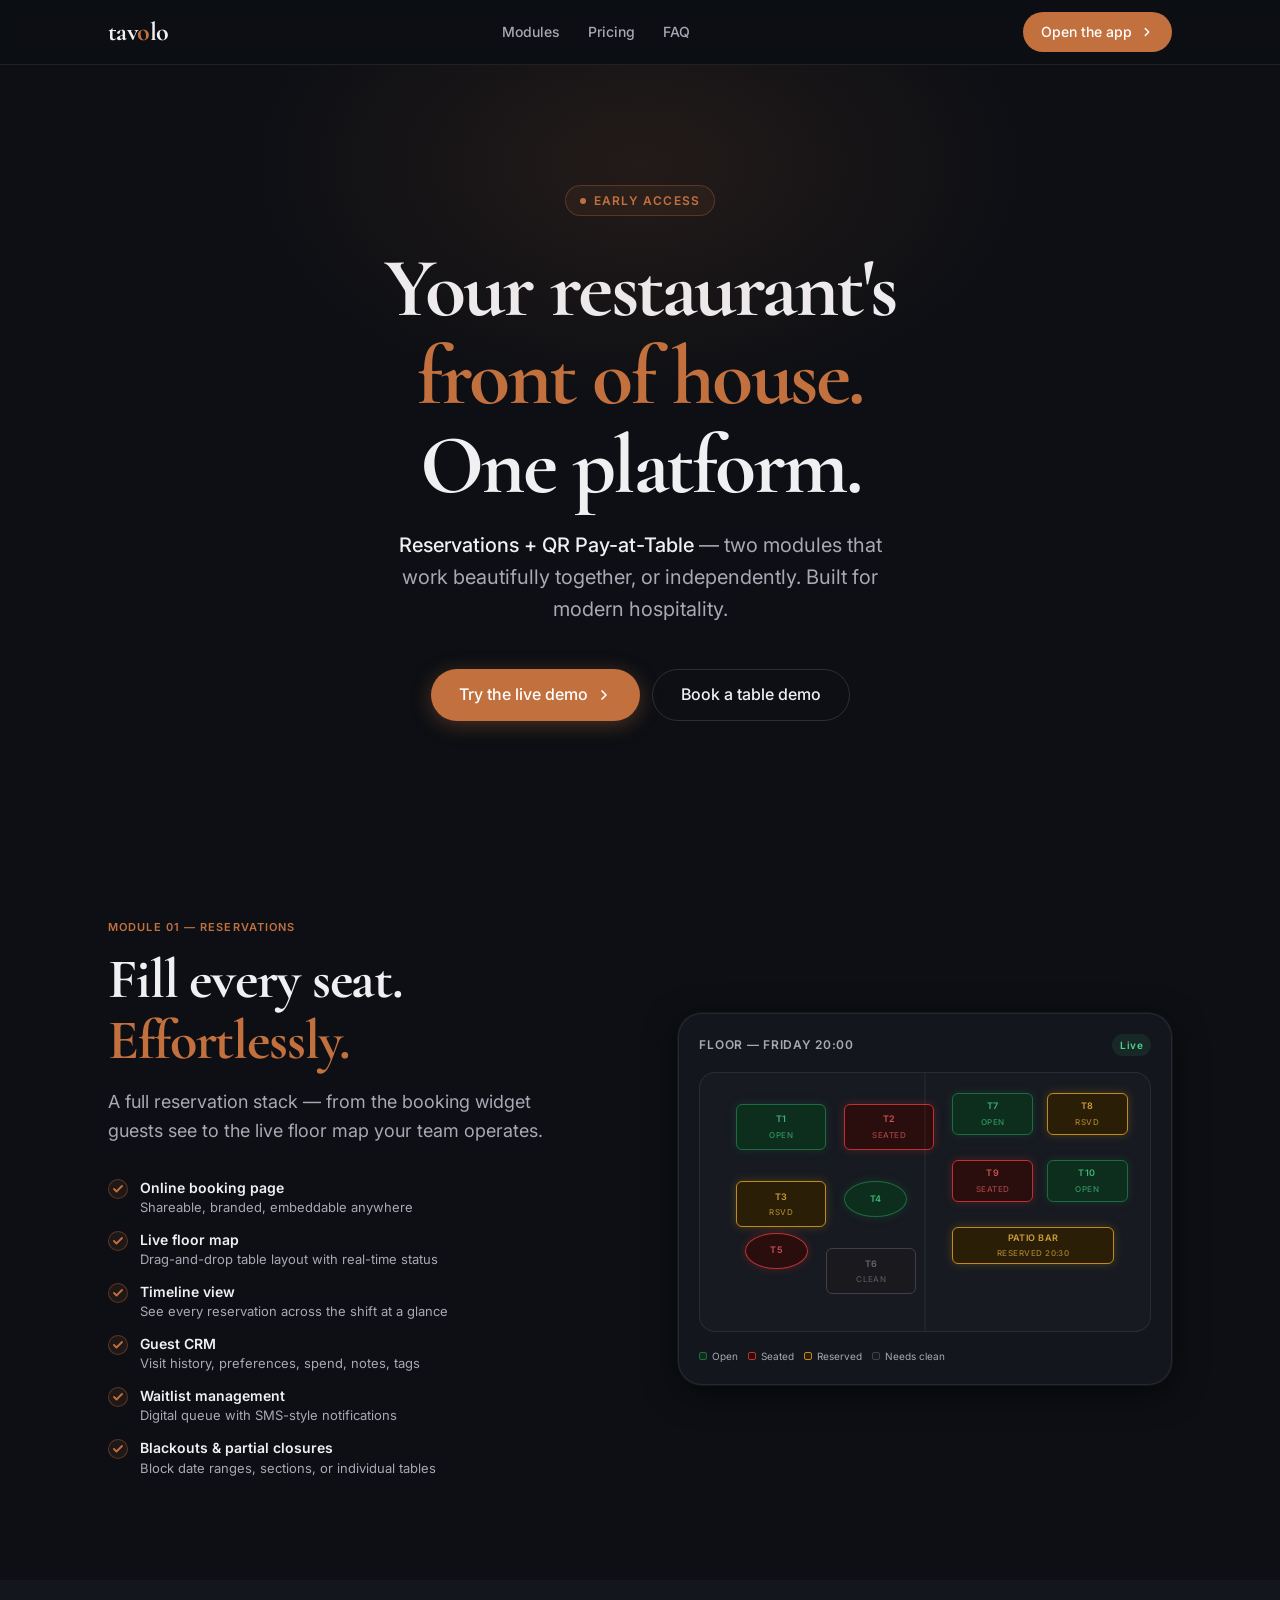
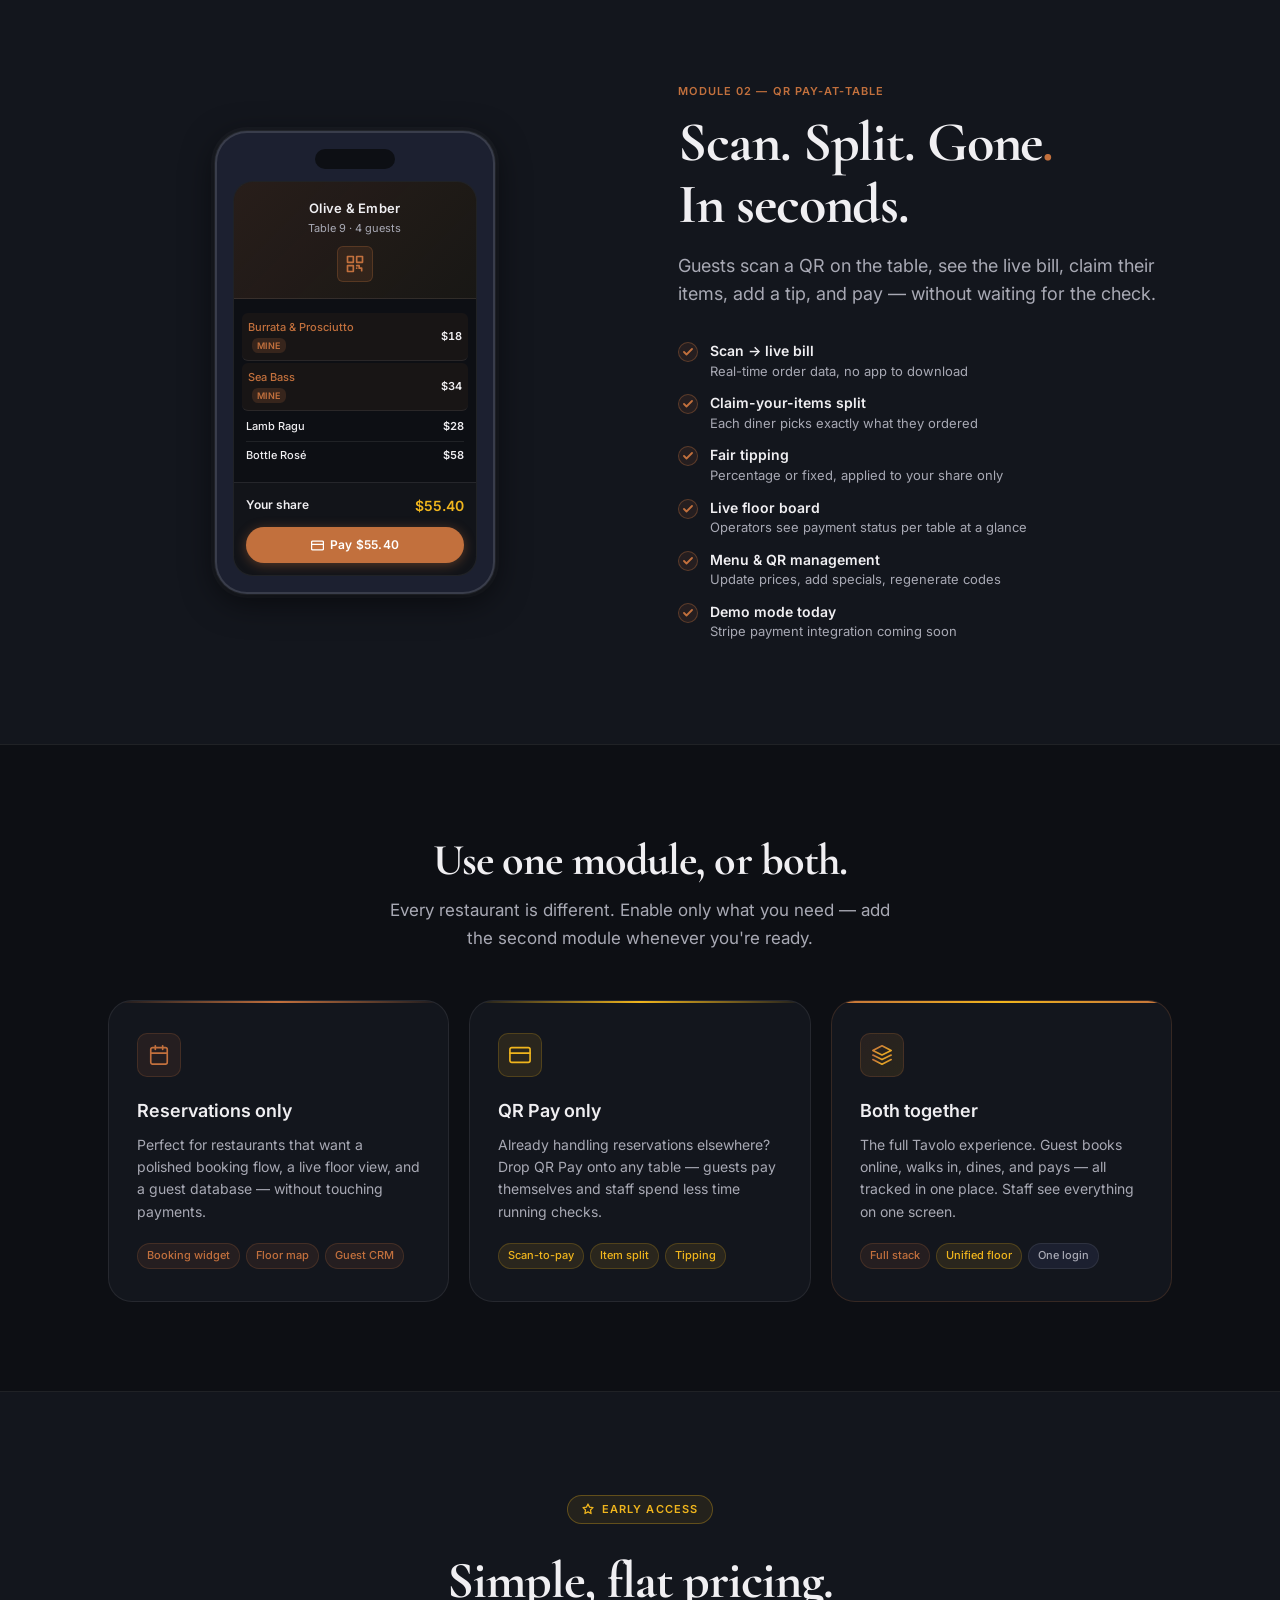
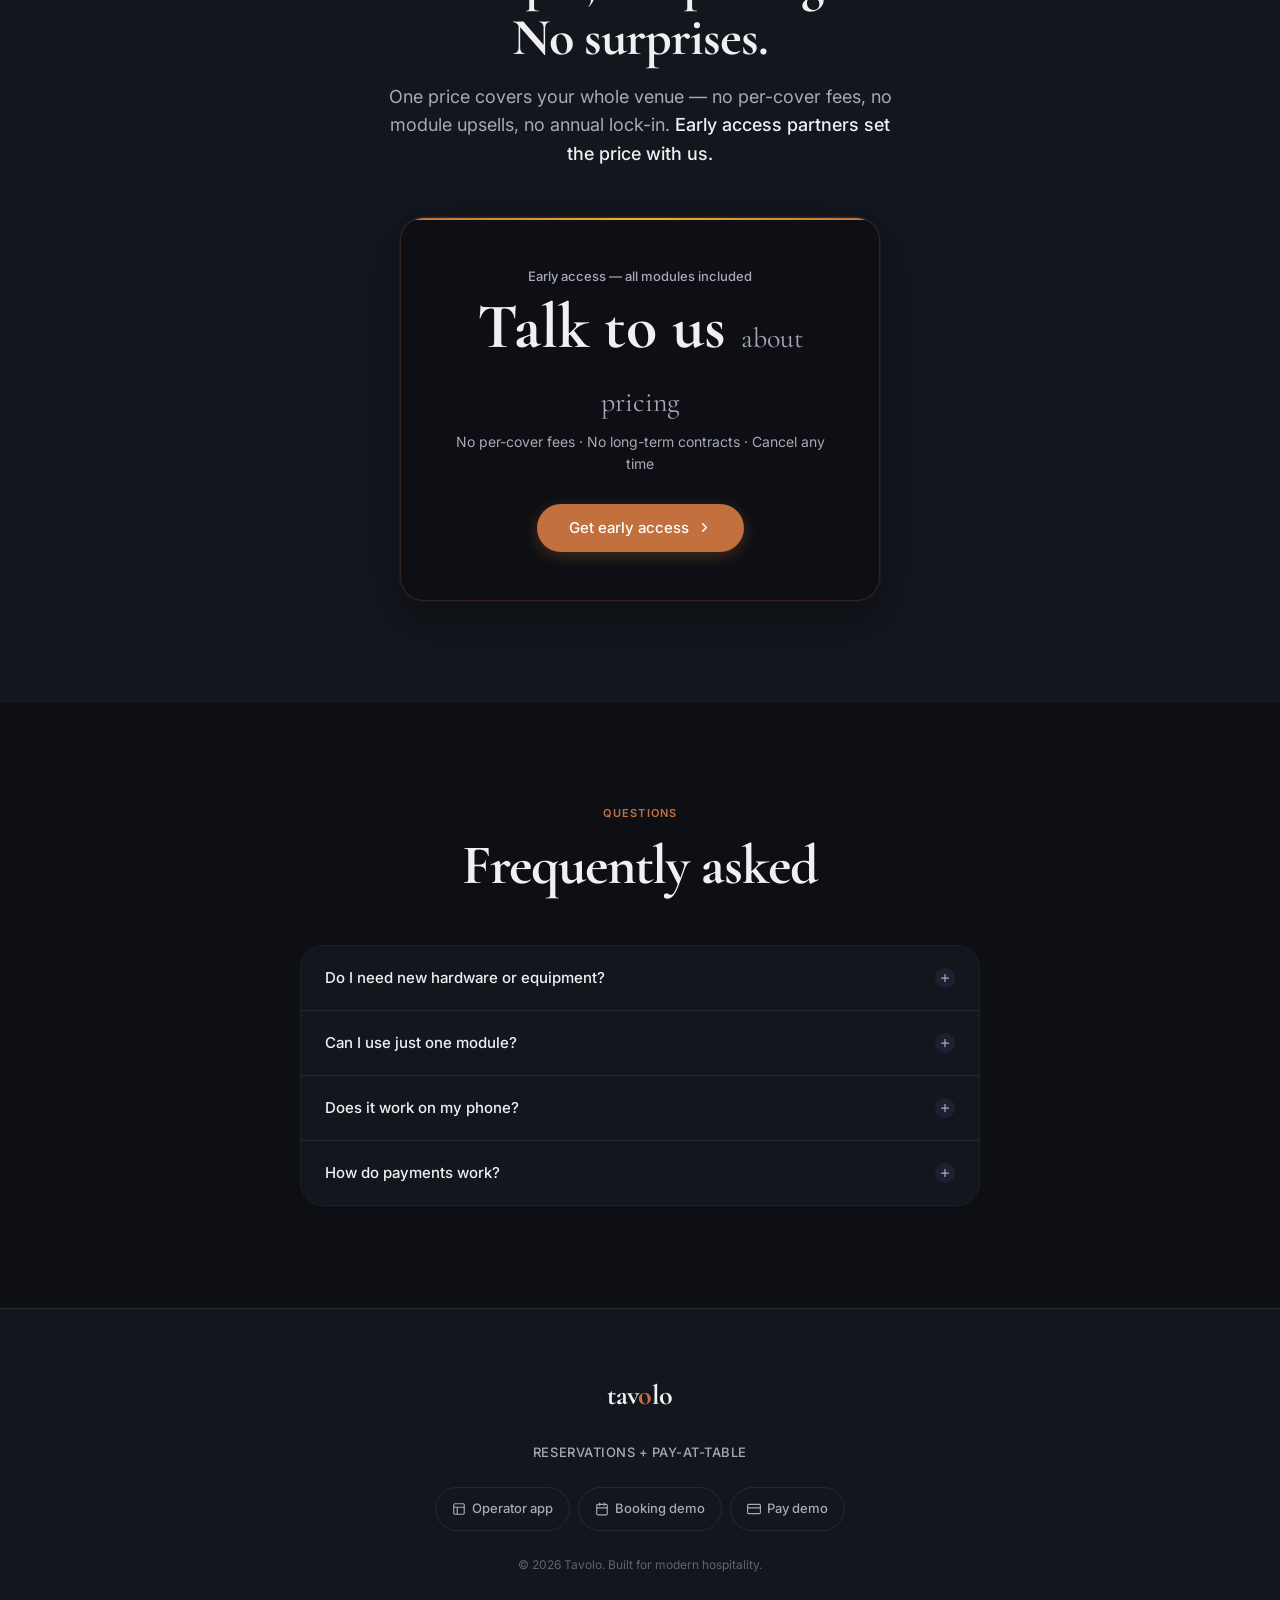
==== index.html @ 41063c39 "Tavolo: unified restaurant platform (reservations + QR pay-at-table)" ====
<!DOCTYPE html>
<html lang="en">
<head>
<meta charset="UTF-8">
<meta name="viewport" content="width=device-width, initial-scale=1">
<meta name="theme-color" content="#0d0f14">
<meta name="description" content="Tavolo — Reservations and QR Pay-at-Table for restaurants. One platform, two powerful modules. Book tables online, manage your floor, and let guests pay in seconds.">
<title>Tavolo — Reservations + Pay-at-Table</title>
<link rel="preconnect" href="https://fonts.googleapis.com">
<link rel="preconnect" href="https://fonts.gstatic.com" crossorigin>
<link href="https://fonts.googleapis.com/css2?family=Cormorant+Garamond:wght@600;700&family=Inter:wght@400;500;600&display=swap" rel="stylesheet">
<style>
/* ============================================================
   TAVOLO LANDING — Midnight & Copper
   Self-contained. No external dependencies beyond Google Fonts.
   ============================================================ */

/* ---- Reset ---- */
*,*::before,*::after{box-sizing:border-box;margin:0;padding:0}
html{-webkit-text-size-adjust:100%;text-size-adjust:100%;scroll-behavior:smooth}
body{
  font-family:'Inter','DM Sans',system-ui,-apple-system,sans-serif;
  background:#0d0f14;
  color:#f0eff2;
  font-size:16px;
  line-height:1.6;
  -webkit-font-smoothing:antialiased;
  text-rendering:optimizeLegibility;
  overflow-x:hidden;
}
img{max-width:100%;display:block}
a{color:#c2703d;text-decoration:none}
button{cursor:pointer;border:none;background:none;font:inherit;color:inherit}

/* ---- Tokens ---- */
:root{
  --copper:#c2703d;
  --copper-hover:#a85e30;
  --copper-glow:rgba(194,112,61,0.18);
  --copper-glow-strong:rgba(194,112,61,0.32);
  --gold:#f0b51d;
  --gold-dim:rgba(240,181,29,0.15);
  --bg:#0d0f14;
  --surface:#13161d;
  --surface-raised:#1c2030;
  --border:rgba(255,255,255,0.08);
  --border-mid:rgba(255,255,255,0.13);
  --text:#f0eff2;
  --muted:#a8a9b4;
  --faint:#60626e;
  --shadow-card:0 0 0 1px rgba(255,255,255,0.05),0 8px 32px rgba(0,0,0,0.55);
  --shadow-sm:0 1px 3px rgba(0,0,0,0.4);
  --radius-sm:6px;
  --radius-md:10px;
  --radius-lg:16px;
  --radius-xl:24px;
  --radius-full:9999px;
  --serif:'Cormorant Garamond',Georgia,serif;
  --sans:'Inter',system-ui,sans-serif;
  --max-w:1160px;
  --gutter:clamp(20px,5vw,48px);
}

/* ---- Layout helpers ---- */
.container{max-width:var(--max-w);margin:0 auto;padding:0 var(--gutter)}
.sr-only{position:absolute;width:1px;height:1px;padding:0;margin:-1px;overflow:hidden;clip:rect(0,0,0,0);white-space:nowrap;border:0}

/* ---- Focus ---- */
:focus-visible{outline:2px solid var(--gold);outline-offset:3px;border-radius:var(--radius-sm)}

/* ---- Skip link ---- */
.skip-link{
  position:absolute;top:-100%;left:16px;
  background:var(--gold);color:#1a1208;
  padding:8px 16px;border-radius:0 0 var(--radius-md) var(--radius-md);
  font-weight:600;font-size:14px;z-index:9999;
  transition:top 0.15s;
}
.skip-link:focus{top:0}

/* =====================================================
   HEADER
   ===================================================== */
.site-header{
  position:sticky;top:0;z-index:100;
  background:rgba(13,15,20,0.92);
  backdrop-filter:blur(12px);
  -webkit-backdrop-filter:blur(12px);
  border-bottom:1px solid var(--border);
}
.header-inner{
  display:flex;align-items:center;justify-content:space-between;
  height:64px;gap:16px;
}
.wordmark{
  font-family:var(--serif);
  font-size:26px;font-weight:700;
  letter-spacing:-0.02em;
  color:var(--text);
  text-decoration:none;
  line-height:1;
  flex-shrink:0;
}
.wordmark span{color:var(--copper)}

/* Desktop nav */
.site-nav{display:flex;align-items:center;gap:4px}
.site-nav a{
  font-size:14px;font-weight:500;color:var(--muted);
  padding:8px 12px;border-radius:var(--radius-sm);
  text-decoration:none;transition:color 0.15s,background 0.15s;
  white-space:nowrap;
}
.site-nav a:hover{color:var(--text);background:rgba(255,255,255,0.06)}

/* Header CTA */
.btn-header{
  display:inline-flex;align-items:center;gap:6px;
  min-height:40px;padding:0 18px;
  border-radius:var(--radius-full);
  background:var(--copper);color:#fff;
  font-size:14px;font-weight:500;
  text-decoration:none;white-space:nowrap;flex-shrink:0;
  transition:background 0.15s,transform 0.08s;
}
.btn-header:hover{background:var(--copper-hover)}
.btn-header:active{transform:scale(0.97)}

/* Mobile: hide nav, keep logo + CTA */
@media(max-width:639px){
  .site-nav{display:none}
}

/* =====================================================
   HERO
   ===================================================== */
.hero{
  padding:clamp(72px,10vw,120px) 0 clamp(64px,8vw,96px);
  text-align:center;
  position:relative;
  overflow:hidden;
}
/* Subtle radial glow behind headline */
.hero::before{
  content:'';
  position:absolute;
  top:-20%;left:50%;transform:translateX(-50%);
  width:min(800px,120vw);height:500px;
  background:radial-gradient(ellipse at center,rgba(194,112,61,0.12) 0%,transparent 70%);
  pointer-events:none;
}
.hero-eyebrow{
  display:inline-flex;align-items:center;gap:8px;
  font-size:12px;font-weight:600;letter-spacing:0.1em;text-transform:uppercase;
  color:var(--copper);
  padding:5px 14px;border-radius:var(--radius-full);
  border:1px solid rgba(194,112,61,0.3);
  background:rgba(194,112,61,0.08);
  margin-bottom:28px;
}
.hero-eyebrow::before{
  content:'';display:block;width:6px;height:6px;
  border-radius:50%;background:var(--copper);
  animation:pulse-dot 2s ease-in-out infinite;
}
@keyframes pulse-dot{
  0%,100%{opacity:1;transform:scale(1)}
  50%{opacity:0.5;transform:scale(0.7)}
}
.hero-headline{
  font-family:var(--serif);
  font-size:clamp(38px,7vw,84px);
  font-weight:700;
  line-height:1.05;
  letter-spacing:-0.03em;
  color:var(--text);
  max-width:min(800px,calc(100vw - 2*var(--gutter)));
  margin:0 auto 20px;
}
.hero-headline em{
  font-style:normal;
  color:var(--copper);
}
.hero-subline{
  font-size:clamp(15px,2.5vw,20px);
  color:var(--muted);
  max-width:min(520px,calc(100vw - 2*var(--gutter)));
  margin:0 auto 44px;
  line-height:1.6;
  padding:0 4px;
  word-break:break-word;
  overflow-wrap:break-word;
}
.hero-subline strong{color:var(--text);font-weight:500}
.hero-actions{
  display:flex;flex-wrap:wrap;gap:12px;
  justify-content:center;align-items:center;
}
.hero-actions .btn-primary,
.hero-actions .btn-secondary{
  flex-shrink:0;
}

/* ---- Primary CTA ---- */
.btn-primary{
  display:inline-flex;align-items:center;gap:8px;
  min-height:52px;min-width:44px;padding:0 28px;
  border-radius:var(--radius-full);
  background:var(--copper);color:#fff;
  font-size:16px;font-weight:500;
  text-decoration:none;
  transition:background 0.15s,transform 0.08s,box-shadow 0.15s;
  box-shadow:0 4px 20px rgba(194,112,61,0.35);
}
.btn-primary:hover{background:var(--copper-hover);box-shadow:0 4px 28px rgba(194,112,61,0.45)}
.btn-primary:active{transform:scale(0.97)}

/* ---- Secondary CTA ---- */
.btn-secondary{
  display:inline-flex;align-items:center;gap:8px;
  min-height:52px;min-width:44px;padding:0 28px;
  border-radius:var(--radius-full);
  background:transparent;
  color:var(--text);
  border:1px solid var(--border-mid);
  font-size:16px;font-weight:500;
  text-decoration:none;
  transition:background 0.15s,border-color 0.15s,transform 0.08s;
}
.btn-secondary:hover{background:rgba(255,255,255,0.06);border-color:rgba(255,255,255,0.2)}
.btn-secondary:active{transform:scale(0.97)}

/* ---- Chevron icon inline ---- */
.icon-chevron{display:inline-block;vertical-align:middle;margin-left:2px}

/* Mobile: tighter button padding so both fit side-by-side */
@media(max-width:479px){
  .btn-primary,.btn-secondary{padding:0 20px;font-size:15px}
}

/* =====================================================
   SECTION SHARED
   ===================================================== */
.section{padding:clamp(72px,8vw,112px) 0}
.section-label{
  font-size:11px;font-weight:600;letter-spacing:0.1em;text-transform:uppercase;
  color:var(--copper);margin-bottom:12px;
}
.section-headline{
  font-family:var(--serif);
  font-size:clamp(30px,5vw,56px);
  font-weight:700;line-height:1.1;letter-spacing:-0.02em;
  color:var(--text);
  margin-bottom:16px;
}
.section-headline em{font-style:normal;color:var(--copper)}
.section-sub{
  font-size:clamp(15px,2vw,18px);color:var(--muted);line-height:1.6;
  max-width:480px;
}

/* Two-column layout for module sections */
.module-grid{
  display:grid;
  grid-template-columns:1fr 1fr;
  gap:clamp(40px,6vw,80px);
  align-items:center;
}
.module-grid.reverse .module-text{order:2}
.module-grid.reverse .module-visual{order:1}
@media(max-width:767px){
  .module-grid{grid-template-columns:1fr}
  .module-grid .module-text,
  .module-grid .module-visual,
  .module-grid.reverse .module-text,
  .module-grid.reverse .module-visual{order:unset}
  /* Visual above text on mobile for the reverse module */
  .module-grid.reverse .module-visual{order:-1}
}

/* Feature bullet list */
.feature-list{
  list-style:none;
  display:flex;flex-direction:column;
  gap:12px;
  margin-top:32px;
}
.feature-list li{
  display:flex;align-items:flex-start;gap:12px;
  min-width:0;
}
.feature-list li::before{
  content:'';
  display:block;flex-shrink:0;
  width:20px;height:20px;margin-top:1px;
  border-radius:50%;
  background:rgba(194,112,61,0.1);
  border:1px solid rgba(194,112,61,0.35);
  background-image:url("data:image/svg+xml,%3Csvg width='10' height='8' viewBox='0 0 10 8' fill='none' xmlns='http://www.w3.org/2000/svg'%3E%3Cpath d='M1 4l2.5 2.5L9 1' stroke='%23c2703d' stroke-width='1.8' stroke-linecap='round' stroke-linejoin='round'/%3E%3C/svg%3E");
  background-repeat:no-repeat;
  background-position:center;
}
.feature-list li .fi-text{display:block;min-width:0}
.feature-list li .fi-title{display:block;font-size:14px;font-weight:600;color:var(--text);line-height:1.4;margin-bottom:1px}
.feature-list li .fi-desc{display:block;font-size:13px;color:var(--muted);line-height:1.5}

/* =====================================================
   MODULE A — RESERVATIONS
   ===================================================== */
.module-a{background:var(--bg)}

/* ---- Floor map CSS mock ---- */
.floor-mock{
  position:relative;
  background:var(--surface);
  border:1px solid var(--border);
  border-radius:var(--radius-xl);
  padding:20px;
  overflow:hidden;
  box-shadow:var(--shadow-card);
}
.floor-mock-header{
  display:flex;align-items:center;justify-content:space-between;
  margin-bottom:16px;
}
.floor-mock-title{font-size:12px;font-weight:600;letter-spacing:0.06em;text-transform:uppercase;color:var(--muted)}
.floor-mock-badge{
  font-size:10px;font-weight:600;
  padding:3px 8px;border-radius:var(--radius-full);
  background:rgba(58,168,112,0.12);color:#4cd48a;
  letter-spacing:0.04em;
}
/* Floor plan area */
.floor-canvas{
  position:relative;width:100%;
  height:260px;
  background:rgba(255,255,255,0.02);
  border-radius:var(--radius-lg);
  border:1px solid var(--border);
  overflow:hidden;
}
/* Room divider line */
.floor-canvas::after{
  content:'';position:absolute;left:50%;top:0;bottom:0;
  width:1px;background:var(--border);
  transform:translateX(-50%);
}
/* Tables: each .tbl is a CSS-only rounded rectangle */
.tbl{
  position:absolute;
  border-radius:var(--radius-sm);
  display:flex;flex-direction:column;align-items:center;justify-content:center;
  gap:2px;
  font-size:9px;font-weight:600;letter-spacing:0.05em;text-transform:uppercase;
}
.tbl-num{color:inherit;opacity:0.8}
.tbl-lbl{font-size:8px;opacity:0.6;font-weight:500;letter-spacing:0.06em}

/* Table states */
.tbl.open{
  background:#0d2e1d;border:1px solid #1e6b40;color:#4cd48a;
  box-shadow:0 0 10px rgba(30,107,64,0.3);
}
.tbl.seated{
  background:#2a0d0d;border:1px solid #c03030;color:#f56565;
  box-shadow:0 0 10px rgba(192,48,48,0.3);
}
.tbl.reserved{
  background:#2b1e07;border:1px solid #c28a1a;color:#f5c045;
  box-shadow:0 0 10px rgba(194,138,26,0.3);
}
.tbl.dirty{
  background:#1a1a1e;border:1px solid #3e3f4a;color:#7a7b87;
}

/* Left room tables */
.tbl-1{width:20%;height:18%;top:12%;left:8%;} /* open */
.tbl-2{width:20%;height:18%;top:12%;left:32%;} /* seated */
.tbl-3{width:20%;height:18%;top:42%;left:8%;} /* reserved */
.tbl-4{width:14%;height:14%;top:42%;left:32%;border-radius:50% !important;} /* round, open */
.tbl-5{width:14%;height:14%;top:62%;left:10%;border-radius:50% !important;} /* seated */
.tbl-6{width:20%;height:18%;top:68%;left:28%;} /* dirty */

/* Right room tables */
.tbl-7{width:18%;height:16%;top:8%;left:56%;} /* open */
.tbl-8{width:18%;height:16%;top:8%;left:77%;} /* reserved */
.tbl-9{width:18%;height:16%;top:34%;left:56%;} /* seated */
.tbl-10{width:18%;height:16%;top:34%;left:77%;} /* open */
.tbl-11{width:36%;height:14%;top:60%;left:56%;} /* long table, reserved */

/* Floor legend */
.floor-legend{
  display:flex;flex-wrap:wrap;gap:10px;
  margin-top:16px;
}
.legend-item{display:flex;align-items:center;gap:5px;font-size:10px;color:var(--muted)}
.legend-dot{width:8px;height:8px;border-radius:2px;flex-shrink:0}
.legend-dot.open{background:#0d2e1d;border:1px solid #1e6b40}
.legend-dot.seated{background:#2a0d0d;border:1px solid #c03030}
.legend-dot.reserved{background:#2b1e07;border:1px solid #c28a1a}
.legend-dot.dirty{background:#1a1a1e;border:1px solid #3e3f4a}

/* =====================================================
   MODULE B — QR PAY
   ===================================================== */
.module-b{background:var(--surface)}

/* ---- Phone bill card mock ---- */
.phone-mock{
  position:relative;
  max-width:280px;
  margin:0 auto;
}
.phone-frame{
  background:var(--surface-raised);
  border-radius:32px;
  border:2px solid var(--border-mid);
  padding:16px;
  box-shadow:var(--shadow-card),0 0 0 4px rgba(255,255,255,0.03);
}
/* Phone notch */
.phone-notch{
  width:80px;height:20px;margin:0 auto 12px;
  background:var(--bg);
  border-radius:var(--radius-full);
}
/* Inner bill card */
.bill-card{
  background:var(--bg);
  border-radius:20px;
  overflow:hidden;
  border:1px solid var(--border);
}
.bill-header{
  background:linear-gradient(135deg,rgba(194,112,61,0.15) 0%,rgba(240,181,29,0.05) 100%);
  padding:16px;
  border-bottom:1px solid var(--border);
  text-align:center;
}
.bill-restaurant{font-size:13px;font-weight:600;color:var(--text);letter-spacing:0.02em}
.bill-table{font-size:11px;color:var(--muted);margin-top:2px}
.bill-qr-icon{
  width:36px;height:36px;margin:8px auto 0;
  display:flex;align-items:center;justify-content:center;
  background:rgba(194,112,61,0.12);
  border-radius:var(--radius-sm);
  border:1px solid rgba(194,112,61,0.25);
}
.bill-items{padding:12px}
.bill-row{
  display:flex;align-items:center;justify-content:space-between;
  padding:5px 0;
  font-size:11px;
  border-bottom:1px solid var(--border);
}
.bill-row:last-child{border-bottom:0}
.bill-row-name{color:var(--muted);min-width:0;flex:1;padding-right:8px}
.bill-row-name strong{color:var(--text);font-weight:500;display:block;font-size:11px}
.bill-row-amt{color:var(--text);font-weight:600;font-size:11px;flex-shrink:0;font-variant-numeric:tabular-nums}
.bill-row.mine{background:rgba(194,112,61,0.06);border-radius:var(--radius-sm);padding:6px 6px;margin:2px -4px}
.bill-row.mine .bill-row-name strong{color:var(--copper)}
.bill-row-tag{
  font-size:9px;font-weight:600;letter-spacing:0.05em;text-transform:uppercase;
  background:var(--copper-glow);color:var(--copper);
  padding:2px 5px;border-radius:var(--radius-sm);margin-left:4px;
  flex-shrink:0;
}
.bill-footer{
  padding:12px;
  border-top:1px solid var(--border);
  background:rgba(255,255,255,0.02);
}
.bill-total-row{
  display:flex;justify-content:space-between;
  font-size:12px;font-weight:600;color:var(--text);
  margin-bottom:10px;
}
.bill-total-amt{color:var(--gold);font-size:14px}
.bill-pay-btn{
  display:flex;align-items:center;justify-content:center;gap:6px;
  width:100%;height:36px;border-radius:var(--radius-full);
  background:var(--copper);color:#fff;
  font-size:12px;font-weight:600;letter-spacing:0.02em;
  border:none;cursor:pointer;
  box-shadow:0 2px 12px rgba(194,112,61,0.4);
}

/* =====================================================
   MODULES STRIP — "Use one or both"
   ===================================================== */
.modules-strip{
  padding:clamp(64px,7vw,96px) 0;
  background:var(--bg);
  border-top:1px solid var(--border);
  border-bottom:1px solid var(--border);
}
.modules-strip-headline{
  font-family:var(--serif);
  font-size:clamp(26px,4vw,44px);
  font-weight:700;line-height:1.15;letter-spacing:-0.02em;
  color:var(--text);
  text-align:center;margin-bottom:12px;
}
.modules-strip-sub{
  text-align:center;color:var(--muted);font-size:clamp(14px,2vw,17px);
  max-width:520px;margin:0 auto 48px;line-height:1.6;
}
.modules-cards{
  display:grid;
  grid-template-columns:repeat(3,1fr);
  gap:20px;
}
@media(max-width:767px){
  .modules-cards{grid-template-columns:1fr}
}
.module-card{
  background:var(--surface);
  border:1px solid var(--border);
  border-radius:var(--radius-xl);
  padding:32px 28px;
  position:relative;
  overflow:hidden;
  transition:border-color 0.2s,transform 0.15s;
}
.module-card:hover{border-color:rgba(194,112,61,0.3);transform:translateY(-2px)}
.module-card::before{
  content:'';
  position:absolute;top:0;left:0;right:0;height:2px;
}
.module-card.res::before{background:linear-gradient(90deg,transparent,var(--copper),transparent)}
.module-card.pay::before{background:linear-gradient(90deg,transparent,var(--gold),transparent)}
.module-card.both::before{background:linear-gradient(90deg,var(--copper),var(--gold),var(--copper))}
.module-card.both{border-color:rgba(194,112,61,0.2)}
.module-card-icon{
  width:44px;height:44px;border-radius:var(--radius-md);
  display:flex;align-items:center;justify-content:center;
  margin-bottom:20px;font-size:22px;
  background:var(--surface-raised);
  border:1px solid var(--border);
}
.module-card-icon.res{background:rgba(194,112,61,0.1);border-color:rgba(194,112,61,0.2)}
.module-card-icon.pay{background:rgba(240,181,29,0.1);border-color:rgba(240,181,29,0.2)}
.module-card-icon.both{background:linear-gradient(135deg,rgba(194,112,61,0.12),rgba(240,181,29,0.1));border-color:rgba(194,112,61,0.2)}
.module-card-title{font-size:18px;font-weight:600;color:var(--text);margin-bottom:8px}
.module-card-desc{font-size:14px;color:var(--muted);line-height:1.6;margin-bottom:20px}
.module-card-pills{display:flex;flex-wrap:wrap;gap:6px}
.pill{
  font-size:11px;font-weight:500;
  padding:3px 9px;border-radius:var(--radius-full);
  background:var(--surface-raised);
  color:var(--muted);
  border:1px solid var(--border);
}
.pill.copper{background:rgba(194,112,61,0.1);color:var(--copper);border-color:rgba(194,112,61,0.2)}
.pill.gold{background:rgba(240,181,29,0.1);color:var(--gold);border-color:rgba(240,181,29,0.2)}

/* =====================================================
   PRICING
   ===================================================== */
.pricing{
  padding:clamp(72px,8vw,112px) 0;
  background:var(--surface);
  text-align:center;
}
.pricing-badge{
  display:inline-flex;align-items:center;gap:8px;
  font-size:11px;font-weight:600;letter-spacing:0.1em;text-transform:uppercase;
  color:var(--gold);
  padding:5px 14px;border-radius:var(--radius-full);
  border:1px solid rgba(240,181,29,0.3);
  background:rgba(240,181,29,0.08);
  margin-bottom:28px;
}
.pricing-headline{
  font-family:var(--serif);
  font-size:clamp(28px,4.5vw,52px);
  font-weight:700;line-height:1.1;letter-spacing:-0.02em;
  color:var(--text);margin-bottom:16px;
}
.pricing-statement{
  font-size:clamp(15px,2vw,18px);
  color:var(--muted);max-width:520px;margin:0 auto 48px;line-height:1.6;
}
.pricing-statement strong{color:var(--text);font-weight:500}
.pricing-card{
  background:var(--bg);
  border:1px solid rgba(194,112,61,0.2);
  border-radius:var(--radius-xl);
  padding:clamp(32px,4vw,48px);
  max-width:480px;margin:0 auto;
  box-shadow:0 0 0 1px rgba(255,255,255,0.04),0 16px 48px rgba(0,0,0,0.4);
  position:relative;overflow:hidden;
}
.pricing-card::before{
  content:'';
  position:absolute;top:0;left:0;right:0;height:2px;
  background:linear-gradient(90deg,var(--copper),var(--gold),var(--copper));
}
.pricing-card-label{font-size:13px;color:var(--muted);margin-bottom:8px;font-weight:500}
.pricing-amount{
  font-family:var(--serif);
  font-size:clamp(36px,6vw,64px);
  font-weight:700;color:var(--text);line-height:1;
  margin-bottom:8px;
}
.pricing-amount span{font-size:clamp(18px,3vw,28px);color:var(--muted);font-weight:400}
.pricing-note{font-size:14px;color:var(--muted);margin-bottom:28px}
.pricing-cta{
  display:inline-flex;align-items:center;gap:8px;
  min-height:48px;padding:0 32px;
  border-radius:var(--radius-full);
  background:var(--copper);color:#fff;
  font-size:15px;font-weight:500;
  text-decoration:none;
  transition:background 0.15s;
  box-shadow:0 4px 16px rgba(194,112,61,0.3);
}
.pricing-cta:hover{background:var(--copper-hover)}

/* =====================================================
   FAQ
   ===================================================== */
.faq{
  padding:clamp(72px,8vw,112px) 0;
  background:var(--bg);
}
.faq-header{text-align:center;margin-bottom:48px}
.faq-list{
  max-width:680px;margin:0 auto;
  display:flex;flex-direction:column;gap:0;
  border:1px solid var(--border);
  border-radius:var(--radius-xl);
  overflow:hidden;
}
.faq-item{
  border-bottom:1px solid var(--border);
  background:var(--surface);
}
.faq-item:last-child{border-bottom:0}
.faq-question{
  display:flex;align-items:center;justify-content:space-between;
  gap:12px;
  width:100%;padding:20px 24px;
  font-size:15px;font-weight:500;color:var(--text);
  text-align:left;background:none;border:none;cursor:pointer;
  transition:background 0.15s;
  min-height:44px;
}
.faq-question:hover{background:rgba(255,255,255,0.03)}
.faq-question[aria-expanded="true"]{color:var(--copper)}
.faq-icon{
  flex-shrink:0;width:20px;height:20px;
  display:flex;align-items:center;justify-content:center;
  border-radius:50%;background:var(--surface-raised);
  transition:transform 0.2s,background 0.15s;
  color:var(--muted);
}
.faq-question[aria-expanded="true"] .faq-icon{
  transform:rotate(45deg);background:var(--copper-glow);color:var(--copper);
}
.faq-answer{
  overflow:hidden;max-height:0;
  transition:max-height 0.25s ease,padding 0.2s ease;
  padding:0 24px;
}
.faq-answer.open{
  max-height:200px;
  padding:0 24px 20px;
}
.faq-answer p{font-size:15px;color:var(--muted);line-height:1.65}
.faq-answer strong{color:var(--text);font-weight:500}

/* =====================================================
   FOOTER
   ===================================================== */
.site-footer{
  background:var(--surface);
  border-top:1px solid var(--border);
  padding:clamp(40px,5vw,64px) 0 clamp(32px,4vw,48px);
}
.footer-inner{
  display:flex;flex-direction:column;
  align-items:center;
  gap:24px;
  text-align:center;
}
.footer-wordmark{
  font-family:var(--serif);
  font-size:28px;font-weight:700;color:var(--text);letter-spacing:-0.02em;
}
.footer-wordmark span{color:var(--copper)}
.footer-tagline{font-size:13px;color:var(--muted);letter-spacing:0.04em;text-transform:uppercase;font-weight:500}
.footer-links{
  display:flex;flex-wrap:wrap;gap:8px;justify-content:center;
}
.footer-link{
  display:inline-flex;align-items:center;gap:6px;
  min-height:44px;padding:0 16px;
  border-radius:var(--radius-full);
  border:1px solid var(--border);
  color:var(--muted);font-size:13px;font-weight:500;
  text-decoration:none;
  transition:color 0.15s,border-color 0.15s,background 0.15s;
}
.footer-link:hover{color:var(--text);border-color:var(--border-mid);background:rgba(255,255,255,0.04)}
.footer-copy{font-size:12px;color:var(--faint)}

/* =====================================================
   SCROLL-REVEAL — transform-only; opacity never hidden
   so content is always readable (no flash, no blank sections)
   ===================================================== */
.reveal{opacity:1;transform:none}
.js-ready .reveal{transform:translateY(16px);transition:transform 0.5s ease,opacity 0.5s ease;opacity:0.9}
.js-ready .reveal.visible{transform:none;opacity:1}

/* =====================================================
   REDUCED MOTION
   ===================================================== */
@media(prefers-reduced-motion:reduce){
  *,*::before,*::after{animation-duration:0.01ms !important;animation-iteration-count:1 !important;transition-duration:0.01ms !important;scroll-behavior:auto !important}
}
</style>
</head>
<body>

<a href="#main-content" class="skip-link">Skip to main content</a>

<!-- =====================================================
     HEADER
     ===================================================== -->
<header class="site-header" role="banner">
  <div class="container header-inner">
    <a href="#" class="wordmark" aria-label="Tavolo — home">tav<span>o</span>lo</a>
    <nav class="site-nav" aria-label="Main navigation">
      <a href="#modules">Modules</a>
      <a href="#pricing">Pricing</a>
      <a href="#faq">FAQ</a>
    </nav>
    <a href="app/" class="btn-header">
      Open the app
      <svg class="icon-chevron" width="14" height="14" viewBox="0 0 24 24" fill="none" stroke="currentColor" stroke-width="2.5" stroke-linecap="round" stroke-linejoin="round" aria-hidden="true"><polyline points="9 18 15 12 9 6"/></svg>
    </a>
  </div>
</header>

<!-- =====================================================
     HERO
     ===================================================== -->
<main id="main-content">
<section class="hero" aria-labelledby="hero-headline">
  <div class="container">
    <div class="hero-eyebrow" aria-label="Product status: now in early access">Early access</div>
    <h1 class="hero-headline" id="hero-headline">
      Your restaurant's<br>
      <em>front of house.</em><br>
      One platform.
    </h1>
    <p class="hero-subline">
      <strong>Reservations + QR Pay-at-Table</strong> — two modules that work beautifully together, or independently. Built for modern hospitality.
    </p>
    <div class="hero-actions">
      <a href="app/" class="btn-primary">
        Try the live demo
        <svg width="16" height="16" viewBox="0 0 24 24" fill="none" stroke="currentColor" stroke-width="2.5" stroke-linecap="round" stroke-linejoin="round" aria-hidden="true"><polyline points="9 18 15 12 9 6"/></svg>
      </a>
      <a href="app/book.html?r=demo-restaurant" class="btn-secondary">
        Book a table demo
      </a>
    </div>
  </div>
</section>

<!-- =====================================================
     MODULE A — RESERVATIONS
     ===================================================== -->
<section class="section module-a" id="modules" aria-labelledby="res-heading">
  <div class="container">
    <div class="module-grid">
      <!-- Text -->
      <div class="module-text reveal">
        <p class="section-label">Module 01 — Reservations</p>
        <h2 class="section-headline" id="res-heading">Fill every seat.<br><em>Effortlessly.</em></h2>
        <p class="section-sub">A full reservation stack — from the booking widget guests see to the live floor map your team operates.</p>
        <ul class="feature-list" aria-label="Reservations module features">
          <li><span class="fi-text"><span class="fi-title">Online booking page</span><span class="fi-desc">Shareable, branded, embeddable anywhere</span></span></li>
          <li><span class="fi-text"><span class="fi-title">Live floor map</span><span class="fi-desc">Drag-and-drop table layout with real-time status</span></span></li>
          <li><span class="fi-text"><span class="fi-title">Timeline view</span><span class="fi-desc">See every reservation across the shift at a glance</span></span></li>
          <li><span class="fi-text"><span class="fi-title">Guest CRM</span><span class="fi-desc">Visit history, preferences, spend, notes, tags</span></span></li>
          <li><span class="fi-text"><span class="fi-title">Waitlist management</span><span class="fi-desc">Digital queue with SMS-style notifications</span></span></li>
          <li><span class="fi-text"><span class="fi-title">Blackouts &amp; partial closures</span><span class="fi-desc">Block date ranges, sections, or individual tables</span></span></li>
        </ul>
      </div>
      <!-- CSS Floor Mock -->
      <div class="module-visual reveal" aria-hidden="true">
        <div class="floor-mock">
          <div class="floor-mock-header">
            <span class="floor-mock-title">Floor — Friday 20:00</span>
            <span class="floor-mock-badge">Live</span>
          </div>
          <div class="floor-canvas" role="img" aria-label="Illustrated floor plan showing tables in various states: open, seated, reserved, and needs cleaning">
            <div class="tbl open  tbl-1"><span class="tbl-num">T1</span><span class="tbl-lbl">Open</span></div>
            <div class="tbl seated tbl-2"><span class="tbl-num">T2</span><span class="tbl-lbl">Seated</span></div>
            <div class="tbl reserved tbl-3"><span class="tbl-num">T3</span><span class="tbl-lbl">Rsvd</span></div>
            <div class="tbl open  tbl-4"><span class="tbl-num">T4</span></div>
            <div class="tbl seated tbl-5"><span class="tbl-num">T5</span></div>
            <div class="tbl dirty  tbl-6"><span class="tbl-num">T6</span><span class="tbl-lbl">Clean</span></div>
            <div class="tbl open  tbl-7"><span class="tbl-num">T7</span><span class="tbl-lbl">Open</span></div>
            <div class="tbl reserved tbl-8"><span class="tbl-num">T8</span><span class="tbl-lbl">Rsvd</span></div>
            <div class="tbl seated tbl-9"><span class="tbl-num">T9</span><span class="tbl-lbl">Seated</span></div>
            <div class="tbl open  tbl-10"><span class="tbl-num">T10</span><span class="tbl-lbl">Open</span></div>
            <div class="tbl reserved tbl-11"><span class="tbl-num">Patio Bar</span><span class="tbl-lbl">Reserved 20:30</span></div>
          </div>
          <div class="floor-legend" aria-label="Floor map legend">
            <span class="legend-item"><span class="legend-dot open" aria-hidden="true"></span>Open</span>
            <span class="legend-item"><span class="legend-dot seated" aria-hidden="true"></span>Seated</span>
            <span class="legend-item"><span class="legend-dot reserved" aria-hidden="true"></span>Reserved</span>
            <span class="legend-item"><span class="legend-dot dirty" aria-hidden="true"></span>Needs clean</span>
          </div>
        </div>
      </div>
    </div>
  </div>
</section>

<!-- =====================================================
     MODULE B — QR PAY
     ===================================================== -->
<section class="section module-b" aria-labelledby="pay-heading">
  <div class="container">
    <div class="module-grid reverse">
      <!-- CSS Phone Mock -->
      <div class="module-visual reveal" aria-hidden="true">
        <div class="phone-mock">
          <div class="phone-frame">
            <div class="phone-notch"></div>
            <div class="bill-card" role="img" aria-label="Phone screen showing a restaurant bill with itemized list and a pay button">
              <div class="bill-header">
                <div class="bill-restaurant">Olive &amp; Ember</div>
                <div class="bill-table">Table 9 &middot; 4 guests</div>
                <div class="bill-qr-icon" aria-hidden="true">
                  <svg width="20" height="20" viewBox="0 0 24 24" fill="none" stroke="#c2703d" stroke-width="2" stroke-linecap="round" stroke-linejoin="round"><rect x="3" y="3" width="7" height="7"/><rect x="14" y="3" width="7" height="7"/><rect x="3" y="14" width="7" height="7"/><path d="M14 14h3v3M17 17h3v3M14 17h0"/></svg>
                </div>
              </div>
              <div class="bill-items">
                <div class="bill-row mine">
                  <div class="bill-row-name">
                    <strong>Burrata &amp; Prosciutto</strong>
                    <span class="bill-row-tag">Mine</span>
                  </div>
                  <div class="bill-row-amt">$18</div>
                </div>
                <div class="bill-row mine">
                  <div class="bill-row-name">
                    <strong>Sea Bass</strong>
                    <span class="bill-row-tag">Mine</span>
                  </div>
                  <div class="bill-row-amt">$34</div>
                </div>
                <div class="bill-row">
                  <div class="bill-row-name"><strong>Lamb Ragu</strong></div>
                  <div class="bill-row-amt">$28</div>
                </div>
                <div class="bill-row">
                  <div class="bill-row-name"><strong>Bottle Rosé</strong></div>
                  <div class="bill-row-amt">$58</div>
                </div>
              </div>
              <div class="bill-footer">
                <div class="bill-total-row">
                  <span>Your share</span>
                  <span class="bill-total-amt">$55.40</span>
                </div>
                <button class="bill-pay-btn" type="button" tabindex="-1" aria-hidden="true">
                  <svg width="13" height="13" viewBox="0 0 24 24" fill="none" stroke="currentColor" stroke-width="2.5" stroke-linecap="round" stroke-linejoin="round" aria-hidden="true"><rect x="1" y="4" width="22" height="16" rx="2"/><line x1="1" y1="10" x2="23" y2="10"/></svg>
                  Pay $55.40
                </button>
              </div>
            </div>
          </div>
        </div>
      </div>
      <!-- Text -->
      <div class="module-text reveal">
        <p class="section-label">Module 02 — QR Pay-at-Table</p>
        <h2 class="section-headline" id="pay-heading">Scan. Split. Gone<em>.</em><br>In seconds.</h2>
        <p class="section-sub">Guests scan a QR on the table, see the live bill, claim their items, add a tip, and pay — without waiting for the check.</p>
        <ul class="feature-list" aria-label="QR Pay module features">
          <li><span class="fi-text"><span class="fi-title">Scan &rarr; live bill</span><span class="fi-desc">Real-time order data, no app to download</span></span></li>
          <li><span class="fi-text"><span class="fi-title">Claim-your-items split</span><span class="fi-desc">Each diner picks exactly what they ordered</span></span></li>
          <li><span class="fi-text"><span class="fi-title">Fair tipping</span><span class="fi-desc">Percentage or fixed, applied to your share only</span></span></li>
          <li><span class="fi-text"><span class="fi-title">Live floor board</span><span class="fi-desc">Operators see payment status per table at a glance</span></span></li>
          <li><span class="fi-text"><span class="fi-title">Menu &amp; QR management</span><span class="fi-desc">Update prices, add specials, regenerate codes</span></span></li>
          <li><span class="fi-text"><span class="fi-title">Demo mode today</span><span class="fi-desc">Stripe payment integration coming soon</span></span></li>
        </ul>
      </div>
    </div>
  </div>
</section>

<!-- =====================================================
     "USE ONE OR BOTH" STRIP
     ===================================================== -->
<section class="modules-strip" aria-labelledby="combo-heading">
  <div class="container">
    <h2 class="modules-strip-headline" id="combo-heading">Use one module, or both.</h2>
    <p class="modules-strip-sub">Every restaurant is different. Enable only what you need — add the second module whenever you're ready.</p>
    <div class="modules-cards">

      <!-- Reservations only -->
      <article class="module-card res reveal" aria-labelledby="card-res-title">
        <div class="module-card-icon res" aria-hidden="true">
          <svg width="22" height="22" viewBox="0 0 24 24" fill="none" stroke="#c2703d" stroke-width="1.8" stroke-linecap="round" stroke-linejoin="round"><rect x="3" y="4" width="18" height="18" rx="2"/><line x1="16" y1="2" x2="16" y2="6"/><line x1="8" y1="2" x2="8" y2="6"/><line x1="3" y1="10" x2="21" y2="10"/></svg>
        </div>
        <h3 class="module-card-title" id="card-res-title">Reservations only</h3>
        <p class="module-card-desc">Perfect for restaurants that want a polished booking flow, a live floor view, and a guest database — without touching payments.</p>
        <div class="module-card-pills">
          <span class="pill copper">Booking widget</span>
          <span class="pill copper">Floor map</span>
          <span class="pill copper">Guest CRM</span>
        </div>
      </article>

      <!-- QR Pay only -->
      <article class="module-card pay reveal" aria-labelledby="card-pay-title">
        <div class="module-card-icon pay" aria-hidden="true">
          <svg width="22" height="22" viewBox="0 0 24 24" fill="none" stroke="#f0b51d" stroke-width="1.8" stroke-linecap="round" stroke-linejoin="round"><rect x="1" y="4" width="22" height="16" rx="2"/><line x1="1" y1="10" x2="23" y2="10"/></svg>
        </div>
        <h3 class="module-card-title" id="card-pay-title">QR Pay only</h3>
        <p class="module-card-desc">Already handling reservations elsewhere? Drop QR Pay onto any table — guests pay themselves and staff spend less time running checks.</p>
        <div class="module-card-pills">
          <span class="pill gold">Scan-to-pay</span>
          <span class="pill gold">Item split</span>
          <span class="pill gold">Tipping</span>
        </div>
      </article>

      <!-- Both -->
      <article class="module-card both reveal" aria-labelledby="card-both-title">
        <div class="module-card-icon both" aria-hidden="true">
          <svg width="22" height="22" viewBox="0 0 24 24" fill="none" stroke="url(#grad-icon)" stroke-width="1.8" stroke-linecap="round" stroke-linejoin="round">
            <defs><linearGradient id="grad-icon" x1="0" y1="0" x2="1" y2="1"><stop offset="0%" stop-color="#c2703d"/><stop offset="100%" stop-color="#f0b51d"/></linearGradient></defs>
            <path d="M12 2L2 7l10 5 10-5-10-5z"/><path d="M2 17l10 5 10-5"/><path d="M2 12l10 5 10-5"/>
          </svg>
        </div>
        <h3 class="module-card-title" id="card-both-title">Both together</h3>
        <p class="module-card-desc">The full Tavolo experience. Guest books online, walks in, dines, and pays — all tracked in one place. Staff see everything on one screen.</p>
        <div class="module-card-pills">
          <span class="pill copper">Full stack</span>
          <span class="pill gold">Unified floor</span>
          <span class="pill">One login</span>
        </div>
      </article>

    </div>
  </div>
</section>

<!-- =====================================================
     PRICING
     ===================================================== -->
<section class="pricing" id="pricing" aria-labelledby="pricing-heading">
  <div class="container">
    <div class="pricing-badge" aria-label="Early access pricing">
      <svg width="12" height="12" viewBox="0 0 24 24" fill="none" stroke="currentColor" stroke-width="2.5" stroke-linecap="round" stroke-linejoin="round" aria-hidden="true"><polygon points="12 2 15.09 8.26 22 9.27 17 14.14 18.18 21.02 12 17.77 5.82 21.02 7 14.14 2 9.27 8.91 8.26 12 2"/></svg>
      Early access
    </div>
    <h2 class="pricing-headline" id="pricing-heading">Simple, flat pricing.<br>No surprises.</h2>
    <p class="pricing-statement">One price covers your whole venue — no per-cover fees, no module upsells, no annual lock-in. <strong>Early access partners set the price with us.</strong></p>
    <div class="pricing-card reveal">
      <p class="pricing-card-label">Early access — all modules included</p>
      <div class="pricing-amount">Talk to us <span>about pricing</span></div>
      <p class="pricing-note">No per-cover fees &middot; No long-term contracts &middot; Cancel any time</p>
      <a href="app/" class="pricing-cta">
        Get early access
        <svg width="15" height="15" viewBox="0 0 24 24" fill="none" stroke="currentColor" stroke-width="2.5" stroke-linecap="round" stroke-linejoin="round" aria-hidden="true"><polyline points="9 18 15 12 9 6"/></svg>
      </a>
    </div>
  </div>
</section>

<!-- =====================================================
     FAQ
     ===================================================== -->
<section class="faq" id="faq" aria-labelledby="faq-heading">
  <div class="container">
    <div class="faq-header">
      <p class="section-label">Questions</p>
      <h2 class="section-headline" id="faq-heading">Frequently asked</h2>
    </div>
    <div class="faq-list" role="list">

      <div class="faq-item" role="listitem">
        <button
          class="faq-question"
          aria-expanded="false"
          aria-controls="faq-a1"
          id="faq-q1"
          type="button">
          Do I need new hardware or equipment?
          <span class="faq-icon" aria-hidden="true">
            <svg width="12" height="12" viewBox="0 0 24 24" fill="none" stroke="currentColor" stroke-width="2.5" stroke-linecap="round" stroke-linejoin="round"><line x1="12" y1="5" x2="12" y2="19"/><line x1="5" y1="12" x2="19" y2="12"/></svg>
          </span>
        </button>
        <div class="faq-answer" id="faq-a1" role="region" aria-labelledby="faq-q1">
          <p>No. QR codes print on any printer, and the operator dashboard runs in any modern browser — on a tablet, laptop, or phone. For Pay-at-Table, guests scan with their existing smartphone camera. Zero POS hardware required.</p>
        </div>
      </div>

      <div class="faq-item" role="listitem">
        <button
          class="faq-question"
          aria-expanded="false"
          aria-controls="faq-a2"
          id="faq-q2"
          type="button">
          Can I use just one module?
          <span class="faq-icon" aria-hidden="true">
            <svg width="12" height="12" viewBox="0 0 24 24" fill="none" stroke="currentColor" stroke-width="2.5" stroke-linecap="round" stroke-linejoin="round"><line x1="12" y1="5" x2="12" y2="19"/><line x1="5" y1="12" x2="19" y2="12"/></svg>
          </span>
        </button>
        <div class="faq-answer" id="faq-a2" role="region" aria-labelledby="faq-q2">
          <p>Yes, absolutely. Reservations and QR Pay-at-Table are independent modules — enable either one, or both. You can start with Reservations today and turn on QR Pay whenever you're ready, with no migration required.</p>
        </div>
      </div>

      <div class="faq-item" role="listitem">
        <button
          class="faq-question"
          aria-expanded="false"
          aria-controls="faq-a3"
          id="faq-q3"
          type="button">
          Does it work on my phone?
          <span class="faq-icon" aria-hidden="true">
            <svg width="12" height="12" viewBox="0 0 24 24" fill="none" stroke="currentColor" stroke-width="2.5" stroke-linecap="round" stroke-linejoin="round"><line x1="12" y1="5" x2="12" y2="19"/><line x1="5" y1="12" x2="19" y2="12"/></svg>
          </span>
        </button>
        <div class="faq-answer" id="faq-a3" role="region" aria-labelledby="faq-q3">
          <p>Yes. The operator dashboard is fully responsive — you can manage the floor map, check reservations, and monitor payments from any device. No native app to install, nothing to update.</p>
        </div>
      </div>

      <div class="faq-item" role="listitem">
        <button
          class="faq-question"
          aria-expanded="false"
          aria-controls="faq-a4"
          id="faq-q4"
          type="button">
          How do payments work?
          <span class="faq-icon" aria-hidden="true">
            <svg width="12" height="12" viewBox="0 0 24 24" fill="none" stroke="currentColor" stroke-width="2.5" stroke-linecap="round" stroke-linejoin="round"><line x1="12" y1="5" x2="12" y2="19"/><line x1="5" y1="12" x2="19" y2="12"/></svg>
          </span>
        </button>
        <div class="faq-answer" id="faq-a4" role="region" aria-labelledby="faq-q4">
          <p><strong>The live demo uses simulated payments</strong> — no real money moves. Production payment processing via <strong>Stripe</strong> is coming in the next release. Early access partners will be the first to go live with real transactions.</p>
        </div>
      </div>

    </div>
  </div>
</section>
</main>

<!-- =====================================================
     FOOTER
     ===================================================== -->
<footer class="site-footer" role="contentinfo">
  <div class="container">
    <div class="footer-inner">
      <a href="#" class="footer-wordmark" aria-label="Tavolo — back to top">tav<span>o</span>lo</a>
      <p class="footer-tagline">Reservations + Pay-at-table</p>
      <nav class="footer-links" aria-label="Demo links">
        <a href="app/" class="footer-link">
          <svg width="14" height="14" viewBox="0 0 24 24" fill="none" stroke="currentColor" stroke-width="2" stroke-linecap="round" stroke-linejoin="round" aria-hidden="true"><rect x="3" y="3" width="18" height="18" rx="2"/><path d="M3 9h18M9 21V9"/></svg>
          Operator app
        </a>
        <a href="app/book.html?r=demo-restaurant" class="footer-link">
          <svg width="14" height="14" viewBox="0 0 24 24" fill="none" stroke="currentColor" stroke-width="2" stroke-linecap="round" stroke-linejoin="round" aria-hidden="true"><rect x="3" y="4" width="18" height="18" rx="2"/><line x1="16" y1="2" x2="16" y2="6"/><line x1="8" y1="2" x2="8" y2="6"/><line x1="3" y1="10" x2="21" y2="10"/></svg>
          Booking demo
        </a>
        <a href="app/pay.html?code=OE-03" class="footer-link">
          <svg width="14" height="14" viewBox="0 0 24 24" fill="none" stroke="currentColor" stroke-width="2" stroke-linecap="round" stroke-linejoin="round" aria-hidden="true"><rect x="1" y="4" width="22" height="16" rx="2"/><line x1="1" y1="10" x2="23" y2="10"/></svg>
          Pay demo
        </a>
      </nav>
      <p class="footer-copy">&copy; 2026 Tavolo. Built for modern hospitality.</p>
    </div>
  </div>
</footer>

<!-- =====================================================
     MINIMAL JS — FAQ accordion + scroll reveal
     Progressive enhancement: works without JS.
     ===================================================== -->
<script>
(function(){
  'use strict';

  /* ---- FAQ accordion ---- */
  document.querySelectorAll('.faq-question').forEach(function(btn){
    btn.addEventListener('click',function(){
      var expanded = btn.getAttribute('aria-expanded') === 'true';
      /* close all */
      document.querySelectorAll('.faq-question').forEach(function(b){
        b.setAttribute('aria-expanded','false');
        var ans = document.getElementById(b.getAttribute('aria-controls'));
        if(ans) ans.classList.remove('open');
      });
      /* open this one if it wasn't open */
      if(!expanded){
        btn.setAttribute('aria-expanded','true');
        var ans = document.getElementById(btn.getAttribute('aria-controls'));
        if(ans) ans.classList.add('open');
      }
    });
    /* Keyboard: Enter and Space */
    btn.addEventListener('keydown',function(e){
      if(e.key === 'Enter' || e.key === ' '){
        e.preventDefault();
        btn.click();
      }
    });
  });

  /* ---- Scroll reveal ---- */
  /* Mark all reveals as visible first (guarantees content shows even if
     IntersectionObserver never fires, e.g. headless / prerender). Then
     one rAF later, add js-ready so elements that are already on-screen
     are already marked visible and won't flash-hide. */
  var reveals = document.querySelectorAll('.reveal');
  reveals.forEach(function(el){el.classList.add('visible')});

  if('IntersectionObserver' in window){
    requestAnimationFrame(function(){
      document.documentElement.classList.add('js-ready');
      var obs = new IntersectionObserver(function(entries){
        entries.forEach(function(entry){
          if(entry.isIntersecting){
            entry.target.classList.add('visible');
            obs.unobserve(entry.target);
          }
        });
      },{threshold:0.08,rootMargin:'0px 0px -24px 0px'});
      reveals.forEach(function(el){obs.observe(el)});
    });
  }
})();
</script>

</body>
</html>
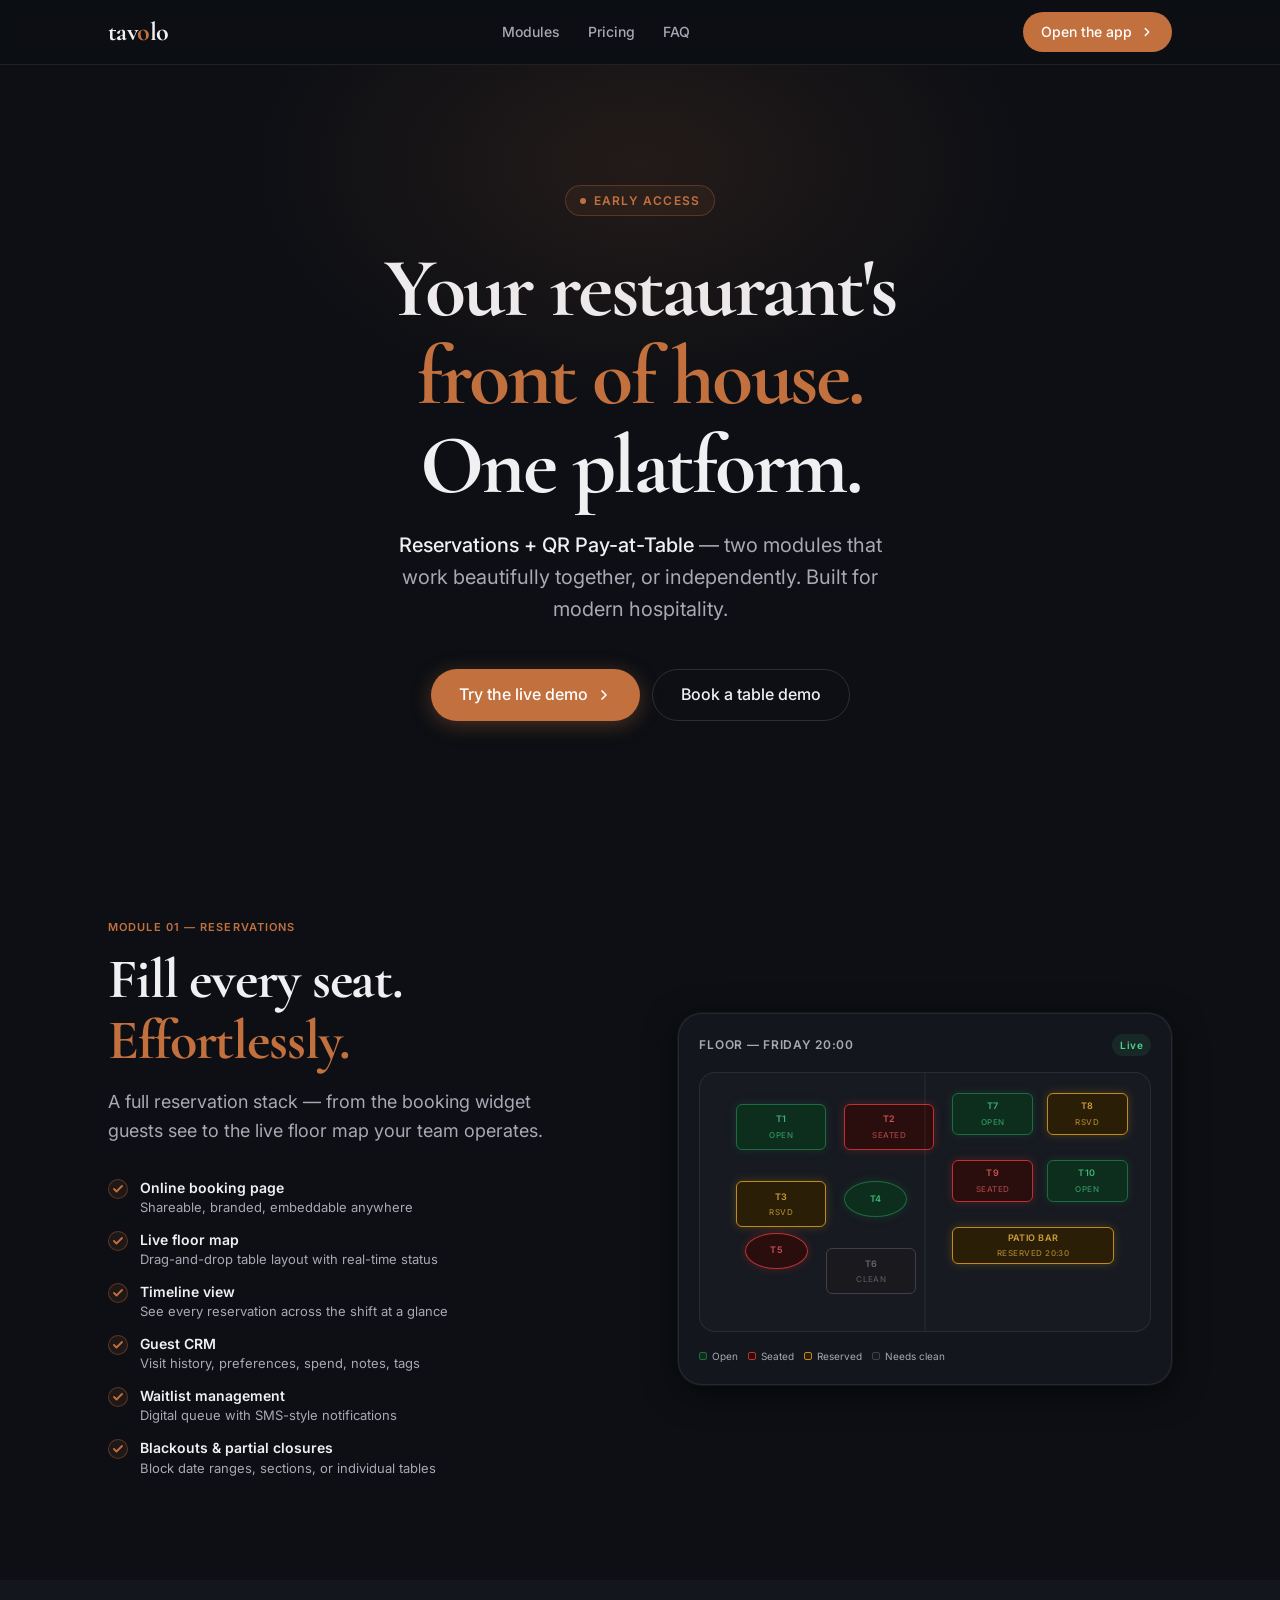
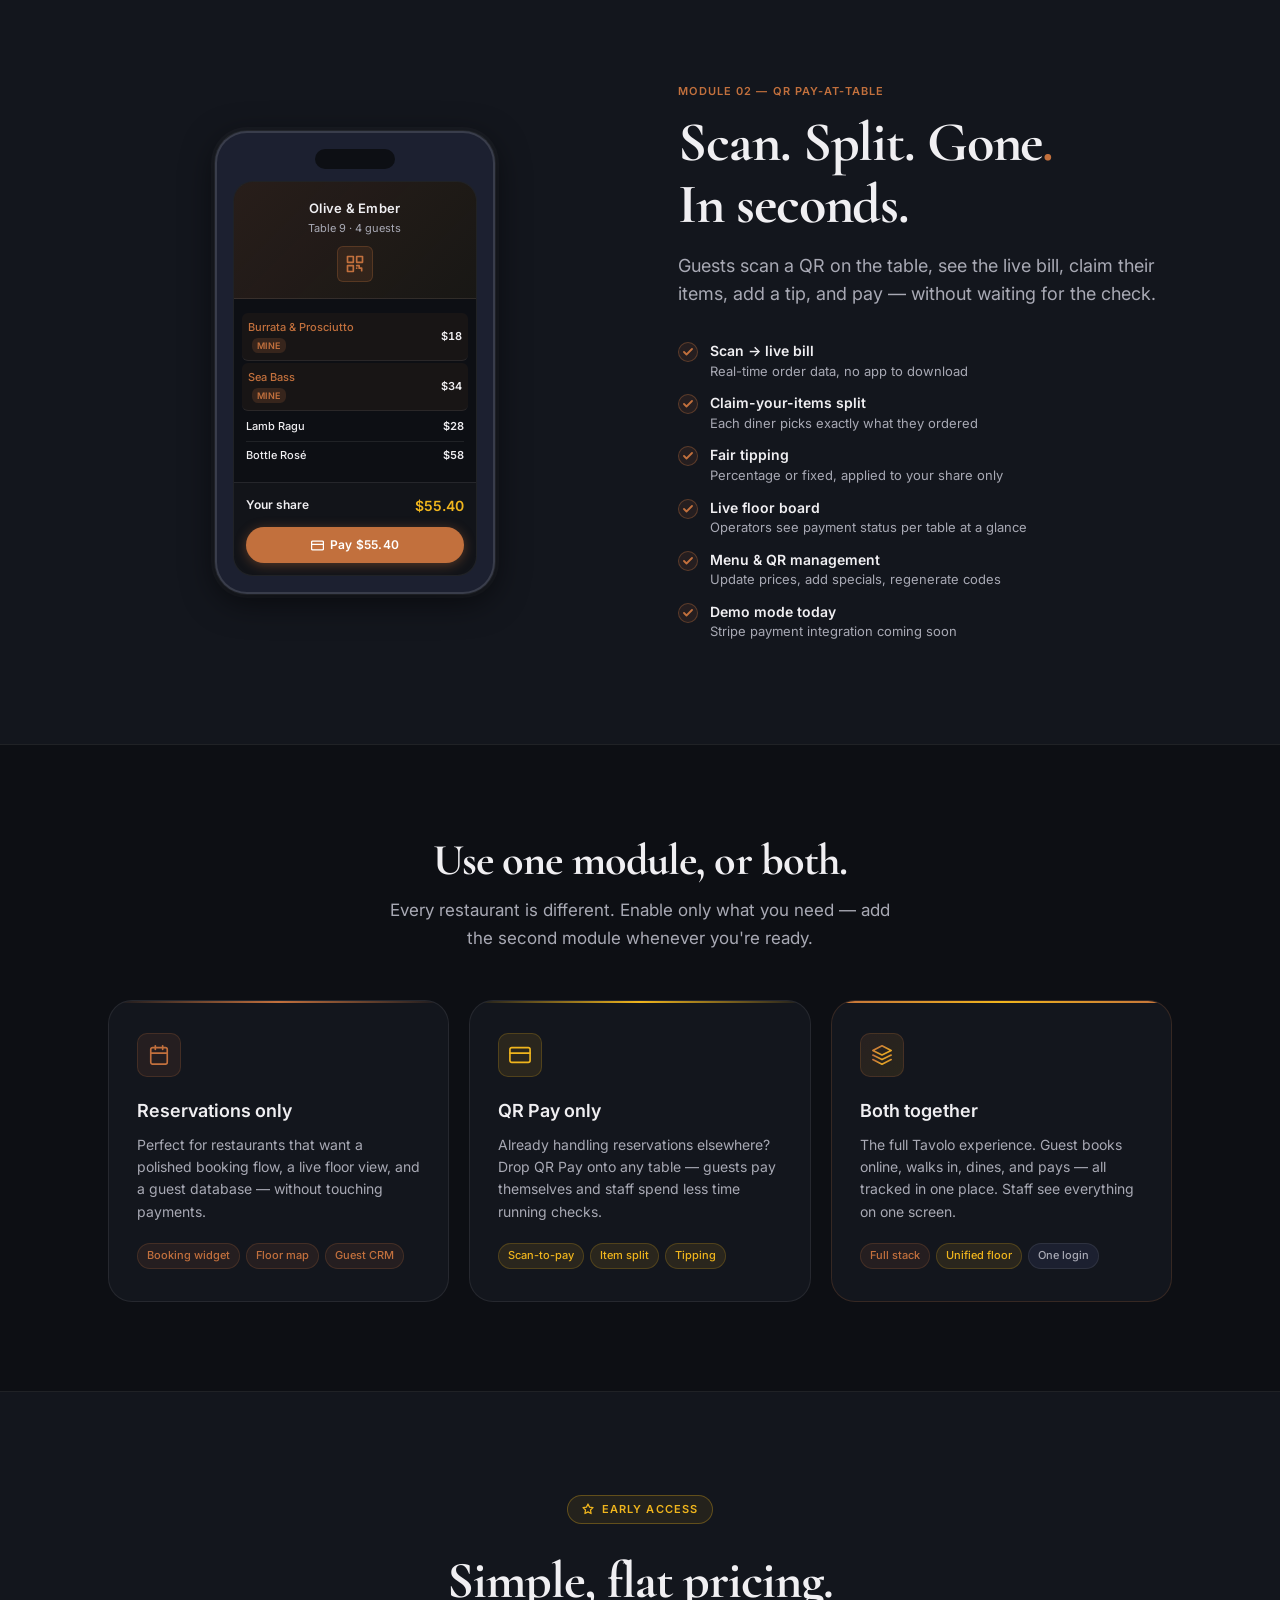
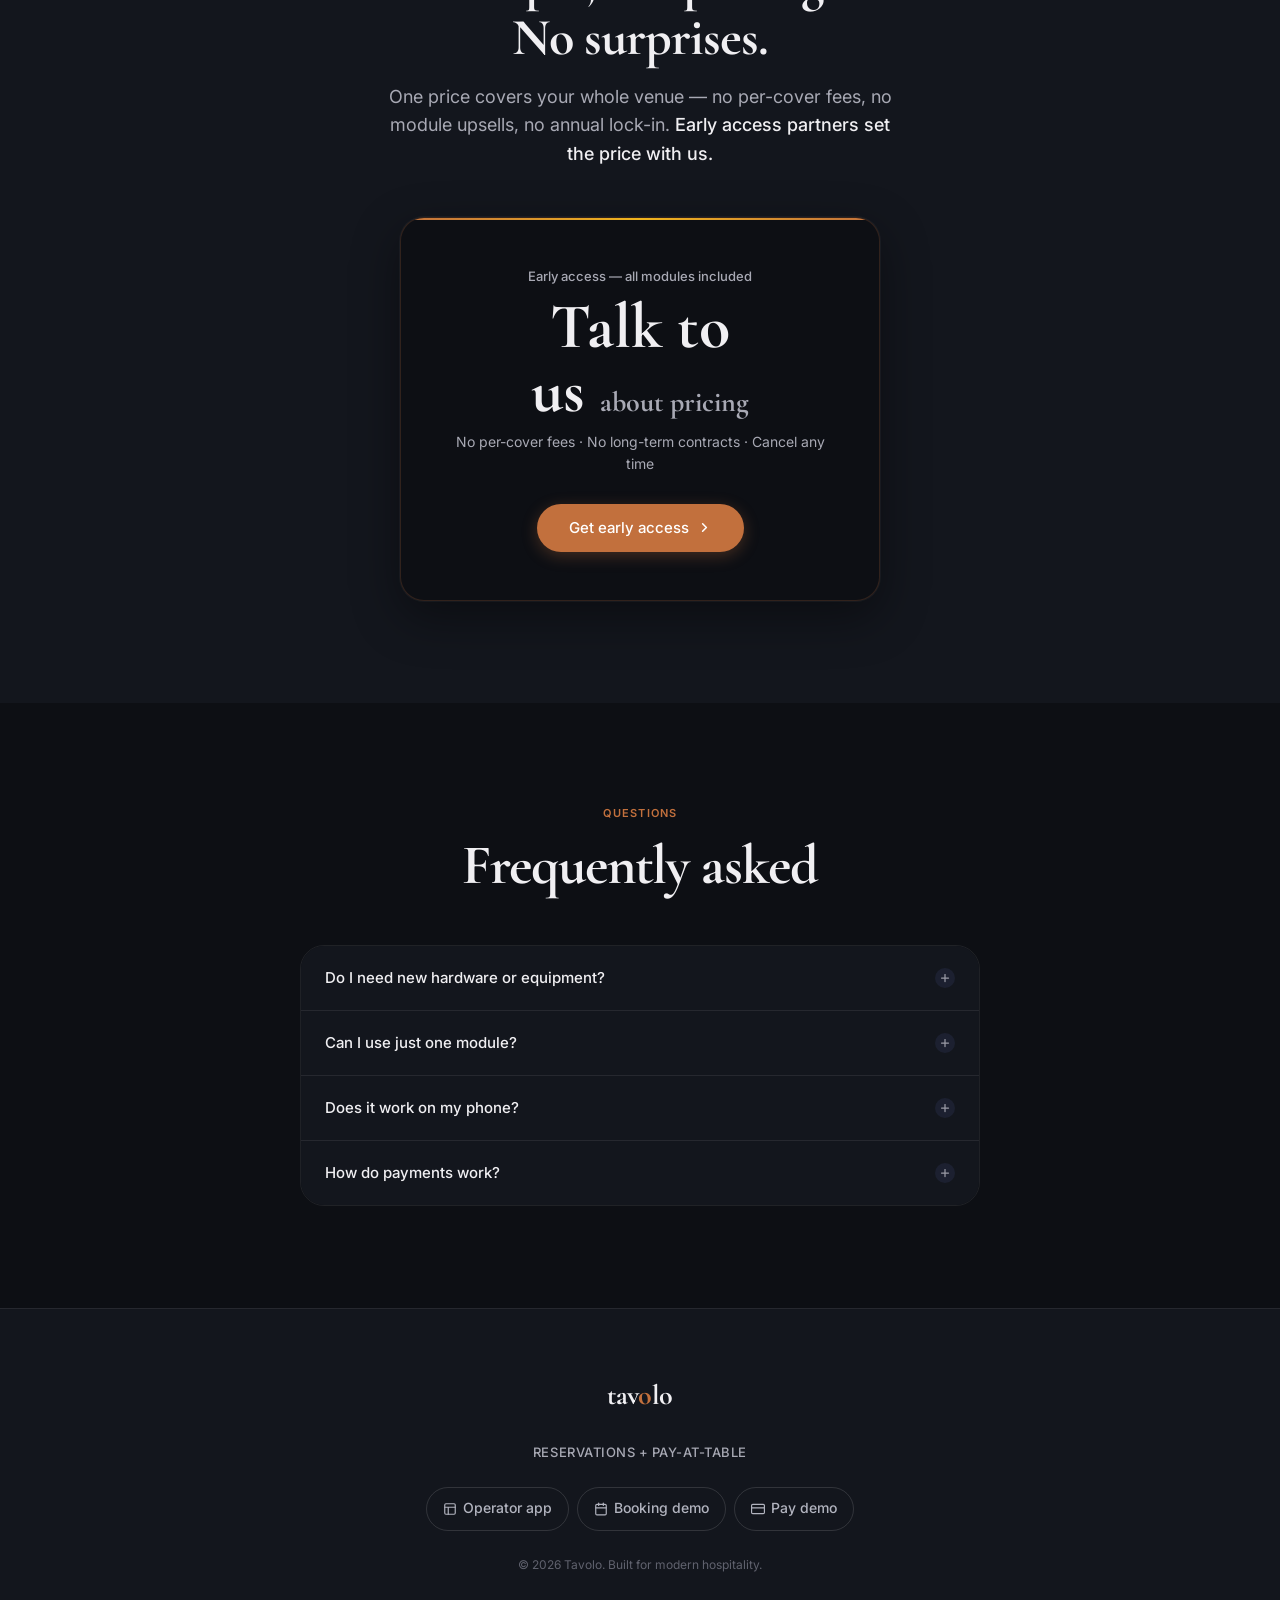
==== commit e72af60c: "Full-app audit fix wave: 40+ UI/UX fixes + 3 bug fixes" ====
--- a/index.html
+++ b/index.html
@@ -6,6 +6,7 @@
 <meta name="theme-color" content="#0d0f14">
 <meta name="description" content="Tavolo — Reservations and QR Pay-at-Table for restaurants. One platform, two powerful modules. Book tables online, manage your floor, and let guests pay in seconds.">
 <title>Tavolo — Reservations + Pay-at-Table</title>
+<link rel="icon" href="data:image/svg+xml,%3Csvg xmlns='http://www.w3.org/2000/svg' viewBox='0 0 32 32'%3E%3Crect width='32' height='32' rx='7' fill='%23c2703d'/%3E%3Ctext x='16' y='23' font-family='Georgia,serif' font-size='20' font-weight='700' text-anchor='middle' fill='%23fff'%3ET%3C/text%3E%3C/svg%3E">
 <link rel="preconnect" href="https://fonts.googleapis.com">
 <link rel="preconnect" href="https://fonts.gstatic.com" crossorigin>
 <link href="https://fonts.googleapis.com/css2?family=Cormorant+Garamond:wght@600;700&family=Inter:wght@400;500;600&display=swap" rel="stylesheet">
@@ -277,6 +278,14 @@
   /* Visual above text on mobile for the reverse module */
   .module-grid.reverse .module-visual{order:-1}
 }
+/* Fix 5: at <480px stack mock below bullets full-width with top margin */
+@media(max-width:479px){
+  .module-grid .module-visual,
+  .module-grid.reverse .module-visual{
+    width:100%;
+    margin-top:32px;
+  }
+}
 
 /* Feature bullet list */
 .feature-list{
@@ -512,6 +521,11 @@
 }
 @media(max-width:767px){
   .modules-cards{grid-template-columns:1fr}
+}
+/* Fix 9: when cards stack at <640px the weak rgba border can look absent;
+   strengthen to border-mid so all four sides are clearly visible */
+@media(max-width:639px){
+  .module-card{border-color:var(--border-mid)}
 }
 .module-card{
   background:var(--surface);
@@ -602,8 +616,11 @@
   font-size:clamp(36px,6vw,64px);
   font-weight:700;color:var(--text);line-height:1;
   margin-bottom:8px;
-}
-.pricing-amount span{font-size:clamp(18px,3vw,28px);color:var(--muted);font-weight:400}
+  /* Fix 10: prevent "about" orphaning alone on a new line */
+  text-wrap:balance;
+}
+/* Fix 6: same weight as parent so "Talk to us about pricing" is one consistent weight */
+.pricing-amount span{font-size:clamp(18px,3vw,28px);color:var(--muted);font-weight:700}
 .pricing-note{font-size:14px;color:var(--muted);margin-bottom:28px}
 .pricing-cta{
   display:inline-flex;align-items:center;gap:8px;
@@ -653,7 +670,8 @@
   display:flex;align-items:center;justify-content:center;
   border-radius:50%;background:var(--surface-raised);
   transition:transform 0.2s,background 0.15s;
-  color:var(--muted);
+  /* Fix 8: chevron must be ≥ #888 so it's visible on the dark surface */
+  color:#9a9ba6;
 }
 .faq-question[aria-expanded="true"] .faq-icon{
   transform:rotate(45deg);background:var(--copper-glow);color:var(--copper);
@@ -697,12 +715,13 @@
   display:inline-flex;align-items:center;gap:6px;
   min-height:44px;padding:0 16px;
   border-radius:var(--radius-full);
-  border:1px solid var(--border);
-  color:var(--muted);font-size:13px;font-weight:500;
+  border:1px solid var(--border-mid);
+  /* Fix 4: ≥14px and ≥#a0a0a0 on dark bg → #b2b4bf gives ~5.2:1 on #13161d */
+  color:#b2b4bf;font-size:14px;font-weight:500;
   text-decoration:none;
   transition:color 0.15s,border-color 0.15s,background 0.15s;
 }
-.footer-link:hover{color:var(--text);border-color:var(--border-mid);background:rgba(255,255,255,0.04)}
+.footer-link:hover{color:var(--text);border-color:rgba(255,255,255,0.25);background:rgba(255,255,255,0.04)}
 .footer-copy{font-size:12px;color:var(--faint)}
 
 /* =====================================================
@@ -968,7 +987,7 @@
     <p class="pricing-statement">One price covers your whole venue — no per-cover fees, no module upsells, no annual lock-in. <strong>Early access partners set the price with us.</strong></p>
     <div class="pricing-card reveal">
       <p class="pricing-card-label">Early access — all modules included</p>
-      <div class="pricing-amount">Talk to us <span>about pricing</span></div>
+      <div class="pricing-amount">Talk to us&nbsp;<span>about pricing</span></div>
       <p class="pricing-note">No per-cover fees &middot; No long-term contracts &middot; Cancel any time</p>
       <a href="app/" class="pricing-cta">
         Get early access
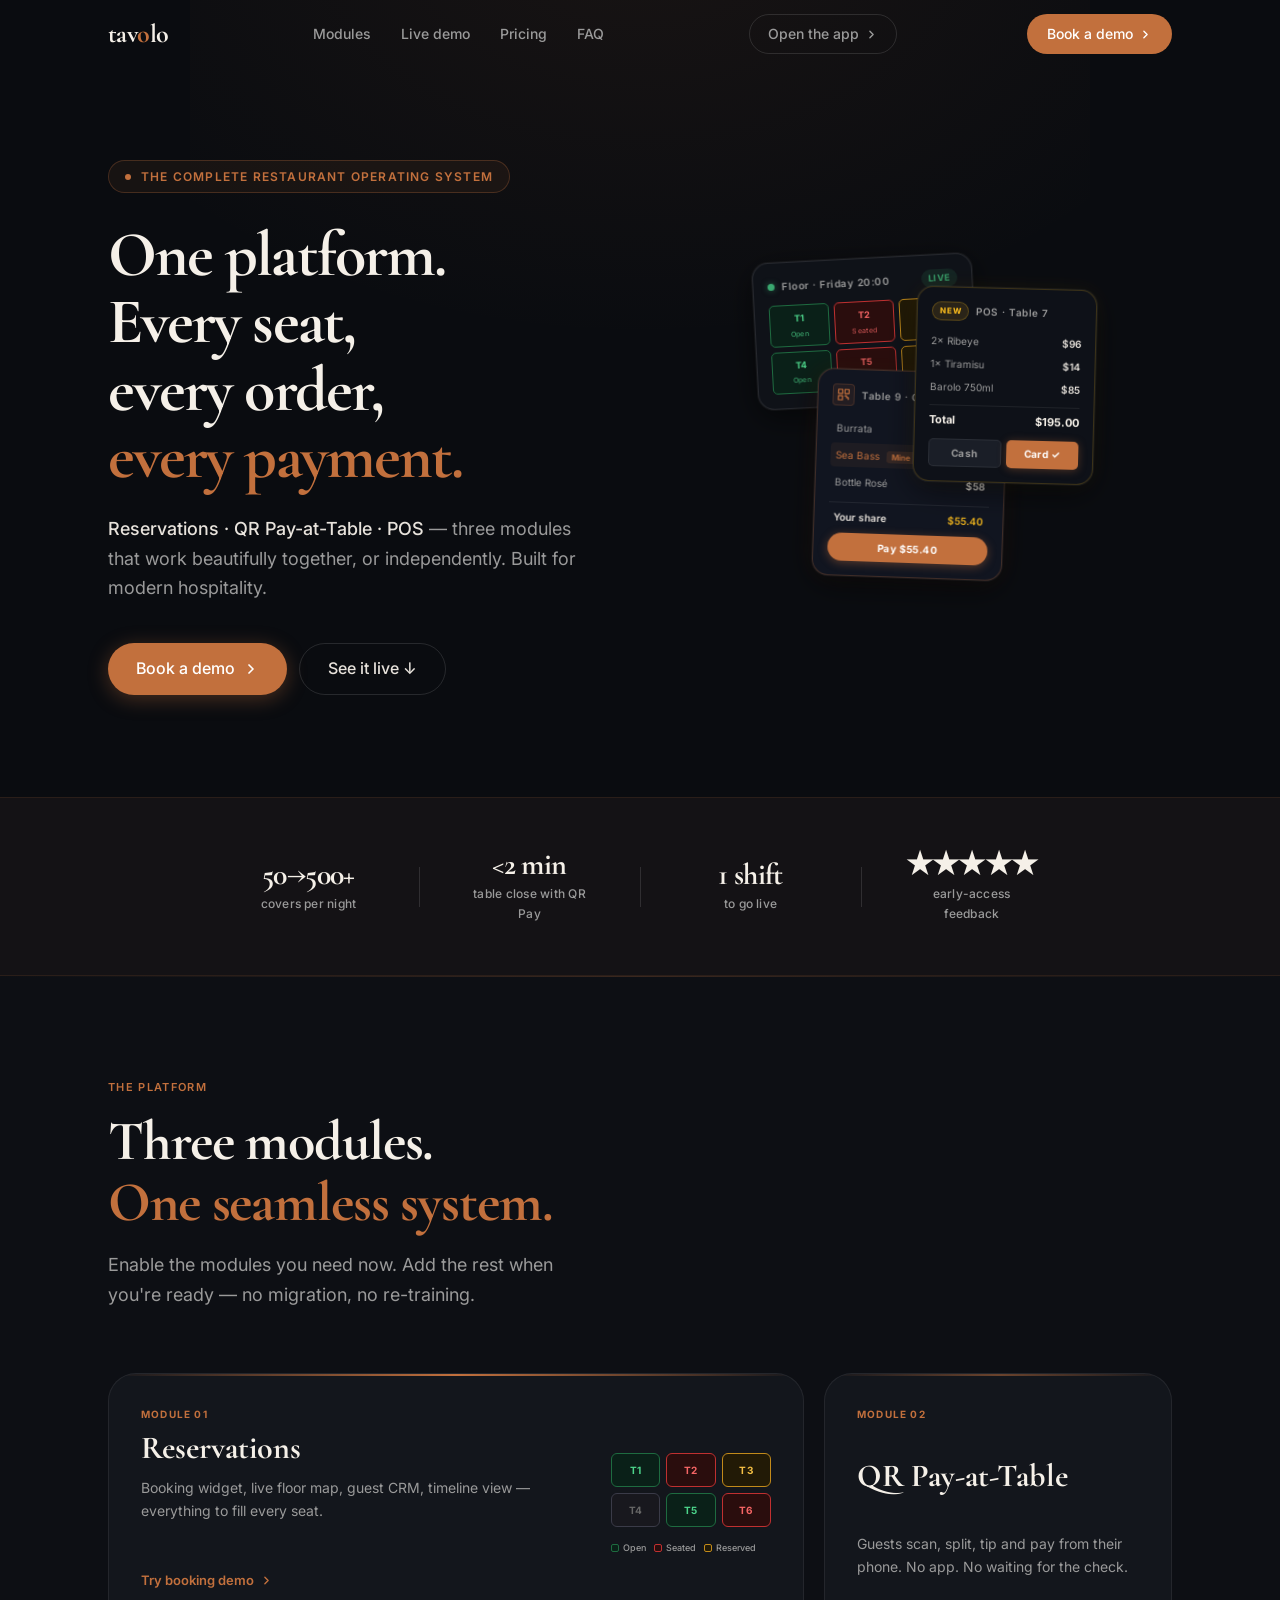
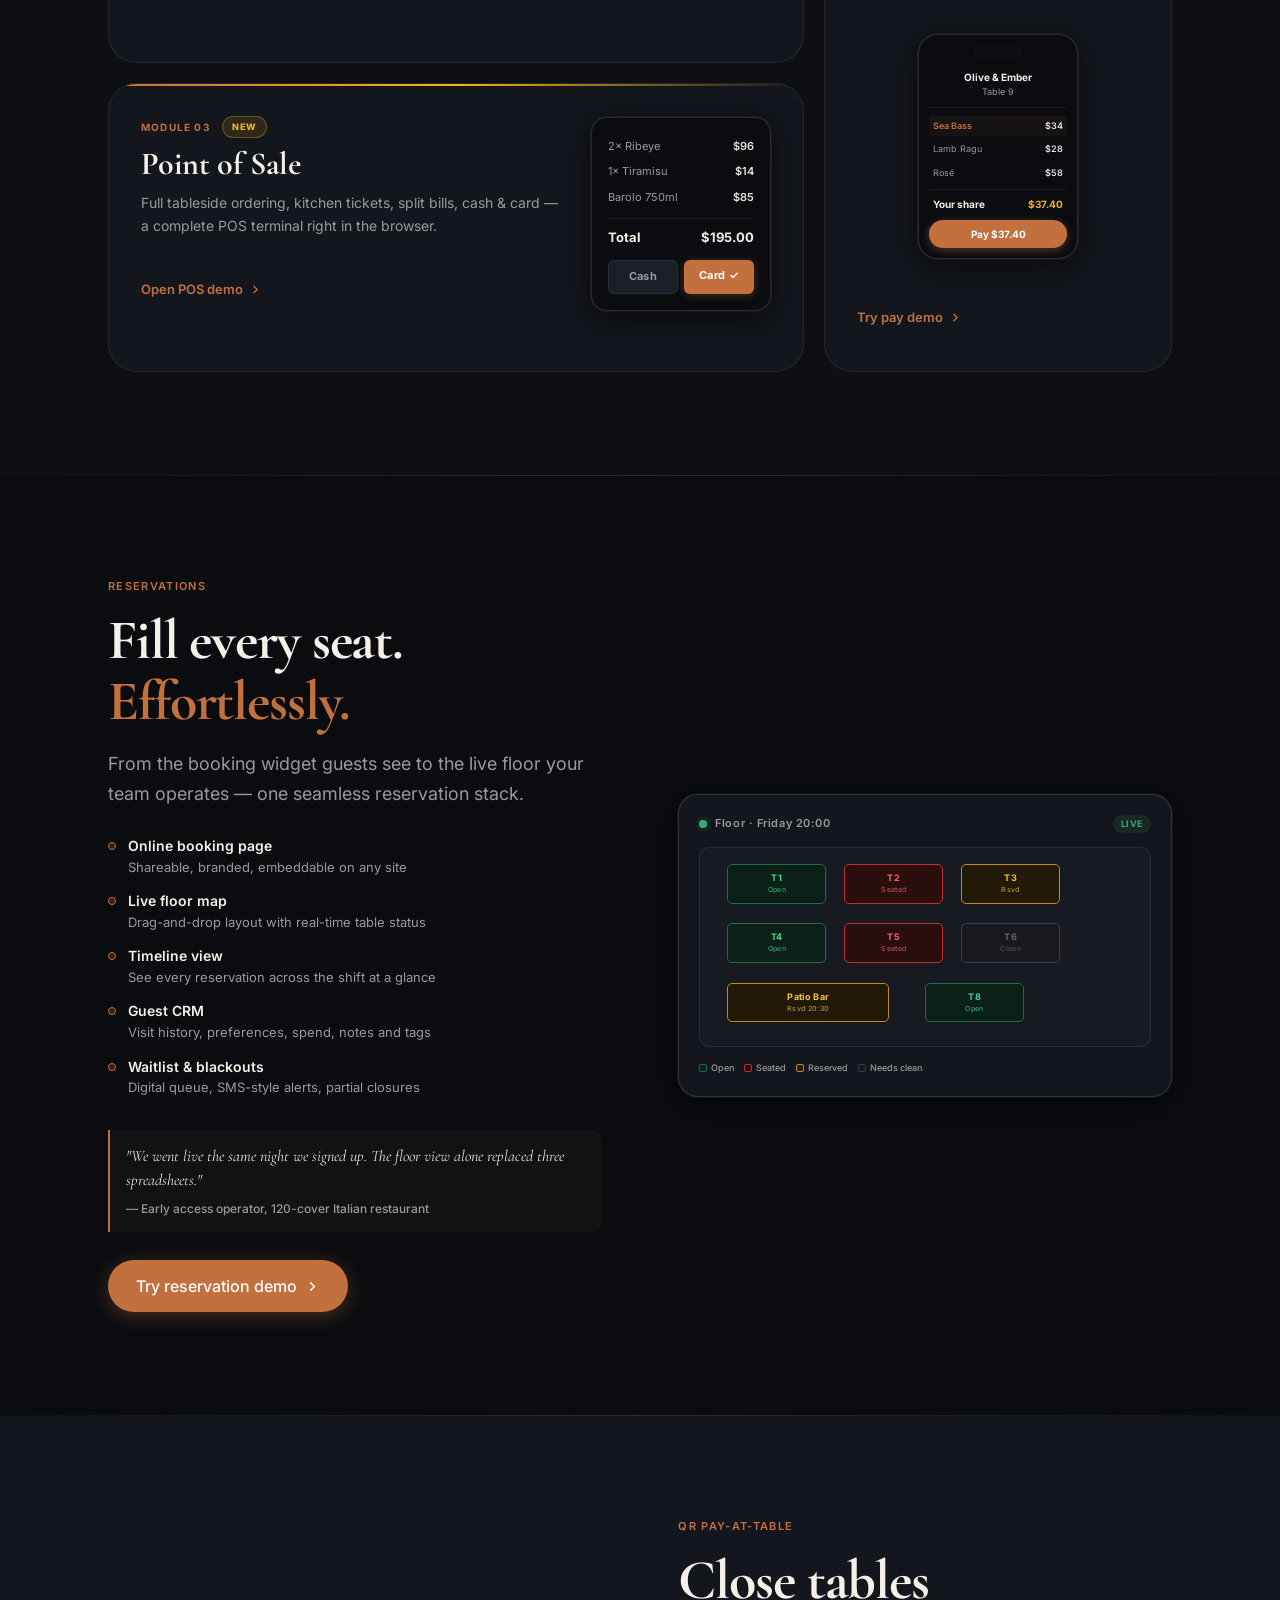
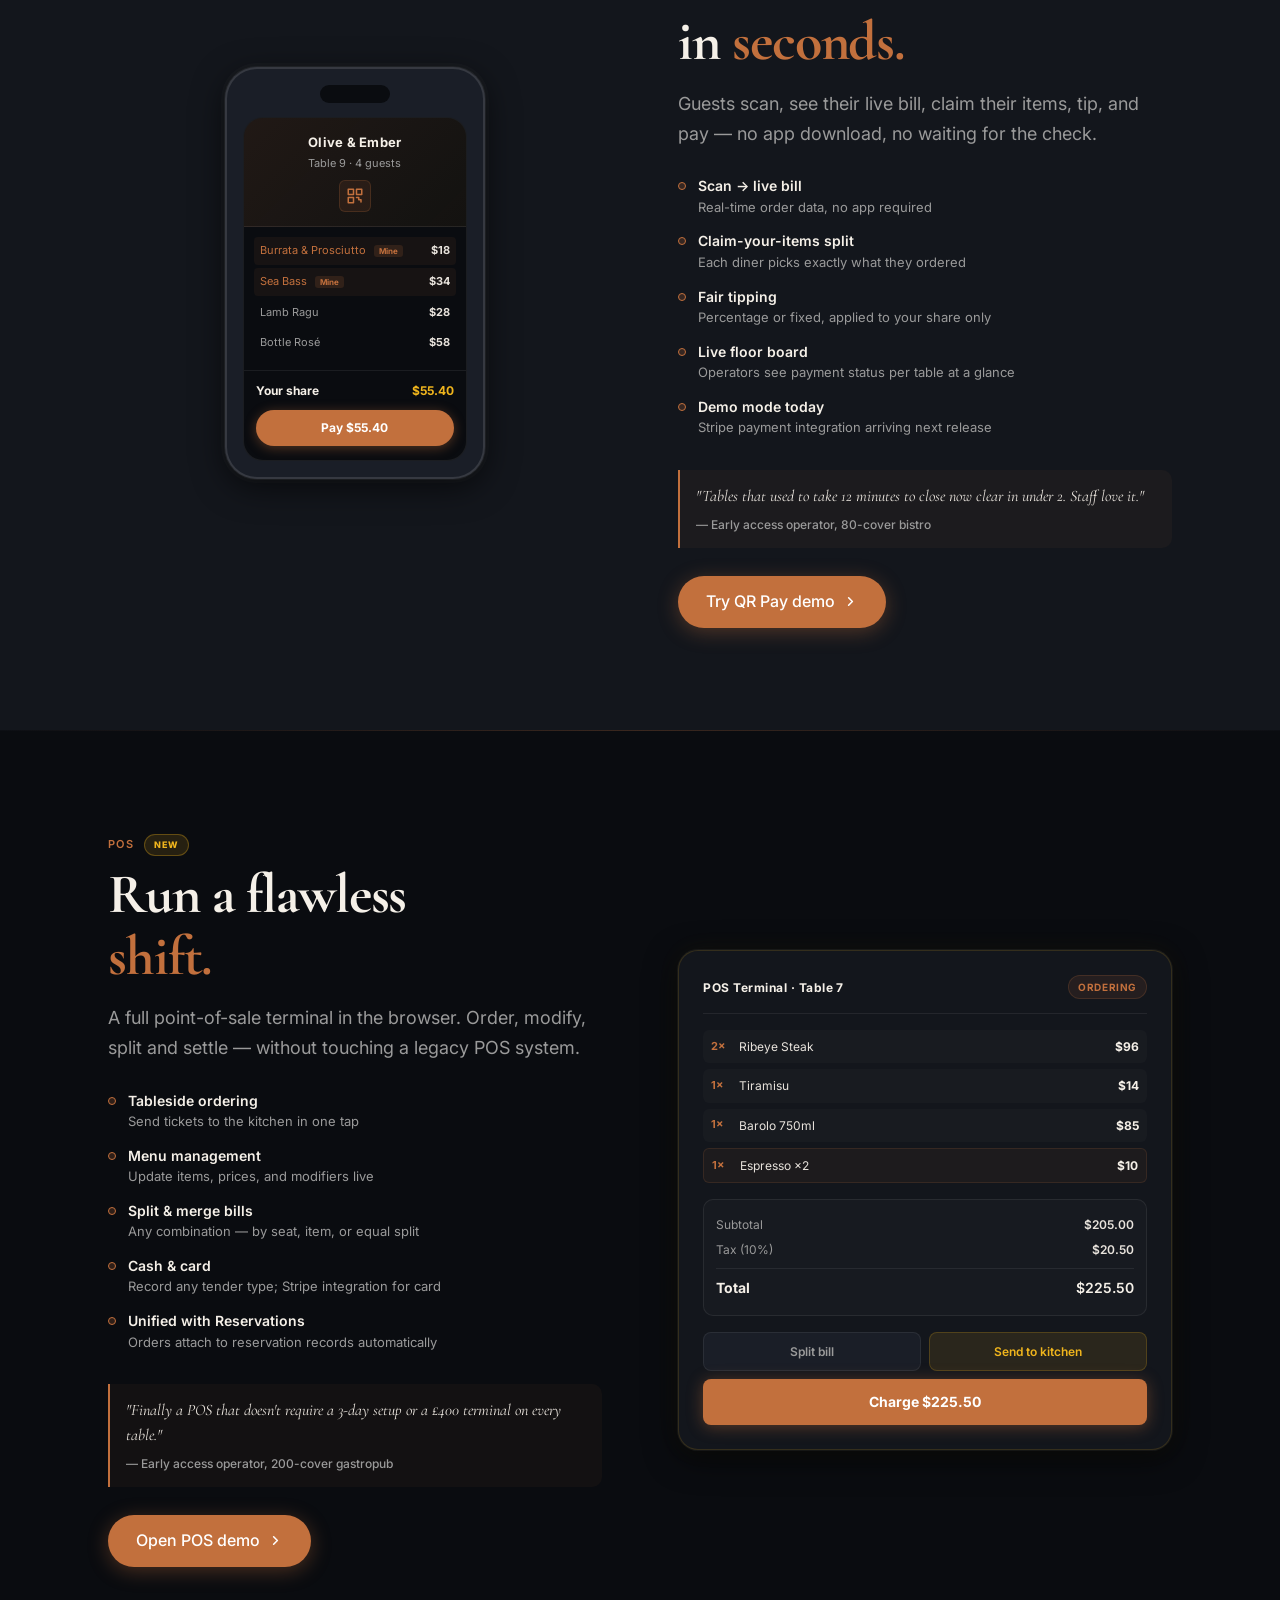
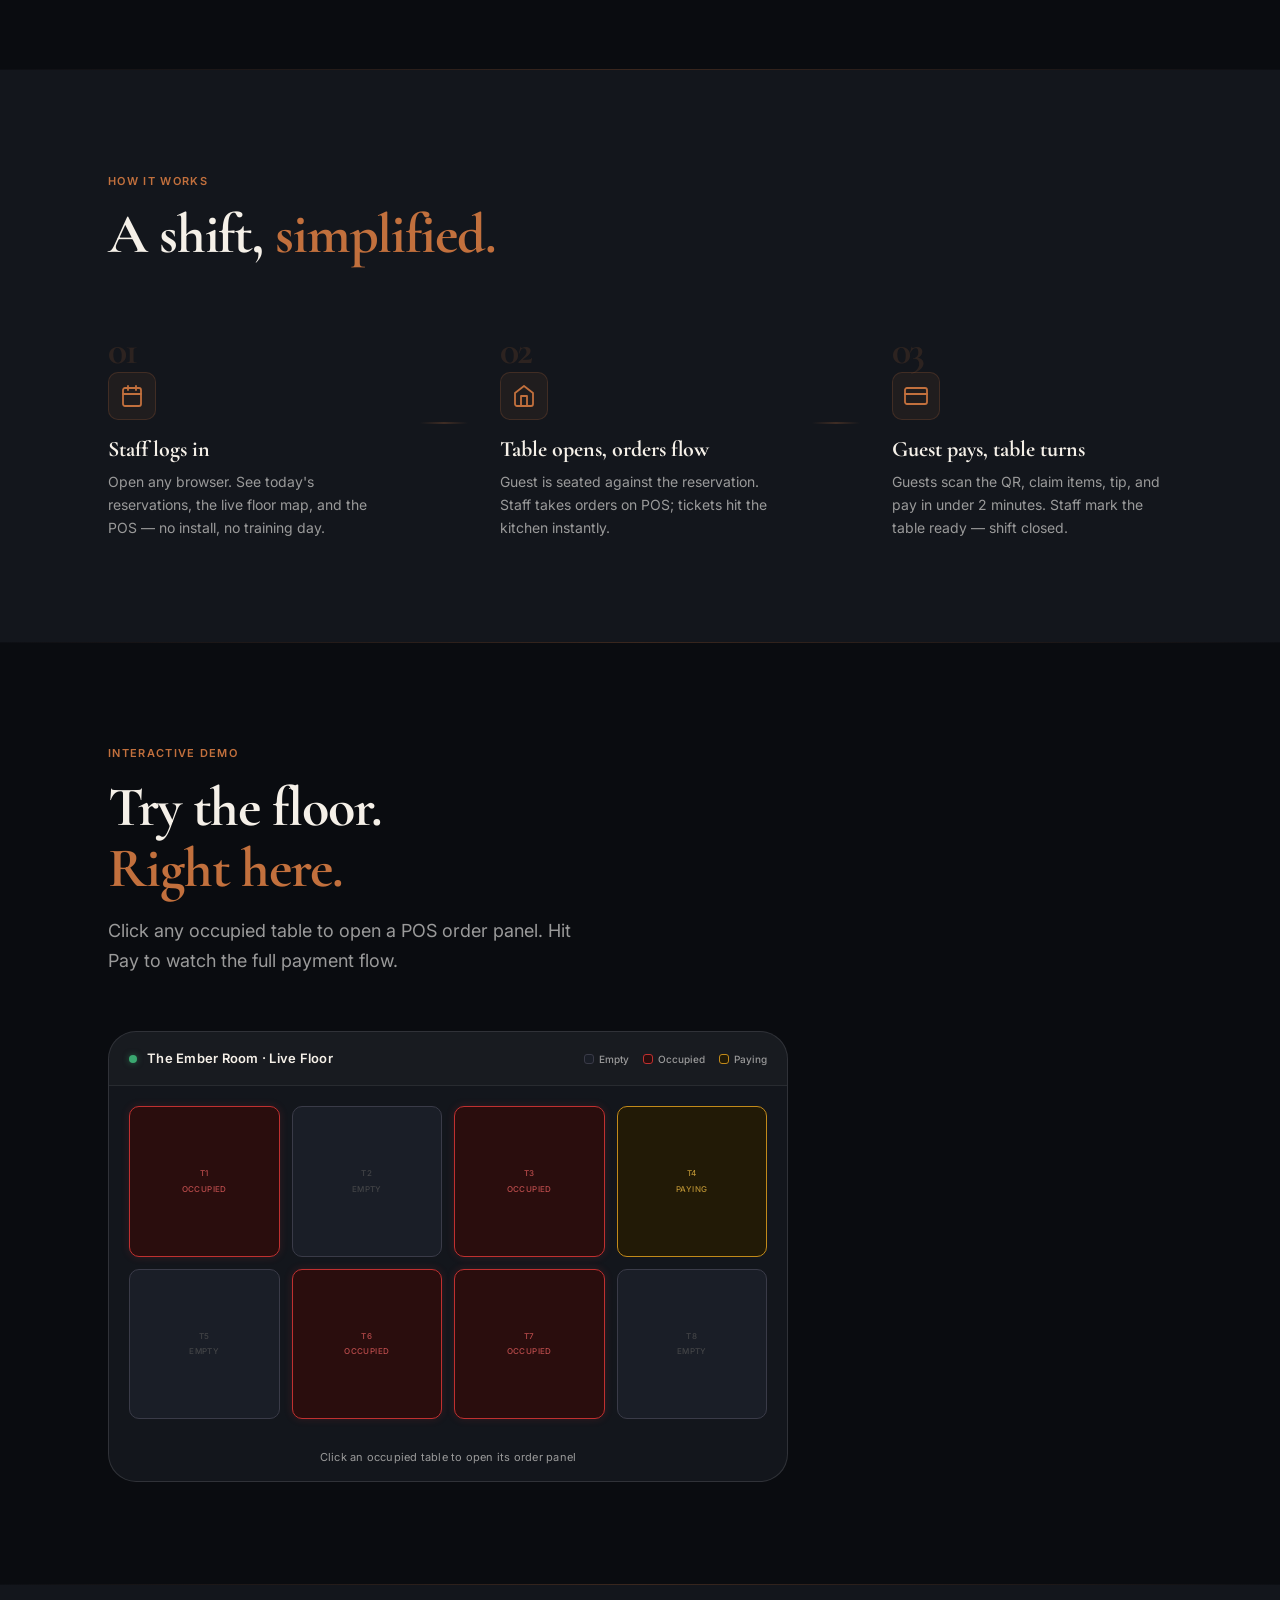
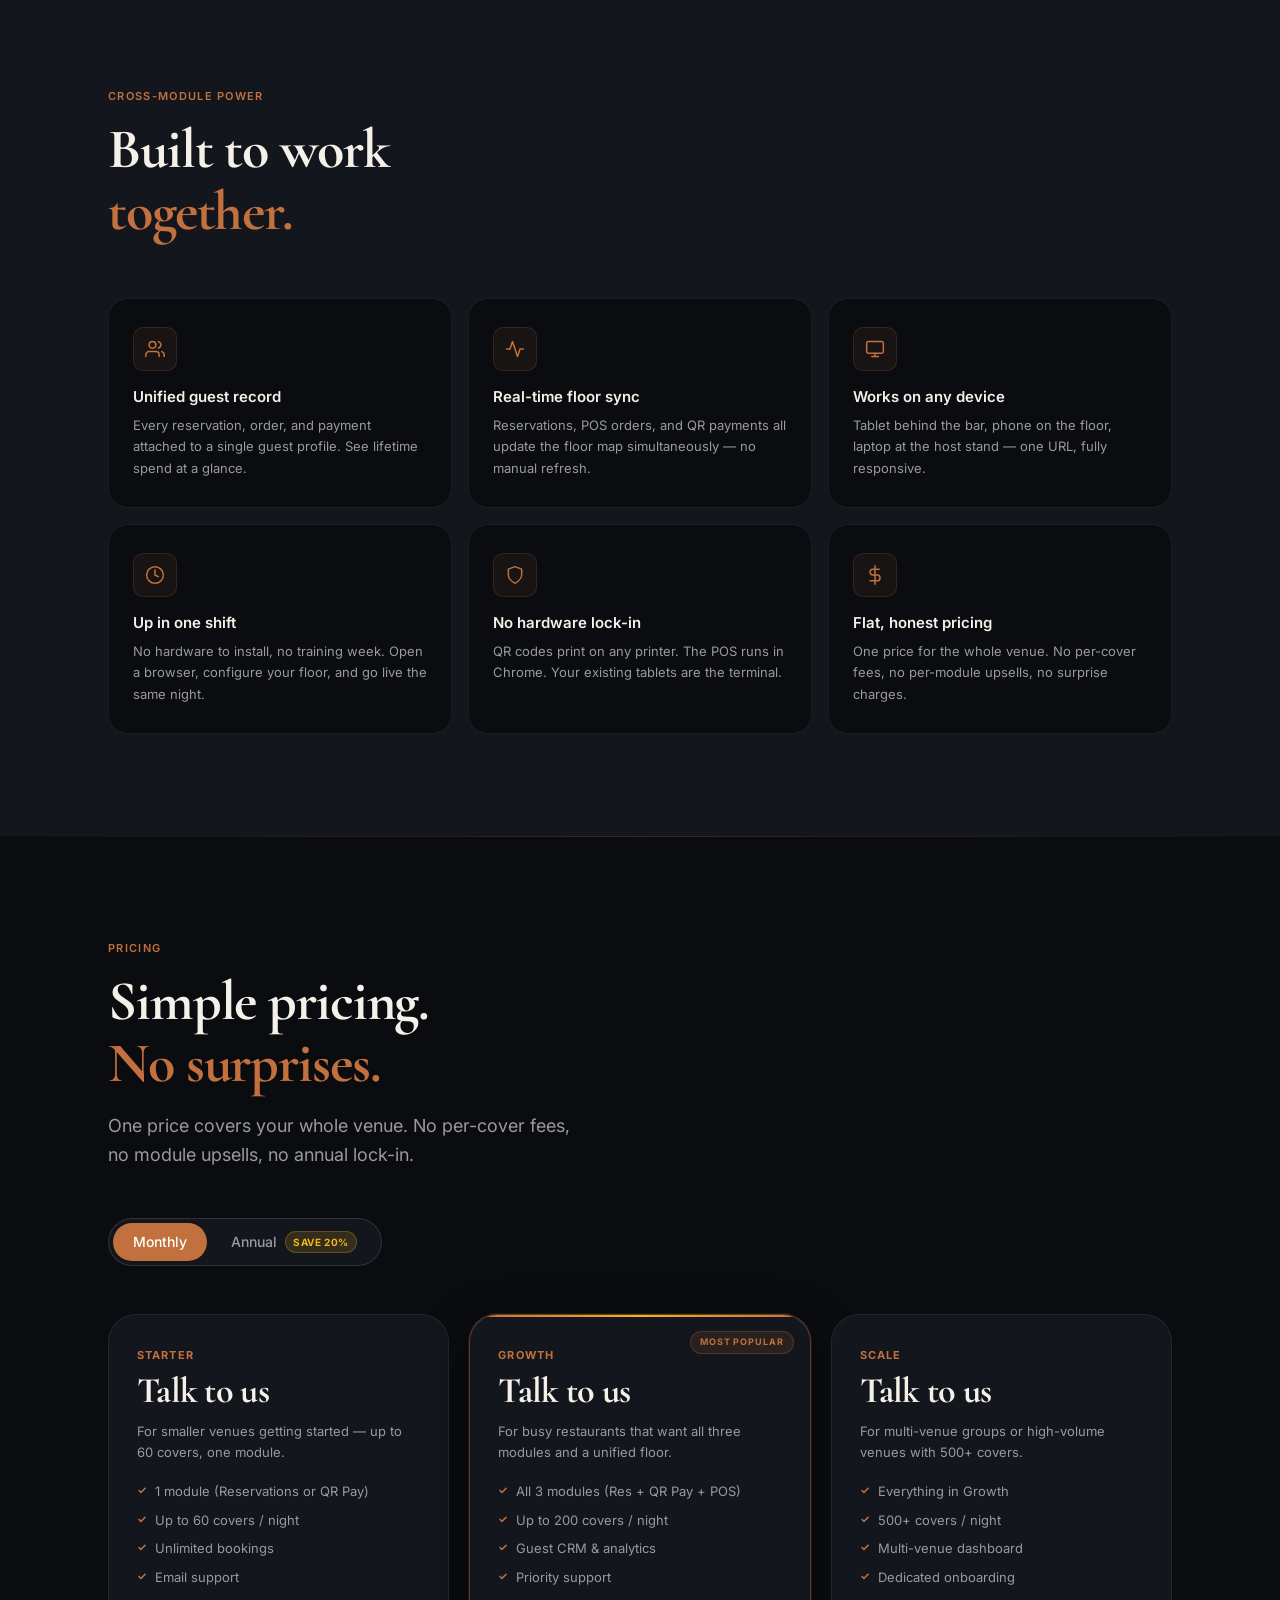
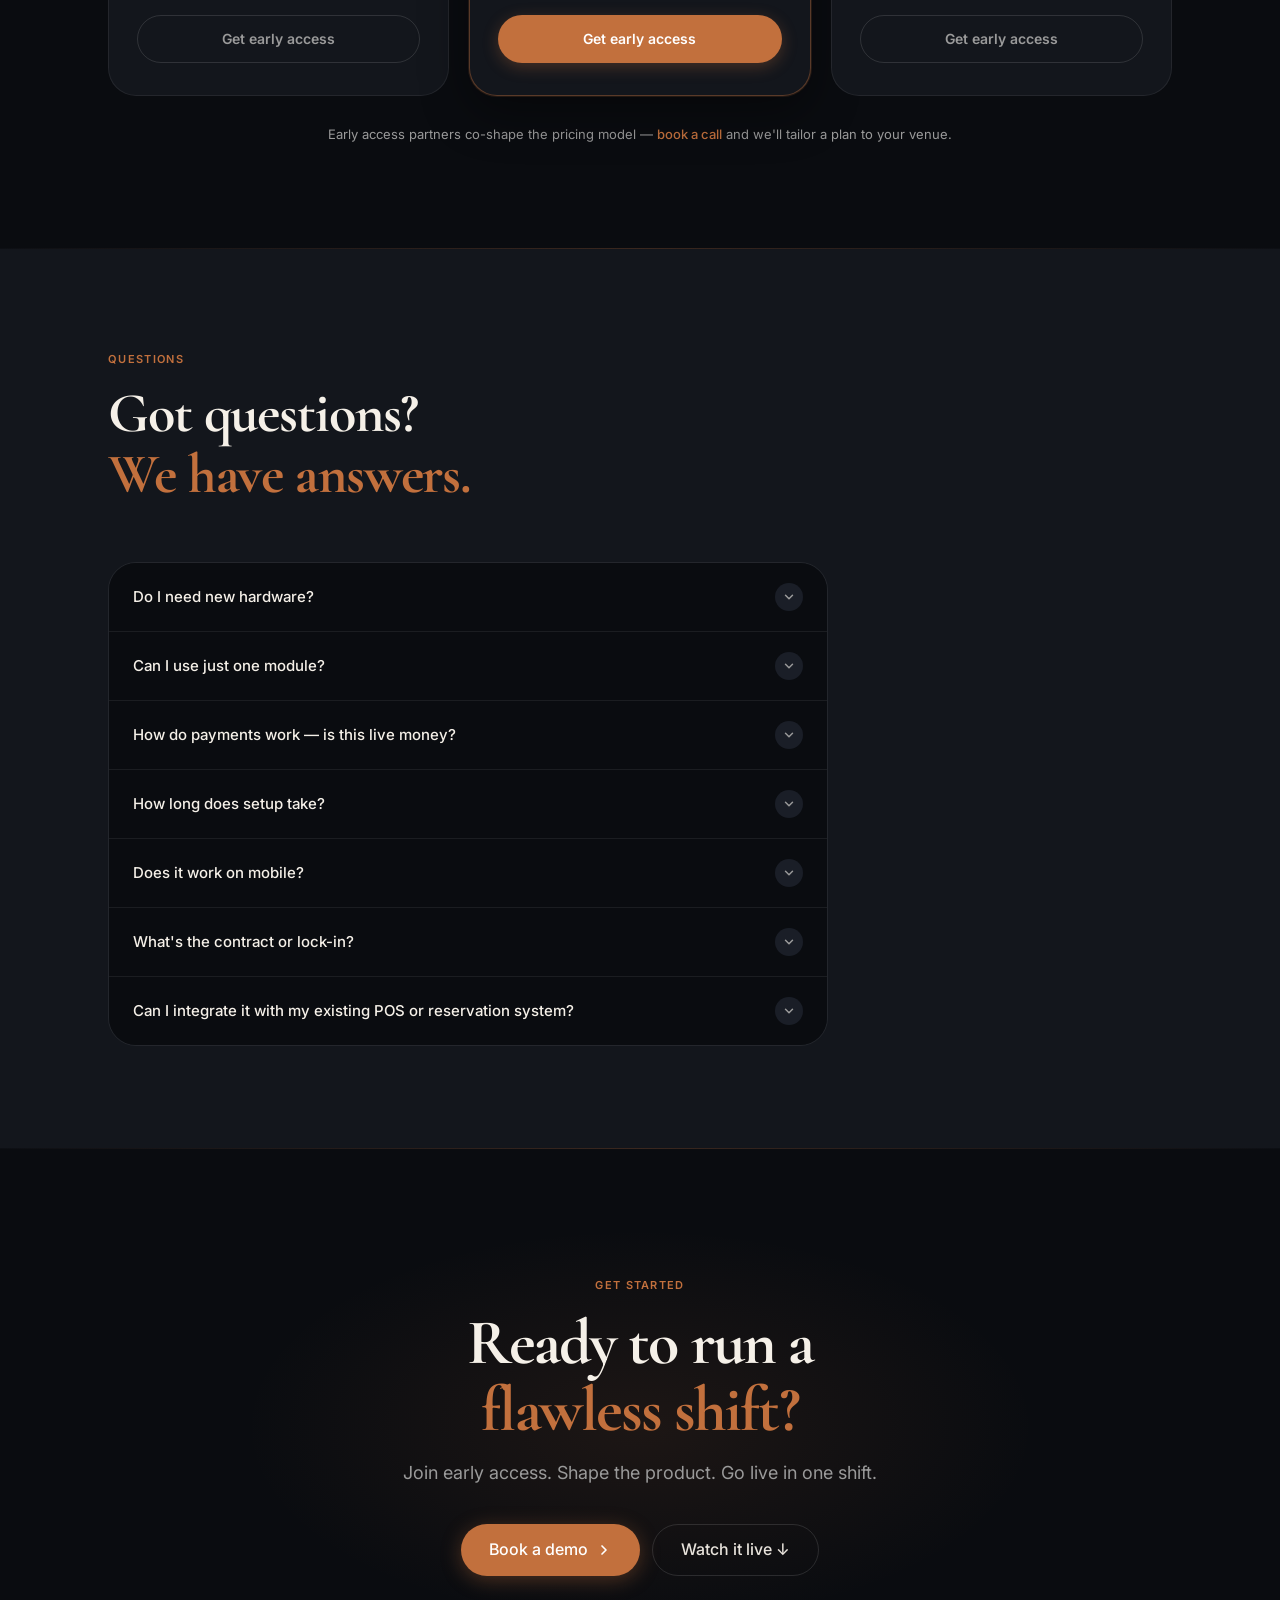
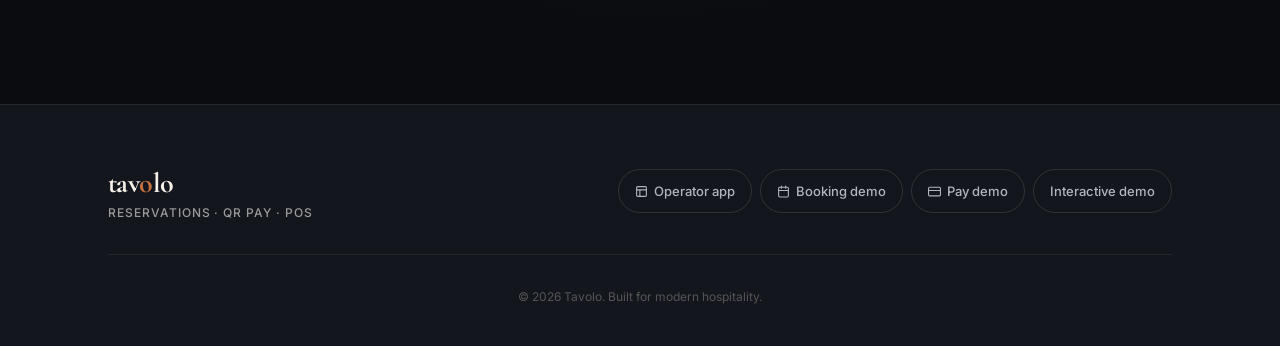
==== commit add3a881: "POS module: terminal, KDS, reports; landing redesign; all 3 modules" ====
--- a/index.html
+++ b/index.html
@@ -4,27 +4,24 @@
 <meta charset="UTF-8">
 <meta name="viewport" content="width=device-width, initial-scale=1">
 <meta name="theme-color" content="#0d0f14">
-<meta name="description" content="Tavolo — Reservations and QR Pay-at-Table for restaurants. One platform, two powerful modules. Book tables online, manage your floor, and let guests pay in seconds.">
-<title>Tavolo — Reservations + Pay-at-Table</title>
+<meta name="description" content="Tavolo — the complete restaurant operating system. Reservations, QR Pay-at-Table, and POS in one platform. Built for modern hospitality.">
+<title>Tavolo — One Platform. Every Seat, Every Order, Every Payment.</title>
 <link rel="icon" href="data:image/svg+xml,%3Csvg xmlns='http://www.w3.org/2000/svg' viewBox='0 0 32 32'%3E%3Crect width='32' height='32' rx='7' fill='%23c2703d'/%3E%3Ctext x='16' y='23' font-family='Georgia,serif' font-size='20' font-weight='700' text-anchor='middle' fill='%23fff'%3ET%3C/text%3E%3C/svg%3E">
 <link rel="preconnect" href="https://fonts.googleapis.com">
 <link rel="preconnect" href="https://fonts.gstatic.com" crossorigin>
-<link href="https://fonts.googleapis.com/css2?family=Cormorant+Garamond:wght@600;700&family=Inter:wght@400;500;600&display=swap" rel="stylesheet">
+<link href="https://fonts.googleapis.com/css2?family=Cormorant+Garamond:ital,wght@0,600;0,700;1,600;1,700&family=Inter:wght@400;500;600&display=swap" rel="stylesheet">
 <style>
 /* ============================================================
-   TAVOLO LANDING — Midnight & Copper
-   Self-contained. No external dependencies beyond Google Fonts.
+   TAVOLO LANDING v2 — Midnight & Copper — Three Modules
    ============================================================ */
 
 /* ---- Reset ---- */
 *,*::before,*::after{box-sizing:border-box;margin:0;padding:0}
 html{-webkit-text-size-adjust:100%;text-size-adjust:100%;scroll-behavior:smooth}
 body{
-  font-family:'Inter','DM Sans',system-ui,-apple-system,sans-serif;
-  background:#0d0f14;
-  color:#f0eff2;
-  font-size:16px;
-  line-height:1.6;
+  font-family:'Inter',system-ui,-apple-system,sans-serif;
+  background:#0d0f14;color:#E8E3DC;
+  font-size:16px;line-height:1.6;
   -webkit-font-smoothing:antialiased;
   text-rendering:optimizeLegibility;
   overflow-x:hidden;
@@ -32,34 +29,38 @@
 img{max-width:100%;display:block}
 a{color:#c2703d;text-decoration:none}
 button{cursor:pointer;border:none;background:none;font:inherit;color:inherit}
-
-/* ---- Tokens ---- */
+ul,ol{list-style:none}
+
+/* ---- Design Tokens ---- */
 :root{
   --copper:#c2703d;
   --copper-hover:#a85e30;
   --copper-glow:rgba(194,112,61,0.18);
   --copper-glow-strong:rgba(194,112,61,0.32);
   --gold:#f0b51d;
-  --gold-dim:rgba(240,181,29,0.15);
+  --gold-dim:rgba(240,181,29,0.12);
   --bg:#0d0f14;
-  --surface:#13161d;
-  --surface-raised:#1c2030;
-  --border:rgba(255,255,255,0.08);
-  --border-mid:rgba(255,255,255,0.13);
-  --text:#f0eff2;
-  --muted:#a8a9b4;
-  --faint:#60626e;
-  --shadow-card:0 0 0 1px rgba(255,255,255,0.05),0 8px 32px rgba(0,0,0,0.55);
-  --shadow-sm:0 1px 3px rgba(0,0,0,0.4);
+  --bg-deep:#0a0c10;
+  --surface:#13161c;
+  --surface-raised:#1a1e27;
+  --border:rgba(255,255,255,0.07);
+  --border-mid:rgba(255,255,255,0.12);
+  --text:#F5F0E8;
+  --text-2:#E8E3DC;
+  --muted:#9A9A9A;
+  --faint:#555;
+  --shadow-card:0 0 0 1px rgba(255,255,255,0.05),0 8px 32px rgba(0,0,0,0.6);
   --radius-sm:6px;
   --radius-md:10px;
   --radius-lg:16px;
-  --radius-xl:24px;
+  --radius-xl:20px;
+  --radius-2xl:28px;
   --radius-full:9999px;
   --serif:'Cormorant Garamond',Georgia,serif;
   --sans:'Inter',system-ui,sans-serif;
   --max-w:1160px;
   --gutter:clamp(20px,5vw,48px);
+  --divider:linear-gradient(90deg,transparent,rgba(194,112,61,0.25),transparent);
 }
 
 /* ---- Layout helpers ---- */
@@ -79,130 +80,28 @@
 }
 .skip-link:focus{top:0}
 
-/* =====================================================
-   HEADER
-   ===================================================== */
-.site-header{
-  position:sticky;top:0;z-index:100;
-  background:rgba(13,15,20,0.92);
-  backdrop-filter:blur(12px);
-  -webkit-backdrop-filter:blur(12px);
-  border-bottom:1px solid var(--border);
-}
-.header-inner{
-  display:flex;align-items:center;justify-content:space-between;
-  height:64px;gap:16px;
-}
-.wordmark{
+/* ---- Shared section styles ---- */
+.section{padding:clamp(72px,8vw,112px) 0}
+.section-label{
+  font-size:11px;font-weight:600;letter-spacing:0.12em;text-transform:uppercase;
+  color:var(--copper);margin-bottom:14px;
+}
+.section-headline{
   font-family:var(--serif);
-  font-size:26px;font-weight:700;
-  letter-spacing:-0.02em;
-  color:var(--text);
-  text-decoration:none;
-  line-height:1;
-  flex-shrink:0;
-}
-.wordmark span{color:var(--copper)}
-
-/* Desktop nav */
-.site-nav{display:flex;align-items:center;gap:4px}
-.site-nav a{
-  font-size:14px;font-weight:500;color:var(--muted);
-  padding:8px 12px;border-radius:var(--radius-sm);
-  text-decoration:none;transition:color 0.15s,background 0.15s;
-  white-space:nowrap;
-}
-.site-nav a:hover{color:var(--text);background:rgba(255,255,255,0.06)}
-
-/* Header CTA */
-.btn-header{
-  display:inline-flex;align-items:center;gap:6px;
-  min-height:40px;padding:0 18px;
-  border-radius:var(--radius-full);
-  background:var(--copper);color:#fff;
-  font-size:14px;font-weight:500;
-  text-decoration:none;white-space:nowrap;flex-shrink:0;
-  transition:background 0.15s,transform 0.08s;
-}
-.btn-header:hover{background:var(--copper-hover)}
-.btn-header:active{transform:scale(0.97)}
-
-/* Mobile: hide nav, keep logo + CTA */
-@media(max-width:639px){
-  .site-nav{display:none}
-}
-
-/* =====================================================
-   HERO
-   ===================================================== */
-.hero{
-  padding:clamp(72px,10vw,120px) 0 clamp(64px,8vw,96px);
-  text-align:center;
-  position:relative;
-  overflow:hidden;
-}
-/* Subtle radial glow behind headline */
-.hero::before{
-  content:'';
-  position:absolute;
-  top:-20%;left:50%;transform:translateX(-50%);
-  width:min(800px,120vw);height:500px;
-  background:radial-gradient(ellipse at center,rgba(194,112,61,0.12) 0%,transparent 70%);
-  pointer-events:none;
-}
-.hero-eyebrow{
-  display:inline-flex;align-items:center;gap:8px;
-  font-size:12px;font-weight:600;letter-spacing:0.1em;text-transform:uppercase;
-  color:var(--copper);
-  padding:5px 14px;border-radius:var(--radius-full);
-  border:1px solid rgba(194,112,61,0.3);
-  background:rgba(194,112,61,0.08);
-  margin-bottom:28px;
-}
-.hero-eyebrow::before{
-  content:'';display:block;width:6px;height:6px;
-  border-radius:50%;background:var(--copper);
-  animation:pulse-dot 2s ease-in-out infinite;
-}
-@keyframes pulse-dot{
-  0%,100%{opacity:1;transform:scale(1)}
-  50%{opacity:0.5;transform:scale(0.7)}
-}
-.hero-headline{
-  font-family:var(--serif);
-  font-size:clamp(38px,7vw,84px);
-  font-weight:700;
-  line-height:1.05;
-  letter-spacing:-0.03em;
-  color:var(--text);
-  max-width:min(800px,calc(100vw - 2*var(--gutter)));
-  margin:0 auto 20px;
-}
-.hero-headline em{
-  font-style:normal;
-  color:var(--copper);
-}
-.hero-subline{
-  font-size:clamp(15px,2.5vw,20px);
-  color:var(--muted);
-  max-width:min(520px,calc(100vw - 2*var(--gutter)));
-  margin:0 auto 44px;
-  line-height:1.6;
-  padding:0 4px;
-  word-break:break-word;
-  overflow-wrap:break-word;
-}
-.hero-subline strong{color:var(--text);font-weight:500}
-.hero-actions{
-  display:flex;flex-wrap:wrap;gap:12px;
-  justify-content:center;align-items:center;
-}
-.hero-actions .btn-primary,
-.hero-actions .btn-secondary{
-  flex-shrink:0;
-}
-
-/* ---- Primary CTA ---- */
+  font-size:clamp(32px,5vw,56px);
+  font-weight:700;line-height:1.1;letter-spacing:-0.02em;
+  color:var(--text);margin-bottom:16px;
+}
+.section-headline em{font-style:normal;color:var(--copper)}
+.section-sub{
+  font-size:clamp(15px,2vw,18px);color:var(--muted);
+  line-height:1.65;max-width:480px;
+}
+
+/* ---- Hairline divider ---- */
+.divider{height:1px;background:var(--divider);border:none;margin:0}
+
+/* ---- Buttons ---- */
 .btn-primary{
   display:inline-flex;align-items:center;gap:8px;
   min-height:52px;min-width:44px;padding:0 28px;
@@ -212,532 +111,1348 @@
   text-decoration:none;
   transition:background 0.15s,transform 0.08s,box-shadow 0.15s;
   box-shadow:0 4px 20px rgba(194,112,61,0.35);
+  white-space:nowrap;
 }
 .btn-primary:hover{background:var(--copper-hover);box-shadow:0 4px 28px rgba(194,112,61,0.45)}
 .btn-primary:active{transform:scale(0.97)}
 
-/* ---- Secondary CTA ---- */
-.btn-secondary{
+.btn-ghost{
   display:inline-flex;align-items:center;gap:8px;
   min-height:52px;min-width:44px;padding:0 28px;
   border-radius:var(--radius-full);
-  background:transparent;
-  color:var(--text);
+  background:transparent;color:var(--text-2);
   border:1px solid var(--border-mid);
   font-size:16px;font-weight:500;
   text-decoration:none;
   transition:background 0.15s,border-color 0.15s,transform 0.08s;
-}
-.btn-secondary:hover{background:rgba(255,255,255,0.06);border-color:rgba(255,255,255,0.2)}
-.btn-secondary:active{transform:scale(0.97)}
-
-/* ---- Chevron icon inline ---- */
-.icon-chevron{display:inline-block;vertical-align:middle;margin-left:2px}
-
-/* Mobile: tighter button padding so both fit side-by-side */
+  white-space:nowrap;
+}
+.btn-ghost:hover{background:rgba(255,255,255,0.06);border-color:rgba(255,255,255,0.22)}
+.btn-ghost:active{transform:scale(0.97)}
+
 @media(max-width:479px){
-  .btn-primary,.btn-secondary{padding:0 20px;font-size:15px}
-}
-
-/* =====================================================
-   SECTION SHARED
-   ===================================================== */
-.section{padding:clamp(72px,8vw,112px) 0}
-.section-label{
-  font-size:11px;font-weight:600;letter-spacing:0.1em;text-transform:uppercase;
-  color:var(--copper);margin-bottom:12px;
-}
-.section-headline{
+  .btn-primary,.btn-ghost{padding:0 20px;font-size:15px;min-height:48px}
+}
+
+/* ============================================================
+   NAV
+   ============================================================ */
+.site-header{
+  position:fixed;top:0;left:0;right:0;z-index:200;
+  background:transparent;
+  border-bottom:1px solid transparent;
+  transition:background 0.3s,border-color 0.3s,backdrop-filter 0.3s;
+}
+.site-header.scrolled{
+  background:rgba(13,15,20,0.92);
+  border-bottom-color:rgba(194,112,61,0.18);
+  backdrop-filter:blur(14px);
+  -webkit-backdrop-filter:blur(14px);
+}
+.header-inner{
+  display:flex;align-items:center;justify-content:space-between;
+  height:68px;gap:16px;
+}
+.wordmark{
   font-family:var(--serif);
-  font-size:clamp(30px,5vw,56px);
-  font-weight:700;line-height:1.1;letter-spacing:-0.02em;
-  color:var(--text);
-  margin-bottom:16px;
-}
-.section-headline em{font-style:normal;color:var(--copper)}
-.section-sub{
-  font-size:clamp(15px,2vw,18px);color:var(--muted);line-height:1.6;
-  max-width:480px;
-}
-
-/* Two-column layout for module sections */
-.module-grid{
+  font-size:26px;font-weight:700;
+  letter-spacing:-0.02em;
+  color:var(--text);text-decoration:none;
+  line-height:1;flex-shrink:0;
+}
+.wordmark span{color:var(--copper)}
+
+.site-nav{display:flex;align-items:center;gap:2px}
+.site-nav a{
+  font-size:14px;font-weight:500;color:var(--muted);
+  padding:8px 14px;border-radius:var(--radius-sm);
+  text-decoration:none;
+  transition:color 0.15s,background 0.15s;
+  white-space:nowrap;
+}
+.site-nav a:hover{color:var(--text);background:rgba(255,255,255,0.06)}
+
+.nav-open-app{
+  display:inline-flex;align-items:center;gap:6px;
+  min-height:40px;padding:0 18px;
+  border-radius:var(--radius-full);
+  background:transparent;color:var(--muted);
+  border:1px solid var(--border-mid);
+  font-size:14px;font-weight:500;
+  text-decoration:none;flex-shrink:0;
+  transition:color 0.15s,border-color 0.15s,background 0.15s;
+  white-space:nowrap;
+}
+.nav-open-app:hover{color:var(--text);border-color:rgba(255,255,255,0.22);background:rgba(255,255,255,0.05)}
+
+.btn-nav-cta{
+  display:inline-flex;align-items:center;gap:6px;
+  min-height:40px;padding:0 20px;
+  border-radius:var(--radius-full);
+  background:var(--copper);color:#fff;
+  font-size:14px;font-weight:500;
+  text-decoration:none;flex-shrink:0;
+  transition:background 0.15s,transform 0.08s;
+  white-space:nowrap;
+}
+.btn-nav-cta:hover{background:var(--copper-hover)}
+.btn-nav-cta:active{transform:scale(0.97)}
+
+/* Mobile hamburger */
+.nav-toggle{
+  display:none;
+  flex-direction:column;gap:5px;
+  width:44px;height:44px;
+  align-items:center;justify-content:center;
+  border-radius:var(--radius-sm);
+  border:1px solid var(--border-mid);
+  background:transparent;
+  cursor:pointer;flex-shrink:0;
+}
+.nav-toggle-bar{
+  width:20px;height:2px;
+  background:var(--text-2);
+  border-radius:2px;
+  transition:transform 0.2s,opacity 0.2s;
+}
+
+@media(max-width:767px){
+  .site-nav,.nav-open-app{display:none}
+  .nav-toggle{display:flex}
+}
+@media(max-width:479px){
+  .btn-nav-cta{display:none}
+}
+
+/* ============================================================
+   HERO
+   ============================================================ */
+.hero{
+  padding:clamp(120px,14vw,160px) 0 clamp(72px,8vw,104px);
+  position:relative;overflow:hidden;
+  background:var(--bg-deep);
+}
+/* Warm radial glow behind headline */
+.hero::before{
+  content:'';position:absolute;
+  top:-10%;left:50%;transform:translateX(-50%);
+  width:min(900px,130vw);height:600px;
+  background:radial-gradient(ellipse 900px 600px at 50% 0%,rgba(194,112,61,0.08),transparent 70%);
+  pointer-events:none;z-index:0;
+}
+.hero-content{
+  position:relative;z-index:1;
   display:grid;
   grid-template-columns:1fr 1fr;
   gap:clamp(40px,6vw,80px);
   align-items:center;
 }
-.module-grid.reverse .module-text{order:2}
-.module-grid.reverse .module-visual{order:1}
-@media(max-width:767px){
-  .module-grid{grid-template-columns:1fr}
-  .module-grid .module-text,
-  .module-grid .module-visual,
-  .module-grid.reverse .module-text,
-  .module-grid.reverse .module-visual{order:unset}
-  /* Visual above text on mobile for the reverse module */
-  .module-grid.reverse .module-visual{order:-1}
-}
-/* Fix 5: at <480px stack mock below bullets full-width with top margin */
+@media(max-width:900px){
+  .hero-content{grid-template-columns:1fr}
+}
+
+/* Text side */
+.hero-text{max-width:560px}
+.hero-eyebrow{
+  display:inline-flex;align-items:center;gap:10px;
+  font-size:12px;font-weight:600;letter-spacing:0.1em;text-transform:uppercase;
+  color:var(--copper);
+  padding:6px 16px;border-radius:var(--radius-full);
+  border:1px solid rgba(194,112,61,0.28);
+  background:rgba(194,112,61,0.07);
+  margin-bottom:28px;
+}
+.eyebrow-dot{
+  display:block;width:6px;height:6px;border-radius:50%;
+  background:var(--copper);flex-shrink:0;
+  animation:pulse-dot 2s ease-in-out infinite;
+}
+@keyframes pulse-dot{
+  0%,100%{opacity:1;transform:scale(1)}
+  50%{opacity:0.5;transform:scale(0.7)}
+}
+.hero-headline{
+  font-family:var(--serif);
+  font-size:clamp(44px,6vw,64px);
+  font-weight:700;line-height:1.05;
+  letter-spacing:-0.03em;
+  color:var(--text);
+  margin-bottom:24px;
+}
+.hero-headline em{font-style:normal;color:var(--copper)}
+.hero-subline{
+  font-size:clamp(15px,2vw,18px);
+  color:var(--muted);line-height:1.65;
+  margin-bottom:40px;
+}
+.hero-subline strong{color:var(--text-2);font-weight:500}
+.hero-actions{
+  display:flex;flex-wrap:wrap;gap:12px;
+  align-items:center;
+}
+
+/* ---- Layered composite visual ---- */
+.hero-visual{
+  display:flex;justify-content:center;align-items:center;
+  min-height:360px;
+}
+.hero-composite{
+  position:relative;
+  width:340px;height:340px;
+  flex-shrink:0;
+}
 @media(max-width:479px){
-  .module-grid .module-visual,
-  .module-grid.reverse .module-visual{
-    width:100%;
-    margin-top:32px;
-  }
-}
-
-/* Feature bullet list */
-.feature-list{
-  list-style:none;
-  display:flex;flex-direction:column;
-  gap:12px;
-  margin-top:32px;
-}
-.feature-list li{
-  display:flex;align-items:flex-start;gap:12px;
-  min-width:0;
-}
-.feature-list li::before{
-  content:'';
-  display:block;flex-shrink:0;
-  width:20px;height:20px;margin-top:1px;
-  border-radius:50%;
-  background:rgba(194,112,61,0.1);
-  border:1px solid rgba(194,112,61,0.35);
-  background-image:url("data:image/svg+xml,%3Csvg width='10' height='8' viewBox='0 0 10 8' fill='none' xmlns='http://www.w3.org/2000/svg'%3E%3Cpath d='M1 4l2.5 2.5L9 1' stroke='%23c2703d' stroke-width='1.8' stroke-linecap='round' stroke-linejoin='round'/%3E%3C/svg%3E");
-  background-repeat:no-repeat;
-  background-position:center;
-}
-.feature-list li .fi-text{display:block;min-width:0}
-.feature-list li .fi-title{display:block;font-size:14px;font-weight:600;color:var(--text);line-height:1.4;margin-bottom:1px}
-.feature-list li .fi-desc{display:block;font-size:13px;color:var(--muted);line-height:1.5}
-
-/* =====================================================
-   MODULE A — RESERVATIONS
-   ===================================================== */
-.module-a{background:var(--bg)}
-
-/* ---- Floor map CSS mock ---- */
-.floor-mock{
-  position:relative;
+  .hero-composite{width:290px;height:290px}
+}
+
+/* Shared card base */
+.hc-card{
+  position:absolute;
+  background:var(--surface);
+  border:1px solid var(--border-mid);
+  border-radius:var(--radius-lg);
+  padding:14px;
+  box-shadow:var(--shadow-card);
+  font-size:11px;
+}
+.hc-card-header{
+  display:flex;align-items:center;gap:7px;
+  margin-bottom:10px;
+}
+.hc-label{font-size:10px;font-weight:600;color:var(--muted);letter-spacing:0.05em;flex:1;min-width:0}
+
+/* Floor card — back */
+.hc-floor{
+  width:220px;top:0;left:0;
+  background:#0f1218;
+  border-color:rgba(255,255,255,0.09);
+  transform:rotate(-3deg) translateY(10px);
+  opacity:0;
+  animation:card-in 0.5s ease-out 0.2s forwards;
+}
+.hc-dot{width:7px;height:7px;border-radius:50%;flex-shrink:0}
+.hc-dot-green{background:#3aa870;box-shadow:0 0 6px rgba(58,168,112,0.5)}
+.hc-badge-live{
+  font-size:9px;font-weight:700;letter-spacing:0.06em;text-transform:uppercase;
+  padding:2px 7px;border-radius:var(--radius-full);
+  background:rgba(58,168,112,0.12);color:#3aa870;
+}
+.hc-floor-grid{
+  display:grid;grid-template-columns:repeat(3,1fr);gap:5px;
+}
+.hc-tbl{
+  display:flex;flex-direction:column;align-items:center;justify-content:center;
+  gap:2px;padding:6px 4px;border-radius:5px;
+  font-size:9px;font-weight:700;letter-spacing:0.04em;
+}
+.hc-tbl span{font-size:7px;font-weight:500;opacity:0.7;letter-spacing:0.05em}
+.hc-open{background:#0a2018;border:1px solid #1e6b40;color:#4cd48a}
+.hc-seated{background:#2a0d0d;border:1px solid #c03030;color:#f56565}
+.hc-rsv{background:#221a06;border:1px solid #c28a1a;color:#f5c045}
+
+/* QR Pay card — mid */
+.hc-pay{
+  width:190px;bottom:20px;left:60px;
+  background:#111520;
+  border-color:rgba(194,112,61,0.25);
+  box-shadow:var(--shadow-card),0 0 24px rgba(194,112,61,0.1);
+  opacity:0;
+  animation:card-in 0.5s ease-out 0.45s forwards;
+}
+.hc-qr-icon{
+  display:flex;align-items:center;justify-content:center;
+  width:22px;height:22px;border-radius:4px;
+  background:rgba(194,112,61,0.1);border:1px solid rgba(194,112,61,0.2);
+  flex-shrink:0;
+}
+.hc-bill-rows{display:flex;flex-direction:column;gap:3px;margin-bottom:8px}
+.hc-bill-row{
+  display:flex;justify-content:space-between;align-items:center;
+  padding:4px 5px;border-radius:4px;
+  font-size:10px;color:var(--muted);
+}
+.hc-bill-row span:last-child{color:var(--text-2);font-weight:600;font-size:10px}
+.hc-mine{background:rgba(194,112,61,0.07)}
+.hc-mine span:first-child{color:var(--copper)}
+.hc-mine span:first-child em{
+  font-style:normal;font-size:8px;font-weight:700;
+  background:rgba(194,112,61,0.15);color:var(--copper);
+  padding:1px 5px;border-radius:3px;margin-left:4px;
+}
+.hc-bill-total{
+  display:flex;justify-content:space-between;
+  padding:6px 5px 8px;border-top:1px solid var(--border);
+  font-size:10px;font-weight:600;color:var(--text-2);
+}
+.hc-gold{color:var(--gold)}
+.hc-pay-btn{
+  background:var(--copper);color:#fff;text-align:center;
+  border-radius:var(--radius-full);padding:6px;
+  font-size:10px;font-weight:700;letter-spacing:0.04em;
+  box-shadow:0 2px 10px rgba(194,112,61,0.4);
+}
+
+/* POS ticket card — front */
+.hc-pos{
+  width:180px;top:30px;right:0;
+  background:#0e1118;
+  border-color:rgba(240,181,29,0.2);
+  box-shadow:var(--shadow-card),0 0 20px rgba(240,181,29,0.08);
+  opacity:0;
+  animation:card-in 0.5s ease-out 0.7s forwards;
+}
+.hc-pos-badge{
+  font-size:8px;font-weight:800;letter-spacing:0.1em;text-transform:uppercase;
+  background:rgba(240,181,29,0.12);color:var(--gold);
+  padding:2px 7px;border-radius:var(--radius-full);
+  border:1px solid rgba(240,181,29,0.25);
+}
+.hc-pos-items{display:flex;flex-direction:column;gap:3px;margin-bottom:8px}
+.hc-pos-row{
+  display:flex;justify-content:space-between;
+  font-size:10px;color:var(--muted);padding:2px 0;
+}
+.hc-pos-row span:last-child{color:var(--text-2);font-weight:600}
+.hc-pos-divider{height:1px;background:var(--border);margin:6px 0}
+.hc-pos-total{
+  display:flex;justify-content:space-between;
+  font-size:11px;font-weight:700;color:var(--text);
+  margin-bottom:10px;
+}
+.hc-pos-actions{display:grid;grid-template-columns:1fr 1fr;gap:5px}
+.hc-pos-btn-cash,.hc-pos-btn-card{
+  text-align:center;padding:5px;border-radius:5px;
+  font-size:10px;font-weight:700;letter-spacing:0.04em;
+}
+.hc-pos-btn-cash{background:var(--surface-raised);color:var(--muted);border:1px solid var(--border)}
+.hc-pos-btn-card{background:var(--copper);color:#fff;box-shadow:0 1px 8px rgba(194,112,61,0.35)}
+
+@keyframes card-in{
+  from{opacity:0;transform:translateY(12px) rotate(var(--card-rot,0deg))}
+  to{opacity:1;transform:translateY(0) rotate(var(--card-rot,0deg))}
+}
+.hc-floor{--card-rot:-3deg}
+.hc-pay{--card-rot:2deg}
+.hc-pos{--card-rot:1.5deg}
+
+@media(prefers-reduced-motion:reduce){
+  .hc-card{animation:none;opacity:1}
+  .eyebrow-dot{animation:none}
+}
+
+/* Mobile: composite stacks below text */
+@media(max-width:900px){
+  .hero-visual{min-height:320px}
+  .hero-composite{width:320px;height:320px}
+}
+@media(max-width:479px){
+  .hero-visual{min-height:300px}
+  .hero-composite{width:290px;height:290px}
+}
+
+/* ============================================================
+   SOCIAL PROOF STRIP
+   ============================================================ */
+.proof-strip{
+  background:rgba(194,112,61,0.04);
+  border-top:1px solid rgba(194,112,61,0.12);
+  border-bottom:1px solid rgba(194,112,61,0.12);
+  padding:clamp(28px,4vw,40px) 0;
+}
+.proof-inner{
+  display:flex;flex-wrap:wrap;align-items:center;justify-content:center;
+  gap:0;
+}
+.proof-stat{
+  display:flex;flex-direction:column;align-items:center;gap:4px;
+  padding:12px clamp(20px,4vw,48px);
+  flex:1;min-width:140px;max-width:220px;
+  transition-delay:calc(var(--delay,0)*80ms);
+}
+.proof-num{
+  font-family:var(--serif);
+  font-size:clamp(22px,3vw,30px);
+  font-weight:700;color:var(--text);
+  letter-spacing:-0.02em;line-height:1;
+}
+.proof-lbl{
+  font-size:12px;font-weight:500;color:var(--muted);
+  text-align:center;letter-spacing:0.02em;
+}
+.proof-sep{
+  width:1px;height:40px;
+  background:var(--border-mid);
+  flex-shrink:0;align-self:center;
+}
+@media(max-width:600px){
+  .proof-sep{display:none}
+  .proof-stat{min-width:calc(50% - 24px)}
+}
+
+/* ============================================================
+   BENTO GRID
+   ============================================================ */
+.bento-intro{
+  max-width:540px;margin-bottom:clamp(40px,5vw,64px);
+}
+.bento-grid{
+  display:grid;
+  grid-template-columns:2fr 1fr;
+  grid-template-rows:auto auto;
+  gap:20px;
+}
+/* Reservations: top-left 1×1 (spans 1 col) */
+.bento-res{grid-column:1;grid-row:1}
+/* QR Pay: top-right spanning 2 rows */
+.bento-pay{grid-column:2;grid-row:1/3}
+/* POS: bottom-left full width of col 1 */
+.bento-pos{grid-column:1;grid-row:2}
+
+@media(max-width:900px){
+  .bento-grid{grid-template-columns:1fr;grid-template-rows:auto}
+  .bento-res,.bento-pay,.bento-pos{grid-column:1;grid-row:auto}
+}
+
+.bento-card{
   background:var(--surface);
   border:1px solid var(--border);
+  border-radius:var(--radius-2xl);
+  overflow:hidden;
+  transition:transform 0.2s,border-color 0.2s,box-shadow 0.2s;
+  position:relative;
+}
+.bento-card:hover{
+  transform:translateY(-5px);
+  border-color:rgba(194,112,61,0.35);
+  box-shadow:0 8px 40px rgba(194,112,61,0.12),var(--shadow-card);
+}
+/* Copper top accent line */
+.bento-card::before{
+  content:'';position:absolute;top:0;left:0;right:0;height:2px;
+  background:var(--divider);
+}
+.bento-res::before{background:linear-gradient(90deg,transparent,var(--copper),transparent)}
+.bento-pay::before{background:linear-gradient(90deg,transparent,rgba(194,112,61,0.5),transparent)}
+.bento-pos::before{background:linear-gradient(90deg,var(--copper),var(--gold),transparent)}
+
+.bento-card-inner{
+  display:flex;align-items:stretch;
+  gap:28px;padding:32px;min-height:260px;
+}
+.bento-card-inner-col{
+  flex-direction:column;min-height:400px;
+}
+@media(max-width:900px){
+  .bento-card-inner-col{min-height:auto}
+}
+.bento-card-text{
+  flex:1;min-width:0;display:flex;flex-direction:column;
+}
+.bento-module-label{
+  font-size:10px;font-weight:700;letter-spacing:0.12em;text-transform:uppercase;
+  color:var(--copper);margin-bottom:8px;
+}
+.bento-card-title{
+  font-family:var(--serif);
+  font-size:clamp(22px,3vw,32px);
+  font-weight:700;line-height:1.1;
+  color:var(--text);margin-bottom:10px;
+}
+.bento-card-desc{
+  font-size:14px;color:var(--muted);line-height:1.65;
+  flex:1;margin-bottom:20px;
+}
+.bento-cta{
+  display:inline-flex;align-items:center;gap:6px;
+  font-size:13px;font-weight:600;color:var(--copper);
+  text-decoration:none;min-height:44px;
+  transition:gap 0.15s,color 0.15s;
+  align-self:flex-start;
+}
+.bento-cta:hover{gap:10px;color:#e08040}
+
+.bento-pos-header{display:flex;align-items:center;gap:12px;margin-bottom:8px}
+.bento-pos-header .bento-module-label{margin-bottom:0}
+.bento-new-badge{
+  font-size:9px;font-weight:800;letter-spacing:0.12em;text-transform:uppercase;
+  background:rgba(240,181,29,0.12);color:var(--gold);
+  padding:3px 9px;border-radius:var(--radius-full);
+  border:1px solid rgba(240,181,29,0.3);
+}
+
+/* ---- Mini floor mock inside bento-res ---- */
+.bento-mock{flex-shrink:0;display:flex;flex-direction:column;justify-content:center}
+.bento-mock-floor{gap:6px;min-width:160px}
+.bm-floor-row{display:flex;gap:6px}
+.bm-tbl{
+  flex:1;padding:8px 4px;border-radius:6px;
+  text-align:center;font-size:10px;font-weight:700;
+  letter-spacing:0.04em;
+}
+.bm-open{background:#0a2018;border:1px solid #1e6b40;color:#4cd48a}
+.bm-seated{background:#2a0d0d;border:1px solid #c03030;color:#f56565}
+.bm-rsv{background:#221a06;border:1px solid #c28a1a;color:#f5c045}
+.bm-dirty{background:#18181e;border:1px solid #3a3b48;color:#666}
+.bm-legend{display:flex;flex-wrap:wrap;gap:8px;margin-top:8px}
+.bm-leg{
+  font-size:9px;font-weight:500;color:var(--muted);
+  display:flex;align-items:center;gap:4px;
+}
+.bm-leg::before{content:'';display:block;width:8px;height:8px;border-radius:2px;flex-shrink:0}
+.bm-leg-open::before{background:#0a2018;border:1px solid #1e6b40}
+.bm-leg-seated::before{background:#2a0d0d;border:1px solid #c03030}
+.bm-leg-rsv::before{background:#221a06;border:1px solid #c28a1a}
+
+/* ---- Mini phone mock inside bento-pay ---- */
+.bento-mock-qr{align-items:center;flex:1;padding:8px 0}
+.bmq-phone{
+  background:#0a0c10;border:1.5px solid var(--border-mid);
+  border-radius:20px;padding:10px;width:100%;max-width:160px;
+  box-shadow:var(--shadow-card);
+}
+.bmq-notch{width:50px;height:14px;background:var(--bg);border-radius:var(--radius-full);margin:0 auto 10px}
+.bmq-header{text-align:center;margin-bottom:8px;padding-bottom:8px;border-bottom:1px solid var(--border)}
+.bmq-rest{font-size:10px;font-weight:700;color:var(--text)}
+.bmq-table{font-size:9px;color:var(--muted)}
+.bmq-rows{display:flex;flex-direction:column;gap:3px;margin-bottom:6px}
+.bmq-row{
+  display:flex;justify-content:space-between;
+  font-size:9px;color:var(--muted);padding:3px 4px;border-radius:3px;
+}
+.bmq-row span:last-child{font-weight:600;color:var(--text-2)}
+.bmq-mine{background:rgba(194,112,61,0.07)}
+.bmq-mine span:first-child{color:var(--copper);font-weight:600}
+.bmq-total{
+  display:flex;justify-content:space-between;
+  font-size:10px;font-weight:700;color:var(--text);
+  padding:6px 4px 8px;border-top:1px solid var(--border);
+}
+.bmq-gold{color:var(--gold)}
+.bmq-btn{
+  background:var(--copper);color:#fff;text-align:center;
+  border-radius:var(--radius-full);padding:6px 8px;
+  font-size:10px;font-weight:700;
+  box-shadow:0 2px 8px rgba(194,112,61,0.4);
+}
+
+/* ---- Mini POS ticket inside bento-pos ---- */
+.bento-mock-pos{flex-shrink:0;min-width:180px}
+.bmp-ticket{
+  background:#0a0c10;border:1px solid var(--border-mid);
+  border-radius:var(--radius-lg);padding:16px;
+  box-shadow:var(--shadow-card);
+}
+.bmp-row{
+  display:flex;justify-content:space-between;
+  font-size:11px;color:var(--muted);padding:4px 0;
+}
+.bmp-row span:last-child{font-weight:600;color:var(--text-2)}
+.bmp-divider{height:1px;background:var(--border);margin:8px 0}
+.bmp-total{
+  display:flex;justify-content:space-between;
+  font-size:13px;font-weight:700;color:var(--text);margin-bottom:12px;
+}
+.bmp-actions{display:grid;grid-template-columns:1fr 1fr;gap:6px}
+.bmp-cash,.bmp-card{
+  text-align:center;padding:7px;border-radius:6px;
+  font-size:11px;font-weight:700;letter-spacing:0.04em;
+}
+.bmp-cash{background:var(--surface-raised);color:var(--muted);border:1px solid var(--border)}
+.bmp-card{background:var(--copper);color:#fff;box-shadow:0 1px 8px rgba(194,112,61,0.35)}
+
+/* stack bento card inner on narrow widths */
+@media(max-width:639px){
+  .bento-card-inner{flex-direction:column;padding:24px 20px;min-height:auto}
+  .bento-mock-floor,.bento-mock-pos{min-width:0;width:100%}
+  .bm-floor-row{justify-content:stretch}
+}
+
+/* ============================================================
+   MODULE DEEP-DIVES — shared
+   ============================================================ */
+.deepdive-a{background:var(--bg-deep)}
+.deepdive-b{background:var(--surface)}
+.deepdive-c{background:var(--bg-deep)}
+
+.dd-grid{
+  display:grid;
+  grid-template-columns:1fr 1fr;
+  gap:clamp(40px,6vw,80px);
+  align-items:center;
+}
+.dd-grid-reverse .dd-text{order:2}
+.dd-grid-reverse .dd-visual{order:1}
+@media(max-width:800px){
+  .dd-grid{grid-template-columns:1fr}
+  .dd-grid .dd-text,.dd-grid .dd-visual,
+  .dd-grid-reverse .dd-text,.dd-grid-reverse .dd-visual{order:unset}
+  .dd-grid-reverse .dd-visual{order:-1}
+}
+
+.dd-list{
+  display:flex;flex-direction:column;gap:14px;
+  margin:28px 0 32px;
+}
+.dd-list li{
+  display:flex;flex-direction:column;gap:2px;
+  padding-left:20px;position:relative;
+}
+.dd-list li::before{
+  content:'';position:absolute;left:0;top:6px;
+  width:8px;height:8px;border-radius:50%;
+  background:rgba(194,112,61,0.2);
+  border:1.5px solid var(--copper);
+  flex-shrink:0;
+}
+.dd-li-title{font-size:14px;font-weight:600;color:var(--text);line-height:1.4}
+.dd-li-desc{font-size:13px;color:var(--muted);line-height:1.5}
+
+.dd-quote{
+  background:rgba(194,112,61,0.05);
+  border-left:2px solid var(--copper);
+  border-radius:0 var(--radius-md) var(--radius-md) 0;
+  padding:14px 16px;margin-bottom:28px;
+}
+.dd-quote-text{
+  font-family:var(--serif);font-style:italic;
+  font-size:16px;color:var(--text-2);line-height:1.55;margin-bottom:6px;
+}
+.dd-quote-attr{font-size:12px;color:var(--muted);font-weight:500}
+
+.dd-cta{align-self:flex-start}
+.dd-pos-eyebrow{display:flex;align-items:center;margin-bottom:8px}
+
+/* ---- Floor card deep-dive visual ---- */
+.dd-floor-card{
+  background:var(--surface);
+  border:1px solid var(--border-mid);
   border-radius:var(--radius-xl);
   padding:20px;
-  overflow:hidden;
   box-shadow:var(--shadow-card);
 }
-.floor-mock-header{
-  display:flex;align-items:center;justify-content:space-between;
-  margin-bottom:16px;
-}
-.floor-mock-title{font-size:12px;font-weight:600;letter-spacing:0.06em;text-transform:uppercase;color:var(--muted)}
-.floor-mock-badge{
-  font-size:10px;font-weight:600;
-  padding:3px 8px;border-radius:var(--radius-full);
-  background:rgba(58,168,112,0.12);color:#4cd48a;
-  letter-spacing:0.04em;
-}
-/* Floor plan area */
-.floor-canvas{
-  position:relative;width:100%;
-  height:260px;
+.ddf-bar{
+  display:flex;align-items:center;gap:8px;
+  margin-bottom:14px;
+}
+.ddf-dot{width:8px;height:8px;border-radius:50%;flex-shrink:0}
+.ddf-green{background:#3aa870;box-shadow:0 0 6px rgba(58,168,112,0.5)}
+.ddf-title{font-size:11px;font-weight:600;color:var(--muted);letter-spacing:0.05em;flex:1}
+.ddf-live{
+  font-size:9px;font-weight:700;letter-spacing:0.06em;text-transform:uppercase;
+  padding:2px 8px;border-radius:var(--radius-full);
+  background:rgba(58,168,112,0.12);color:#3aa870;
+}
+.ddf-canvas{
+  position:relative;width:100%;height:200px;
   background:rgba(255,255,255,0.02);
-  border-radius:var(--radius-lg);
+  border-radius:var(--radius-md);
   border:1px solid var(--border);
-  overflow:hidden;
-}
-/* Room divider line */
-.floor-canvas::after{
-  content:'';position:absolute;left:50%;top:0;bottom:0;
-  width:1px;background:var(--border);
-  transform:translateX(-50%);
-}
-/* Tables: each .tbl is a CSS-only rounded rectangle */
-.tbl{
+  overflow:hidden;margin-bottom:14px;
+}
+.ddf-tbl{
   position:absolute;
-  border-radius:var(--radius-sm);
   display:flex;flex-direction:column;align-items:center;justify-content:center;
-  gap:2px;
-  font-size:9px;font-weight:600;letter-spacing:0.05em;text-transform:uppercase;
-}
-.tbl-num{color:inherit;opacity:0.8}
-.tbl-lbl{font-size:8px;opacity:0.6;font-weight:500;letter-spacing:0.06em}
-
-/* Table states */
-.tbl.open{
-  background:#0d2e1d;border:1px solid #1e6b40;color:#4cd48a;
-  box-shadow:0 0 10px rgba(30,107,64,0.3);
-}
-.tbl.seated{
-  background:#2a0d0d;border:1px solid #c03030;color:#f56565;
-  box-shadow:0 0 10px rgba(192,48,48,0.3);
-}
-.tbl.reserved{
-  background:#2b1e07;border:1px solid #c28a1a;color:#f5c045;
-  box-shadow:0 0 10px rgba(194,138,26,0.3);
-}
-.tbl.dirty{
-  background:#1a1a1e;border:1px solid #3e3f4a;color:#7a7b87;
-}
-
-/* Left room tables */
-.tbl-1{width:20%;height:18%;top:12%;left:8%;} /* open */
-.tbl-2{width:20%;height:18%;top:12%;left:32%;} /* seated */
-.tbl-3{width:20%;height:18%;top:42%;left:8%;} /* reserved */
-.tbl-4{width:14%;height:14%;top:42%;left:32%;border-radius:50% !important;} /* round, open */
-.tbl-5{width:14%;height:14%;top:62%;left:10%;border-radius:50% !important;} /* seated */
-.tbl-6{width:20%;height:18%;top:68%;left:28%;} /* dirty */
-
-/* Right room tables */
-.tbl-7{width:18%;height:16%;top:8%;left:56%;} /* open */
-.tbl-8{width:18%;height:16%;top:8%;left:77%;} /* reserved */
-.tbl-9{width:18%;height:16%;top:34%;left:56%;} /* seated */
-.tbl-10{width:18%;height:16%;top:34%;left:77%;} /* open */
-.tbl-11{width:36%;height:14%;top:60%;left:56%;} /* long table, reserved */
-
-/* Floor legend */
-.floor-legend{
-  display:flex;flex-wrap:wrap;gap:10px;
-  margin-top:16px;
-}
-.legend-item{display:flex;align-items:center;gap:5px;font-size:10px;color:var(--muted)}
-.legend-dot{width:8px;height:8px;border-radius:2px;flex-shrink:0}
-.legend-dot.open{background:#0d2e1d;border:1px solid #1e6b40}
-.legend-dot.seated{background:#2a0d0d;border:1px solid #c03030}
-.legend-dot.reserved{background:#2b1e07;border:1px solid #c28a1a}
-.legend-dot.dirty{background:#1a1a1e;border:1px solid #3e3f4a}
-
-/* =====================================================
-   MODULE B — QR PAY
-   ===================================================== */
-.module-b{background:var(--surface)}
-
-/* ---- Phone bill card mock ---- */
-.phone-mock{
-  position:relative;
-  max-width:280px;
-  margin:0 auto;
-}
-.phone-frame{
+  gap:2px;border-radius:5px;
+  font-size:9px;font-weight:700;letter-spacing:0.04em;
+}
+.ddf-tbl span{line-height:1}
+.ddf-tbl small{font-size:7px;font-weight:500;opacity:0.7;letter-spacing:0.05em}
+.ddf-open{background:#0a2018;border:1px solid #1e6b40;color:#4cd48a}
+.ddf-seated{background:#2a0d0d;border:1px solid #c03030;color:#f56565}
+.ddf-rsv{background:#221a06;border:1px solid #c28a1a;color:#f5c045}
+.ddf-dirty{background:#18181e;border:1px solid #3a3b48;color:#666}
+.ddf-legend{display:flex;flex-wrap:wrap;gap:10px}
+.ddf-leg{
+  font-size:9px;font-weight:500;color:var(--muted);
+  display:flex;align-items:center;gap:4px;
+}
+.ddf-leg::before{content:'';display:block;width:8px;height:8px;border-radius:2px;flex-shrink:0}
+.ddf-leg-open::before{background:#0a2018;border:1px solid #1e6b40}
+.ddf-leg-seated::before{background:#2a0d0d;border:1px solid #c03030}
+.ddf-leg-rsv::before{background:#221a06;border:1px solid #c28a1a}
+.ddf-leg-dirty::before{background:#18181e;border:1px solid #3a3b48}
+
+/* ---- Phone visual deep-dive ---- */
+.dd-phone-wrap{display:flex;justify-content:center}
+.dd-phone{
   background:var(--surface-raised);
-  border-radius:32px;
   border:2px solid var(--border-mid);
-  padding:16px;
-  box-shadow:var(--shadow-card),0 0 0 4px rgba(255,255,255,0.03);
-}
-/* Phone notch */
-.phone-notch{
-  width:80px;height:20px;margin:0 auto 12px;
-  background:var(--bg);
+  border-radius:32px;padding:16px;
+  max-width:260px;width:100%;
+  box-shadow:var(--shadow-card),0 0 0 4px rgba(255,255,255,0.02);
+}
+.dd-phone-notch{
+  width:70px;height:18px;
+  background:var(--bg-deep);
   border-radius:var(--radius-full);
-}
-/* Inner bill card */
-.bill-card{
-  background:var(--bg);
-  border-radius:20px;
-  overflow:hidden;
+  margin:0 auto 14px;
+}
+.dd-phone-inner{
+  background:var(--bg-deep);
+  border-radius:20px;overflow:hidden;
   border:1px solid var(--border);
 }
-.bill-header{
-  background:linear-gradient(135deg,rgba(194,112,61,0.15) 0%,rgba(240,181,29,0.05) 100%);
-  padding:16px;
-  border-bottom:1px solid var(--border);
-  text-align:center;
-}
-.bill-restaurant{font-size:13px;font-weight:600;color:var(--text);letter-spacing:0.02em}
-.bill-table{font-size:11px;color:var(--muted);margin-top:2px}
-.bill-qr-icon{
-  width:36px;height:36px;margin:8px auto 0;
+.ddp-header{
+  background:linear-gradient(135deg,rgba(194,112,61,0.12),rgba(240,181,29,0.04));
+  padding:14px;border-bottom:1px solid var(--border);text-align:center;
+}
+.ddp-name{font-size:13px;font-weight:700;color:var(--text);letter-spacing:0.02em}
+.ddp-table{font-size:11px;color:var(--muted);margin-top:2px}
+.ddp-qr-icon{
+  width:32px;height:32px;margin:8px auto 0;
   display:flex;align-items:center;justify-content:center;
-  background:rgba(194,112,61,0.12);
-  border-radius:var(--radius-sm);
-  border:1px solid rgba(194,112,61,0.25);
-}
-.bill-items{padding:12px}
-.bill-row{
-  display:flex;align-items:center;justify-content:space-between;
-  padding:5px 0;
-  font-size:11px;
-  border-bottom:1px solid var(--border);
-}
-.bill-row:last-child{border-bottom:0}
-.bill-row-name{color:var(--muted);min-width:0;flex:1;padding-right:8px}
-.bill-row-name strong{color:var(--text);font-weight:500;display:block;font-size:11px}
-.bill-row-amt{color:var(--text);font-weight:600;font-size:11px;flex-shrink:0;font-variant-numeric:tabular-nums}
-.bill-row.mine{background:rgba(194,112,61,0.06);border-radius:var(--radius-sm);padding:6px 6px;margin:2px -4px}
-.bill-row.mine .bill-row-name strong{color:var(--copper)}
-.bill-row-tag{
-  font-size:9px;font-weight:600;letter-spacing:0.05em;text-transform:uppercase;
-  background:var(--copper-glow);color:var(--copper);
-  padding:2px 5px;border-radius:var(--radius-sm);margin-left:4px;
-  flex-shrink:0;
-}
-.bill-footer{
-  padding:12px;
-  border-top:1px solid var(--border);
-  background:rgba(255,255,255,0.02);
-}
-.bill-total-row{
+  background:rgba(194,112,61,0.1);border:1px solid rgba(194,112,61,0.2);
+  border-radius:6px;
+}
+.ddp-rows{padding:10px}
+.ddp-row{
+  display:flex;justify-content:space-between;align-items:center;
+  padding:5px 6px;border-radius:4px;margin-bottom:3px;
+  font-size:11px;color:var(--muted);
+}
+.ddp-row span:last-child{font-weight:700;color:var(--text-2);font-size:11px;flex-shrink:0;margin-left:8px}
+.ddp-mine{background:rgba(194,112,61,0.07)}
+.ddp-mine span:first-child{color:var(--copper)}
+.ddp-mine em{
+  font-style:normal;font-size:8px;font-weight:700;
+  background:rgba(194,112,61,0.15);color:var(--copper);
+  padding:1px 5px;border-radius:3px;margin-left:5px;
+}
+.ddp-footer{padding:10px 12px 14px;border-top:1px solid var(--border)}
+.ddp-total{
   display:flex;justify-content:space-between;
-  font-size:12px;font-weight:600;color:var(--text);
+  font-size:12px;font-weight:700;color:var(--text);
   margin-bottom:10px;
 }
-.bill-total-amt{color:var(--gold);font-size:14px}
-.bill-pay-btn{
-  display:flex;align-items:center;justify-content:center;gap:6px;
+.ddp-gold{color:var(--gold)}
+.ddp-pay-btn{
+  display:flex;align-items:center;justify-content:center;
   width:100%;height:36px;border-radius:var(--radius-full);
   background:var(--copper);color:#fff;
-  font-size:12px;font-weight:600;letter-spacing:0.02em;
-  border:none;cursor:pointer;
+  font-size:12px;font-weight:700;
   box-shadow:0 2px 12px rgba(194,112,61,0.4);
-}
-
-/* =====================================================
-   MODULES STRIP — "Use one or both"
-   ===================================================== */
-.modules-strip{
-  padding:clamp(64px,7vw,96px) 0;
-  background:var(--bg);
-  border-top:1px solid var(--border);
+  cursor:default;
+}
+
+/* ---- POS terminal card ---- */
+.dd-pos-card{
+  background:var(--surface);
+  border:1px solid rgba(240,181,29,0.15);
+  border-radius:var(--radius-xl);
+  padding:24px;
+  box-shadow:var(--shadow-card),0 0 24px rgba(240,181,29,0.06);
+}
+.ddpos-header{
+  display:flex;align-items:center;justify-content:space-between;
+  margin-bottom:16px;padding-bottom:14px;
   border-bottom:1px solid var(--border);
 }
-.modules-strip-headline{
+.ddpos-title{font-size:12px;font-weight:700;color:var(--text);letter-spacing:0.04em}
+.ddpos-status{
+  font-size:10px;font-weight:700;letter-spacing:0.06em;text-transform:uppercase;
+  padding:3px 9px;border-radius:var(--radius-full);
+  background:rgba(194,112,61,0.1);color:var(--copper);
+  border:1px solid rgba(194,112,61,0.2);
+}
+.ddpos-items{display:flex;flex-direction:column;gap:6px;margin-bottom:16px}
+.ddpos-item{
+  display:flex;align-items:center;gap:8px;
+  padding:7px 8px;border-radius:6px;
+  background:rgba(255,255,255,0.02);
+}
+.ddpos-new{background:rgba(194,112,61,0.06);border:1px solid rgba(194,112,61,0.15)}
+.ddpos-qty{font-size:11px;font-weight:700;color:var(--copper);width:20px;flex-shrink:0}
+.ddpos-name{font-size:12px;color:var(--text-2);flex:1;min-width:0}
+.ddpos-price{font-size:12px;font-weight:700;color:var(--text);flex-shrink:0}
+.ddpos-subtotals{
+  background:rgba(255,255,255,0.02);
+  border-radius:var(--radius-md);
+  padding:12px;margin-bottom:16px;
+  border:1px solid var(--border);
+}
+.ddpos-sub-row{
+  display:flex;justify-content:space-between;
+  font-size:12px;color:var(--muted);padding:3px 0;
+}
+.ddpos-sub-row span:last-child{font-weight:600;color:var(--text-2)}
+.ddpos-total-row{
+  border-top:1px solid var(--border);margin-top:6px;padding-top:8px;
+}
+.ddpos-total-row span{font-size:14px;font-weight:700;color:var(--text) !important}
+.ddpos-btns{display:grid;grid-template-columns:1fr 1fr;gap:8px}
+.ddpos-btn-split{
+  background:var(--surface-raised);color:var(--muted);
+  text-align:center;padding:9px;border-radius:8px;
+  font-size:12px;font-weight:600;border:1px solid var(--border);
+}
+.ddpos-btn-kitchen{
+  background:rgba(240,181,29,0.1);color:var(--gold);
+  text-align:center;padding:9px;border-radius:8px;
+  font-size:12px;font-weight:600;border:1px solid rgba(240,181,29,0.2);
+}
+.ddpos-btn-pay{
+  grid-column:1/-1;
+  background:var(--copper);color:#fff;
+  text-align:center;padding:12px;border-radius:8px;
+  font-size:14px;font-weight:700;
+  box-shadow:0 2px 16px rgba(194,112,61,0.4);
+}
+
+/* ============================================================
+   HOW A SHIFT FLOWS
+   ============================================================ */
+.how-section{background:var(--surface)}
+.how-intro{max-width:440px;margin-bottom:clamp(40px,5vw,64px)}
+.how-steps{
+  display:flex;align-items:flex-start;
+  gap:0;
+}
+@media(max-width:767px){
+  .how-steps{flex-direction:column;gap:0}
+}
+.how-step{
+  flex:1;min-width:0;
+  display:flex;flex-direction:column;
+  align-items:flex-start;
+  padding:0 clamp(16px,3vw,32px);
+  transition-delay:calc(var(--delay,0)*100ms);
+}
+.how-step:first-child{padding-left:0}
+.how-step:last-child{padding-right:0}
+@media(max-width:767px){
+  .how-step{padding:0 0 0 48px;margin-bottom:32px;position:relative}
+  .how-step:last-child{margin-bottom:0}
+}
+.how-step-num{
   font-family:var(--serif);
-  font-size:clamp(26px,4vw,44px);
-  font-weight:700;line-height:1.15;letter-spacing:-0.02em;
-  color:var(--text);
-  text-align:center;margin-bottom:12px;
-}
-.modules-strip-sub{
-  text-align:center;color:var(--muted);font-size:clamp(14px,2vw,17px);
-  max-width:520px;margin:0 auto 48px;line-height:1.6;
-}
-.modules-cards{
+  font-size:40px;font-weight:700;line-height:1;
+  color:rgba(194,112,61,0.15);letter-spacing:-0.04em;
+  margin-bottom:2px;
+}
+.how-step-icon{
+  width:48px;height:48px;border-radius:var(--radius-md);
+  display:flex;align-items:center;justify-content:center;
+  background:rgba(194,112,61,0.08);
+  border:1px solid rgba(194,112,61,0.2);
+  margin-bottom:16px;flex-shrink:0;
+}
+@media(max-width:767px){
+  .how-step-num{position:absolute;left:0;top:0;font-size:36px}
+  .how-step-icon{margin-bottom:12px}
+}
+.how-step-title{
+  font-family:var(--serif);
+  font-size:clamp(18px,2.5vw,22px);
+  font-weight:700;color:var(--text);
+  margin-bottom:8px;line-height:1.2;
+}
+.how-step-desc{font-size:14px;color:var(--muted);line-height:1.65}
+
+.how-connector{
+  flex-shrink:0;width:clamp(20px,4vw,48px);
+  height:2px;background:var(--divider);
+  align-self:center;margin-top:-24px;
+}
+@media(max-width:767px){
+  .how-connector{
+    display:none;
+  }
+}
+
+/* ============================================================
+   INTERACTIVE FLOOR DEMO
+   ============================================================ */
+.demo-section{background:var(--bg-deep)}
+.demo-intro{max-width:520px;margin-bottom:clamp(40px,5vw,56px)}
+.demo-wrap{
+  display:grid;
+  grid-template-columns:1fr 360px;
+  gap:24px;align-items:start;
+}
+@media(max-width:900px){
+  .demo-wrap{grid-template-columns:1fr}
+}
+.demo-floor-wrap{
+  background:var(--surface);
+  border:1px solid var(--border-mid);
+  border-radius:var(--radius-2xl);
+  overflow:hidden;
+}
+.demo-floor-header{
+  display:flex;align-items:center;justify-content:space-between;
+  flex-wrap:wrap;gap:12px;
+  padding:16px 20px;
+  border-bottom:1px solid var(--border);
+  background:rgba(255,255,255,0.02);
+}
+.demo-floor-header-left{display:flex;align-items:center;gap:10px}
+.demo-live-dot{
+  width:8px;height:8px;border-radius:50%;
+  background:#3aa870;flex-shrink:0;
+  box-shadow:0 0 6px rgba(58,168,112,0.5);
+  animation:pulse-dot 2s ease-in-out infinite;
+}
+.demo-floor-title{font-size:13px;font-weight:600;color:var(--text);letter-spacing:0.02em}
+.demo-legend{display:flex;gap:14px;flex-wrap:wrap}
+.demo-leg{
+  font-size:10px;font-weight:500;color:var(--muted);
+  display:flex;align-items:center;gap:5px;
+}
+.demo-leg::before{
+  content:'';display:block;width:10px;height:10px;border-radius:3px;flex-shrink:0;
+}
+.demo-leg[data-state="empty"]::before{background:#1a1e27;border:1px solid #3a3b48}
+.demo-leg[data-state="occupied"]::before{background:#2a0d0d;border:1px solid #c03030}
+.demo-leg[data-state="paying"]::before{background:#221a06;border:1px solid #c28a1a}
+.demo-floor{
+  display:grid;
+  grid-template-columns:repeat(4,1fr);
+  gap:12px;padding:20px;
+  min-height:200px;
+}
+@media(max-width:500px){
+  .demo-floor{grid-template-columns:repeat(3,1fr);gap:10px;padding:14px}
+}
+.demo-hint{
+  font-size:11px;color:var(--muted);text-align:center;
+  padding:10px 20px 14px;letter-spacing:0.02em;
+  min-height:34px;
+}
+
+/* Table cells — injected by JS, styled here */
+.dt{
+  aspect-ratio:1;
+  display:flex;flex-direction:column;align-items:center;justify-content:center;
+  gap:3px;border-radius:var(--radius-md);
+  font-size:11px;font-weight:700;letter-spacing:0.04em;
+  border:1.5px solid transparent;
+  transition:transform 0.15s,box-shadow 0.15s,border-color 0.15s;
+  cursor:default;user-select:none;
+  min-height:44px;min-width:44px;
+}
+.dt span{font-size:8px;font-weight:500;opacity:0.7;letter-spacing:0.05em;text-transform:uppercase}
+.dt.dt-empty{background:#1a1e27;border-color:#3a3b48;color:#555;cursor:default}
+.dt.dt-occupied{
+  background:#2a0d0d;border-color:#c03030;color:#f56565;
+  cursor:pointer;
+  box-shadow:0 0 8px rgba(192,48,48,0.2);
+}
+.dt.dt-occupied:hover,.dt.dt-occupied:focus-visible{
+  transform:translateY(-3px) scale(1.04);
+  border-color:#e04040;
+  box-shadow:0 4px 18px rgba(192,48,48,0.4);
+  outline:none;
+}
+.dt.dt-paying{
+  background:#221a06;border-color:#c28a1a;color:#f5c045;
+  animation:paying-pulse 1.4s ease-in-out infinite;
+  cursor:pointer;
+}
+.dt.dt-active{
+  border-color:var(--copper) !important;
+  box-shadow:0 0 0 2px rgba(194,112,61,0.35) !important;
+}
+@keyframes paying-pulse{
+  0%,100%{box-shadow:0 0 6px rgba(194,138,26,0.3)}
+  50%{box-shadow:0 0 16px rgba(194,138,26,0.6)}
+}
+
+/* POS panel */
+.demo-panel{
+  background:var(--surface);
+  border:1px solid var(--border-mid);
+  border-radius:var(--radius-2xl);
+  overflow:hidden;
+  position:sticky;top:88px;
+  transition:opacity 0.2s,transform 0.2s;
+}
+.demo-panel[aria-hidden="true"]{opacity:0;pointer-events:none;transform:translateY(8px)}
+.demo-panel[aria-hidden="false"]{opacity:1;pointer-events:auto;transform:none}
+@media(max-width:900px){
+  .demo-panel{position:static;transform:none}
+  .demo-panel[aria-hidden="true"]{display:none}
+}
+.demo-panel-inner{padding:24px}
+.demo-panel-header{
+  display:flex;align-items:flex-start;justify-content:space-between;
+  margin-bottom:20px;
+}
+.demo-panel-table{
+  font-family:var(--serif);
+  font-size:20px;font-weight:700;color:var(--text);
+  line-height:1.2;
+}
+.demo-panel-guests{font-size:12px;color:var(--muted);margin-top:3px}
+.demo-panel-close{
+  width:32px;height:32px;border-radius:50%;
+  display:flex;align-items:center;justify-content:center;
+  background:var(--surface-raised);color:var(--muted);
+  border:1px solid var(--border);flex-shrink:0;
+  transition:background 0.15s,color 0.15s;
+  min-width:44px;min-height:44px;border-radius:var(--radius-full);
+}
+.demo-panel-close:hover{background:rgba(255,255,255,0.1);color:var(--text)}
+.demo-panel-items{
+  display:flex;flex-direction:column;gap:6px;
+  margin-bottom:16px;
+}
+.dpi{
+  display:flex;justify-content:space-between;align-items:center;
+  padding:8px 10px;border-radius:var(--radius-sm);
+  background:rgba(255,255,255,0.03);
+  font-size:13px;
+}
+.dpi-name{color:var(--text-2);flex:1;min-width:0}
+.dpi-qty{font-size:11px;color:var(--muted);margin-right:10px;flex-shrink:0}
+.dpi-price{font-weight:700;color:var(--text);flex-shrink:0;font-variant-numeric:tabular-nums}
+.demo-panel-total{
+  display:flex;justify-content:space-between;
+  padding:12px 10px;border-top:1px solid var(--border);
+  border-radius:var(--radius-sm);
+  background:rgba(255,255,255,0.02);
+  font-size:14px;font-weight:700;color:var(--text);
+  margin-bottom:16px;
+}
+.demo-total-amt{color:var(--gold)}
+.demo-pay-btn{
+  width:100%;min-height:52px;border-radius:var(--radius-full);
+  background:var(--copper);color:#fff;
+  font-size:15px;font-weight:700;
+  box-shadow:0 4px 16px rgba(194,112,61,0.4);
+  transition:background 0.15s,transform 0.08s;
+  position:relative;overflow:hidden;
+}
+.demo-pay-btn:hover{background:var(--copper-hover)}
+.demo-pay-btn:active{transform:scale(0.97)}
+.demo-pay-btn:disabled{opacity:0.6;cursor:not-allowed;transform:none}
+.demo-pay-anim{
+  position:absolute;inset:0;
+  display:flex;align-items:center;justify-content:center;
+  background:var(--surface);
+  font-size:14px;font-weight:600;color:var(--muted);
+  border-radius:var(--radius-2xl);
+  opacity:0;pointer-events:none;
+  transition:opacity 0.2s;
+  padding:24px;text-align:center;
+}
+.demo-pay-anim.active{opacity:1;pointer-events:auto}
+
+/* ============================================================
+   FEATURE GRID
+   ============================================================ */
+.feat-section{background:var(--surface)}
+.feat-intro{max-width:440px;margin-bottom:clamp(40px,5vw,56px)}
+.feat-grid{
   display:grid;
   grid-template-columns:repeat(3,1fr);
-  gap:20px;
-}
-@media(max-width:767px){
-  .modules-cards{grid-template-columns:1fr}
-}
-/* Fix 9: when cards stack at <640px the weak rgba border can look absent;
-   strengthen to border-mid so all four sides are clearly visible */
-@media(max-width:639px){
-  .module-card{border-color:var(--border-mid)}
-}
-.module-card{
+  gap:16px;
+}
+@media(max-width:900px){.feat-grid{grid-template-columns:repeat(2,1fr)}}
+@media(max-width:500px){.feat-grid{grid-template-columns:1fr}}
+.feat-card{
+  background:var(--bg-deep);
+  border:1px solid var(--border);
+  border-radius:var(--radius-xl);
+  padding:28px 24px;
+  transition:border-color 0.2s,transform 0.15s;
+}
+.feat-card:hover{border-color:rgba(194,112,61,0.3);transform:translateY(-3px)}
+.feat-icon{
+  width:44px;height:44px;border-radius:var(--radius-md);
+  display:flex;align-items:center;justify-content:center;
+  background:rgba(194,112,61,0.08);
+  border:1px solid rgba(194,112,61,0.18);
+  margin-bottom:16px;
+}
+.feat-title{
+  font-size:15px;font-weight:600;color:var(--text);
+  margin-bottom:8px;line-height:1.3;
+}
+.feat-desc{font-size:13px;color:var(--muted);line-height:1.65}
+
+/* ============================================================
+   PRICING
+   ============================================================ */
+.pricing-section{background:var(--bg-deep)}
+.pricing-intro{max-width:480px;margin-bottom:clamp(32px,4vw,48px)}
+.pricing-toggle-wrap{
+  display:flex;gap:4px;
+  background:var(--surface);
+  border:1px solid var(--border-mid);
+  border-radius:var(--radius-full);
+  padding:4px;
+  width:fit-content;
+  margin-bottom:clamp(32px,4vw,48px);
+}
+.ptoggle-btn{
+  padding:8px 20px;border-radius:var(--radius-full);
+  font-size:14px;font-weight:500;color:var(--muted);
+  transition:background 0.15s,color 0.15s;
+  min-height:36px;display:flex;align-items:center;gap:8px;
+}
+.ptoggle-active{background:var(--copper);color:#fff}
+.ptoggle-save{
+  font-size:10px;font-weight:700;letter-spacing:0.06em;text-transform:uppercase;
+  background:rgba(240,181,29,0.15);color:var(--gold);
+  padding:2px 7px;border-radius:var(--radius-full);
+  border:1px solid rgba(240,181,29,0.25);
+}
+.pricing-cards{
+  display:grid;grid-template-columns:repeat(3,1fr);
+  gap:20px;margin-bottom:28px;
+}
+@media(max-width:900px){.pricing-cards{grid-template-columns:1fr}}
+.price-card{
   background:var(--surface);
   border:1px solid var(--border);
-  border-radius:var(--radius-xl);
+  border-radius:var(--radius-2xl);
   padding:32px 28px;
-  position:relative;
+  position:relative;overflow:hidden;
+  display:flex;flex-direction:column;
+}
+.price-card-featured{
+  border-color:rgba(194,112,61,0.4);
+  box-shadow:0 0 0 1px rgba(194,112,61,0.15),0 16px 48px rgba(0,0,0,0.4);
+}
+.price-card-featured::before{
+  content:'';position:absolute;top:0;left:0;right:0;height:2px;
+  background:linear-gradient(90deg,var(--copper),var(--gold),var(--copper));
+}
+.price-featured-badge{
+  position:absolute;top:16px;right:16px;
+  font-size:9px;font-weight:700;letter-spacing:0.1em;text-transform:uppercase;
+  background:rgba(194,112,61,0.12);color:var(--copper);
+  padding:3px 9px;border-radius:var(--radius-full);
+  border:1px solid rgba(194,112,61,0.25);
+}
+.price-tier-label{font-size:11px;font-weight:700;letter-spacing:0.1em;text-transform:uppercase;color:var(--copper);margin-bottom:8px}
+.price-amount{
+  font-family:var(--serif);
+  font-size:clamp(26px,4vw,36px);
+  font-weight:700;color:var(--text);line-height:1;
+  margin-bottom:12px;letter-spacing:-0.02em;
+}
+.price-desc{font-size:13px;color:var(--muted);line-height:1.6;margin-bottom:20px}
+.price-features{
+  display:flex;flex-direction:column;gap:9px;
+  margin-bottom:28px;flex:1;
+}
+.price-features li{
+  font-size:13px;color:var(--muted);
+  padding-left:18px;position:relative;line-height:1.5;
+}
+.price-features li::before{
+  content:'✓';position:absolute;left:0;
+  color:var(--copper);font-size:11px;font-weight:700;
+}
+.price-cta{
+  display:flex;align-items:center;justify-content:center;
+  min-height:48px;border-radius:var(--radius-full);
+  font-size:14px;font-weight:600;text-decoration:none;
+  transition:background 0.15s,border-color 0.15s;
+}
+.price-cta-primary{background:var(--copper);color:#fff;box-shadow:0 4px 16px rgba(194,112,61,0.3)}
+.price-cta-primary:hover{background:var(--copper-hover)}
+.price-cta-ghost{
+  background:transparent;color:var(--muted);
+  border:1px solid var(--border-mid);
+}
+.price-cta-ghost:hover{color:var(--text);border-color:rgba(255,255,255,0.22);background:rgba(255,255,255,0.04)}
+.pricing-note{font-size:13px;color:var(--muted);text-align:center;line-height:1.6}
+.pricing-note-link{color:var(--copper);font-weight:500}
+.pricing-note-link:hover{text-decoration:underline}
+
+/* ============================================================
+   FAQ
+   ============================================================ */
+.faq-section{background:var(--surface)}
+.faq-header{max-width:440px;margin-bottom:clamp(36px,5vw,56px)}
+.faq-list{
+  max-width:720px;
+  border:1px solid var(--border);
+  border-radius:var(--radius-2xl);
   overflow:hidden;
-  transition:border-color 0.2s,transform 0.15s;
-}
-.module-card:hover{border-color:rgba(194,112,61,0.3);transform:translateY(-2px)}
-.module-card::before{
-  content:'';
-  position:absolute;top:0;left:0;right:0;height:2px;
-}
-.module-card.res::before{background:linear-gradient(90deg,transparent,var(--copper),transparent)}
-.module-card.pay::before{background:linear-gradient(90deg,transparent,var(--gold),transparent)}
-.module-card.both::before{background:linear-gradient(90deg,var(--copper),var(--gold),var(--copper))}
-.module-card.both{border-color:rgba(194,112,61,0.2)}
-.module-card-icon{
-  width:44px;height:44px;border-radius:var(--radius-md);
-  display:flex;align-items:center;justify-content:center;
-  margin-bottom:20px;font-size:22px;
-  background:var(--surface-raised);
-  border:1px solid var(--border);
-}
-.module-card-icon.res{background:rgba(194,112,61,0.1);border-color:rgba(194,112,61,0.2)}
-.module-card-icon.pay{background:rgba(240,181,29,0.1);border-color:rgba(240,181,29,0.2)}
-.module-card-icon.both{background:linear-gradient(135deg,rgba(194,112,61,0.12),rgba(240,181,29,0.1));border-color:rgba(194,112,61,0.2)}
-.module-card-title{font-size:18px;font-weight:600;color:var(--text);margin-bottom:8px}
-.module-card-desc{font-size:14px;color:var(--muted);line-height:1.6;margin-bottom:20px}
-.module-card-pills{display:flex;flex-wrap:wrap;gap:6px}
-.pill{
-  font-size:11px;font-weight:500;
-  padding:3px 9px;border-radius:var(--radius-full);
-  background:var(--surface-raised);
-  color:var(--muted);
-  border:1px solid var(--border);
-}
-.pill.copper{background:rgba(194,112,61,0.1);color:var(--copper);border-color:rgba(194,112,61,0.2)}
-.pill.gold{background:rgba(240,181,29,0.1);color:var(--gold);border-color:rgba(240,181,29,0.2)}
-
-/* =====================================================
-   PRICING
-   ===================================================== */
-.pricing{
-  padding:clamp(72px,8vw,112px) 0;
-  background:var(--surface);
+}
+.faq-item{border-bottom:1px solid var(--border);background:var(--bg-deep)}
+.faq-item:last-child{border-bottom:0}
+.faq-q{
+  display:flex;align-items:center;justify-content:space-between;
+  gap:12px;width:100%;padding:20px 24px;
+  font-size:15px;font-weight:500;color:var(--text);
+  text-align:left;min-height:60px;
+  transition:background 0.15s,color 0.15s;
+}
+.faq-q:hover{background:rgba(255,255,255,0.03)}
+.faq-q[aria-expanded="true"]{color:var(--copper);background:rgba(194,112,61,0.04)}
+.faq-chevron{
+  flex-shrink:0;display:flex;align-items:center;justify-content:center;
+  width:28px;height:28px;border-radius:50%;
+  background:var(--surface-raised);color:var(--muted);
+  transition:transform 0.22s,background 0.15s,color 0.15s;
+}
+.faq-q[aria-expanded="true"] .faq-chevron{
+  transform:rotate(180deg);
+  background:rgba(194,112,61,0.12);color:var(--copper);
+}
+.faq-a{
+  overflow:hidden;max-height:0;
+  transition:max-height 0.28s ease,padding 0.22s ease;
+  padding:0 24px;
+}
+.faq-a.open{max-height:240px;padding:0 24px 20px}
+.faq-a p{font-size:15px;color:var(--muted);line-height:1.7}
+.faq-a strong{color:var(--text);font-weight:500}
+.faq-link{color:var(--copper);font-weight:500}
+.faq-link:hover{text-decoration:underline}
+
+/* ============================================================
+   FULL-WIDTH CTA
+   ============================================================ */
+.cta-section{
+  padding:clamp(80px,10vw,128px) 0;
+  background:var(--bg-deep);
   text-align:center;
-}
-.pricing-badge{
-  display:inline-flex;align-items:center;gap:8px;
-  font-size:11px;font-weight:600;letter-spacing:0.1em;text-transform:uppercase;
-  color:var(--gold);
-  padding:5px 14px;border-radius:var(--radius-full);
-  border:1px solid rgba(240,181,29,0.3);
-  background:rgba(240,181,29,0.08);
-  margin-bottom:28px;
-}
-.pricing-headline{
+  position:relative;overflow:hidden;
+}
+.cta-section::before{
+  content:'';position:absolute;
+  top:50%;left:50%;transform:translate(-50%,-50%);
+  width:min(800px,120vw);height:400px;
+  background:radial-gradient(ellipse at center,rgba(194,112,61,0.1),transparent 70%);
+  pointer-events:none;
+}
+.cta-inner{position:relative;z-index:1}
+.cta-headline{
   font-family:var(--serif);
-  font-size:clamp(28px,4.5vw,52px);
-  font-weight:700;line-height:1.1;letter-spacing:-0.02em;
-  color:var(--text);margin-bottom:16px;
-}
-.pricing-statement{
-  font-size:clamp(15px,2vw,18px);
-  color:var(--muted);max-width:520px;margin:0 auto 48px;line-height:1.6;
-}
-.pricing-statement strong{color:var(--text);font-weight:500}
-.pricing-card{
-  background:var(--bg);
-  border:1px solid rgba(194,112,61,0.2);
-  border-radius:var(--radius-xl);
-  padding:clamp(32px,4vw,48px);
-  max-width:480px;margin:0 auto;
-  box-shadow:0 0 0 1px rgba(255,255,255,0.04),0 16px 48px rgba(0,0,0,0.4);
-  position:relative;overflow:hidden;
-}
-.pricing-card::before{
-  content:'';
-  position:absolute;top:0;left:0;right:0;height:2px;
-  background:linear-gradient(90deg,var(--copper),var(--gold),var(--copper));
-}
-.pricing-card-label{font-size:13px;color:var(--muted);margin-bottom:8px;font-weight:500}
-.pricing-amount{
-  font-family:var(--serif);
-  font-size:clamp(36px,6vw,64px);
-  font-weight:700;color:var(--text);line-height:1;
-  margin-bottom:8px;
-  /* Fix 10: prevent "about" orphaning alone on a new line */
-  text-wrap:balance;
-}
-/* Fix 6: same weight as parent so "Talk to us about pricing" is one consistent weight */
-.pricing-amount span{font-size:clamp(18px,3vw,28px);color:var(--muted);font-weight:700}
-.pricing-note{font-size:14px;color:var(--muted);margin-bottom:28px}
-.pricing-cta{
-  display:inline-flex;align-items:center;gap:8px;
-  min-height:48px;padding:0 32px;
-  border-radius:var(--radius-full);
-  background:var(--copper);color:#fff;
-  font-size:15px;font-weight:500;
-  text-decoration:none;
-  transition:background 0.15s;
-  box-shadow:0 4px 16px rgba(194,112,61,0.3);
-}
-.pricing-cta:hover{background:var(--copper-hover)}
-
-/* =====================================================
-   FAQ
-   ===================================================== */
-.faq{
-  padding:clamp(72px,8vw,112px) 0;
-  background:var(--bg);
-}
-.faq-header{text-align:center;margin-bottom:48px}
-.faq-list{
-  max-width:680px;margin:0 auto;
-  display:flex;flex-direction:column;gap:0;
-  border:1px solid var(--border);
-  border-radius:var(--radius-xl);
-  overflow:hidden;
-}
-.faq-item{
-  border-bottom:1px solid var(--border);
-  background:var(--surface);
-}
-.faq-item:last-child{border-bottom:0}
-.faq-question{
-  display:flex;align-items:center;justify-content:space-between;
-  gap:12px;
-  width:100%;padding:20px 24px;
-  font-size:15px;font-weight:500;color:var(--text);
-  text-align:left;background:none;border:none;cursor:pointer;
-  transition:background 0.15s;
-  min-height:44px;
-}
-.faq-question:hover{background:rgba(255,255,255,0.03)}
-.faq-question[aria-expanded="true"]{color:var(--copper)}
-.faq-icon{
-  flex-shrink:0;width:20px;height:20px;
-  display:flex;align-items:center;justify-content:center;
-  border-radius:50%;background:var(--surface-raised);
-  transition:transform 0.2s,background 0.15s;
-  /* Fix 8: chevron must be ≥ #888 so it's visible on the dark surface */
-  color:#9a9ba6;
-}
-.faq-question[aria-expanded="true"] .faq-icon{
-  transform:rotate(45deg);background:var(--copper-glow);color:var(--copper);
-}
-.faq-answer{
-  overflow:hidden;max-height:0;
-  transition:max-height 0.25s ease,padding 0.2s ease;
-  padding:0 24px;
-}
-.faq-answer.open{
-  max-height:200px;
-  padding:0 24px 20px;
-}
-.faq-answer p{font-size:15px;color:var(--muted);line-height:1.65}
-.faq-answer strong{color:var(--text);font-weight:500}
-
-/* =====================================================
+  font-size:clamp(40px,6vw,64px);
+  font-weight:700;line-height:1.05;
+  letter-spacing:-0.03em;color:var(--text);
+  margin-bottom:16px;
+}
+.cta-headline em{font-style:normal;color:var(--copper)}
+.cta-sub{font-size:clamp(15px,2vw,18px);color:var(--muted);margin-bottom:36px;line-height:1.6}
+.cta-actions{display:flex;flex-wrap:wrap;gap:12px;justify-content:center;align-items:center}
+
+/* ============================================================
    FOOTER
-   ===================================================== */
+   ============================================================ */
 .site-footer{
   background:var(--surface);
   border-top:1px solid var(--border);
-  padding:clamp(40px,5vw,64px) 0 clamp(32px,4vw,48px);
-}
-.footer-inner{
-  display:flex;flex-direction:column;
-  align-items:center;
-  gap:24px;
-  text-align:center;
-}
+  padding:clamp(40px,5vw,64px) 0 clamp(28px,4vw,40px);
+}
+.footer-top{
+  display:flex;flex-wrap:wrap;align-items:flex-start;
+  justify-content:space-between;gap:32px;
+  margin-bottom:32px;padding-bottom:32px;
+  border-bottom:1px solid var(--border);
+}
+.footer-brand{display:flex;flex-direction:column;gap:6px}
 .footer-wordmark{
   font-family:var(--serif);
-  font-size:28px;font-weight:700;color:var(--text);letter-spacing:-0.02em;
+  font-size:28px;font-weight:700;color:var(--text);
+  letter-spacing:-0.02em;text-decoration:none;line-height:1;
 }
 .footer-wordmark span{color:var(--copper)}
-.footer-tagline{font-size:13px;color:var(--muted);letter-spacing:0.04em;text-transform:uppercase;font-weight:500}
-.footer-links{
-  display:flex;flex-wrap:wrap;gap:8px;justify-content:center;
-}
+.footer-tagline{
+  font-size:12px;color:var(--muted);
+  letter-spacing:0.08em;text-transform:uppercase;font-weight:500;
+}
+.footer-links{display:flex;flex-wrap:wrap;gap:8px}
 .footer-link{
   display:inline-flex;align-items:center;gap:6px;
   min-height:44px;padding:0 16px;
   border-radius:var(--radius-full);
   border:1px solid var(--border-mid);
-  /* Fix 4: ≥14px and ≥#a0a0a0 on dark bg → #b2b4bf gives ~5.2:1 on #13161d */
-  color:#b2b4bf;font-size:14px;font-weight:500;
+  color:#b2b4bf;font-size:13px;font-weight:500;
   text-decoration:none;
   transition:color 0.15s,border-color 0.15s,background 0.15s;
 }
 .footer-link:hover{color:var(--text);border-color:rgba(255,255,255,0.25);background:rgba(255,255,255,0.04)}
+.footer-bottom{text-align:center}
 .footer-copy{font-size:12px;color:var(--faint)}
 
-/* =====================================================
-   SCROLL-REVEAL — transform-only; opacity never hidden
-   so content is always readable (no flash, no blank sections)
-   ===================================================== */
-.reveal{opacity:1;transform:none}
-.js-ready .reveal{transform:translateY(16px);transition:transform 0.5s ease,opacity 0.5s ease;opacity:0.9}
-.js-ready .reveal.visible{transform:none;opacity:1}
-
-/* =====================================================
-   REDUCED MOTION
-   ===================================================== */
+/* ============================================================
+   SCROLL REVEAL
+   ============================================================ */
+.reveal{
+  opacity:1;transform:none;
+  transition:opacity 0.55s ease,transform 0.55s ease;
+  transition-delay:calc(var(--delay,0)*80ms);
+}
+.js-ready .reveal{opacity:0;transform:translateY(20px)}
+.js-ready .reveal.visible{opacity:1;transform:none}
 @media(prefers-reduced-motion:reduce){
-  *,*::before,*::after{animation-duration:0.01ms !important;animation-iteration-count:1 !important;transition-duration:0.01ms !important;scroll-behavior:auto !important}
-}
+  .reveal,.js-ready .reveal{
+    opacity:1 !important;transform:none !important;
+    transition:none !important;
+  }
+}
+
+/* ============================================================
+   PAYMENT ANIMATION STEPS (injected by landing.js)
+   ============================================================ */
+.pay-step{
+  display:flex;flex-direction:column;align-items:center;gap:14px;
+  padding:16px;
+}
+.pay-step-icon{
+  display:flex;align-items:center;justify-content:center;
+  width:56px;height:56px;border-radius:50%;
+  background:rgba(255,255,255,0.04);
+  border:1px solid var(--border-mid);
+}
+.pay-step-label{
+  font-size:14px;font-weight:600;color:var(--text-2);
+  text-align:center;line-height:1.5;
+}
+.pay-spinner{
+  width:28px;height:28px;border-radius:50%;
+  border:2.5px solid rgba(194,112,61,0.2);
+  border-top-color:var(--copper);
+  animation:spin 0.7s linear infinite;
+}
+@keyframes spin{to{transform:rotate(360deg)}}
+.pay-check-icon{
+  animation:check-in 0.4s ease-out forwards;
+}
+@keyframes check-in{
+  from{opacity:0;transform:scale(0.6)}
+  to{opacity:1;transform:scale(1)}
+}
+.pay-step-check .pay-step-icon{
+  background:rgba(58,168,112,0.1);
+  border-color:rgba(58,168,112,0.3);
+}
+
+/* Mobile menu drawer */
+.mobile-menu{
+  display:none;position:fixed;top:68px;left:0;right:0;
+  background:rgba(13,15,20,0.97);
+  backdrop-filter:blur(16px);-webkit-backdrop-filter:blur(16px);
+  border-bottom:1px solid var(--border-mid);
+  flex-direction:column;gap:0;
+  padding:12px 0 20px;
+  z-index:199;
+}
+.mobile-menu.open{display:flex}
+.mobile-menu a{
+  display:flex;align-items:center;
+  padding:14px 24px;
+  font-size:16px;font-weight:500;color:var(--muted);
+  text-decoration:none;min-height:52px;
+  border-bottom:1px solid var(--border);
+  transition:color 0.15s,background 0.15s;
+}
+.mobile-menu a:last-child{border-bottom:0}
+.mobile-menu a:hover{color:var(--text);background:rgba(255,255,255,0.04)}
+.mobile-menu .mm-cta{
+  margin:12px 24px 0;
+  background:var(--copper);color:#fff;
+  justify-content:center;border-radius:var(--radius-full);
+  min-height:52px;font-weight:600;border-bottom:0;
+}
+.mobile-menu .mm-cta:hover{background:var(--copper-hover)}
 </style>
 </head>
 <body>
@@ -745,427 +1460,913 @@
 <a href="#main-content" class="skip-link">Skip to main content</a>
 
 <!-- =====================================================
-     HEADER
+     STICKY NAV
      ===================================================== -->
-<header class="site-header" role="banner">
+<header class="site-header" id="site-header" role="banner">
   <div class="container header-inner">
     <a href="#" class="wordmark" aria-label="Tavolo — home">tav<span>o</span>lo</a>
+
     <nav class="site-nav" aria-label="Main navigation">
       <a href="#modules">Modules</a>
+      <a href="#demo">Live demo</a>
       <a href="#pricing">Pricing</a>
       <a href="#faq">FAQ</a>
     </nav>
-    <a href="app/" class="btn-header">
+
+    <a href="app/" class="nav-open-app" aria-label="Open the operator app">
       Open the app
-      <svg class="icon-chevron" width="14" height="14" viewBox="0 0 24 24" fill="none" stroke="currentColor" stroke-width="2.5" stroke-linecap="round" stroke-linejoin="round" aria-hidden="true"><polyline points="9 18 15 12 9 6"/></svg>
+      <svg width="13" height="13" viewBox="0 0 24 24" fill="none" stroke="currentColor" stroke-width="2.5" stroke-linecap="round" stroke-linejoin="round" aria-hidden="true"><polyline points="9 18 15 12 9 6"/></svg>
     </a>
+
+    <a href="app/" class="btn-nav-cta">
+      Book a demo
+      <svg width="13" height="13" viewBox="0 0 24 24" fill="none" stroke="currentColor" stroke-width="2.5" stroke-linecap="round" stroke-linejoin="round" aria-hidden="true"><polyline points="9 18 15 12 9 6"/></svg>
+    </a>
+
+    <button class="nav-toggle" id="nav-toggle" aria-label="Toggle navigation menu" aria-expanded="false" aria-controls="mobile-menu" type="button">
+      <span class="nav-toggle-bar"></span>
+      <span class="nav-toggle-bar"></span>
+      <span class="nav-toggle-bar"></span>
+    </button>
   </div>
 </header>
+
+<!-- Mobile menu -->
+<nav class="mobile-menu" id="mobile-menu" aria-label="Mobile navigation" aria-hidden="true">
+  <a href="#modules">Modules</a>
+  <a href="#demo">Live demo</a>
+  <a href="#pricing">Pricing</a>
+  <a href="#faq">FAQ</a>
+  <a href="app/" class="nav-open-app" style="border-bottom:0">Open the app ↗</a>
+  <a href="app/" class="mm-cta">Book a demo</a>
+</nav>
+
+<main id="main-content">
 
 <!-- =====================================================
      HERO
      ===================================================== -->
-<main id="main-content">
 <section class="hero" aria-labelledby="hero-headline">
   <div class="container">
-    <div class="hero-eyebrow" aria-label="Product status: now in early access">Early access</div>
-    <h1 class="hero-headline" id="hero-headline">
-      Your restaurant's<br>
-      <em>front of house.</em><br>
-      One platform.
-    </h1>
-    <p class="hero-subline">
-      <strong>Reservations + QR Pay-at-Table</strong> — two modules that work beautifully together, or independently. Built for modern hospitality.
-    </p>
-    <div class="hero-actions">
-      <a href="app/" class="btn-primary">
-        Try the live demo
-        <svg width="16" height="16" viewBox="0 0 24 24" fill="none" stroke="currentColor" stroke-width="2.5" stroke-linecap="round" stroke-linejoin="round" aria-hidden="true"><polyline points="9 18 15 12 9 6"/></svg>
-      </a>
-      <a href="app/book.html?r=demo-restaurant" class="btn-secondary">
-        Book a table demo
-      </a>
+    <div class="hero-content">
+      <div class="hero-text">
+        <div class="hero-eyebrow" aria-label="Product status">
+          <span class="eyebrow-dot" aria-hidden="true"></span>
+          The complete restaurant operating system
+        </div>
+        <h1 class="hero-headline" id="hero-headline">
+          One platform.<br>Every seat,<br>every order,<br><em>every payment.</em>
+        </h1>
+        <p class="hero-subline">
+          <strong>Reservations · QR Pay-at-Table · POS</strong> — three modules that work beautifully together, or independently. Built for modern hospitality.
+        </p>
+        <div class="hero-actions">
+          <a href="app/" class="btn-primary">
+            Book a demo
+            <svg width="16" height="16" viewBox="0 0 24 24" fill="none" stroke="currentColor" stroke-width="2.5" stroke-linecap="round" stroke-linejoin="round" aria-hidden="true"><polyline points="9 18 15 12 9 6"/></svg>
+          </a>
+          <a href="#demo" class="btn-ghost">
+            See it live ↓
+          </a>
+        </div>
+      </div>
+      <div class="hero-visual" aria-hidden="true">
+        <!-- Layered 3-card composite -->
+        <div class="hero-composite">
+          <!-- Card 1: Floor plan (back) -->
+          <div class="hc-card hc-floor">
+            <div class="hc-card-header">
+              <span class="hc-dot hc-dot-green"></span>
+              <span class="hc-label">Floor · Friday 20:00</span>
+              <span class="hc-badge-live">Live</span>
+            </div>
+            <div class="hc-floor-grid">
+              <div class="hc-tbl hc-open">T1<span>Open</span></div>
+              <div class="hc-tbl hc-seated">T2<span>Seated</span></div>
+              <div class="hc-tbl hc-rsv">T3<span>Rsvd</span></div>
+              <div class="hc-tbl hc-open">T4<span>Open</span></div>
+              <div class="hc-tbl hc-seated">T5<span>Seated</span></div>
+              <div class="hc-tbl hc-rsv">T6<span>Rsvd</span></div>
+            </div>
+          </div>
+          <!-- Card 2: QR Pay (mid) -->
+          <div class="hc-card hc-pay">
+            <div class="hc-card-header">
+              <span class="hc-qr-icon" aria-hidden="true">
+                <svg width="14" height="14" viewBox="0 0 24 24" fill="none" stroke="#c2703d" stroke-width="2" stroke-linecap="round" stroke-linejoin="round"><rect x="3" y="3" width="7" height="7"/><rect x="14" y="3" width="7" height="7"/><rect x="3" y="14" width="7" height="7"/><path d="M14 14h3v3M17 17h3v3"/></svg>
+              </span>
+              <span class="hc-label">Table 9 · QR Pay</span>
+            </div>
+            <div class="hc-bill-rows">
+              <div class="hc-bill-row"><span>Burrata</span><span>$18</span></div>
+              <div class="hc-bill-row hc-mine"><span>Sea Bass <em>Mine</em></span><span>$34</span></div>
+              <div class="hc-bill-row"><span>Bottle Rosé</span><span>$58</span></div>
+            </div>
+            <div class="hc-bill-total">
+              <span>Your share</span><span class="hc-gold">$55.40</span>
+            </div>
+            <div class="hc-pay-btn">Pay $55.40</div>
+          </div>
+          <!-- Card 3: POS ticket (front) -->
+          <div class="hc-card hc-pos">
+            <div class="hc-card-header">
+              <span class="hc-pos-badge">NEW</span>
+              <span class="hc-label">POS · Table 7</span>
+            </div>
+            <div class="hc-pos-items">
+              <div class="hc-pos-row"><span>2× Ribeye</span><span>$96</span></div>
+              <div class="hc-pos-row"><span>1× Tiramisu</span><span>$14</span></div>
+              <div class="hc-pos-row"><span>Barolo 750ml</span><span>$85</span></div>
+            </div>
+            <div class="hc-pos-divider"></div>
+            <div class="hc-pos-total">
+              <span>Total</span><span>$195.00</span>
+            </div>
+            <div class="hc-pos-actions">
+              <div class="hc-pos-btn-cash">Cash</div>
+              <div class="hc-pos-btn-card">Card ✓</div>
+            </div>
+          </div>
+        </div>
+      </div>
     </div>
   </div>
 </section>
 
 <!-- =====================================================
-     MODULE A — RESERVATIONS
+     SOCIAL PROOF STRIP
      ===================================================== -->
-<section class="section module-a" id="modules" aria-labelledby="res-heading">
+<section class="proof-strip" aria-label="Capability highlights">
   <div class="container">
-    <div class="module-grid">
-      <!-- Text -->
-      <div class="module-text reveal">
-        <p class="section-label">Module 01 — Reservations</p>
-        <h2 class="section-headline" id="res-heading">Fill every seat.<br><em>Effortlessly.</em></h2>
-        <p class="section-sub">A full reservation stack — from the booking widget guests see to the live floor map your team operates.</p>
-        <ul class="feature-list" aria-label="Reservations module features">
-          <li><span class="fi-text"><span class="fi-title">Online booking page</span><span class="fi-desc">Shareable, branded, embeddable anywhere</span></span></li>
-          <li><span class="fi-text"><span class="fi-title">Live floor map</span><span class="fi-desc">Drag-and-drop table layout with real-time status</span></span></li>
-          <li><span class="fi-text"><span class="fi-title">Timeline view</span><span class="fi-desc">See every reservation across the shift at a glance</span></span></li>
-          <li><span class="fi-text"><span class="fi-title">Guest CRM</span><span class="fi-desc">Visit history, preferences, spend, notes, tags</span></span></li>
-          <li><span class="fi-text"><span class="fi-title">Waitlist management</span><span class="fi-desc">Digital queue with SMS-style notifications</span></span></li>
-          <li><span class="fi-text"><span class="fi-title">Blackouts &amp; partial closures</span><span class="fi-desc">Block date ranges, sections, or individual tables</span></span></li>
-        </ul>
-      </div>
-      <!-- CSS Floor Mock -->
-      <div class="module-visual reveal" aria-hidden="true">
-        <div class="floor-mock">
-          <div class="floor-mock-header">
-            <span class="floor-mock-title">Floor — Friday 20:00</span>
-            <span class="floor-mock-badge">Live</span>
-          </div>
-          <div class="floor-canvas" role="img" aria-label="Illustrated floor plan showing tables in various states: open, seated, reserved, and needs cleaning">
-            <div class="tbl open  tbl-1"><span class="tbl-num">T1</span><span class="tbl-lbl">Open</span></div>
-            <div class="tbl seated tbl-2"><span class="tbl-num">T2</span><span class="tbl-lbl">Seated</span></div>
-            <div class="tbl reserved tbl-3"><span class="tbl-num">T3</span><span class="tbl-lbl">Rsvd</span></div>
-            <div class="tbl open  tbl-4"><span class="tbl-num">T4</span></div>
-            <div class="tbl seated tbl-5"><span class="tbl-num">T5</span></div>
-            <div class="tbl dirty  tbl-6"><span class="tbl-num">T6</span><span class="tbl-lbl">Clean</span></div>
-            <div class="tbl open  tbl-7"><span class="tbl-num">T7</span><span class="tbl-lbl">Open</span></div>
-            <div class="tbl reserved tbl-8"><span class="tbl-num">T8</span><span class="tbl-lbl">Rsvd</span></div>
-            <div class="tbl seated tbl-9"><span class="tbl-num">T9</span><span class="tbl-lbl">Seated</span></div>
-            <div class="tbl open  tbl-10"><span class="tbl-num">T10</span><span class="tbl-lbl">Open</span></div>
-            <div class="tbl reserved tbl-11"><span class="tbl-num">Patio Bar</span><span class="tbl-lbl">Reserved 20:30</span></div>
-          </div>
-          <div class="floor-legend" aria-label="Floor map legend">
-            <span class="legend-item"><span class="legend-dot open" aria-hidden="true"></span>Open</span>
-            <span class="legend-item"><span class="legend-dot seated" aria-hidden="true"></span>Seated</span>
-            <span class="legend-item"><span class="legend-dot reserved" aria-hidden="true"></span>Reserved</span>
-            <span class="legend-item"><span class="legend-dot dirty" aria-hidden="true"></span>Needs clean</span>
-          </div>
-        </div>
+    <div class="proof-inner">
+      <div class="proof-stat reveal">
+        <span class="proof-num">50→500+</span>
+        <span class="proof-lbl">covers per night</span>
+      </div>
+      <span class="proof-sep" aria-hidden="true"></span>
+      <div class="proof-stat reveal" style="--delay:1">
+        <span class="proof-num">&lt;2 min</span>
+        <span class="proof-lbl">table close with QR Pay</span>
+      </div>
+      <span class="proof-sep" aria-hidden="true"></span>
+      <div class="proof-stat reveal" style="--delay:2">
+        <span class="proof-num">1 shift</span>
+        <span class="proof-lbl">to go live</span>
+      </div>
+      <span class="proof-sep" aria-hidden="true"></span>
+      <div class="proof-stat reveal" style="--delay:3">
+        <span class="proof-num">★★★★★</span>
+        <span class="proof-lbl">early-access feedback</span>
       </div>
     </div>
   </div>
 </section>
 
+<hr class="divider">
+
 <!-- =====================================================
-     MODULE B — QR PAY
+     BENTO GRID — THE PLATFORM
      ===================================================== -->
-<section class="section module-b" aria-labelledby="pay-heading">
+<section class="section bento-section" id="modules" aria-labelledby="bento-heading">
   <div class="container">
-    <div class="module-grid reverse">
-      <!-- CSS Phone Mock -->
-      <div class="module-visual reveal" aria-hidden="true">
-        <div class="phone-mock">
-          <div class="phone-frame">
-            <div class="phone-notch"></div>
-            <div class="bill-card" role="img" aria-label="Phone screen showing a restaurant bill with itemized list and a pay button">
-              <div class="bill-header">
-                <div class="bill-restaurant">Olive &amp; Ember</div>
-                <div class="bill-table">Table 9 &middot; 4 guests</div>
-                <div class="bill-qr-icon" aria-hidden="true">
-                  <svg width="20" height="20" viewBox="0 0 24 24" fill="none" stroke="#c2703d" stroke-width="2" stroke-linecap="round" stroke-linejoin="round"><rect x="3" y="3" width="7" height="7"/><rect x="14" y="3" width="7" height="7"/><rect x="3" y="14" width="7" height="7"/><path d="M14 14h3v3M17 17h3v3M14 17h0"/></svg>
-                </div>
+    <div class="bento-intro reveal">
+      <p class="section-label">The platform</p>
+      <h2 class="section-headline" id="bento-heading">Three modules.<br><em>One seamless system.</em></h2>
+      <p class="section-sub">Enable the modules you need now. Add the rest when you're ready — no migration, no re-training.</p>
+    </div>
+
+    <div class="bento-grid">
+      <!-- Reservations 2×2 -->
+      <article class="bento-card bento-res reveal" aria-labelledby="bento-res-title">
+        <div class="bento-card-inner">
+          <div class="bento-card-text">
+            <p class="bento-module-label">Module 01</p>
+            <h3 class="bento-card-title" id="bento-res-title">Reservations</h3>
+            <p class="bento-card-desc">Booking widget, live floor map, guest CRM, timeline view — everything to fill every seat.</p>
+            <a href="app/book.html?r=demo-restaurant" class="bento-cta">
+              Try booking demo
+              <svg width="13" height="13" viewBox="0 0 24 24" fill="none" stroke="currentColor" stroke-width="2.5" stroke-linecap="round" stroke-linejoin="round" aria-hidden="true"><polyline points="9 18 15 12 9 6"/></svg>
+            </a>
+          </div>
+          <div class="bento-mock bento-mock-floor" aria-hidden="true">
+            <div class="bm-floor-row">
+              <div class="bm-tbl bm-open">T1</div>
+              <div class="bm-tbl bm-seated">T2</div>
+              <div class="bm-tbl bm-rsv">T3</div>
+            </div>
+            <div class="bm-floor-row">
+              <div class="bm-tbl bm-dirty">T4</div>
+              <div class="bm-tbl bm-open">T5</div>
+              <div class="bm-tbl bm-seated">T6</div>
+            </div>
+            <div class="bm-legend">
+              <span class="bm-leg bm-leg-open">Open</span>
+              <span class="bm-leg bm-leg-seated">Seated</span>
+              <span class="bm-leg bm-leg-rsv">Reserved</span>
+            </div>
+          </div>
+        </div>
+      </article>
+
+      <!-- QR Pay 1×2 tall -->
+      <article class="bento-card bento-pay reveal" aria-labelledby="bento-pay-title" style="--delay:1">
+        <div class="bento-card-inner bento-card-inner-col">
+          <p class="bento-module-label">Module 02</p>
+          <h3 class="bento-card-title" id="bento-pay-title">QR Pay-at-Table</h3>
+          <p class="bento-card-desc">Guests scan, split, tip and pay from their phone. No app. No waiting for the check.</p>
+          <div class="bento-mock bento-mock-qr" aria-hidden="true">
+            <div class="bmq-phone">
+              <div class="bmq-notch"></div>
+              <div class="bmq-header">
+                <div class="bmq-rest">Olive &amp; Ember</div>
+                <div class="bmq-table">Table 9</div>
               </div>
-              <div class="bill-items">
-                <div class="bill-row mine">
-                  <div class="bill-row-name">
-                    <strong>Burrata &amp; Prosciutto</strong>
-                    <span class="bill-row-tag">Mine</span>
-                  </div>
-                  <div class="bill-row-amt">$18</div>
-                </div>
-                <div class="bill-row mine">
-                  <div class="bill-row-name">
-                    <strong>Sea Bass</strong>
-                    <span class="bill-row-tag">Mine</span>
-                  </div>
-                  <div class="bill-row-amt">$34</div>
-                </div>
-                <div class="bill-row">
-                  <div class="bill-row-name"><strong>Lamb Ragu</strong></div>
-                  <div class="bill-row-amt">$28</div>
-                </div>
-                <div class="bill-row">
-                  <div class="bill-row-name"><strong>Bottle Rosé</strong></div>
-                  <div class="bill-row-amt">$58</div>
-                </div>
+              <div class="bmq-rows">
+                <div class="bmq-row bmq-mine"><span>Sea Bass</span><span>$34</span></div>
+                <div class="bmq-row"><span>Lamb Ragu</span><span>$28</span></div>
+                <div class="bmq-row"><span>Rosé</span><span>$58</span></div>
               </div>
-              <div class="bill-footer">
-                <div class="bill-total-row">
-                  <span>Your share</span>
-                  <span class="bill-total-amt">$55.40</span>
-                </div>
-                <button class="bill-pay-btn" type="button" tabindex="-1" aria-hidden="true">
-                  <svg width="13" height="13" viewBox="0 0 24 24" fill="none" stroke="currentColor" stroke-width="2.5" stroke-linecap="round" stroke-linejoin="round" aria-hidden="true"><rect x="1" y="4" width="22" height="16" rx="2"/><line x1="1" y1="10" x2="23" y2="10"/></svg>
-                  Pay $55.40
-                </button>
+              <div class="bmq-total"><span>Your share</span><span class="bmq-gold">$37.40</span></div>
+              <div class="bmq-btn">Pay $37.40</div>
+            </div>
+          </div>
+          <a href="app/pay.html?code=OE-03" class="bento-cta">
+            Try pay demo
+            <svg width="13" height="13" viewBox="0 0 24 24" fill="none" stroke="currentColor" stroke-width="2.5" stroke-linecap="round" stroke-linejoin="round" aria-hidden="true"><polyline points="9 18 15 12 9 6"/></svg>
+          </a>
+        </div>
+      </article>
+
+      <!-- POS 3×1 wide — NEW badge -->
+      <article class="bento-card bento-pos reveal" aria-labelledby="bento-pos-title" style="--delay:2">
+        <div class="bento-card-inner">
+          <div class="bento-card-text">
+            <div class="bento-pos-header">
+              <p class="bento-module-label">Module 03</p>
+              <span class="bento-new-badge">NEW</span>
+            </div>
+            <h3 class="bento-card-title" id="bento-pos-title">Point of Sale</h3>
+            <p class="bento-card-desc">Full tableside ordering, kitchen tickets, split bills, cash &amp; card — a complete POS terminal right in the browser.</p>
+            <a href="app/" class="bento-cta">
+              Open POS demo
+              <svg width="13" height="13" viewBox="0 0 24 24" fill="none" stroke="currentColor" stroke-width="2.5" stroke-linecap="round" stroke-linejoin="round" aria-hidden="true"><polyline points="9 18 15 12 9 6"/></svg>
+            </a>
+          </div>
+          <div class="bento-mock bento-mock-pos" aria-hidden="true">
+            <div class="bmp-ticket">
+              <div class="bmp-row"><span>2× Ribeye</span><span>$96</span></div>
+              <div class="bmp-row"><span>1× Tiramisu</span><span>$14</span></div>
+              <div class="bmp-row"><span>Barolo 750ml</span><span>$85</span></div>
+              <div class="bmp-divider"></div>
+              <div class="bmp-total"><span>Total</span><span>$195.00</span></div>
+              <div class="bmp-actions">
+                <div class="bmp-cash">Cash</div>
+                <div class="bmp-card">Card ✓</div>
               </div>
             </div>
           </div>
         </div>
-      </div>
-      <!-- Text -->
-      <div class="module-text reveal">
-        <p class="section-label">Module 02 — QR Pay-at-Table</p>
-        <h2 class="section-headline" id="pay-heading">Scan. Split. Gone<em>.</em><br>In seconds.</h2>
-        <p class="section-sub">Guests scan a QR on the table, see the live bill, claim their items, add a tip, and pay — without waiting for the check.</p>
-        <ul class="feature-list" aria-label="QR Pay module features">
-          <li><span class="fi-text"><span class="fi-title">Scan &rarr; live bill</span><span class="fi-desc">Real-time order data, no app to download</span></span></li>
-          <li><span class="fi-text"><span class="fi-title">Claim-your-items split</span><span class="fi-desc">Each diner picks exactly what they ordered</span></span></li>
-          <li><span class="fi-text"><span class="fi-title">Fair tipping</span><span class="fi-desc">Percentage or fixed, applied to your share only</span></span></li>
-          <li><span class="fi-text"><span class="fi-title">Live floor board</span><span class="fi-desc">Operators see payment status per table at a glance</span></span></li>
-          <li><span class="fi-text"><span class="fi-title">Menu &amp; QR management</span><span class="fi-desc">Update prices, add specials, regenerate codes</span></span></li>
-          <li><span class="fi-text"><span class="fi-title">Demo mode today</span><span class="fi-desc">Stripe payment integration coming soon</span></span></li>
-        </ul>
-      </div>
+      </article>
     </div>
   </div>
 </section>
 
+<hr class="divider">
+
 <!-- =====================================================
-     "USE ONE OR BOTH" STRIP
+     MODULE DEEP-DIVE 1 — RESERVATIONS
      ===================================================== -->
-<section class="modules-strip" aria-labelledby="combo-heading">
+<section class="section deepdive deepdive-a" aria-labelledby="dd-res-heading">
   <div class="container">
-    <h2 class="modules-strip-headline" id="combo-heading">Use one module, or both.</h2>
-    <p class="modules-strip-sub">Every restaurant is different. Enable only what you need — add the second module whenever you're ready.</p>
-    <div class="modules-cards">
-
-      <!-- Reservations only -->
-      <article class="module-card res reveal" aria-labelledby="card-res-title">
-        <div class="module-card-icon res" aria-hidden="true">
-          <svg width="22" height="22" viewBox="0 0 24 24" fill="none" stroke="#c2703d" stroke-width="1.8" stroke-linecap="round" stroke-linejoin="round"><rect x="3" y="4" width="18" height="18" rx="2"/><line x1="16" y1="2" x2="16" y2="6"/><line x1="8" y1="2" x2="8" y2="6"/><line x1="3" y1="10" x2="21" y2="10"/></svg>
-        </div>
-        <h3 class="module-card-title" id="card-res-title">Reservations only</h3>
-        <p class="module-card-desc">Perfect for restaurants that want a polished booking flow, a live floor view, and a guest database — without touching payments.</p>
-        <div class="module-card-pills">
-          <span class="pill copper">Booking widget</span>
-          <span class="pill copper">Floor map</span>
-          <span class="pill copper">Guest CRM</span>
-        </div>
-      </article>
-
-      <!-- QR Pay only -->
-      <article class="module-card pay reveal" aria-labelledby="card-pay-title">
-        <div class="module-card-icon pay" aria-hidden="true">
-          <svg width="22" height="22" viewBox="0 0 24 24" fill="none" stroke="#f0b51d" stroke-width="1.8" stroke-linecap="round" stroke-linejoin="round"><rect x="1" y="4" width="22" height="16" rx="2"/><line x1="1" y1="10" x2="23" y2="10"/></svg>
-        </div>
-        <h3 class="module-card-title" id="card-pay-title">QR Pay only</h3>
-        <p class="module-card-desc">Already handling reservations elsewhere? Drop QR Pay onto any table — guests pay themselves and staff spend less time running checks.</p>
-        <div class="module-card-pills">
-          <span class="pill gold">Scan-to-pay</span>
-          <span class="pill gold">Item split</span>
-          <span class="pill gold">Tipping</span>
-        </div>
-      </article>
-
-      <!-- Both -->
-      <article class="module-card both reveal" aria-labelledby="card-both-title">
-        <div class="module-card-icon both" aria-hidden="true">
-          <svg width="22" height="22" viewBox="0 0 24 24" fill="none" stroke="url(#grad-icon)" stroke-width="1.8" stroke-linecap="round" stroke-linejoin="round">
-            <defs><linearGradient id="grad-icon" x1="0" y1="0" x2="1" y2="1"><stop offset="0%" stop-color="#c2703d"/><stop offset="100%" stop-color="#f0b51d"/></linearGradient></defs>
-            <path d="M12 2L2 7l10 5 10-5-10-5z"/><path d="M2 17l10 5 10-5"/><path d="M2 12l10 5 10-5"/>
-          </svg>
-        </div>
-        <h3 class="module-card-title" id="card-both-title">Both together</h3>
-        <p class="module-card-desc">The full Tavolo experience. Guest books online, walks in, dines, and pays — all tracked in one place. Staff see everything on one screen.</p>
-        <div class="module-card-pills">
-          <span class="pill copper">Full stack</span>
-          <span class="pill gold">Unified floor</span>
-          <span class="pill">One login</span>
-        </div>
-      </article>
-
+    <div class="dd-grid">
+      <div class="dd-text reveal">
+        <p class="section-label">Reservations</p>
+        <h2 class="section-headline" id="dd-res-heading">Fill every seat.<br><em>Effortlessly.</em></h2>
+        <p class="section-sub">From the booking widget guests see to the live floor your team operates — one seamless reservation stack.</p>
+        <ul class="dd-list">
+          <li><span class="dd-li-title">Online booking page</span><span class="dd-li-desc">Shareable, branded, embeddable on any site</span></li>
+          <li><span class="dd-li-title">Live floor map</span><span class="dd-li-desc">Drag-and-drop layout with real-time table status</span></li>
+          <li><span class="dd-li-title">Timeline view</span><span class="dd-li-desc">See every reservation across the shift at a glance</span></li>
+          <li><span class="dd-li-title">Guest CRM</span><span class="dd-li-desc">Visit history, preferences, spend, notes and tags</span></li>
+          <li><span class="dd-li-title">Waitlist &amp; blackouts</span><span class="dd-li-desc">Digital queue, SMS-style alerts, partial closures</span></li>
+        </ul>
+        <div class="dd-quote">
+          <p class="dd-quote-text">"We went live the same night we signed up. The floor view alone replaced three spreadsheets."</p>
+          <p class="dd-quote-attr">— Early access operator, 120-cover Italian restaurant</p>
+        </div>
+        <a href="app/book.html?r=demo-restaurant" class="btn-primary dd-cta">
+          Try reservation demo
+          <svg width="15" height="15" viewBox="0 0 24 24" fill="none" stroke="currentColor" stroke-width="2.5" stroke-linecap="round" stroke-linejoin="round" aria-hidden="true"><polyline points="9 18 15 12 9 6"/></svg>
+        </a>
+      </div>
+      <div class="dd-visual reveal" aria-hidden="true" style="--delay:1">
+        <div class="dd-floor-card">
+          <div class="ddf-bar">
+            <span class="ddf-dot ddf-green"></span>
+            <span class="ddf-title">Floor · Friday 20:00</span>
+            <span class="ddf-live">Live</span>
+          </div>
+          <div class="ddf-canvas">
+            <div class="ddf-tbl ddf-open"  style="top:8%;left:6%;width:22%;height:20%"><span>T1</span><small>Open</small></div>
+            <div class="ddf-tbl ddf-seated" style="top:8%;left:32%;width:22%;height:20%"><span>T2</span><small>Seated</small></div>
+            <div class="ddf-tbl ddf-rsv"   style="top:8%;left:58%;width:22%;height:20%"><span>T3</span><small>Rsvd</small></div>
+            <div class="ddf-tbl ddf-open"  style="top:38%;left:6%;width:22%;height:20%"><span>T4</span><small>Open</small></div>
+            <div class="ddf-tbl ddf-seated" style="top:38%;left:32%;width:22%;height:20%"><span>T5</span><small>Seated</small></div>
+            <div class="ddf-tbl ddf-dirty"  style="top:38%;left:58%;width:22%;height:20%"><span>T6</span><small>Clean</small></div>
+            <div class="ddf-tbl ddf-rsv"   style="top:68%;left:6%;width:36%;height:20%"><span>Patio Bar</span><small>Rsvd 20:30</small></div>
+            <div class="ddf-tbl ddf-open"  style="top:68%;left:50%;width:22%;height:20%"><span>T8</span><small>Open</small></div>
+          </div>
+          <div class="ddf-legend">
+            <span class="ddf-leg ddf-leg-open">Open</span>
+            <span class="ddf-leg ddf-leg-seated">Seated</span>
+            <span class="ddf-leg ddf-leg-rsv">Reserved</span>
+            <span class="ddf-leg ddf-leg-dirty">Needs clean</span>
+          </div>
+        </div>
+      </div>
     </div>
   </div>
 </section>
 
+<hr class="divider">
+
+<!-- =====================================================
+     MODULE DEEP-DIVE 2 — QR PAY
+     ===================================================== -->
+<section class="section deepdive deepdive-b" aria-labelledby="dd-pay-heading">
+  <div class="container">
+    <div class="dd-grid dd-grid-reverse">
+      <div class="dd-visual reveal" aria-hidden="true">
+        <div class="dd-phone-wrap">
+          <div class="dd-phone">
+            <div class="dd-phone-notch"></div>
+            <div class="dd-phone-inner">
+              <div class="ddp-header">
+                <div class="ddp-name">Olive &amp; Ember</div>
+                <div class="ddp-table">Table 9 · 4 guests</div>
+                <div class="ddp-qr-icon" aria-hidden="true">
+                  <svg width="18" height="18" viewBox="0 0 24 24" fill="none" stroke="#c2703d" stroke-width="2" stroke-linecap="round" stroke-linejoin="round"><rect x="3" y="3" width="7" height="7"/><rect x="14" y="3" width="7" height="7"/><rect x="3" y="14" width="7" height="7"/><path d="M14 14h3v3M17 17h3v3"/></svg>
+                </div>
+              </div>
+              <div class="ddp-rows">
+                <div class="ddp-row ddp-mine"><span>Burrata &amp; Prosciutto <em>Mine</em></span><span>$18</span></div>
+                <div class="ddp-row ddp-mine"><span>Sea Bass <em>Mine</em></span><span>$34</span></div>
+                <div class="ddp-row"><span>Lamb Ragu</span><span>$28</span></div>
+                <div class="ddp-row"><span>Bottle Rosé</span><span>$58</span></div>
+              </div>
+              <div class="ddp-footer">
+                <div class="ddp-total"><span>Your share</span><span class="ddp-gold">$55.40</span></div>
+                <button class="ddp-pay-btn" type="button" tabindex="-1" aria-hidden="true">Pay $55.40</button>
+              </div>
+            </div>
+          </div>
+        </div>
+      </div>
+      <div class="dd-text reveal" style="--delay:1">
+        <p class="section-label">QR Pay-at-Table</p>
+        <h2 class="section-headline" id="dd-pay-heading">Close tables<br>in <em>seconds.</em></h2>
+        <p class="section-sub">Guests scan, see their live bill, claim their items, tip, and pay — no app download, no waiting for the check.</p>
+        <ul class="dd-list">
+          <li><span class="dd-li-title">Scan → live bill</span><span class="dd-li-desc">Real-time order data, no app required</span></li>
+          <li><span class="dd-li-title">Claim-your-items split</span><span class="dd-li-desc">Each diner picks exactly what they ordered</span></li>
+          <li><span class="dd-li-title">Fair tipping</span><span class="dd-li-desc">Percentage or fixed, applied to your share only</span></li>
+          <li><span class="dd-li-title">Live floor board</span><span class="dd-li-desc">Operators see payment status per table at a glance</span></li>
+          <li><span class="dd-li-title">Demo mode today</span><span class="dd-li-desc">Stripe payment integration arriving next release</span></li>
+        </ul>
+        <div class="dd-quote">
+          <p class="dd-quote-text">"Tables that used to take 12 minutes to close now clear in under 2. Staff love it."</p>
+          <p class="dd-quote-attr">— Early access operator, 80-cover bistro</p>
+        </div>
+        <a href="app/pay.html?code=OE-03" class="btn-primary dd-cta">
+          Try QR Pay demo
+          <svg width="15" height="15" viewBox="0 0 24 24" fill="none" stroke="currentColor" stroke-width="2.5" stroke-linecap="round" stroke-linejoin="round" aria-hidden="true"><polyline points="9 18 15 12 9 6"/></svg>
+        </a>
+      </div>
+    </div>
+  </div>
+</section>
+
+<hr class="divider">
+
+<!-- =====================================================
+     MODULE DEEP-DIVE 3 — POS
+     ===================================================== -->
+<section class="section deepdive deepdive-c" aria-labelledby="dd-pos-heading">
+  <div class="container">
+    <div class="dd-grid">
+      <div class="dd-text reveal">
+        <div class="dd-pos-eyebrow">
+          <p class="section-label" style="margin-bottom:0">POS</p>
+          <span class="bento-new-badge" style="margin-left:10px">NEW</span>
+        </div>
+        <h2 class="section-headline" id="dd-pos-heading">Run a flawless<br><em>shift.</em></h2>
+        <p class="section-sub">A full point-of-sale terminal in the browser. Order, modify, split and settle — without touching a legacy POS system.</p>
+        <ul class="dd-list">
+          <li><span class="dd-li-title">Tableside ordering</span><span class="dd-li-desc">Send tickets to the kitchen in one tap</span></li>
+          <li><span class="dd-li-title">Menu management</span><span class="dd-li-desc">Update items, prices, and modifiers live</span></li>
+          <li><span class="dd-li-title">Split &amp; merge bills</span><span class="dd-li-desc">Any combination — by seat, item, or equal split</span></li>
+          <li><span class="dd-li-title">Cash &amp; card</span><span class="dd-li-desc">Record any tender type; Stripe integration for card</span></li>
+          <li><span class="dd-li-title">Unified with Reservations</span><span class="dd-li-desc">Orders attach to reservation records automatically</span></li>
+        </ul>
+        <div class="dd-quote">
+          <p class="dd-quote-text">"Finally a POS that doesn't require a 3-day setup or a £400 terminal on every table."</p>
+          <p class="dd-quote-attr">— Early access operator, 200-cover gastropub</p>
+        </div>
+        <a href="app/" class="btn-primary dd-cta">
+          Open POS demo
+          <svg width="15" height="15" viewBox="0 0 24 24" fill="none" stroke="currentColor" stroke-width="2.5" stroke-linecap="round" stroke-linejoin="round" aria-hidden="true"><polyline points="9 18 15 12 9 6"/></svg>
+        </a>
+      </div>
+      <div class="dd-visual reveal" aria-hidden="true" style="--delay:1">
+        <div class="dd-pos-card">
+          <div class="ddpos-header">
+            <span class="ddpos-title">POS Terminal · Table 7</span>
+            <span class="ddpos-status">Ordering</span>
+          </div>
+          <div class="ddpos-items">
+            <div class="ddpos-item"><span class="ddpos-qty">2×</span><span class="ddpos-name">Ribeye Steak</span><span class="ddpos-price">$96</span></div>
+            <div class="ddpos-item"><span class="ddpos-qty">1×</span><span class="ddpos-name">Tiramisu</span><span class="ddpos-price">$14</span></div>
+            <div class="ddpos-item"><span class="ddpos-qty">1×</span><span class="ddpos-name">Barolo 750ml</span><span class="ddpos-price">$85</span></div>
+            <div class="ddpos-item ddpos-new"><span class="ddpos-qty">1×</span><span class="ddpos-name">Espresso ×2</span><span class="ddpos-price">$10</span></div>
+          </div>
+          <div class="ddpos-subtotals">
+            <div class="ddpos-sub-row"><span>Subtotal</span><span>$205.00</span></div>
+            <div class="ddpos-sub-row"><span>Tax (10%)</span><span>$20.50</span></div>
+            <div class="ddpos-sub-row ddpos-total-row"><span>Total</span><span>$225.50</span></div>
+          </div>
+          <div class="ddpos-btns">
+            <div class="ddpos-btn-split">Split bill</div>
+            <div class="ddpos-btn-kitchen">Send to kitchen</div>
+            <div class="ddpos-btn-pay">Charge $225.50</div>
+          </div>
+        </div>
+      </div>
+    </div>
+  </div>
+</section>
+
+<hr class="divider">
+
+<!-- =====================================================
+     HOW A SHIFT FLOWS
+     ===================================================== -->
+<section class="section how-section" aria-labelledby="how-heading">
+  <div class="container">
+    <div class="how-intro reveal">
+      <p class="section-label">How it works</p>
+      <h2 class="section-headline" id="how-heading">A shift, <em>simplified.</em></h2>
+    </div>
+    <div class="how-steps">
+      <div class="how-step reveal">
+        <div class="how-step-num" aria-hidden="true">01</div>
+        <div class="how-step-icon" aria-hidden="true">
+          <svg width="24" height="24" viewBox="0 0 24 24" fill="none" stroke="#c2703d" stroke-width="1.8" stroke-linecap="round" stroke-linejoin="round"><rect x="3" y="4" width="18" height="18" rx="2"/><line x1="16" y1="2" x2="16" y2="6"/><line x1="8" y1="2" x2="8" y2="6"/><line x1="3" y1="10" x2="21" y2="10"/></svg>
+        </div>
+        <h3 class="how-step-title">Staff logs in</h3>
+        <p class="how-step-desc">Open any browser. See today's reservations, the live floor map, and the POS — no install, no training day.</p>
+      </div>
+      <div class="how-connector" aria-hidden="true"></div>
+      <div class="how-step reveal" style="--delay:1">
+        <div class="how-step-num" aria-hidden="true">02</div>
+        <div class="how-step-icon" aria-hidden="true">
+          <svg width="24" height="24" viewBox="0 0 24 24" fill="none" stroke="#c2703d" stroke-width="1.8" stroke-linecap="round" stroke-linejoin="round"><path d="M3 9l9-7 9 7v11a2 2 0 01-2 2H5a2 2 0 01-2-2z"/><polyline points="9 22 9 12 15 12 15 22"/></svg>
+        </div>
+        <h3 class="how-step-title">Table opens, orders flow</h3>
+        <p class="how-step-desc">Guest is seated against the reservation. Staff takes orders on POS; tickets hit the kitchen instantly.</p>
+      </div>
+      <div class="how-connector" aria-hidden="true"></div>
+      <div class="how-step reveal" style="--delay:2">
+        <div class="how-step-num" aria-hidden="true">03</div>
+        <div class="how-step-icon" aria-hidden="true">
+          <svg width="24" height="24" viewBox="0 0 24 24" fill="none" stroke="#c2703d" stroke-width="1.8" stroke-linecap="round" stroke-linejoin="round"><rect x="1" y="4" width="22" height="16" rx="2"/><line x1="1" y1="10" x2="23" y2="10"/></svg>
+        </div>
+        <h3 class="how-step-title">Guest pays, table turns</h3>
+        <p class="how-step-desc">Guests scan the QR, claim items, tip, and pay in under 2 minutes. Staff mark the table ready — shift closed.</p>
+      </div>
+    </div>
+  </div>
+</section>
+
+<hr class="divider">
+
+<!-- =====================================================
+     INTERACTIVE FLOOR DEMO
+     ===================================================== -->
+<section class="section demo-section" id="demo" aria-labelledby="demo-heading">
+  <div class="container">
+    <div class="demo-intro reveal">
+      <p class="section-label">Interactive demo</p>
+      <h2 class="section-headline" id="demo-heading">Try the floor.<br><em>Right here.</em></h2>
+      <p class="section-sub">Click any occupied table to open a POS order panel. Hit Pay to watch the full payment flow.</p>
+    </div>
+    <div class="demo-wrap">
+      <div class="demo-floor-wrap reveal" style="--delay:1">
+        <div class="demo-floor-header">
+          <div class="demo-floor-header-left">
+            <span class="demo-live-dot" aria-hidden="true"></span>
+            <span class="demo-floor-title">The Ember Room · Live Floor</span>
+          </div>
+          <div class="demo-legend">
+            <span class="demo-leg" data-state="empty">Empty</span>
+            <span class="demo-leg" data-state="occupied">Occupied</span>
+            <span class="demo-leg" data-state="paying">Paying</span>
+          </div>
+        </div>
+        <div class="demo-floor" id="demo-floor" role="grid" aria-label="Interactive restaurant floor plan. Click an occupied table to open its order panel.">
+          <!-- Tables injected by landing.js -->
+        </div>
+        <p class="demo-hint" id="demo-hint" aria-live="polite">Click an occupied table to open its order panel</p>
+      </div>
+      <!-- POS order panel (hidden until table clicked) -->
+      <div class="demo-panel" id="demo-panel" role="dialog" aria-modal="true" aria-labelledby="demo-panel-title" aria-hidden="true">
+        <div class="demo-panel-inner">
+          <div class="demo-panel-header">
+            <div>
+              <p class="demo-panel-table" id="demo-panel-title">Table —</p>
+              <p class="demo-panel-guests">— guests · ordering</p>
+            </div>
+            <button class="demo-panel-close" id="demo-panel-close" aria-label="Close order panel" type="button">
+              <svg width="16" height="16" viewBox="0 0 24 24" fill="none" stroke="currentColor" stroke-width="2.5" stroke-linecap="round" stroke-linejoin="round" aria-hidden="true"><line x1="18" y1="6" x2="6" y2="18"/><line x1="6" y1="6" x2="18" y2="18"/></svg>
+            </button>
+          </div>
+          <div class="demo-panel-items" id="demo-panel-items" aria-label="Order items"></div>
+          <div class="demo-panel-total">
+            <span>Total</span>
+            <span id="demo-panel-total-amt" class="demo-total-amt">—</span>
+          </div>
+          <button class="demo-pay-btn" id="demo-pay-btn" type="button" aria-label="Pay and close table">
+            <span id="demo-pay-label">Pay</span>
+          </button>
+          <!-- Payment animation overlay -->
+          <div class="demo-pay-anim" id="demo-pay-anim" aria-live="polite" aria-label="Payment status"></div>
+        </div>
+      </div>
+    </div>
+  </div>
+</section>
+
+<hr class="divider">
+
+<!-- =====================================================
+     FEATURE BENTO — 6 cross-module features
+     ===================================================== -->
+<section class="section feat-section" aria-labelledby="feat-heading">
+  <div class="container">
+    <div class="feat-intro reveal">
+      <p class="section-label">Cross-module power</p>
+      <h2 class="section-headline" id="feat-heading">Built to work<br><em>together.</em></h2>
+    </div>
+    <div class="feat-grid">
+      <article class="feat-card reveal" aria-labelledby="fc1">
+        <div class="feat-icon" aria-hidden="true">
+          <svg width="20" height="20" viewBox="0 0 24 24" fill="none" stroke="#c2703d" stroke-width="1.8" stroke-linecap="round" stroke-linejoin="round"><path d="M17 21v-2a4 4 0 00-4-4H5a4 4 0 00-4 4v2"/><circle cx="9" cy="7" r="4"/><path d="M23 21v-2a4 4 0 00-3-3.87M16 3.13a4 4 0 010 7.75"/></svg>
+        </div>
+        <h3 class="feat-title" id="fc1">Unified guest record</h3>
+        <p class="feat-desc">Every reservation, order, and payment attached to a single guest profile. See lifetime spend at a glance.</p>
+      </article>
+      <article class="feat-card reveal" style="--delay:1" aria-labelledby="fc2">
+        <div class="feat-icon" aria-hidden="true">
+          <svg width="20" height="20" viewBox="0 0 24 24" fill="none" stroke="#c2703d" stroke-width="1.8" stroke-linecap="round" stroke-linejoin="round"><polyline points="22 12 18 12 15 21 9 3 6 12 2 12"/></svg>
+        </div>
+        <h3 class="feat-title" id="fc2">Real-time floor sync</h3>
+        <p class="feat-desc">Reservations, POS orders, and QR payments all update the floor map simultaneously — no manual refresh.</p>
+      </article>
+      <article class="feat-card reveal" style="--delay:2" aria-labelledby="fc3">
+        <div class="feat-icon" aria-hidden="true">
+          <svg width="20" height="20" viewBox="0 0 24 24" fill="none" stroke="#c2703d" stroke-width="1.8" stroke-linecap="round" stroke-linejoin="round"><rect x="2" y="3" width="20" height="14" rx="2"/><line x1="8" y1="21" x2="16" y2="21"/><line x1="12" y1="17" x2="12" y2="21"/></svg>
+        </div>
+        <h3 class="feat-title" id="fc3">Works on any device</h3>
+        <p class="feat-desc">Tablet behind the bar, phone on the floor, laptop at the host stand — one URL, fully responsive.</p>
+      </article>
+      <article class="feat-card reveal" style="--delay:1" aria-labelledby="fc4">
+        <div class="feat-icon" aria-hidden="true">
+          <svg width="20" height="20" viewBox="0 0 24 24" fill="none" stroke="#c2703d" stroke-width="1.8" stroke-linecap="round" stroke-linejoin="round"><circle cx="12" cy="12" r="10"/><polyline points="12 6 12 12 16 14"/></svg>
+        </div>
+        <h3 class="feat-title" id="fc4">Up in one shift</h3>
+        <p class="feat-desc">No hardware to install, no training week. Open a browser, configure your floor, and go live the same night.</p>
+      </article>
+      <article class="feat-card reveal" style="--delay:2" aria-labelledby="fc5">
+        <div class="feat-icon" aria-hidden="true">
+          <svg width="20" height="20" viewBox="0 0 24 24" fill="none" stroke="#c2703d" stroke-width="1.8" stroke-linecap="round" stroke-linejoin="round"><path d="M12 22s8-4 8-10V5l-8-3-8 3v7c0 6 8 10 8 10z"/></svg>
+        </div>
+        <h3 class="feat-title" id="fc5">No hardware lock-in</h3>
+        <p class="feat-desc">QR codes print on any printer. The POS runs in Chrome. Your existing tablets are the terminal.</p>
+      </article>
+      <article class="feat-card reveal" style="--delay:3" aria-labelledby="fc6">
+        <div class="feat-icon" aria-hidden="true">
+          <svg width="20" height="20" viewBox="0 0 24 24" fill="none" stroke="#c2703d" stroke-width="1.8" stroke-linecap="round" stroke-linejoin="round"><line x1="12" y1="1" x2="12" y2="23"/><path d="M17 5H9.5a3.5 3.5 0 000 7h5a3.5 3.5 0 010 7H6"/></svg>
+        </div>
+        <h3 class="feat-title" id="fc6">Flat, honest pricing</h3>
+        <p class="feat-desc">One price for the whole venue. No per-cover fees, no per-module upsells, no surprise charges.</p>
+      </article>
+    </div>
+  </div>
+</section>
+
+<hr class="divider">
+
 <!-- =====================================================
      PRICING
      ===================================================== -->
-<section class="pricing" id="pricing" aria-labelledby="pricing-heading">
+<section class="section pricing-section" id="pricing" aria-labelledby="pricing-heading">
   <div class="container">
-    <div class="pricing-badge" aria-label="Early access pricing">
-      <svg width="12" height="12" viewBox="0 0 24 24" fill="none" stroke="currentColor" stroke-width="2.5" stroke-linecap="round" stroke-linejoin="round" aria-hidden="true"><polygon points="12 2 15.09 8.26 22 9.27 17 14.14 18.18 21.02 12 17.77 5.82 21.02 7 14.14 2 9.27 8.91 8.26 12 2"/></svg>
-      Early access
+    <div class="pricing-intro reveal">
+      <p class="section-label">Pricing</p>
+      <h2 class="section-headline" id="pricing-heading">Simple pricing.<br><em>No surprises.</em></h2>
+      <p class="section-sub">One price covers your whole venue. No per-cover fees, no module upsells, no annual lock-in.</p>
     </div>
-    <h2 class="pricing-headline" id="pricing-heading">Simple, flat pricing.<br>No surprises.</h2>
-    <p class="pricing-statement">One price covers your whole venue — no per-cover fees, no module upsells, no annual lock-in. <strong>Early access partners set the price with us.</strong></p>
-    <div class="pricing-card reveal">
-      <p class="pricing-card-label">Early access — all modules included</p>
-      <div class="pricing-amount">Talk to us&nbsp;<span>about pricing</span></div>
-      <p class="pricing-note">No per-cover fees &middot; No long-term contracts &middot; Cancel any time</p>
-      <a href="app/" class="pricing-cta">
-        Get early access
-        <svg width="15" height="15" viewBox="0 0 24 24" fill="none" stroke="currentColor" stroke-width="2.5" stroke-linecap="round" stroke-linejoin="round" aria-hidden="true"><polyline points="9 18 15 12 9 6"/></svg>
-      </a>
+    <div class="pricing-toggle-wrap reveal" style="--delay:1">
+      <button class="ptoggle-btn ptoggle-active" id="ptog-monthly" type="button" aria-pressed="true">Monthly</button>
+      <button class="ptoggle-btn" id="ptog-annual" type="button" aria-pressed="false">
+        Annual
+        <span class="ptoggle-save">Save 20%</span>
+      </button>
+    </div>
+    <div class="pricing-cards reveal" style="--delay:2">
+      <!-- Starter -->
+      <article class="price-card" aria-labelledby="pc-starter">
+        <p class="price-tier-label">Starter</p>
+        <h3 class="price-amount" id="pc-starter" data-monthly="Talk to us" data-annual="Talk to us">Talk to us</h3>
+        <p class="price-desc">For smaller venues getting started — up to 60 covers, one module.</p>
+        <ul class="price-features">
+          <li>1 module (Reservations or QR Pay)</li>
+          <li>Up to 60 covers / night</li>
+          <li>Unlimited bookings</li>
+          <li>Email support</li>
+        </ul>
+        <a href="app/" class="price-cta price-cta-ghost">Get early access</a>
+      </article>
+      <!-- Growth — featured -->
+      <article class="price-card price-card-featured" aria-labelledby="pc-growth">
+        <div class="price-featured-badge">Most popular</div>
+        <p class="price-tier-label">Growth</p>
+        <h3 class="price-amount" id="pc-growth" data-monthly="Talk to us" data-annual="Talk to us">Talk to us</h3>
+        <p class="price-desc">For busy restaurants that want all three modules and a unified floor.</p>
+        <ul class="price-features">
+          <li>All 3 modules (Res + QR Pay + POS)</li>
+          <li>Up to 200 covers / night</li>
+          <li>Guest CRM &amp; analytics</li>
+          <li>Priority support</li>
+        </ul>
+        <a href="app/" class="price-cta price-cta-primary">Get early access</a>
+      </article>
+      <!-- Scale -->
+      <article class="price-card" aria-labelledby="pc-scale">
+        <p class="price-tier-label">Scale</p>
+        <h3 class="price-amount" id="pc-scale" data-monthly="Talk to us" data-annual="Talk to us">Talk to us</h3>
+        <p class="price-desc">For multi-venue groups or high-volume venues with 500+ covers.</p>
+        <ul class="price-features">
+          <li>Everything in Growth</li>
+          <li>500+ covers / night</li>
+          <li>Multi-venue dashboard</li>
+          <li>Dedicated onboarding</li>
+        </ul>
+        <a href="app/" class="price-cta price-cta-ghost">Get early access</a>
+      </article>
+    </div>
+    <p class="pricing-note reveal" style="--delay:3">Early access partners co-shape the pricing model — <a href="app/" class="pricing-note-link">book a call</a> and we'll tailor a plan to your venue.</p>
+  </div>
+</section>
+
+<hr class="divider">
+
+<!-- =====================================================
+     FAQ
+     ===================================================== -->
+<section class="section faq-section" id="faq" aria-labelledby="faq-heading">
+  <div class="container">
+    <div class="faq-header reveal">
+      <p class="section-label">Questions</p>
+      <h2 class="section-headline" id="faq-heading">Got questions?<br><em>We have answers.</em></h2>
+    </div>
+    <div class="faq-list reveal" style="--delay:1" role="list">
+
+      <div class="faq-item" role="listitem">
+        <button class="faq-q" type="button" aria-expanded="false" aria-controls="faq-a1" id="faq-q1">
+          Do I need new hardware?
+          <span class="faq-chevron" aria-hidden="true"><svg width="14" height="14" viewBox="0 0 24 24" fill="none" stroke="currentColor" stroke-width="2.5" stroke-linecap="round" stroke-linejoin="round"><polyline points="6 9 12 15 18 9"/></svg></span>
+        </button>
+        <div class="faq-a" id="faq-a1" role="region" aria-labelledby="faq-q1">
+          <p>No. QR codes print on any printer; the operator dashboard and POS run in any modern browser on tablet, laptop, or phone. Guests scan with their existing smartphone camera. Zero specialist hardware required.</p>
+        </div>
+      </div>
+
+      <div class="faq-item" role="listitem">
+        <button class="faq-q" type="button" aria-expanded="false" aria-controls="faq-a2" id="faq-q2">
+          Can I use just one module?
+          <span class="faq-chevron" aria-hidden="true"><svg width="14" height="14" viewBox="0 0 24 24" fill="none" stroke="currentColor" stroke-width="2.5" stroke-linecap="round" stroke-linejoin="round"><polyline points="6 9 12 15 18 9"/></svg></span>
+        </button>
+        <div class="faq-a" id="faq-a2" role="region" aria-labelledby="faq-q2">
+          <p>Yes, absolutely. Reservations, QR Pay-at-Table, and POS are independent modules — enable any one, two, or all three. Start with Reservations today and turn on POS whenever you're ready, with no migration required.</p>
+        </div>
+      </div>
+
+      <div class="faq-item" role="listitem">
+        <button class="faq-q" type="button" aria-expanded="false" aria-controls="faq-a3" id="faq-q3">
+          How do payments work — is this live money?
+          <span class="faq-chevron" aria-hidden="true"><svg width="14" height="14" viewBox="0 0 24 24" fill="none" stroke="currentColor" stroke-width="2.5" stroke-linecap="round" stroke-linejoin="round"><polyline points="6 9 12 15 18 9"/></svg></span>
+        </button>
+        <div class="faq-a" id="faq-a3" role="region" aria-labelledby="faq-q3">
+          <p><strong>The current demo uses simulated payments</strong> — no real money moves. Production payment processing via <strong>Stripe</strong> is arriving in the next release. Early access partners will be first to go live with real card transactions.</p>
+        </div>
+      </div>
+
+      <div class="faq-item" role="listitem">
+        <button class="faq-q" type="button" aria-expanded="false" aria-controls="faq-a4" id="faq-q4">
+          How long does setup take?
+          <span class="faq-chevron" aria-hidden="true"><svg width="14" height="14" viewBox="0 0 24 24" fill="none" stroke="currentColor" stroke-width="2.5" stroke-linecap="round" stroke-linejoin="round"><polyline points="6 9 12 15 18 9"/></svg></span>
+        </button>
+        <div class="faq-a" id="faq-a4" role="region" aria-labelledby="faq-q4">
+          <p>Most venues go live in a single shift. Open a browser, configure your floor plan and menu, print your QR codes, and you're ready. No installation, no training day, no consultant required.</p>
+        </div>
+      </div>
+
+      <div class="faq-item" role="listitem">
+        <button class="faq-q" type="button" aria-expanded="false" aria-controls="faq-a5" id="faq-q5">
+          Does it work on mobile?
+          <span class="faq-chevron" aria-hidden="true"><svg width="14" height="14" viewBox="0 0 24 24" fill="none" stroke="currentColor" stroke-width="2.5" stroke-linecap="round" stroke-linejoin="round"><polyline points="6 9 12 15 18 9"/></svg></span>
+        </button>
+        <div class="faq-a" id="faq-a5" role="region" aria-labelledby="faq-q5">
+          <p>Yes. The operator dashboard, POS, and floor map are fully responsive — manage everything from a phone, tablet, or laptop. For guests, QR Pay works from the native camera app on any modern iPhone or Android.</p>
+        </div>
+      </div>
+
+      <div class="faq-item" role="listitem">
+        <button class="faq-q" type="button" aria-expanded="false" aria-controls="faq-a6" id="faq-q6">
+          What's the contract or lock-in?
+          <span class="faq-chevron" aria-hidden="true"><svg width="14" height="14" viewBox="0 0 24 24" fill="none" stroke="currentColor" stroke-width="2.5" stroke-linecap="round" stroke-linejoin="round"><polyline points="6 9 12 15 18 9"/></svg></span>
+        </button>
+        <div class="faq-a" id="faq-a6" role="region" aria-labelledby="faq-q6">
+          <p>No long-term contracts and no lock-in. Early access pricing is flat per-venue, month-to-month. Cancel any time — your data is yours and exportable on request.</p>
+        </div>
+      </div>
+
+      <div class="faq-item" role="listitem">
+        <button class="faq-q" type="button" aria-expanded="false" aria-controls="faq-a7" id="faq-q7">
+          Can I integrate it with my existing POS or reservation system?
+          <span class="faq-chevron" aria-hidden="true"><svg width="14" height="14" viewBox="0 0 24 24" fill="none" stroke="currentColor" stroke-width="2.5" stroke-linecap="round" stroke-linejoin="round"><polyline points="6 9 12 15 18 9"/></svg></span>
+        </button>
+        <div class="faq-a" id="faq-a7" role="region" aria-labelledby="faq-q7">
+          <p>Tavolo is designed as a complete replacement, not an add-on. If you have a specific integration need, <a href="app/" class="faq-link">talk to us</a> — early access partners directly shape our integration roadmap.</p>
+        </div>
+      </div>
+
     </div>
   </div>
 </section>
 
+<hr class="divider">
+
 <!-- =====================================================
-     FAQ
+     FULL-WIDTH CTA
      ===================================================== -->
-<section class="faq" id="faq" aria-labelledby="faq-heading">
+<section class="cta-section" aria-labelledby="cta-heading">
   <div class="container">
-    <div class="faq-header">
-      <p class="section-label">Questions</p>
-      <h2 class="section-headline" id="faq-heading">Frequently asked</h2>
-    </div>
-    <div class="faq-list" role="list">
-
-      <div class="faq-item" role="listitem">
-        <button
-          class="faq-question"
-          aria-expanded="false"
-          aria-controls="faq-a1"
-          id="faq-q1"
-          type="button">
-          Do I need new hardware or equipment?
-          <span class="faq-icon" aria-hidden="true">
-            <svg width="12" height="12" viewBox="0 0 24 24" fill="none" stroke="currentColor" stroke-width="2.5" stroke-linecap="round" stroke-linejoin="round"><line x1="12" y1="5" x2="12" y2="19"/><line x1="5" y1="12" x2="19" y2="12"/></svg>
-          </span>
-        </button>
-        <div class="faq-answer" id="faq-a1" role="region" aria-labelledby="faq-q1">
-          <p>No. QR codes print on any printer, and the operator dashboard runs in any modern browser — on a tablet, laptop, or phone. For Pay-at-Table, guests scan with their existing smartphone camera. Zero POS hardware required.</p>
-        </div>
-      </div>
-
-      <div class="faq-item" role="listitem">
-        <button
-          class="faq-question"
-          aria-expanded="false"
-          aria-controls="faq-a2"
-          id="faq-q2"
-          type="button">
-          Can I use just one module?
-          <span class="faq-icon" aria-hidden="true">
-            <svg width="12" height="12" viewBox="0 0 24 24" fill="none" stroke="currentColor" stroke-width="2.5" stroke-linecap="round" stroke-linejoin="round"><line x1="12" y1="5" x2="12" y2="19"/><line x1="5" y1="12" x2="19" y2="12"/></svg>
-          </span>
-        </button>
-        <div class="faq-answer" id="faq-a2" role="region" aria-labelledby="faq-q2">
-          <p>Yes, absolutely. Reservations and QR Pay-at-Table are independent modules — enable either one, or both. You can start with Reservations today and turn on QR Pay whenever you're ready, with no migration required.</p>
-        </div>
-      </div>
-
-      <div class="faq-item" role="listitem">
-        <button
-          class="faq-question"
-          aria-expanded="false"
-          aria-controls="faq-a3"
-          id="faq-q3"
-          type="button">
-          Does it work on my phone?
-          <span class="faq-icon" aria-hidden="true">
-            <svg width="12" height="12" viewBox="0 0 24 24" fill="none" stroke="currentColor" stroke-width="2.5" stroke-linecap="round" stroke-linejoin="round"><line x1="12" y1="5" x2="12" y2="19"/><line x1="5" y1="12" x2="19" y2="12"/></svg>
-          </span>
-        </button>
-        <div class="faq-answer" id="faq-a3" role="region" aria-labelledby="faq-q3">
-          <p>Yes. The operator dashboard is fully responsive — you can manage the floor map, check reservations, and monitor payments from any device. No native app to install, nothing to update.</p>
-        </div>
-      </div>
-
-      <div class="faq-item" role="listitem">
-        <button
-          class="faq-question"
-          aria-expanded="false"
-          aria-controls="faq-a4"
-          id="faq-q4"
-          type="button">
-          How do payments work?
-          <span class="faq-icon" aria-hidden="true">
-            <svg width="12" height="12" viewBox="0 0 24 24" fill="none" stroke="currentColor" stroke-width="2.5" stroke-linecap="round" stroke-linejoin="round"><line x1="12" y1="5" x2="12" y2="19"/><line x1="5" y1="12" x2="19" y2="12"/></svg>
-          </span>
-        </button>
-        <div class="faq-answer" id="faq-a4" role="region" aria-labelledby="faq-q4">
-          <p><strong>The live demo uses simulated payments</strong> — no real money moves. Production payment processing via <strong>Stripe</strong> is coming in the next release. Early access partners will be the first to go live with real transactions.</p>
-        </div>
-      </div>
-
+    <div class="cta-inner reveal">
+      <p class="section-label" style="text-align:center">Get started</p>
+      <h2 class="cta-headline" id="cta-heading">Ready to run a<br><em>flawless shift?</em></h2>
+      <p class="cta-sub">Join early access. Shape the product. Go live in one shift.</p>
+      <div class="cta-actions">
+        <a href="app/" class="btn-primary">
+          Book a demo
+          <svg width="16" height="16" viewBox="0 0 24 24" fill="none" stroke="currentColor" stroke-width="2.5" stroke-linecap="round" stroke-linejoin="round" aria-hidden="true"><polyline points="9 18 15 12 9 6"/></svg>
+        </a>
+        <a href="#demo" class="btn-ghost">Watch it live ↓</a>
+      </div>
     </div>
   </div>
 </section>
-</main>
 
 <!-- =====================================================
      FOOTER
      ===================================================== -->
 <footer class="site-footer" role="contentinfo">
   <div class="container">
-    <div class="footer-inner">
-      <a href="#" class="footer-wordmark" aria-label="Tavolo — back to top">tav<span>o</span>lo</a>
-      <p class="footer-tagline">Reservations + Pay-at-table</p>
+    <div class="footer-top">
+      <div class="footer-brand">
+        <a href="#" class="footer-wordmark" aria-label="Tavolo — back to top">tav<span>o</span>lo</a>
+        <p class="footer-tagline">Reservations · QR Pay · POS</p>
+      </div>
       <nav class="footer-links" aria-label="Demo links">
         <a href="app/" class="footer-link">
-          <svg width="14" height="14" viewBox="0 0 24 24" fill="none" stroke="currentColor" stroke-width="2" stroke-linecap="round" stroke-linejoin="round" aria-hidden="true"><rect x="3" y="3" width="18" height="18" rx="2"/><path d="M3 9h18M9 21V9"/></svg>
+          <svg width="13" height="13" viewBox="0 0 24 24" fill="none" stroke="currentColor" stroke-width="2" stroke-linecap="round" stroke-linejoin="round" aria-hidden="true"><rect x="3" y="3" width="18" height="18" rx="2"/><path d="M3 9h18M9 21V9"/></svg>
           Operator app
         </a>
         <a href="app/book.html?r=demo-restaurant" class="footer-link">
-          <svg width="14" height="14" viewBox="0 0 24 24" fill="none" stroke="currentColor" stroke-width="2" stroke-linecap="round" stroke-linejoin="round" aria-hidden="true"><rect x="3" y="4" width="18" height="18" rx="2"/><line x1="16" y1="2" x2="16" y2="6"/><line x1="8" y1="2" x2="8" y2="6"/><line x1="3" y1="10" x2="21" y2="10"/></svg>
+          <svg width="13" height="13" viewBox="0 0 24 24" fill="none" stroke="currentColor" stroke-width="2" stroke-linecap="round" stroke-linejoin="round" aria-hidden="true"><rect x="3" y="4" width="18" height="18" rx="2"/><line x1="16" y1="2" x2="16" y2="6"/><line x1="8" y1="2" x2="8" y2="6"/><line x1="3" y1="10" x2="21" y2="10"/></svg>
           Booking demo
         </a>
         <a href="app/pay.html?code=OE-03" class="footer-link">
-          <svg width="14" height="14" viewBox="0 0 24 24" fill="none" stroke="currentColor" stroke-width="2" stroke-linecap="round" stroke-linejoin="round" aria-hidden="true"><rect x="1" y="4" width="22" height="16" rx="2"/><line x1="1" y1="10" x2="23" y2="10"/></svg>
+          <svg width="13" height="13" viewBox="0 0 24 24" fill="none" stroke="currentColor" stroke-width="2" stroke-linecap="round" stroke-linejoin="round" aria-hidden="true"><rect x="1" y="4" width="22" height="16" rx="2"/><line x1="1" y1="10" x2="23" y2="10"/></svg>
           Pay demo
         </a>
+        <a href="#demo" class="footer-link">Interactive demo</a>
       </nav>
+    </div>
+    <div class="footer-bottom">
       <p class="footer-copy">&copy; 2026 Tavolo. Built for modern hospitality.</p>
     </div>
   </div>
 </footer>
-
-<!-- =====================================================
-     MINIMAL JS — FAQ accordion + scroll reveal
-     Progressive enhancement: works without JS.
-     ===================================================== -->
+</main>
+
+<script src="assets/landing.js" defer></script>
 <script>
 (function(){
-  'use strict';
-
-  /* ---- FAQ accordion ---- */
-  document.querySelectorAll('.faq-question').forEach(function(btn){
-    btn.addEventListener('click',function(){
-      var expanded = btn.getAttribute('aria-expanded') === 'true';
-      /* close all */
-      document.querySelectorAll('.faq-question').forEach(function(b){
-        b.setAttribute('aria-expanded','false');
-        var ans = document.getElementById(b.getAttribute('aria-controls'));
-        if(ans) ans.classList.remove('open');
-      });
-      /* open this one if it wasn't open */
-      if(!expanded){
-        btn.setAttribute('aria-expanded','true');
-        var ans = document.getElementById(btn.getAttribute('aria-controls'));
-        if(ans) ans.classList.add('open');
-      }
-    });
-    /* Keyboard: Enter and Space */
-    btn.addEventListener('keydown',function(e){
-      if(e.key === 'Enter' || e.key === ' '){
-        e.preventDefault();
-        btn.click();
-      }
+'use strict';
+
+/* ---- Nav: transparent → solid on scroll ---- */
+var hdr = document.getElementById('site-header');
+var scrolled = false;
+function onScroll(){
+  var s = window.scrollY > 80;
+  if(s !== scrolled){ scrolled = s; hdr.classList.toggle('scrolled', s); }
+}
+window.addEventListener('scroll', onScroll, {passive:true});
+onScroll();
+
+/* ---- Mobile menu toggle ---- */
+var toggle = document.getElementById('nav-toggle');
+var menu   = document.getElementById('mobile-menu');
+if(toggle && menu){
+  toggle.addEventListener('click', function(){
+    var open = menu.classList.toggle('open');
+    toggle.setAttribute('aria-expanded', String(open));
+    menu.setAttribute('aria-hidden', String(!open));
+  });
+  /* Close on any link click */
+  menu.querySelectorAll('a').forEach(function(a){
+    a.addEventListener('click', function(){
+      menu.classList.remove('open');
+      toggle.setAttribute('aria-expanded','false');
+      menu.setAttribute('aria-hidden','true');
     });
   });
-
-  /* ---- Scroll reveal ---- */
-  /* Mark all reveals as visible first (guarantees content shows even if
-     IntersectionObserver never fires, e.g. headless / prerender). Then
-     one rAF later, add js-ready so elements that are already on-screen
-     are already marked visible and won't flash-hide. */
-  var reveals = document.querySelectorAll('.reveal');
-  reveals.forEach(function(el){el.classList.add('visible')});
-
-  if('IntersectionObserver' in window){
-    requestAnimationFrame(function(){
-      document.documentElement.classList.add('js-ready');
-      var obs = new IntersectionObserver(function(entries){
-        entries.forEach(function(entry){
-          if(entry.isIntersecting){
-            entry.target.classList.add('visible');
-            obs.unobserve(entry.target);
-          }
-        });
-      },{threshold:0.08,rootMargin:'0px 0px -24px 0px'});
-      reveals.forEach(function(el){obs.observe(el)});
+}
+
+/* ---- FAQ accordion ---- */
+document.querySelectorAll('.faq-q').forEach(function(btn){
+  btn.addEventListener('click', function(){ toggle_faq(btn); });
+  btn.addEventListener('keydown', function(e){
+    if(e.key === 'Enter' || e.key === ' '){ e.preventDefault(); toggle_faq(btn); }
+  });
+});
+function toggle_faq(btn){
+  var expanded = btn.getAttribute('aria-expanded') === 'true';
+  document.querySelectorAll('.faq-q').forEach(function(b){
+    b.setAttribute('aria-expanded','false');
+    var ans = document.getElementById(b.getAttribute('aria-controls'));
+    if(ans) ans.classList.remove('open');
+  });
+  if(!expanded){
+    btn.setAttribute('aria-expanded','true');
+    var ans = document.getElementById(btn.getAttribute('aria-controls'));
+    if(ans) ans.classList.add('open');
+  }
+}
+
+/* ---- Pricing monthly/annual toggle ---- */
+var btnM = document.getElementById('ptog-monthly');
+var btnA = document.getElementById('ptog-annual');
+if(btnM && btnA){
+  [btnM, btnA].forEach(function(btn){
+    btn.addEventListener('click', function(){
+      var isAnnual = btn === btnA;
+      btnM.classList.toggle('ptoggle-active', !isAnnual);
+      btnA.classList.toggle('ptoggle-active',  isAnnual);
+      btnM.setAttribute('aria-pressed', String(!isAnnual));
+      btnA.setAttribute('aria-pressed', String(isAnnual));
+      document.querySelectorAll('.price-amount').forEach(function(el){
+        el.textContent = isAnnual
+          ? (el.dataset.annual  || el.dataset.monthly)
+          : (el.dataset.monthly || el.textContent);
+      });
     });
-  }
+    btn.addEventListener('keydown', function(e){
+      if(e.key === 'Enter' || e.key === ' '){ e.preventDefault(); btn.click(); }
+    });
+  });
+}
+
+/* ---- Scroll reveal ---- */
+var reveals = document.querySelectorAll('.reveal');
+reveals.forEach(function(el){ el.classList.add('visible'); });
+if('IntersectionObserver' in window){
+  requestAnimationFrame(function(){
+    document.documentElement.classList.add('js-ready');
+    var obs = new IntersectionObserver(function(entries){
+      entries.forEach(function(entry){
+        if(entry.isIntersecting){
+          entry.target.classList.add('visible');
+          obs.unobserve(entry.target);
+        }
+      });
+    },{threshold:0.15, rootMargin:'0px 0px -32px 0px'});
+    reveals.forEach(function(el){ obs.observe(el); });
+  });
+}
+
 })();
 </script>
-
 </body>
 </html>
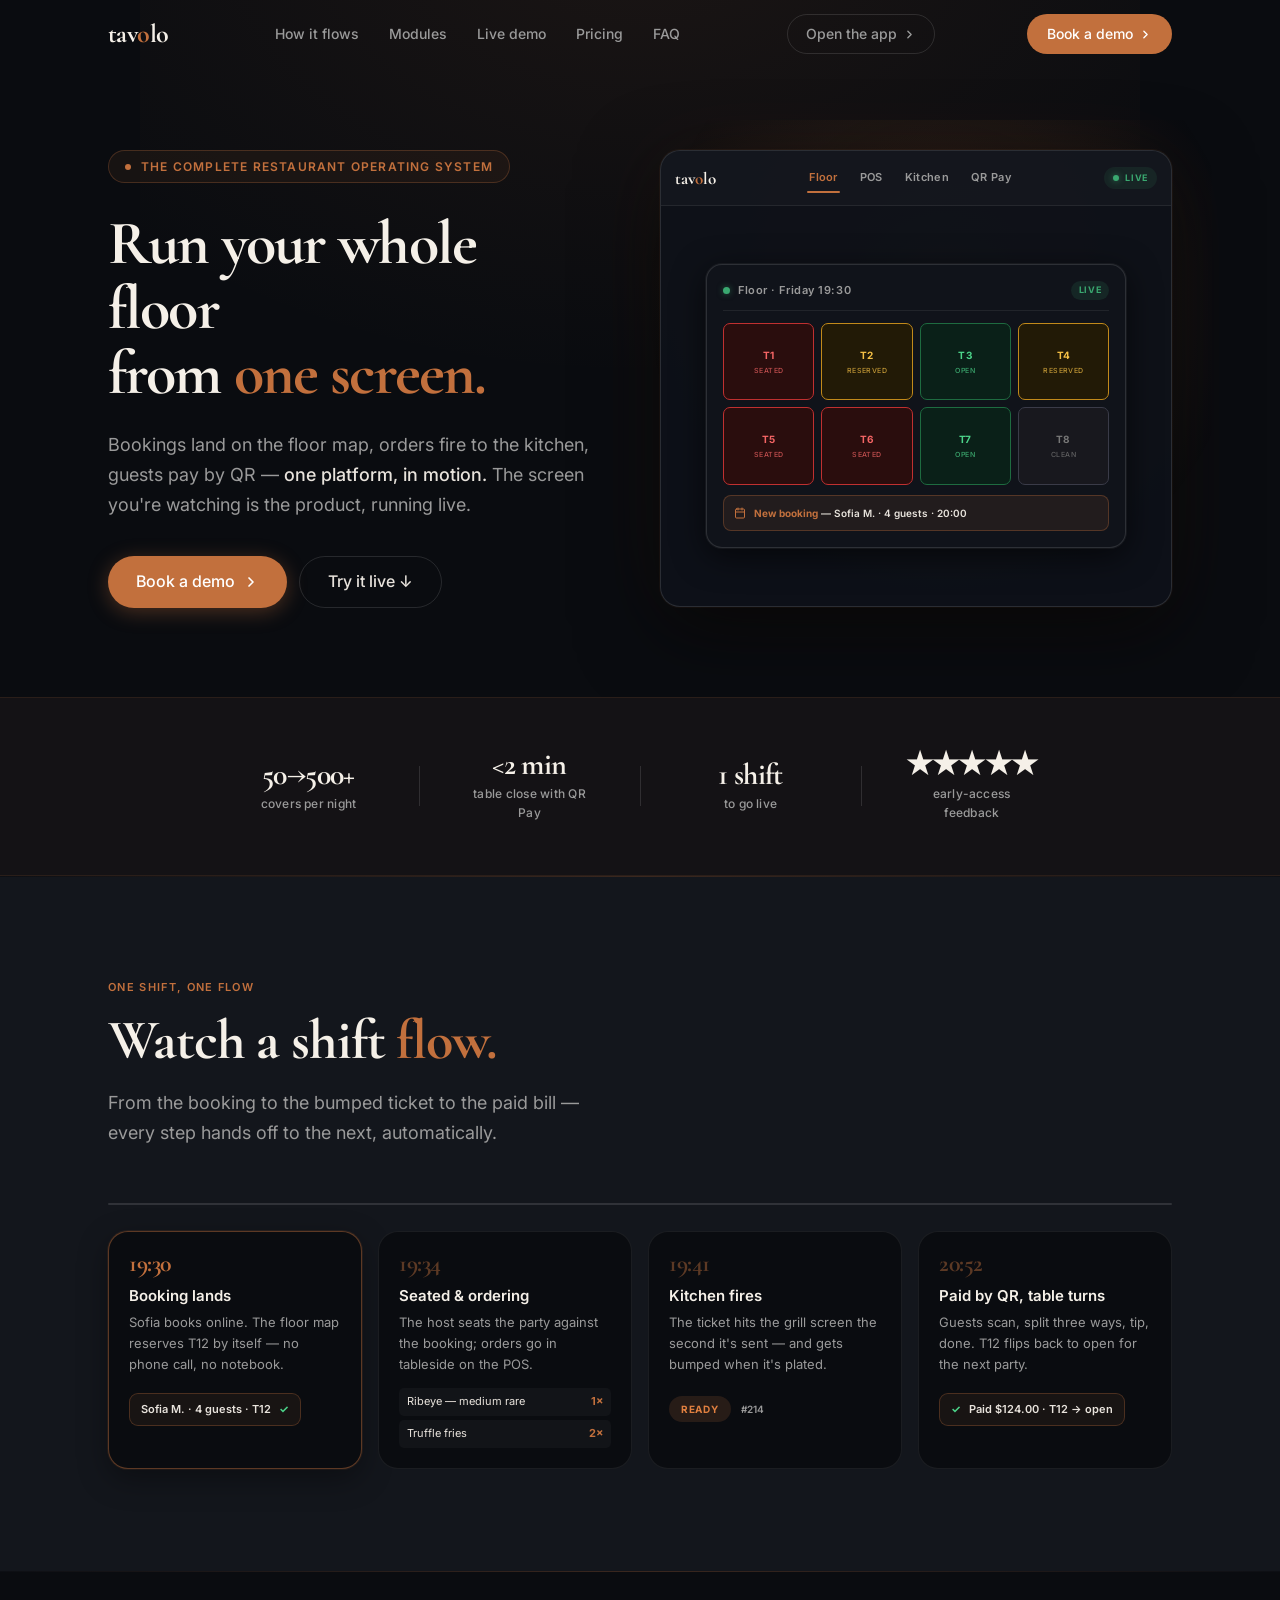
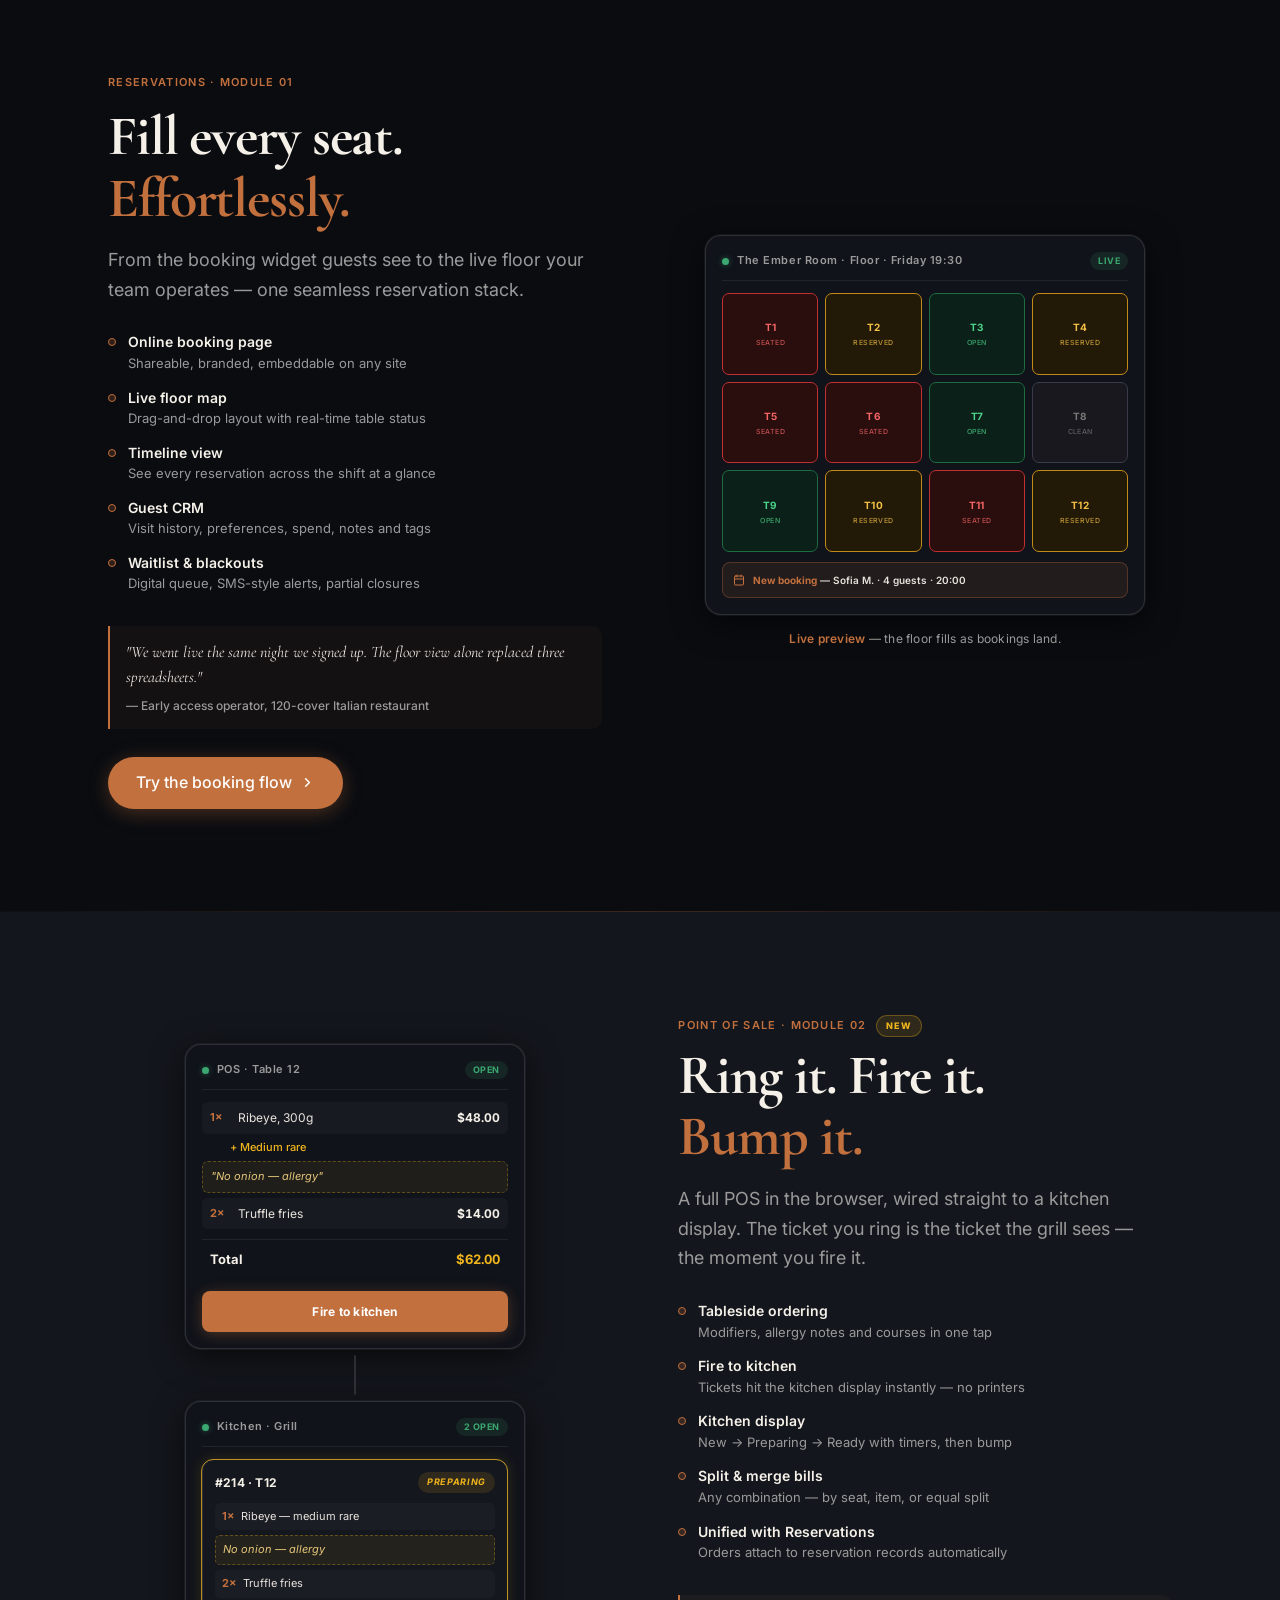
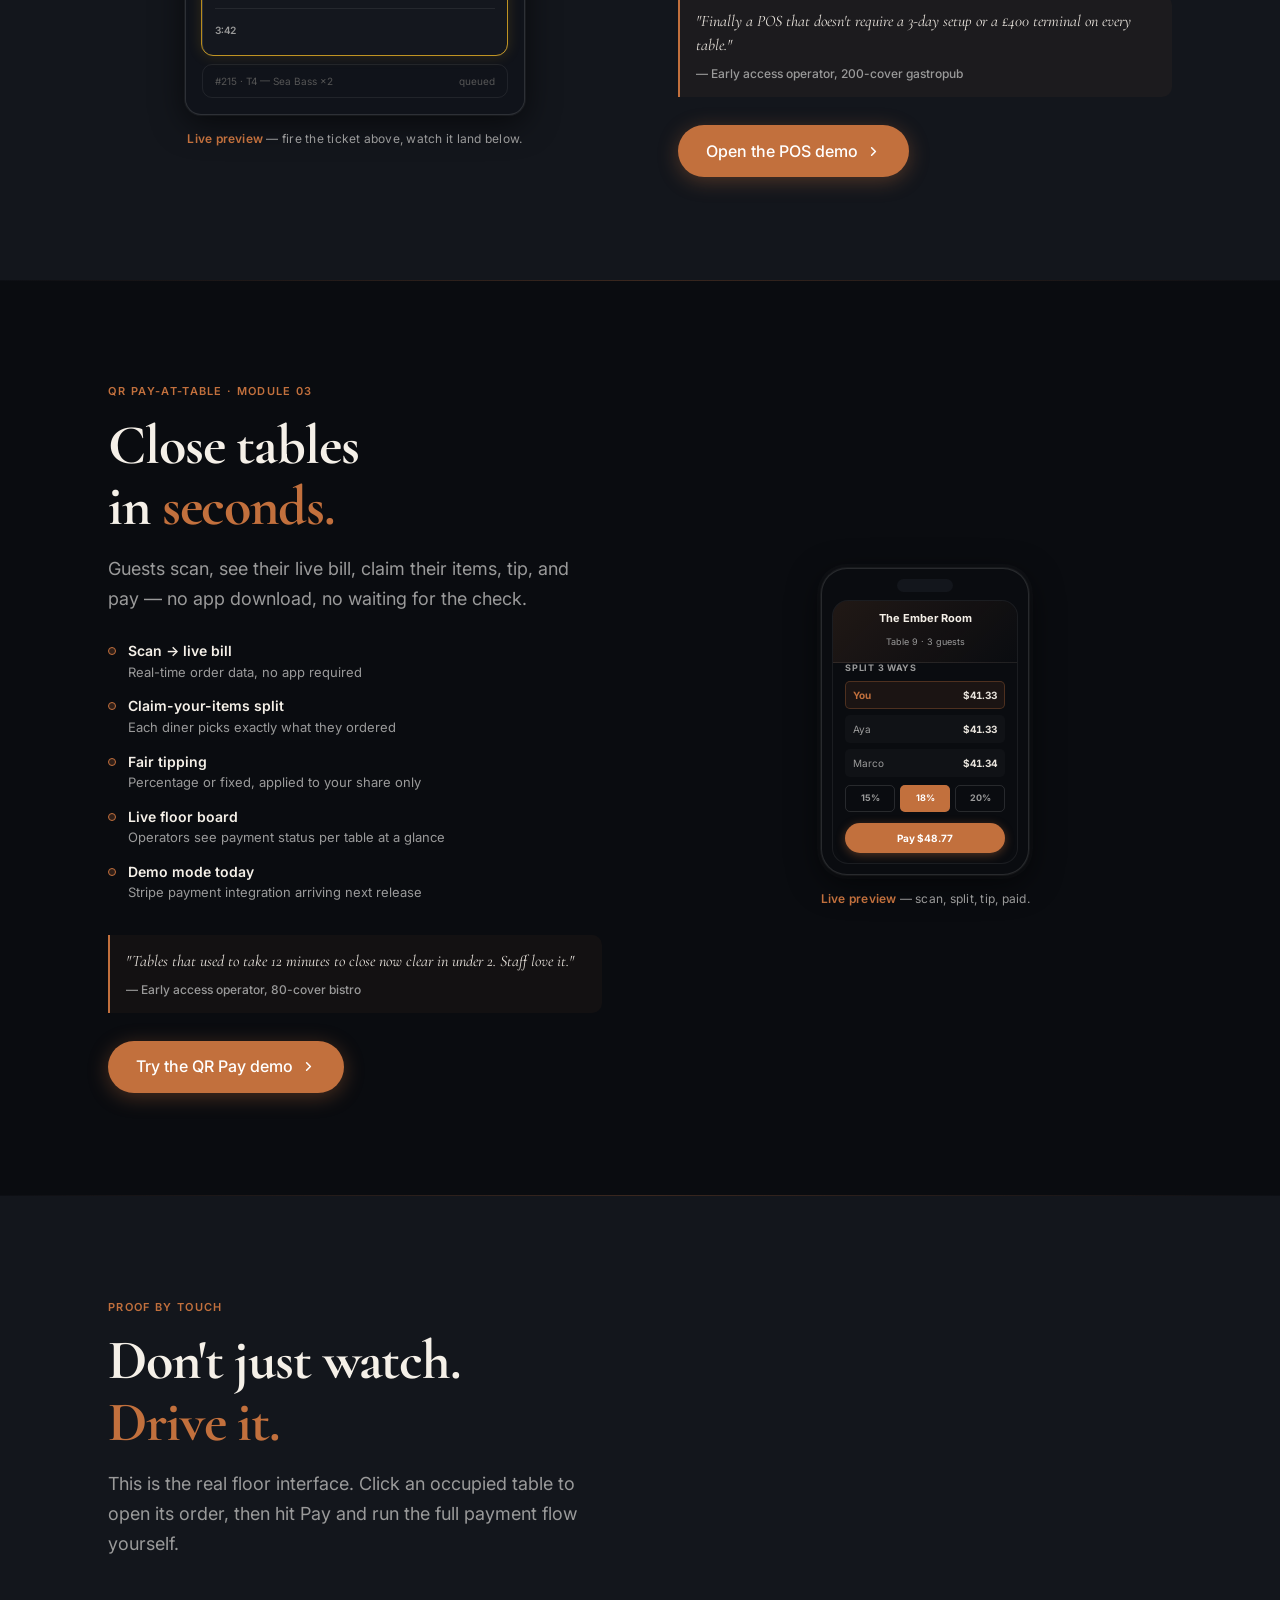
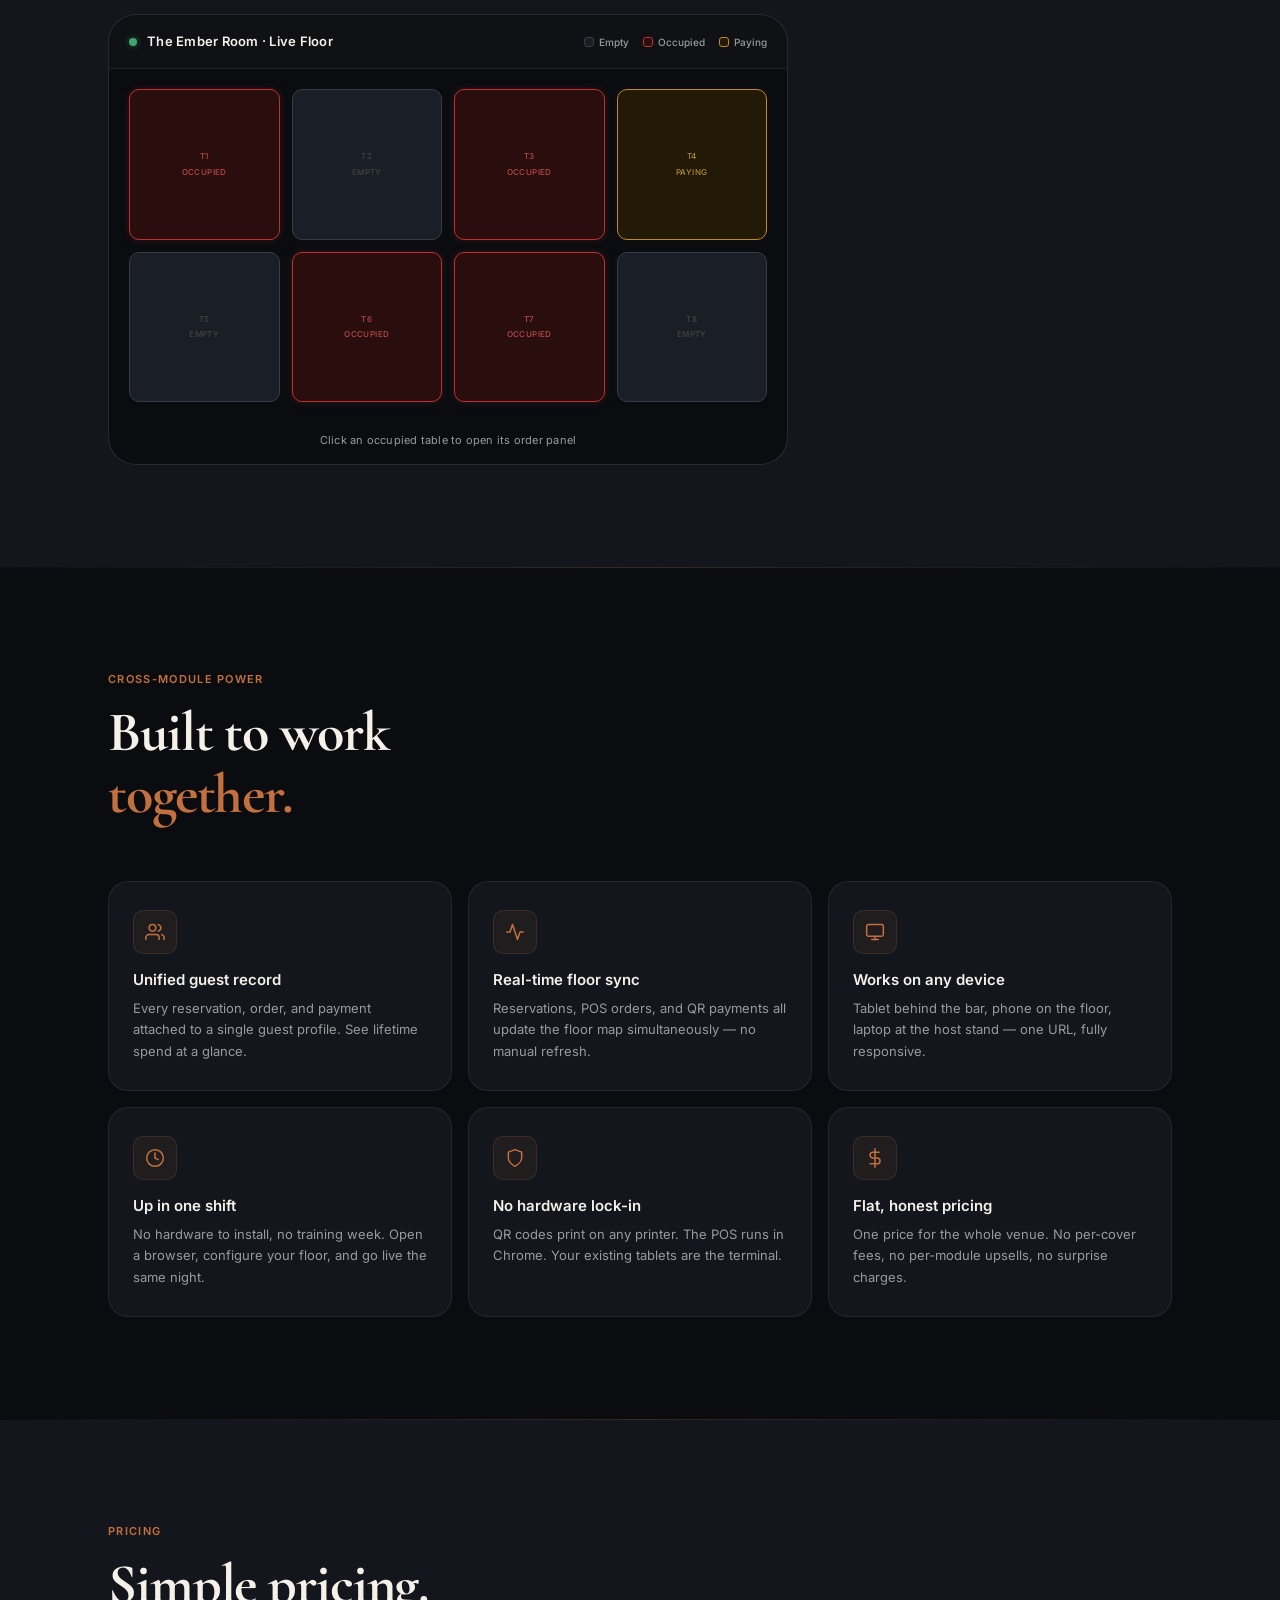
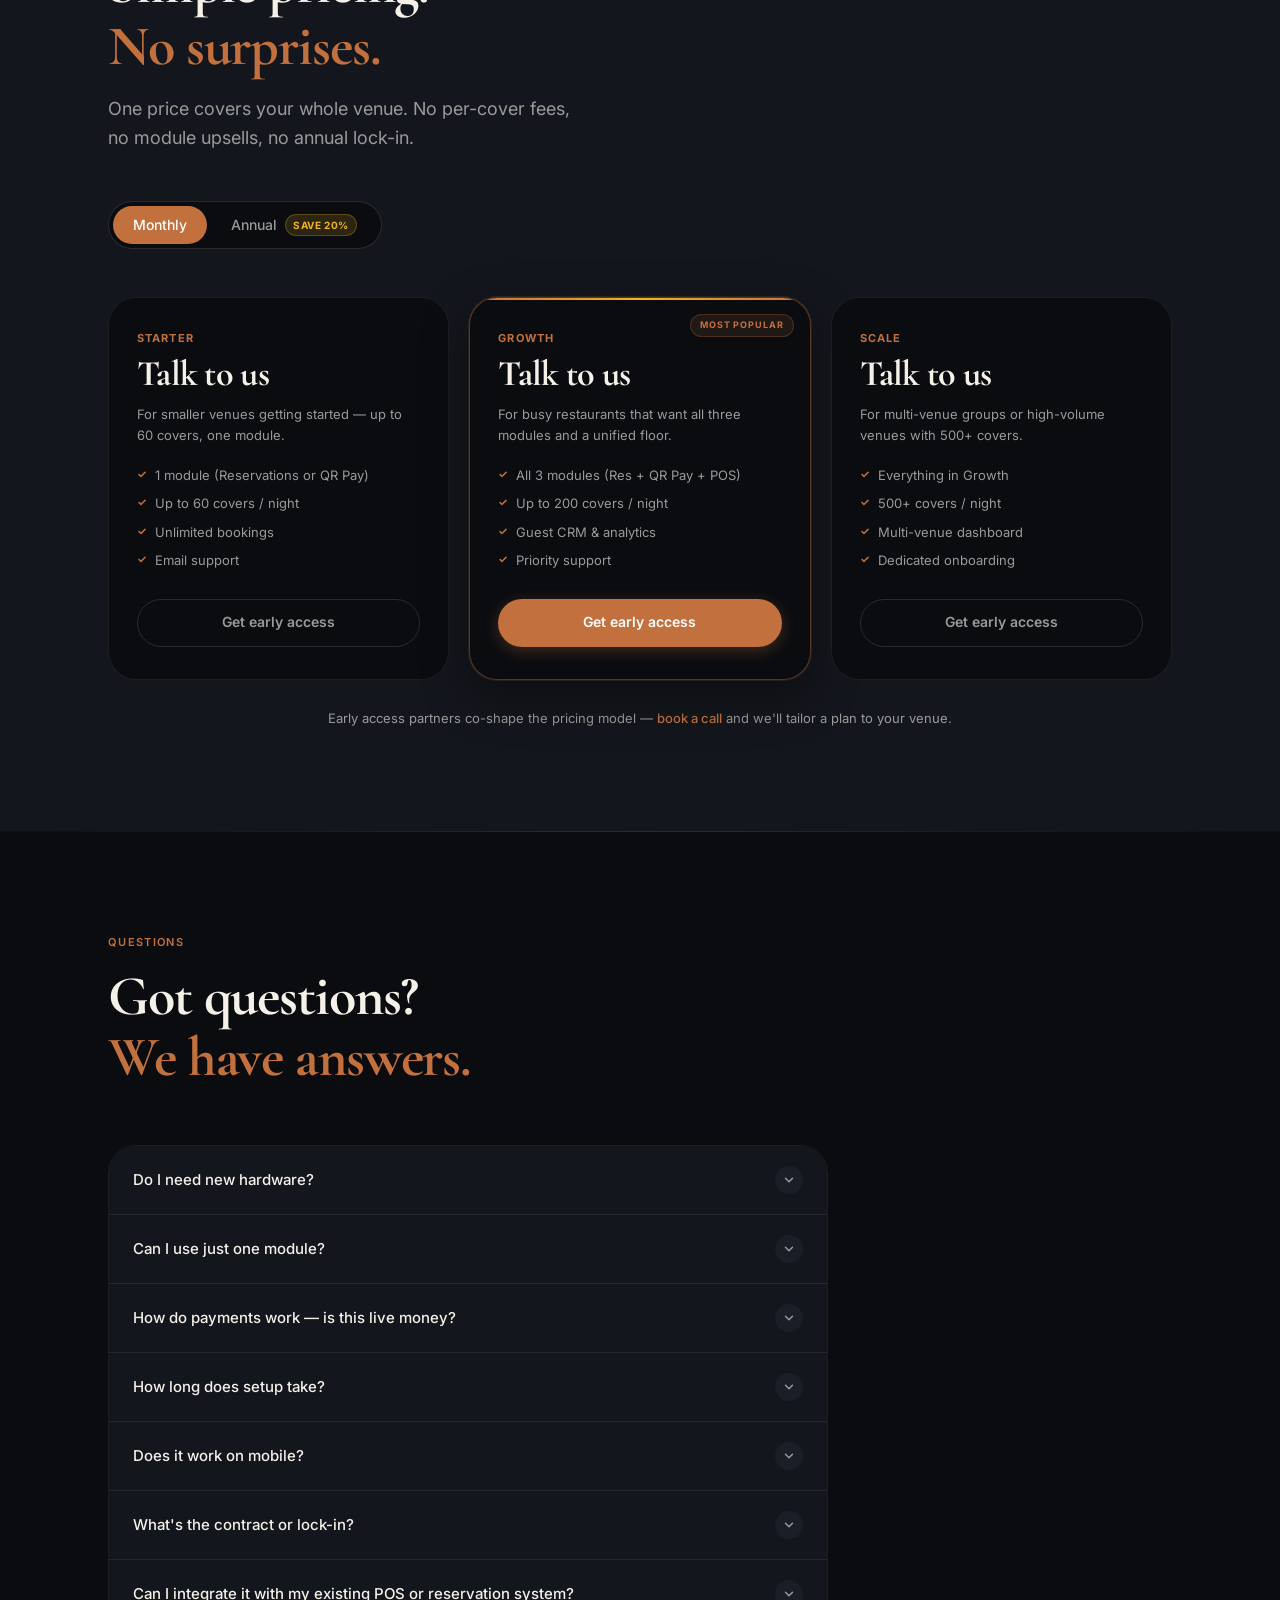
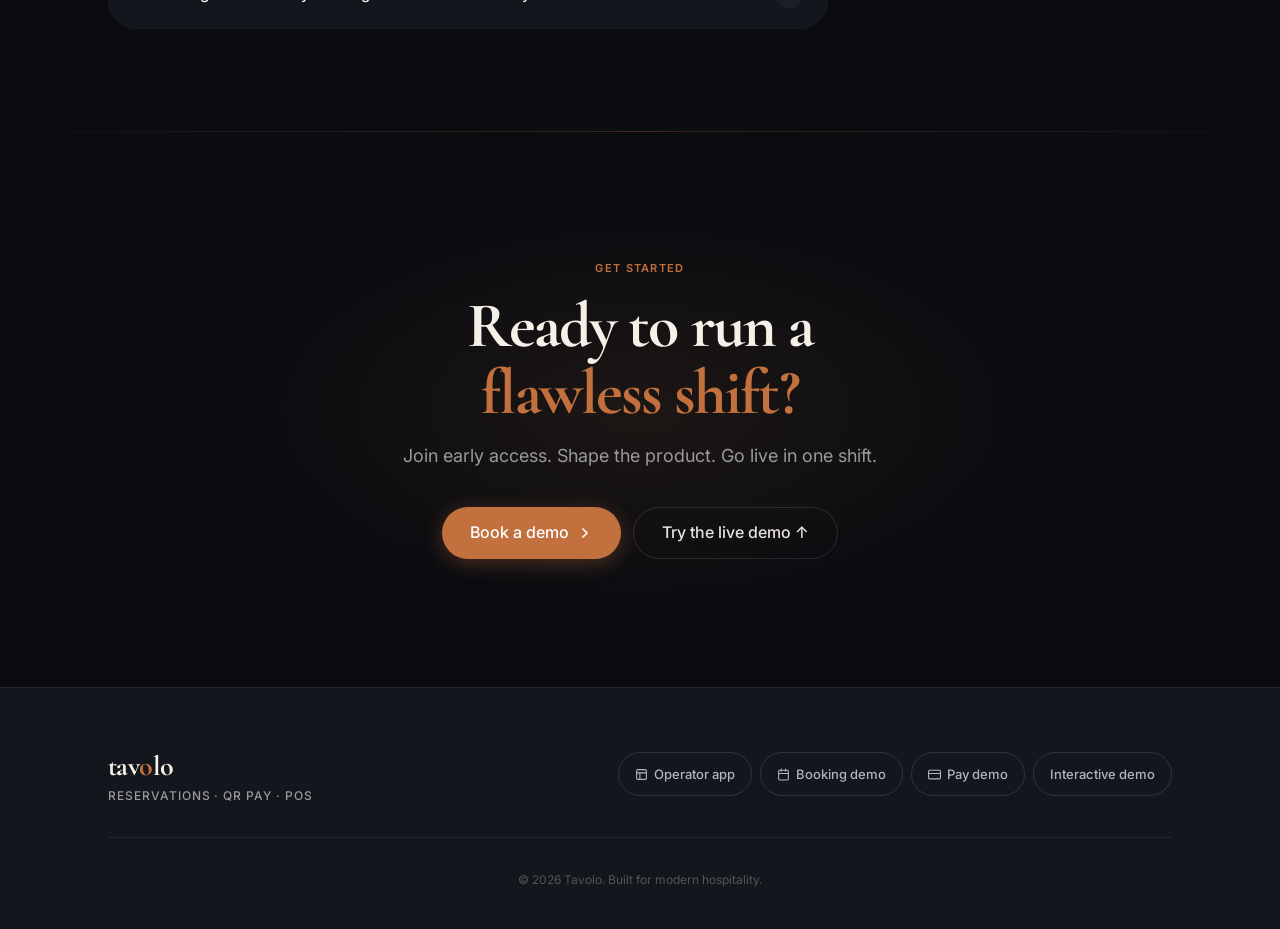
==== commit bf3f03d7: "Landing v2: show the product in motion Rebuild marketing landing from static cards into a live, self" ====
--- a/index.html
+++ b/index.html
@@ -4,15 +4,15 @@
 <meta charset="UTF-8">
 <meta name="viewport" content="width=device-width, initial-scale=1">
 <meta name="theme-color" content="#0d0f14">
-<meta name="description" content="Tavolo — the complete restaurant operating system. Reservations, QR Pay-at-Table, and POS in one platform. Built for modern hospitality.">
-<title>Tavolo — One Platform. Every Seat, Every Order, Every Payment.</title>
+<meta name="description" content="Tavolo is the restaurant operating system: reservations, POS, kitchen display and QR pay-at-table in one platform. Watch it run live on this page.">
+<title>Tavolo — Run your whole floor from one screen.</title>
 <link rel="icon" href="data:image/svg+xml,%3Csvg xmlns='http://www.w3.org/2000/svg' viewBox='0 0 32 32'%3E%3Crect width='32' height='32' rx='7' fill='%23c2703d'/%3E%3Ctext x='16' y='23' font-family='Georgia,serif' font-size='20' font-weight='700' text-anchor='middle' fill='%23fff'%3ET%3C/text%3E%3C/svg%3E">
 <link rel="preconnect" href="https://fonts.googleapis.com">
 <link rel="preconnect" href="https://fonts.gstatic.com" crossorigin>
 <link href="https://fonts.googleapis.com/css2?family=Cormorant+Garamond:ital,wght@0,600;0,700;1,600;1,700&family=Inter:wght@400;500;600&display=swap" rel="stylesheet">
 <style>
 /* ============================================================
-   TAVOLO LANDING v2 — Midnight & Copper — Three Modules
+   TAVOLO LANDING v3 — Midnight & Copper — The app, in motion
    ============================================================ */
 
 /* ---- Reset ---- */
@@ -49,6 +49,7 @@
   --text-2:#E8E3DC;
   --muted:#9A9A9A;
   --faint:#555;
+  --green:#3aa870;
   --shadow-card:0 0 0 1px rgba(255,255,255,0.05),0 8px 32px rgba(0,0,0,0.6);
   --radius-sm:6px;
   --radius-md:10px;
@@ -198,7 +199,6 @@
 .btn-nav-cta:hover{background:var(--copper-hover)}
 .btn-nav-cta:active{transform:scale(0.97)}
 
-/* Mobile hamburger */
 .nav-toggle{
   display:none;
   flex-direction:column;gap:5px;
@@ -215,8 +215,7 @@
   border-radius:2px;
   transition:transform 0.2s,opacity 0.2s;
 }
-
-@media(max-width:767px){
+@media(max-width:860px){
   .site-nav,.nav-open-app{display:none}
   .nav-toggle{display:flex}
 }
@@ -224,35 +223,62 @@
   .btn-nav-cta{display:none}
 }
 
+/* Mobile menu drawer */
+.mobile-menu{
+  display:none;position:fixed;top:68px;left:0;right:0;
+  background:rgba(13,15,20,0.97);
+  backdrop-filter:blur(16px);-webkit-backdrop-filter:blur(16px);
+  border-bottom:1px solid var(--border-mid);
+  flex-direction:column;gap:0;
+  padding:12px 0 20px;
+  z-index:199;
+  overflow-x:hidden;
+}
+.mobile-menu.open{display:flex}
+.mobile-menu a{
+  display:flex;align-items:center;
+  padding:14px 24px;
+  font-size:16px;font-weight:500;color:var(--muted);
+  text-decoration:none;min-height:52px;
+  border-bottom:1px solid var(--border);
+  transition:color 0.15s,background 0.15s;
+}
+.mobile-menu a:last-child{border-bottom:0}
+.mobile-menu a:hover{color:var(--text);background:rgba(255,255,255,0.04)}
+.mobile-menu .mm-cta{
+  margin:12px 24px 0;
+  background:var(--copper);color:#fff;
+  justify-content:center;border-radius:var(--radius-full);
+  min-height:52px;font-weight:600;border-bottom:0;
+}
+.mobile-menu .mm-cta:hover{background:var(--copper-hover)}
+
 /* ============================================================
-   HERO
+   HERO — text + live cycling product stage
    ============================================================ */
 .hero{
-  padding:clamp(120px,14vw,160px) 0 clamp(72px,8vw,104px);
+  padding:clamp(110px,13vw,150px) 0 clamp(64px,7vw,96px);
   position:relative;overflow:hidden;
   background:var(--bg-deep);
 }
-/* Warm radial glow behind headline */
 .hero::before{
   content:'';position:absolute;
   top:-10%;left:50%;transform:translateX(-50%);
-  width:min(900px,130vw);height:600px;
-  background:radial-gradient(ellipse 900px 600px at 50% 0%,rgba(194,112,61,0.08),transparent 70%);
+  width:min(1000px,140vw);height:640px;
+  background:radial-gradient(ellipse 1000px 640px at 50% 0%,rgba(194,112,61,0.09),transparent 70%);
   pointer-events:none;z-index:0;
 }
 .hero-content{
   position:relative;z-index:1;
   display:grid;
-  grid-template-columns:1fr 1fr;
-  gap:clamp(40px,6vw,80px);
+  grid-template-columns:1fr 1.05fr;
+  gap:clamp(36px,5vw,64px);
   align-items:center;
 }
-@media(max-width:900px){
+@media(max-width:960px){
   .hero-content{grid-template-columns:1fr}
 }
-
-/* Text side */
-.hero-text{max-width:560px}
+.hero-text{max-width:560px;min-width:0}
 .hero-eyebrow{
   display:inline-flex;align-items:center;gap:10px;
   font-size:12px;font-weight:600;letter-spacing:0.1em;text-transform:uppercase;
@@ -273,7 +299,7 @@
 }
 .hero-headline{
   font-family:var(--serif);
-  font-size:clamp(44px,6vw,64px);
+  font-size:clamp(42px,5.6vw,62px);
   font-weight:700;line-height:1.05;
   letter-spacing:-0.03em;
   color:var(--text);
@@ -283,7 +309,7 @@
 .hero-subline{
   font-size:clamp(15px,2vw,18px);
   color:var(--muted);line-height:1.65;
-  margin-bottom:40px;
+  margin-bottom:36px;
 }
 .hero-subline strong{color:var(--text-2);font-weight:500}
 .hero-actions{
@@ -291,163 +317,512 @@
   align-items:center;
 }
 
-/* ---- Layered composite visual ---- */
+/* ---- Live product stage ---- */
 .hero-visual{
+  position:relative;min-width:0;
   display:flex;justify-content:center;align-items:center;
-  min-height:360px;
-}
-.hero-composite{
+}
+.hero-stage-wrap{
+  position:relative;width:100%;max-width:540px;
+  perspective:1100px;
+}
+.hero-stage-glow{
+  position:absolute;inset:-30px -40px;
+  background:radial-gradient(ellipse at 55% 35%,rgba(194,112,61,0.16),transparent 65%);
+  pointer-events:none;z-index:0;
+}
+.hero-stage{
+  position:relative;z-index:1;
+  background:rgba(15,18,25,0.92);
+  border:1px solid var(--border-mid);
+  border-radius:var(--radius-xl);
+  box-shadow:0 24px 80px rgba(0,0,0,0.55),0 0 0 1px rgba(194,112,61,0.08),0 0 90px rgba(194,112,61,0.07);
+  overflow:hidden;
+  transform:rotateX(var(--tx,0deg)) rotateY(var(--ty,0deg));
+  transition:transform 0.25s ease-out;
+  will-change:transform;
+}
+.stage-bar{
+  display:flex;align-items:center;gap:10px;
+  padding:9px 14px;
+  border-bottom:1px solid var(--border);
+  background:rgba(255,255,255,0.02);
+}
+.stage-brand{
+  font-family:var(--serif);font-weight:700;font-size:17px;
+  color:var(--text);line-height:1;flex-shrink:0;
+}
+.stage-brand b{color:var(--copper);font-weight:700}
+.stage-tabs{
+  display:flex;gap:2px;flex:1;min-width:0;
+  justify-content:center;flex-wrap:nowrap;
+}
+.stage-tab{
   position:relative;
-  width:340px;height:340px;
+  font-size:11px;font-weight:600;color:var(--muted);
+  padding:8px 10px;min-height:36px;
+  border-radius:var(--radius-sm);
+  letter-spacing:0.03em;white-space:nowrap;
+  transition:color 0.15s;
+}
+.stage-tab:hover{color:var(--text)}
+.stage-tab.active{color:var(--copper)}
+.stage-tab::after{
+  content:'';position:absolute;left:8px;right:8px;bottom:3px;height:2px;
+  border-radius:2px;background:var(--copper);
+  transform:scaleX(0);transform-origin:left;
+}
+.stage-tab.active::after{animation:tabfill 4.2s linear forwards}
+@keyframes tabfill{from{transform:scaleX(0)}to{transform:scaleX(1)}}
+.stage-live{
+  display:inline-flex;align-items:center;gap:6px;
+  font-size:9px;font-weight:700;letter-spacing:0.08em;text-transform:uppercase;
+  color:var(--green);background:rgba(58,168,112,0.1);
+  padding:4px 9px;border-radius:var(--radius-full);
   flex-shrink:0;
 }
+.stage-live i{
+  width:6px;height:6px;border-radius:50%;
+  background:var(--green);box-shadow:0 0 6px rgba(58,168,112,0.6);
+  animation:pulse-dot 2s ease-in-out infinite;
+}
+.stage-view{position:relative;height:400px;overflow:hidden}
+.stage-panel{
+  position:absolute;inset:0;
+  display:flex;align-items:center;justify-content:center;
+  padding:18px;
+  opacity:0;transform:translateY(10px) scale(0.985);
+  transition:opacity 0.45s ease,transform 0.45s ease;
+  pointer-events:none;
+}
+.stage-panel.on{opacity:1;transform:none}
+
+/* Floating toasts over the stage */
+.hero-toast{
+  position:absolute;top:12px;right:12px;z-index:5;
+  display:flex;align-items:center;gap:8px;
+  max-width:calc(100% - 24px);
+  background:rgba(19,22,28,0.96);
+  border:1px solid rgba(194,112,61,0.35);
+  border-radius:10px;padding:8px 12px;
+  font-size:11px;font-weight:600;color:var(--text-2);
+  box-shadow:0 8px 24px rgba(0,0,0,0.5);
+  opacity:0;transform:translateY(-8px);
+  pointer-events:none;
+}
+.hero-toast svg{flex-shrink:0}
+.hero-toast b{color:var(--copper);font-weight:700}
+.hero-toast .tg{color:var(--green);font-weight:700}
+.hero-toast-1{animation:toast 16s ease-in-out infinite}
+.hero-toast-2{animation:toast 16s ease-in-out infinite;animation-delay:8s}
+@keyframes toast{
+  0%{opacity:0;transform:translateY(-8px)}
+  3%,22%{opacity:1;transform:none}
+  27%,100%{opacity:0;transform:translateY(-8px)}
+}
+
 @media(max-width:479px){
-  .hero-composite{width:290px;height:290px}
-}
-
-/* Shared card base */
-.hc-card{
-  position:absolute;
-  background:var(--surface);
+  .stage-brand{display:none}
+  .stage-tab{padding:8px 7px;font-size:10px}
+  .stage-view{height:368px}
+}
+
+/* ============================================================
+   LIVE PREVIEWS — shared card chrome
+   All loops are transform/opacity only. Base (non-animated)
+   styles double as the prefers-reduced-motion static state.
+   ============================================================ */
+.pv{
+  background:#10131a;
   border:1px solid var(--border-mid);
   border-radius:var(--radius-lg);
-  padding:14px;
+  padding:16px;
   box-shadow:var(--shadow-card);
-  font-size:11px;
-}
-.hc-card-header{
-  display:flex;align-items:center;gap:7px;
+  width:100%;max-width:420px;min-width:0;
+  font-size:12px;
+}
+.pv-head{
+  display:flex;align-items:center;gap:8px;
+  margin-bottom:12px;padding-bottom:10px;
+  border-bottom:1px solid var(--border);
+}
+.pv-title{
+  font-size:11px;font-weight:600;color:var(--muted);letter-spacing:0.05em;
+  flex:1;min-width:0;white-space:nowrap;overflow:hidden;text-overflow:ellipsis;
+}
+.pv-dot{
+  width:7px;height:7px;border-radius:50%;flex-shrink:0;
+  background:var(--green);box-shadow:0 0 6px rgba(58,168,112,0.5);
+  animation:pulse-dot 2s ease-in-out infinite;
+}
+.pv-live{
+  font-size:9px;font-weight:700;letter-spacing:0.06em;text-transform:uppercase;
+  padding:2px 8px;border-radius:var(--radius-full);
+  background:rgba(58,168,112,0.12);color:var(--green);flex-shrink:0;
+}
+.pv-caption{
+  font-size:12px;color:var(--muted);text-align:center;
+  margin-top:14px;letter-spacing:0.02em;
+}
+.pv-caption b{color:var(--copper);font-weight:600}
+
+/* ============================================================
+   PREVIEW 1 — RESERVATIONS floor filling up (12s loop)
+   Animated tiles crossfade stacked state layers:
+   open → reserved → seated. A booking chip slides in.
+   ============================================================ */
+.pvr-grid{display:grid;grid-template-columns:repeat(4,1fr);gap:7px}
+.pvr-tbl{
+  position:relative;aspect-ratio:1.18;border-radius:7px;
+  font-size:10px;font-weight:700;letter-spacing:0.03em;
+  min-width:0;
+}
+.pvr-st{
+  position:absolute;inset:0;
+  display:flex;flex-direction:column;align-items:center;justify-content:center;gap:2px;
+  border-radius:7px;border:1px solid;
+}
+.pvr-st small{font-size:7px;font-weight:500;opacity:0.75;text-transform:uppercase;letter-spacing:0.06em}
+.pvr-open{background:#0a2018;border-color:#1e6b40;color:#4cd48a}
+.pvr-rsv{background:#221a06;border-color:#c28a1a;color:#f5c045}
+.pvr-seat{background:#2a0d0d;border-color:#c03030;color:#f56565}
+.pvr-dirty{background:#18181e;border-color:#3a3b48;color:#777}
+/* animated tiles: all layers hidden except the chosen reduced-motion keeper */
+.pvr-anim .pvr-st{opacity:0}
+.pvr-anim .pvr-keep{opacity:1}
+.pvr-anim .pvr-st{
+  animation-duration:12s;animation-iteration-count:infinite;animation-timing-function:ease-in-out;
+}
+.pvr-anim .pvr-open{animation-name:pvrOpen}
+.pvr-anim .pvr-rsv{animation-name:pvrRsv}
+.pvr-anim .pvr-seat{animation-name:pvrSeat}
+@keyframes pvrOpen{0%,28%{opacity:1}34%,94%{opacity:0}100%{opacity:1}}
+@keyframes pvrRsv{0%,28%{opacity:0}34%,58%{opacity:1}64%,100%{opacity:0}}
+@keyframes pvrSeat{0%,58%{opacity:0}64%,94%{opacity:1}100%{opacity:0}}
+.pvr-d1 .pvr-st{animation-delay:-4s}
+.pvr-d2 .pvr-st{animation-delay:-8s}
+.pvr-d3 .pvr-st{animation-delay:-6s}
+/* new-booking chip — height reserved so the loop never shifts layout */
+.pvr-chipwrap{position:relative;height:36px;margin-top:10px}
+.pvr-chip{
+  position:absolute;inset:0;
+  display:flex;align-items:center;gap:8px;
+  background:rgba(194,112,61,0.1);
+  border:1px solid rgba(194,112,61,0.32);
+  border-radius:8px;padding:0 10px;
+  font-size:10px;font-weight:600;color:var(--text-2);
+  white-space:nowrap;overflow:hidden;
+  animation:pvrChip 12s ease-in-out infinite;
+}
+.pvr-chip svg{flex-shrink:0}
+.pvr-chip b{color:var(--copper);font-weight:700}
+@keyframes pvrChip{
+  0%,6%{opacity:0;transform:translateY(8px)}
+  12%,46%{opacity:1;transform:none}
+  54%,100%{opacity:0;transform:translateY(-6px)}
+}
+
+/* ============================================================
+   PREVIEW 2 — POS ticket being rung & fired (10s loop)
+   Items land one by one, total ticks up, fire pulse.
+   ============================================================ */
+.pvp-rows{display:flex;flex-direction:column;gap:5px;margin-bottom:10px}
+.pvp-row{
+  display:flex;align-items:center;gap:8px;
+  padding:6px 8px;border-radius:6px;
+  background:rgba(255,255,255,0.03);
+  animation-duration:10s;animation-timing-function:ease-out;animation-iteration-count:infinite;
+}
+.pvp-q{font-weight:700;color:var(--copper);flex-shrink:0;font-size:11px;width:20px}
+.pvp-n{color:var(--text-2);flex:1;min-width:0;font-size:12px;white-space:nowrap;overflow:hidden;text-overflow:ellipsis}
+.pvp-p{font-weight:700;color:var(--text);flex-shrink:0;font-variant-numeric:tabular-nums;font-size:12px}
+.pvp-mod{background:transparent;padding:0 8px 0 28px;color:var(--gold);font-size:11px;font-weight:500}
+.pvp-note{
+  background:rgba(240,181,29,0.07);
+  border:1px dashed rgba(240,181,29,0.3);
+  color:#e8c87a;font-size:11px;font-style:italic;
+}
+.pvp-r1{animation-name:pvpR1}
+.pvp-r2{animation-name:pvpR2}
+.pvp-r3{animation-name:pvpR3}
+.pvp-r4{animation-name:pvpR4}
+@keyframes pvpR1{0%,6%{opacity:0;transform:translateY(6px)}11%,88%{opacity:1;transform:none}94%,100%{opacity:0;transform:translateY(6px)}}
+@keyframes pvpR2{0%,18%{opacity:0;transform:translateY(6px)}23%,88%{opacity:1;transform:none}94%,100%{opacity:0;transform:translateY(6px)}}
+@keyframes pvpR3{0%,28%{opacity:0;transform:translateY(6px)}33%,88%{opacity:1;transform:none}94%,100%{opacity:0;transform:translateY(6px)}}
+@keyframes pvpR4{0%,40%{opacity:0;transform:translateY(6px)}45%,88%{opacity:1;transform:none}94%,100%{opacity:0;transform:translateY(6px)}}
+/* running total — stacked amounts crossfade ($0.00 → $48.00 → $62.00) */
+.pvp-total{
+  display:flex;justify-content:space-between;align-items:center;
+  padding:9px 8px;border-top:1px solid var(--border);
+  font-size:13px;font-weight:700;color:var(--text);
+  margin-bottom:12px;
+}
+.pvp-amts{position:relative;color:var(--gold);font-variant-numeric:tabular-nums;text-align:right}
+.pvp-amts b{font-weight:700;animation-duration:10s;animation-timing-function:ease;animation-iteration-count:infinite}
+.pvp-a1,.pvp-a2{position:absolute;right:0;top:0;opacity:0}
+.pvp-a3{position:static;opacity:1}
+.pvp-a1{animation-name:pvpA1}
+.pvp-a2{animation-name:pvpA2}
+.pvp-a3{animation-name:pvpA3}
+@keyframes pvpA1{0%,9%{opacity:1}13%,93%{opacity:0}97%,100%{opacity:1}}
+@keyframes pvpA2{0%,12%{opacity:0}14%,43%{opacity:1}46%,100%{opacity:0}}
+@keyframes pvpA3{0%,45%{opacity:0}47%,92%{opacity:1}96%,100%{opacity:0}}
+/* fire to kitchen — copper pulse + label swap */
+.pvp-fire{
+  position:relative;
+  display:flex;align-items:center;justify-content:center;gap:8px;
+  background:var(--copper);color:#fff;
+  border-radius:8px;padding:11px;
+  font-size:12px;font-weight:700;letter-spacing:0.02em;
+  box-shadow:0 2px 14px rgba(194,112,61,0.35);
+  overflow:hidden;
+  animation:pvpFirePop 10s ease infinite;
+}
+@keyframes pvpFirePop{0%,56%{transform:none}59%{transform:scale(1.035)}63%,100%{transform:none}}
+.pvp-fire::after{
+  content:'';position:absolute;inset:0;border-radius:8px;
+  background:rgba(255,255,255,0.28);
+  opacity:0;animation:pvpFlash 10s ease infinite;
+}
+@keyframes pvpFlash{0%,56%{opacity:0}59%{opacity:1}65%,100%{opacity:0}}
+.pvp-f1{position:static;opacity:1;animation:pvpF1 10s ease infinite}
+.pvp-f2{position:absolute;inset:0;display:flex;align-items:center;justify-content:center;opacity:0;animation:pvpF2 10s ease infinite}
+@keyframes pvpF1{0%,57%{opacity:1}61%,94%{opacity:0}98%,100%{opacity:1}}
+@keyframes pvpF2{0%,59%{opacity:0}63%,91%{opacity:1}95%,100%{opacity:0}}
+
+/* ============================================================
+   PREVIEW 3 — KITCHEN (KDS) ticket advancing (10s loop)
+   New → Preparing → Ready, edge color shifts, then a bump.
+   Every animated child carries .pvk-a so the deep-dive pair
+   can phase-shift the whole component for POS sync.
+   ============================================================ */
+.pvk-card{
+  position:relative;
+  background:rgba(255,255,255,0.02);
+  border:1.5px solid var(--border-mid);
+  border-radius:12px;padding:12px;
+  animation:pvkCard 10s ease infinite;
+}
+@keyframes pvkCard{
+  0%{opacity:0;transform:translateY(8px)}
+  4%,88%{opacity:1;transform:none}
+  93%{opacity:0;transform:translateY(-14px)}
+  94%,100%{opacity:0;transform:translateY(8px)}
+}
+.pvk-edge{
+  position:absolute;inset:-1.5px;border-radius:12px;
+  border:1.5px solid;pointer-events:none;opacity:0;
+  animation-duration:10s;animation-timing-function:ease;animation-iteration-count:infinite;
+}
+.pvk-e1{border-color:rgba(58,168,112,0.8);box-shadow:0 0 14px rgba(58,168,112,0.18);animation-name:pvkE1}
+.pvk-e2{border-color:rgba(240,181,29,0.75);box-shadow:0 0 14px rgba(240,181,29,0.15);animation-name:pvkE2;opacity:1}
+.pvk-e3{border-color:rgba(194,112,61,0.9);box-shadow:0 0 16px rgba(194,112,61,0.25);animation-name:pvkE3}
+@keyframes pvkE1{0%,4%{opacity:0}6%,30%{opacity:1}34%,100%{opacity:0}}
+@keyframes pvkE2{0%,31%{opacity:0}35%,66%{opacity:1}70%,100%{opacity:0}}
+@keyframes pvkE3{0%,67%{opacity:0}71%,90%{opacity:1}93%,100%{opacity:0}}
+.pvk-top{
+  display:flex;align-items:center;justify-content:space-between;gap:8px;
   margin-bottom:10px;
 }
-.hc-label{font-size:10px;font-weight:600;color:var(--muted);letter-spacing:0.05em;flex:1;min-width:0}
-
-/* Floor card — back */
-.hc-floor{
-  width:220px;top:0;left:0;
-  background:#0f1218;
-  border-color:rgba(255,255,255,0.09);
-  transform:rotate(-3deg) translateY(10px);
-  opacity:0;
-  animation:card-in 0.5s ease-out 0.2s forwards;
-}
-.hc-dot{width:7px;height:7px;border-radius:50%;flex-shrink:0}
-.hc-dot-green{background:#3aa870;box-shadow:0 0 6px rgba(58,168,112,0.5)}
-.hc-badge-live{
-  font-size:9px;font-weight:700;letter-spacing:0.06em;text-transform:uppercase;
-  padding:2px 7px;border-radius:var(--radius-full);
-  background:rgba(58,168,112,0.12);color:#3aa870;
-}
-.hc-floor-grid{
-  display:grid;grid-template-columns:repeat(3,1fr);gap:5px;
-}
-.hc-tbl{
-  display:flex;flex-direction:column;align-items:center;justify-content:center;
-  gap:2px;padding:6px 4px;border-radius:5px;
-  font-size:9px;font-weight:700;letter-spacing:0.04em;
-}
-.hc-tbl span{font-size:7px;font-weight:500;opacity:0.7;letter-spacing:0.05em}
-.hc-open{background:#0a2018;border:1px solid #1e6b40;color:#4cd48a}
-.hc-seated{background:#2a0d0d;border:1px solid #c03030;color:#f56565}
-.hc-rsv{background:#221a06;border:1px solid #c28a1a;color:#f5c045}
-
-/* QR Pay card — mid */
-.hc-pay{
-  width:190px;bottom:20px;left:60px;
-  background:#111520;
-  border-color:rgba(194,112,61,0.25);
-  box-shadow:var(--shadow-card),0 0 24px rgba(194,112,61,0.1);
-  opacity:0;
-  animation:card-in 0.5s ease-out 0.45s forwards;
-}
-.hc-qr-icon{
-  display:flex;align-items:center;justify-content:center;
-  width:22px;height:22px;border-radius:4px;
-  background:rgba(194,112,61,0.1);border:1px solid rgba(194,112,61,0.2);
-  flex-shrink:0;
-}
-.hc-bill-rows{display:flex;flex-direction:column;gap:3px;margin-bottom:8px}
-.hc-bill-row{
+.pvk-top b{font-size:12px;font-weight:700;color:var(--text);letter-spacing:0.02em}
+.pvk-pillbox{position:relative;display:inline-flex;flex-shrink:0}
+.pvk-pill{
+  font-size:9px;font-weight:700;letter-spacing:0.07em;text-transform:uppercase;
+  padding:3px 9px;border-radius:var(--radius-full);
+  white-space:nowrap;
+  animation-duration:10s;animation-timing-function:ease;animation-iteration-count:infinite;
+}
+.pvk-p-new{position:absolute;right:0;top:0;opacity:0;background:rgba(58,168,112,0.14);color:#4cd48a;animation-name:pvkE1}
+.pvk-p-prep{position:static;opacity:1;background:rgba(240,181,29,0.12);color:var(--gold);animation-name:pvkE2}
+.pvk-p-ready{position:absolute;right:0;top:0;opacity:0;background:rgba(194,112,61,0.16);color:#e08040;animation-name:pvkE3}
+.pvk-items{display:flex;flex-direction:column;gap:5px;margin-bottom:10px}
+.pvk-items li{
+  font-size:11px;color:var(--text-2);
+  padding:5px 7px;border-radius:5px;
+  background:rgba(255,255,255,0.025);
+  display:flex;gap:7px;align-items:center;
+}
+.pvk-items li b{color:var(--copper);font-weight:700;flex-shrink:0}
+.pvk-warn{
+  background:rgba(240,181,29,0.07) !important;
+  border:1px dashed rgba(240,181,29,0.3);
+  color:#e8c87a !important;font-style:italic;
+}
+.pvk-foot{
+  display:flex;align-items:center;justify-content:space-between;gap:8px;
+  padding-top:8px;border-top:1px solid var(--border);
+}
+.pvk-timer{position:relative;font-size:10px;font-weight:600;color:var(--muted);font-variant-numeric:tabular-nums}
+.pvk-timer i{font-style:normal;animation-duration:10s;animation-timing-function:ease;animation-iteration-count:infinite}
+.pvk-t1,.pvk-t3{position:absolute;left:0;top:0;opacity:0}
+.pvk-t2{position:static;opacity:1}
+.pvk-t1{animation-name:pvkE1}
+.pvk-t2{animation-name:pvkE2}
+.pvk-t3{animation-name:pvkE3}
+.pvk-bump{
+  font-size:10px;font-weight:700;
+  padding:4px 11px;border-radius:var(--radius-full);
+  background:rgba(58,168,112,0.15);color:#4cd48a;
+  border:1px solid rgba(58,168,112,0.35);
+  opacity:0;transform:scale(0.9);
+  animation:pvkBump 10s ease infinite;
+}
+@keyframes pvkBump{
+  0%,73%{opacity:0;transform:scale(0.9)}
+  77%,88%{opacity:1;transform:scale(1)}
+  92%,100%{opacity:0;transform:scale(0.9)}
+}
+/* dim queue ghost behind the live ticket */
+.pvk-ghost{
+  margin-top:8px;border-radius:10px;
+  border:1px solid var(--border);
+  padding:8px 12px;
   display:flex;justify-content:space-between;align-items:center;
-  padding:4px 5px;border-radius:4px;
+  font-size:10px;color:var(--faint);
+}
+
+/* ============================================================
+   PREVIEW 4 — QR PAY phone: bill → split & tip → paid (12s loop)
+   ============================================================ */
+.pvq{display:flex;flex-direction:column;align-items:center}
+.pvq-phone{
+  background:#0a0c10;
+  border:1.5px solid var(--border-mid);
+  border-radius:26px;padding:10px;
+  width:208px;max-width:100%;
+  box-shadow:var(--shadow-card),0 0 0 4px rgba(255,255,255,0.02);
+}
+.pvq-notch{width:56px;height:13px;background:#13161c;border-radius:var(--radius-full);margin:0 auto 8px}
+.pvq-screen{
+  position:relative;
+  background:var(--bg-deep);
+  border:1px solid var(--border);
+  border-radius:16px;overflow:hidden;
+  height:264px;
+}
+.pvq-shead{
+  text-align:center;padding:9px 8px;
+  border-bottom:1px solid var(--border);
+  background:linear-gradient(135deg,rgba(194,112,61,0.12),transparent);
+}
+.pvq-shead b{display:block;font-size:11px;font-weight:700;color:var(--text)}
+.pvq-shead span{font-size:9px;color:var(--muted)}
+.pvq-stage{
+  position:absolute;top:50px;left:0;right:0;bottom:0;
+  padding:10px 12px;
+  display:flex;flex-direction:column;gap:6px;
+  animation-duration:12s;animation-timing-function:ease-in-out;animation-iteration-count:infinite;
+}
+.pvq-s1,.pvq-s3{opacity:0}
+.pvq-s2{opacity:1}
+.pvq-s1{animation-name:pvqS1}
+.pvq-s2{animation-name:pvqS2}
+.pvq-s3{animation-name:pvqS3;align-items:center;justify-content:center;gap:8px}
+@keyframes pvqS1{0%{opacity:0}3%,26%{opacity:1}30%,100%{opacity:0}}
+@keyframes pvqS2{0%,30%{opacity:0}34%,62%{opacity:1}66%,100%{opacity:0}}
+@keyframes pvqS3{0%,66%{opacity:0}70%,92%{opacity:1}96%,100%{opacity:0}}
+.pvq-row{
+  display:flex;justify-content:space-between;align-items:center;gap:6px;
   font-size:10px;color:var(--muted);
-}
-.hc-bill-row span:last-child{color:var(--text-2);font-weight:600;font-size:10px}
-.hc-mine{background:rgba(194,112,61,0.07)}
-.hc-mine span:first-child{color:var(--copper)}
-.hc-mine span:first-child em{
-  font-style:normal;font-size:8px;font-weight:700;
-  background:rgba(194,112,61,0.15);color:var(--copper);
-  padding:1px 5px;border-radius:3px;margin-left:4px;
-}
-.hc-bill-total{
-  display:flex;justify-content:space-between;
-  padding:6px 5px 8px;border-top:1px solid var(--border);
-  font-size:10px;font-weight:600;color:var(--text-2);
-}
-.hc-gold{color:var(--gold)}
-.hc-pay-btn{
-  background:var(--copper);color:#fff;text-align:center;
-  border-radius:var(--radius-full);padding:6px;
-  font-size:10px;font-weight:700;letter-spacing:0.04em;
-  box-shadow:0 2px 10px rgba(194,112,61,0.4);
-}
-
-/* POS ticket card — front */
-.hc-pos{
-  width:180px;top:30px;right:0;
-  background:#0e1118;
-  border-color:rgba(240,181,29,0.2);
-  box-shadow:var(--shadow-card),0 0 20px rgba(240,181,29,0.08);
-  opacity:0;
-  animation:card-in 0.5s ease-out 0.7s forwards;
-}
-.hc-pos-badge{
-  font-size:8px;font-weight:800;letter-spacing:0.1em;text-transform:uppercase;
-  background:rgba(240,181,29,0.12);color:var(--gold);
-  padding:2px 7px;border-radius:var(--radius-full);
-  border:1px solid rgba(240,181,29,0.25);
-}
-.hc-pos-items{display:flex;flex-direction:column;gap:3px;margin-bottom:8px}
-.hc-pos-row{
-  display:flex;justify-content:space-between;
-  font-size:10px;color:var(--muted);padding:2px 0;
-}
-.hc-pos-row span:last-child{color:var(--text-2);font-weight:600}
-.hc-pos-divider{height:1px;background:var(--border);margin:6px 0}
-.hc-pos-total{
+  padding:4px 6px;border-radius:4px;background:rgba(255,255,255,0.025);
+}
+.pvq-row b{font-weight:700;color:var(--text-2);font-variant-numeric:tabular-nums}
+.pvq-tot{
   display:flex;justify-content:space-between;
   font-size:11px;font-weight:700;color:var(--text);
-  margin-bottom:10px;
-}
-.hc-pos-actions{display:grid;grid-template-columns:1fr 1fr;gap:5px}
-.hc-pos-btn-cash,.hc-pos-btn-card{
-  text-align:center;padding:5px;border-radius:5px;
-  font-size:10px;font-weight:700;letter-spacing:0.04em;
-}
-.hc-pos-btn-cash{background:var(--surface-raised);color:var(--muted);border:1px solid var(--border)}
-.hc-pos-btn-card{background:var(--copper);color:#fff;box-shadow:0 1px 8px rgba(194,112,61,0.35)}
-
-@keyframes card-in{
-  from{opacity:0;transform:translateY(12px) rotate(var(--card-rot,0deg))}
-  to{opacity:1;transform:translateY(0) rotate(var(--card-rot,0deg))}
-}
-.hc-floor{--card-rot:-3deg}
-.hc-pay{--card-rot:2deg}
-.hc-pos{--card-rot:1.5deg}
-
-@media(prefers-reduced-motion:reduce){
-  .hc-card{animation:none;opacity:1}
-  .eyebrow-dot{animation:none}
-}
-
-/* Mobile: composite stacks below text */
-@media(max-width:900px){
-  .hero-visual{min-height:320px}
-  .hero-composite{width:320px;height:320px}
-}
-@media(max-width:479px){
-  .hero-visual{min-height:300px}
-  .hero-composite{width:290px;height:290px}
+  padding:5px 6px 0;border-top:1px solid var(--border);margin-top:2px;
+}
+.pvq-tot b{color:var(--gold)}
+.pvq-btn{
+  margin-top:auto;
+  background:var(--copper);color:#fff;text-align:center;
+  border-radius:var(--radius-full);padding:7px;
+  font-size:10px;font-weight:700;
+  box-shadow:0 2px 10px rgba(194,112,61,0.4);
+}
+.pvq-cap{font-size:9px;font-weight:700;letter-spacing:0.08em;text-transform:uppercase;color:var(--muted)}
+.pvq-share{
+  display:flex;justify-content:space-between;align-items:center;
+  font-size:10px;color:var(--muted);
+  padding:5px 7px;border-radius:5px;
+  background:rgba(255,255,255,0.025);
+  border:1px solid transparent;
+  animation-duration:12s;animation-timing-function:ease;animation-iteration-count:infinite;
+}
+.pvq-share b{font-weight:700;color:var(--text-2);font-variant-numeric:tabular-nums}
+.pvq-me{background:rgba(194,112,61,0.09);border-color:rgba(194,112,61,0.3)}
+.pvq-me span{color:var(--copper);font-weight:700}
+.pvq-sh1{animation-name:pvqSh1}
+.pvq-sh2{animation-name:pvqSh2}
+.pvq-sh3{animation-name:pvqSh3}
+@keyframes pvqSh1{0%,34%{opacity:0;transform:translateX(-8px)}38%,100%{opacity:1;transform:none}}
+@keyframes pvqSh2{0%,36%{opacity:0;transform:translateX(-8px)}40%,100%{opacity:1;transform:none}}
+@keyframes pvqSh3{0%,38%{opacity:0;transform:translateX(-8px)}42%,100%{opacity:1;transform:none}}
+.pvq-tips{display:flex;gap:5px;margin-top:2px}
+.pvq-tip{
+  position:relative;flex:1;text-align:center;
+  font-size:9px;font-weight:700;color:var(--muted);
+  padding:5px 0;border-radius:5px;
+  border:1px solid var(--border-mid);
+}
+.pvq-tipsel{
+  position:absolute;inset:-1px;
+  display:flex;align-items:center;justify-content:center;
+  background:var(--copper);color:#fff;
+  border-radius:5px;font-style:normal;
+  animation:pvqTip 12s ease infinite;
+}
+@keyframes pvqTip{
+  0%,46%{opacity:0;transform:scale(0.85)}
+  50%,100%{opacity:1;transform:none}
+}
+.pvq-check{
+  width:44px;height:44px;border-radius:50%;
+  display:flex;align-items:center;justify-content:center;
+  background:rgba(58,168,112,0.12);
+  border:1.5px solid rgba(58,168,112,0.45);
+  animation:pvqCheck 12s ease infinite;
+}
+@keyframes pvqCheck{
+  0%,68%{opacity:0;transform:scale(0.4)}
+  72%{opacity:1;transform:scale(1.1)}
+  75%,100%{opacity:1;transform:scale(1)}
+}
+.pvq-paid{font-size:13px;font-weight:700;color:var(--text)}
+.pvq-rcpt{font-size:9px;color:var(--muted)}
+
+/* ============================================================
+   POS → KITCHEN synced pair (deep-dive 2)
+   KDS phase-shifted so "New" lands right after the POS fires.
+   ============================================================ */
+.dd-pair{
+  display:flex;flex-direction:column;align-items:center;
+  gap:0;width:100%;
+}
+.dd-pair .pv{max-width:340px}
+.kds-sync .pvk-card,
+.kds-sync .pvk-edge,
+.kds-sync .pvk-pill,
+.kds-sync .pvk-timer i,
+.kds-sync .pvk-bump{animation-delay:-3.4s}
+.pair-link{
+  position:relative;width:2px;height:40px;flex-shrink:0;
+  background:var(--border-mid);border-radius:2px;
+  margin:6px 0;
+}
+.pair-link::after{
+  content:'';position:absolute;top:2px;left:50%;
+  width:8px;height:8px;margin-left:-4px;border-radius:50%;
+  background:var(--gold);
+  box-shadow:0 0 10px rgba(240,181,29,0.8);
+  opacity:0;
+  animation:pairdot 10s linear infinite;
+}
+@keyframes pairdot{
+  0%,57%{opacity:0;transform:translateY(0)}
+  60%{opacity:1;transform:translateY(5px)}
+  66%{opacity:1;transform:translateY(28px)}
+  68%,100%{opacity:0;transform:translateY(28px)}
 }
 
 /* ============================================================
@@ -459,10 +834,7 @@
   border-bottom:1px solid rgba(194,112,61,0.12);
   padding:clamp(28px,4vw,40px) 0;
 }
-.proof-inner{
-  display:flex;flex-wrap:wrap;align-items:center;justify-content:center;
-  gap:0;
-}
+.proof-inner{display:flex;flex-wrap:wrap;align-items:center;justify-content:center;gap:0}
 .proof-stat{
   display:flex;flex-direction:column;align-items:center;gap:4px;
   padding:12px clamp(20px,4vw,48px);
@@ -475,200 +847,107 @@
   font-weight:700;color:var(--text);
   letter-spacing:-0.02em;line-height:1;
 }
-.proof-lbl{
-  font-size:12px;font-weight:500;color:var(--muted);
-  text-align:center;letter-spacing:0.02em;
-}
-.proof-sep{
-  width:1px;height:40px;
-  background:var(--border-mid);
-  flex-shrink:0;align-self:center;
-}
+.proof-lbl{font-size:12px;font-weight:500;color:var(--muted);text-align:center;letter-spacing:0.02em}
+.proof-sep{width:1px;height:40px;background:var(--border-mid);flex-shrink:0;align-self:center}
 @media(max-width:600px){
   .proof-sep{display:none}
   .proof-stat{min-width:calc(50% - 24px)}
 }
 
 /* ============================================================
-   BENTO GRID
+   HOW A SHIFT FLOWS — one connected animated story
+   JS cycles .active across the four steps; the rail fills.
    ============================================================ */
-.bento-intro{
-  max-width:540px;margin-bottom:clamp(40px,5vw,64px);
-}
-.bento-grid{
-  display:grid;
-  grid-template-columns:2fr 1fr;
-  grid-template-rows:auto auto;
-  gap:20px;
-}
-/* Reservations: top-left 1×1 (spans 1 col) */
-.bento-res{grid-column:1;grid-row:1}
-/* QR Pay: top-right spanning 2 rows */
-.bento-pay{grid-column:2;grid-row:1/3}
-/* POS: bottom-left full width of col 1 */
-.bento-pos{grid-column:1;grid-row:2}
-
-@media(max-width:900px){
-  .bento-grid{grid-template-columns:1fr;grid-template-rows:auto}
-  .bento-res,.bento-pay,.bento-pos{grid-column:1;grid-row:auto}
-}
-
-.bento-card{
-  background:var(--surface);
+.flow-section{background:var(--surface)}
+.flow-intro{max-width:520px;margin-bottom:clamp(36px,5vw,56px)}
+.flow-track{
+  position:relative;height:2px;border-radius:2px;
+  background:var(--border-mid);
+  margin-bottom:26px;
+}
+.flow-fill{
+  position:absolute;inset:0;border-radius:2px;
+  background:linear-gradient(90deg,var(--copper),var(--gold));
+  transform:scaleX(var(--p,0));transform-origin:left;
+  transition:transform 0.7s cubic-bezier(0.6,0,0.3,1);
+}
+.flow-steps{
+  display:grid;grid-template-columns:repeat(4,1fr);
+  gap:16px;
+}
+@media(max-width:860px){
+  .flow-track{display:none}
+  .flow-steps{grid-template-columns:1fr 1fr}
+}
+@media(max-width:560px){
+  .flow-steps{grid-template-columns:1fr}
+}
+.flow-step{
+  background:var(--bg-deep);
   border:1px solid var(--border);
-  border-radius:var(--radius-2xl);
-  overflow:hidden;
-  transition:transform 0.2s,border-color 0.2s,box-shadow 0.2s;
-  position:relative;
-}
-.bento-card:hover{
-  transform:translateY(-5px);
-  border-color:rgba(194,112,61,0.35);
-  box-shadow:0 8px 40px rgba(194,112,61,0.12),var(--shadow-card);
-}
-/* Copper top accent line */
-.bento-card::before{
-  content:'';position:absolute;top:0;left:0;right:0;height:2px;
-  background:var(--divider);
-}
-.bento-res::before{background:linear-gradient(90deg,transparent,var(--copper),transparent)}
-.bento-pay::before{background:linear-gradient(90deg,transparent,rgba(194,112,61,0.5),transparent)}
-.bento-pos::before{background:linear-gradient(90deg,var(--copper),var(--gold),transparent)}
-
-.bento-card-inner{
-  display:flex;align-items:stretch;
-  gap:28px;padding:32px;min-height:260px;
-}
-.bento-card-inner-col{
-  flex-direction:column;min-height:400px;
-}
-@media(max-width:900px){
-  .bento-card-inner-col{min-height:auto}
-}
-.bento-card-text{
-  flex:1;min-width:0;display:flex;flex-direction:column;
-}
-.bento-module-label{
-  font-size:10px;font-weight:700;letter-spacing:0.12em;text-transform:uppercase;
-  color:var(--copper);margin-bottom:8px;
-}
-.bento-card-title{
+  border-radius:var(--radius-xl);
+  padding:20px;min-width:0;
+  transition:border-color 0.4s,transform 0.4s,box-shadow 0.4s;
+}
+.flow-step.active{
+  border-color:rgba(194,112,61,0.45);
+  transform:translateY(-4px);
+  box-shadow:0 10px 30px rgba(0,0,0,0.35),0 0 0 1px rgba(194,112,61,0.12);
+}
+.flow-time{
   font-family:var(--serif);
-  font-size:clamp(22px,3vw,32px);
-  font-weight:700;line-height:1.1;
-  color:var(--text);margin-bottom:10px;
-}
-.bento-card-desc{
-  font-size:14px;color:var(--muted);line-height:1.65;
-  flex:1;margin-bottom:20px;
-}
-.bento-cta{
-  display:inline-flex;align-items:center;gap:6px;
-  font-size:13px;font-weight:600;color:var(--copper);
-  text-decoration:none;min-height:44px;
-  transition:gap 0.15s,color 0.15s;
-  align-self:flex-start;
-}
-.bento-cta:hover{gap:10px;color:#e08040}
-
-.bento-pos-header{display:flex;align-items:center;gap:12px;margin-bottom:8px}
-.bento-pos-header .bento-module-label{margin-bottom:0}
-.bento-new-badge{
-  font-size:9px;font-weight:800;letter-spacing:0.12em;text-transform:uppercase;
-  background:rgba(240,181,29,0.12);color:var(--gold);
-  padding:3px 9px;border-radius:var(--radius-full);
-  border:1px solid rgba(240,181,29,0.3);
-}
-
-/* ---- Mini floor mock inside bento-res ---- */
-.bento-mock{flex-shrink:0;display:flex;flex-direction:column;justify-content:center}
-.bento-mock-floor{gap:6px;min-width:160px}
-.bm-floor-row{display:flex;gap:6px}
-.bm-tbl{
-  flex:1;padding:8px 4px;border-radius:6px;
-  text-align:center;font-size:10px;font-weight:700;
-  letter-spacing:0.04em;
-}
-.bm-open{background:#0a2018;border:1px solid #1e6b40;color:#4cd48a}
-.bm-seated{background:#2a0d0d;border:1px solid #c03030;color:#f56565}
-.bm-rsv{background:#221a06;border:1px solid #c28a1a;color:#f5c045}
-.bm-dirty{background:#18181e;border:1px solid #3a3b48;color:#666}
-.bm-legend{display:flex;flex-wrap:wrap;gap:8px;margin-top:8px}
-.bm-leg{
-  font-size:9px;font-weight:500;color:var(--muted);
-  display:flex;align-items:center;gap:4px;
-}
-.bm-leg::before{content:'';display:block;width:8px;height:8px;border-radius:2px;flex-shrink:0}
-.bm-leg-open::before{background:#0a2018;border:1px solid #1e6b40}
-.bm-leg-seated::before{background:#2a0d0d;border:1px solid #c03030}
-.bm-leg-rsv::before{background:#221a06;border:1px solid #c28a1a}
-
-/* ---- Mini phone mock inside bento-pay ---- */
-.bento-mock-qr{align-items:center;flex:1;padding:8px 0}
-.bmq-phone{
-  background:#0a0c10;border:1.5px solid var(--border-mid);
-  border-radius:20px;padding:10px;width:100%;max-width:160px;
-  box-shadow:var(--shadow-card);
-}
-.bmq-notch{width:50px;height:14px;background:var(--bg);border-radius:var(--radius-full);margin:0 auto 10px}
-.bmq-header{text-align:center;margin-bottom:8px;padding-bottom:8px;border-bottom:1px solid var(--border)}
-.bmq-rest{font-size:10px;font-weight:700;color:var(--text)}
-.bmq-table{font-size:9px;color:var(--muted)}
-.bmq-rows{display:flex;flex-direction:column;gap:3px;margin-bottom:6px}
-.bmq-row{
-  display:flex;justify-content:space-between;
-  font-size:9px;color:var(--muted);padding:3px 4px;border-radius:3px;
-}
-.bmq-row span:last-child{font-weight:600;color:var(--text-2)}
-.bmq-mine{background:rgba(194,112,61,0.07)}
-.bmq-mine span:first-child{color:var(--copper);font-weight:600}
-.bmq-total{
-  display:flex;justify-content:space-between;
-  font-size:10px;font-weight:700;color:var(--text);
-  padding:6px 4px 8px;border-top:1px solid var(--border);
-}
-.bmq-gold{color:var(--gold)}
-.bmq-btn{
-  background:var(--copper);color:#fff;text-align:center;
-  border-radius:var(--radius-full);padding:6px 8px;
-  font-size:10px;font-weight:700;
-  box-shadow:0 2px 8px rgba(194,112,61,0.4);
-}
-
-/* ---- Mini POS ticket inside bento-pos ---- */
-.bento-mock-pos{flex-shrink:0;min-width:180px}
-.bmp-ticket{
-  background:#0a0c10;border:1px solid var(--border-mid);
-  border-radius:var(--radius-lg);padding:16px;
-  box-shadow:var(--shadow-card);
-}
-.bmp-row{
-  display:flex;justify-content:space-between;
-  font-size:11px;color:var(--muted);padding:4px 0;
-}
-.bmp-row span:last-child{font-weight:600;color:var(--text-2)}
-.bmp-divider{height:1px;background:var(--border);margin:8px 0}
-.bmp-total{
-  display:flex;justify-content:space-between;
-  font-size:13px;font-weight:700;color:var(--text);margin-bottom:12px;
-}
-.bmp-actions{display:grid;grid-template-columns:1fr 1fr;gap:6px}
-.bmp-cash,.bmp-card{
-  text-align:center;padding:7px;border-radius:6px;
-  font-size:11px;font-weight:700;letter-spacing:0.04em;
-}
-.bmp-cash{background:var(--surface-raised);color:var(--muted);border:1px solid var(--border)}
-.bmp-card{background:var(--copper);color:#fff;box-shadow:0 1px 8px rgba(194,112,61,0.35)}
-
-/* stack bento card inner on narrow widths */
-@media(max-width:639px){
-  .bento-card-inner{flex-direction:column;padding:24px 20px;min-height:auto}
-  .bento-mock-floor,.bento-mock-pos{min-width:0;width:100%}
-  .bm-floor-row{justify-content:stretch}
-}
+  font-size:24px;font-weight:700;line-height:1;
+  color:rgba(194,112,61,0.45);letter-spacing:-0.02em;
+  margin-bottom:10px;
+  transition:color 0.4s;
+}
+.flow-step.active .flow-time{color:var(--copper)}
+.flow-title{
+  font-size:15px;font-weight:600;color:var(--text);
+  margin-bottom:6px;line-height:1.3;
+}
+.flow-desc{font-size:13px;color:var(--muted);line-height:1.6}
+.flow-vg{margin-top:14px;min-height:42px;display:flex;align-items:center}
+.vg-chip{
+  display:inline-flex;align-items:center;gap:8px;
+  max-width:100%;min-width:0;
+  background:rgba(194,112,61,0.08);
+  border:1px solid rgba(194,112,61,0.3);
+  padding:7px 11px;border-radius:9px;
+  font-size:11px;font-weight:600;color:var(--text-2);
+  white-space:nowrap;
+}
+.vg-chip>span{overflow:hidden;text-overflow:ellipsis}
+.vg-ok{color:#4cd48a;font-weight:700;flex-shrink:0}
+.flow-step.active .vg-chip{animation:vgIn 2.6s ease both}
+@keyframes vgIn{0%{opacity:0;transform:translateY(8px)}25%,100%{opacity:1;transform:none}}
+.vg-rows{display:flex;flex-direction:column;gap:4px;width:100%}
+.vg-row{
+  display:flex;justify-content:space-between;gap:8px;
+  font-size:11px;color:var(--text-2);
+  padding:5px 8px;border-radius:5px;
+  background:rgba(255,255,255,0.03);
+}
+.vg-row b{color:var(--copper);font-weight:700;flex-shrink:0}
+.flow-step.active .vg-row1{animation:vgIn 2.4s ease both}
+.flow-step.active .vg-row2{animation:vgIn 2.4s ease 0.35s both}
+.vg-pills{position:relative;display:inline-flex}
+.vg-pill{
+  font-size:10px;font-weight:700;letter-spacing:0.07em;text-transform:uppercase;
+  padding:5px 12px;border-radius:var(--radius-full);white-space:nowrap;
+}
+.vg-pill-new{position:absolute;left:0;top:0;opacity:0;background:rgba(58,168,112,0.14);color:#4cd48a}
+.vg-pill-ready{position:static;background:rgba(194,112,61,0.16);color:#e08040}
+.flow-step.active .vg-pill-new{animation:vgNew 2.6s ease both}
+.flow-step.active .vg-pill-ready{animation:vgReady 2.6s ease both}
+@keyframes vgNew{0%,10%{opacity:1}45%,100%{opacity:0}}
+@keyframes vgReady{0%,45%{opacity:0;transform:scale(0.9)}62%,100%{opacity:1;transform:none}}
+.vg-id{font-size:10px;font-weight:600;color:var(--muted);margin-left:10px}
+.flow-step.active .vg-pop{animation:vgPop 2.6s ease both}
+@keyframes vgPop{0%,15%{opacity:0;transform:scale(0.85)}38%{opacity:1;transform:scale(1.05)}52%,100%{opacity:1;transform:scale(1)}}
 
 /* ============================================================
-   MODULE DEEP-DIVES — shared
+   MODULE DEEP-DIVES — copy + live preview pairs
    ============================================================ */
 .deepdive-a{background:var(--bg-deep)}
 .deepdive-b{background:var(--surface)}
@@ -688,6 +967,9 @@
   .dd-grid-reverse .dd-text,.dd-grid-reverse .dd-visual{order:unset}
   .dd-grid-reverse .dd-visual{order:-1}
 }
+.dd-visual{display:flex;flex-direction:column;align-items:center;min-width:0}
+.dd-visual > .pv{max-width:440px}
+.pv-lg{max-width:460px}
 
 .dd-list{
   display:flex;flex-direction:column;gap:14px;
@@ -718,251 +1000,19 @@
   font-size:16px;color:var(--text-2);line-height:1.55;margin-bottom:6px;
 }
 .dd-quote-attr{font-size:12px;color:var(--muted);font-weight:500}
-
 .dd-cta{align-self:flex-start}
 .dd-pos-eyebrow{display:flex;align-items:center;margin-bottom:8px}
-
-/* ---- Floor card deep-dive visual ---- */
-.dd-floor-card{
-  background:var(--surface);
-  border:1px solid var(--border-mid);
-  border-radius:var(--radius-xl);
-  padding:20px;
-  box-shadow:var(--shadow-card);
-}
-.ddf-bar{
-  display:flex;align-items:center;gap:8px;
-  margin-bottom:14px;
-}
-.ddf-dot{width:8px;height:8px;border-radius:50%;flex-shrink:0}
-.ddf-green{background:#3aa870;box-shadow:0 0 6px rgba(58,168,112,0.5)}
-.ddf-title{font-size:11px;font-weight:600;color:var(--muted);letter-spacing:0.05em;flex:1}
-.ddf-live{
-  font-size:9px;font-weight:700;letter-spacing:0.06em;text-transform:uppercase;
-  padding:2px 8px;border-radius:var(--radius-full);
-  background:rgba(58,168,112,0.12);color:#3aa870;
-}
-.ddf-canvas{
-  position:relative;width:100%;height:200px;
-  background:rgba(255,255,255,0.02);
-  border-radius:var(--radius-md);
-  border:1px solid var(--border);
-  overflow:hidden;margin-bottom:14px;
-}
-.ddf-tbl{
-  position:absolute;
-  display:flex;flex-direction:column;align-items:center;justify-content:center;
-  gap:2px;border-radius:5px;
-  font-size:9px;font-weight:700;letter-spacing:0.04em;
-}
-.ddf-tbl span{line-height:1}
-.ddf-tbl small{font-size:7px;font-weight:500;opacity:0.7;letter-spacing:0.05em}
-.ddf-open{background:#0a2018;border:1px solid #1e6b40;color:#4cd48a}
-.ddf-seated{background:#2a0d0d;border:1px solid #c03030;color:#f56565}
-.ddf-rsv{background:#221a06;border:1px solid #c28a1a;color:#f5c045}
-.ddf-dirty{background:#18181e;border:1px solid #3a3b48;color:#666}
-.ddf-legend{display:flex;flex-wrap:wrap;gap:10px}
-.ddf-leg{
-  font-size:9px;font-weight:500;color:var(--muted);
-  display:flex;align-items:center;gap:4px;
-}
-.ddf-leg::before{content:'';display:block;width:8px;height:8px;border-radius:2px;flex-shrink:0}
-.ddf-leg-open::before{background:#0a2018;border:1px solid #1e6b40}
-.ddf-leg-seated::before{background:#2a0d0d;border:1px solid #c03030}
-.ddf-leg-rsv::before{background:#221a06;border:1px solid #c28a1a}
-.ddf-leg-dirty::before{background:#18181e;border:1px solid #3a3b48}
-
-/* ---- Phone visual deep-dive ---- */
-.dd-phone-wrap{display:flex;justify-content:center}
-.dd-phone{
-  background:var(--surface-raised);
-  border:2px solid var(--border-mid);
-  border-radius:32px;padding:16px;
-  max-width:260px;width:100%;
-  box-shadow:var(--shadow-card),0 0 0 4px rgba(255,255,255,0.02);
-}
-.dd-phone-notch{
-  width:70px;height:18px;
-  background:var(--bg-deep);
-  border-radius:var(--radius-full);
-  margin:0 auto 14px;
-}
-.dd-phone-inner{
-  background:var(--bg-deep);
-  border-radius:20px;overflow:hidden;
-  border:1px solid var(--border);
-}
-.ddp-header{
-  background:linear-gradient(135deg,rgba(194,112,61,0.12),rgba(240,181,29,0.04));
-  padding:14px;border-bottom:1px solid var(--border);text-align:center;
-}
-.ddp-name{font-size:13px;font-weight:700;color:var(--text);letter-spacing:0.02em}
-.ddp-table{font-size:11px;color:var(--muted);margin-top:2px}
-.ddp-qr-icon{
-  width:32px;height:32px;margin:8px auto 0;
-  display:flex;align-items:center;justify-content:center;
-  background:rgba(194,112,61,0.1);border:1px solid rgba(194,112,61,0.2);
-  border-radius:6px;
-}
-.ddp-rows{padding:10px}
-.ddp-row{
-  display:flex;justify-content:space-between;align-items:center;
-  padding:5px 6px;border-radius:4px;margin-bottom:3px;
-  font-size:11px;color:var(--muted);
-}
-.ddp-row span:last-child{font-weight:700;color:var(--text-2);font-size:11px;flex-shrink:0;margin-left:8px}
-.ddp-mine{background:rgba(194,112,61,0.07)}
-.ddp-mine span:first-child{color:var(--copper)}
-.ddp-mine em{
-  font-style:normal;font-size:8px;font-weight:700;
-  background:rgba(194,112,61,0.15);color:var(--copper);
-  padding:1px 5px;border-radius:3px;margin-left:5px;
-}
-.ddp-footer{padding:10px 12px 14px;border-top:1px solid var(--border)}
-.ddp-total{
-  display:flex;justify-content:space-between;
-  font-size:12px;font-weight:700;color:var(--text);
-  margin-bottom:10px;
-}
-.ddp-gold{color:var(--gold)}
-.ddp-pay-btn{
-  display:flex;align-items:center;justify-content:center;
-  width:100%;height:36px;border-radius:var(--radius-full);
-  background:var(--copper);color:#fff;
-  font-size:12px;font-weight:700;
-  box-shadow:0 2px 12px rgba(194,112,61,0.4);
-  cursor:default;
-}
-
-/* ---- POS terminal card ---- */
-.dd-pos-card{
-  background:var(--surface);
-  border:1px solid rgba(240,181,29,0.15);
-  border-radius:var(--radius-xl);
-  padding:24px;
-  box-shadow:var(--shadow-card),0 0 24px rgba(240,181,29,0.06);
-}
-.ddpos-header{
-  display:flex;align-items:center;justify-content:space-between;
-  margin-bottom:16px;padding-bottom:14px;
-  border-bottom:1px solid var(--border);
-}
-.ddpos-title{font-size:12px;font-weight:700;color:var(--text);letter-spacing:0.04em}
-.ddpos-status{
-  font-size:10px;font-weight:700;letter-spacing:0.06em;text-transform:uppercase;
+.new-badge{
+  font-size:9px;font-weight:800;letter-spacing:0.12em;text-transform:uppercase;
+  background:rgba(240,181,29,0.12);color:var(--gold);
   padding:3px 9px;border-radius:var(--radius-full);
-  background:rgba(194,112,61,0.1);color:var(--copper);
-  border:1px solid rgba(194,112,61,0.2);
-}
-.ddpos-items{display:flex;flex-direction:column;gap:6px;margin-bottom:16px}
-.ddpos-item{
-  display:flex;align-items:center;gap:8px;
-  padding:7px 8px;border-radius:6px;
-  background:rgba(255,255,255,0.02);
-}
-.ddpos-new{background:rgba(194,112,61,0.06);border:1px solid rgba(194,112,61,0.15)}
-.ddpos-qty{font-size:11px;font-weight:700;color:var(--copper);width:20px;flex-shrink:0}
-.ddpos-name{font-size:12px;color:var(--text-2);flex:1;min-width:0}
-.ddpos-price{font-size:12px;font-weight:700;color:var(--text);flex-shrink:0}
-.ddpos-subtotals{
-  background:rgba(255,255,255,0.02);
-  border-radius:var(--radius-md);
-  padding:12px;margin-bottom:16px;
-  border:1px solid var(--border);
-}
-.ddpos-sub-row{
-  display:flex;justify-content:space-between;
-  font-size:12px;color:var(--muted);padding:3px 0;
-}
-.ddpos-sub-row span:last-child{font-weight:600;color:var(--text-2)}
-.ddpos-total-row{
-  border-top:1px solid var(--border);margin-top:6px;padding-top:8px;
-}
-.ddpos-total-row span{font-size:14px;font-weight:700;color:var(--text) !important}
-.ddpos-btns{display:grid;grid-template-columns:1fr 1fr;gap:8px}
-.ddpos-btn-split{
-  background:var(--surface-raised);color:var(--muted);
-  text-align:center;padding:9px;border-radius:8px;
-  font-size:12px;font-weight:600;border:1px solid var(--border);
-}
-.ddpos-btn-kitchen{
-  background:rgba(240,181,29,0.1);color:var(--gold);
-  text-align:center;padding:9px;border-radius:8px;
-  font-size:12px;font-weight:600;border:1px solid rgba(240,181,29,0.2);
-}
-.ddpos-btn-pay{
-  grid-column:1/-1;
-  background:var(--copper);color:#fff;
-  text-align:center;padding:12px;border-radius:8px;
-  font-size:14px;font-weight:700;
-  box-shadow:0 2px 16px rgba(194,112,61,0.4);
+  border:1px solid rgba(240,181,29,0.3);
 }
 
 /* ============================================================
-   HOW A SHIFT FLOWS
+   INTERACTIVE FLOOR DEMO — proof by touch
    ============================================================ */
-.how-section{background:var(--surface)}
-.how-intro{max-width:440px;margin-bottom:clamp(40px,5vw,64px)}
-.how-steps{
-  display:flex;align-items:flex-start;
-  gap:0;
-}
-@media(max-width:767px){
-  .how-steps{flex-direction:column;gap:0}
-}
-.how-step{
-  flex:1;min-width:0;
-  display:flex;flex-direction:column;
-  align-items:flex-start;
-  padding:0 clamp(16px,3vw,32px);
-  transition-delay:calc(var(--delay,0)*100ms);
-}
-.how-step:first-child{padding-left:0}
-.how-step:last-child{padding-right:0}
-@media(max-width:767px){
-  .how-step{padding:0 0 0 48px;margin-bottom:32px;position:relative}
-  .how-step:last-child{margin-bottom:0}
-}
-.how-step-num{
-  font-family:var(--serif);
-  font-size:40px;font-weight:700;line-height:1;
-  color:rgba(194,112,61,0.15);letter-spacing:-0.04em;
-  margin-bottom:2px;
-}
-.how-step-icon{
-  width:48px;height:48px;border-radius:var(--radius-md);
-  display:flex;align-items:center;justify-content:center;
-  background:rgba(194,112,61,0.08);
-  border:1px solid rgba(194,112,61,0.2);
-  margin-bottom:16px;flex-shrink:0;
-}
-@media(max-width:767px){
-  .how-step-num{position:absolute;left:0;top:0;font-size:36px}
-  .how-step-icon{margin-bottom:12px}
-}
-.how-step-title{
-  font-family:var(--serif);
-  font-size:clamp(18px,2.5vw,22px);
-  font-weight:700;color:var(--text);
-  margin-bottom:8px;line-height:1.2;
-}
-.how-step-desc{font-size:14px;color:var(--muted);line-height:1.65}
-
-.how-connector{
-  flex-shrink:0;width:clamp(20px,4vw,48px);
-  height:2px;background:var(--divider);
-  align-self:center;margin-top:-24px;
-}
-@media(max-width:767px){
-  .how-connector{
-    display:none;
-  }
-}
-
-/* ============================================================
-   INTERACTIVE FLOOR DEMO
-   ============================================================ */
-.demo-section{background:var(--bg-deep)}
+.demo-section{background:var(--surface)}
 .demo-intro{max-width:520px;margin-bottom:clamp(40px,5vw,56px)}
 .demo-wrap{
   display:grid;
@@ -973,7 +1023,7 @@
   .demo-wrap{grid-template-columns:1fr}
 }
 .demo-floor-wrap{
-  background:var(--surface);
+  background:var(--bg-deep);
   border:1px solid var(--border-mid);
   border-radius:var(--radius-2xl);
   overflow:hidden;
@@ -988,7 +1038,7 @@
 .demo-floor-header-left{display:flex;align-items:center;gap:10px}
 .demo-live-dot{
   width:8px;height:8px;border-radius:50%;
-  background:#3aa870;flex-shrink:0;
+  background:var(--green);flex-shrink:0;
   box-shadow:0 0 6px rgba(58,168,112,0.5);
   animation:pulse-dot 2s ease-in-out infinite;
 }
@@ -998,9 +1048,7 @@
   font-size:10px;font-weight:500;color:var(--muted);
   display:flex;align-items:center;gap:5px;
 }
-.demo-leg::before{
-  content:'';display:block;width:10px;height:10px;border-radius:3px;flex-shrink:0;
-}
+.demo-leg::before{content:'';display:block;width:10px;height:10px;border-radius:3px;flex-shrink:0}
 .demo-leg[data-state="empty"]::before{background:#1a1e27;border:1px solid #3a3b48}
 .demo-leg[data-state="occupied"]::before{background:#2a0d0d;border:1px solid #c03030}
 .demo-leg[data-state="paying"]::before{background:#221a06;border:1px solid #c28a1a}
@@ -1018,8 +1066,6 @@
   padding:10px 20px 14px;letter-spacing:0.02em;
   min-height:34px;
 }
-
-/* Table cells — injected by JS, styled here */
 .dt{
   aspect-ratio:1;
   display:flex;flex-direction:column;align-items:center;justify-content:center;
@@ -1056,10 +1102,8 @@
   0%,100%{box-shadow:0 0 6px rgba(194,138,26,0.3)}
   50%{box-shadow:0 0 16px rgba(194,138,26,0.6)}
 }
-
-/* POS panel */
 .demo-panel{
-  background:var(--surface);
+  background:var(--bg-deep);
   border:1px solid var(--border-mid);
   border-radius:var(--radius-2xl);
   overflow:hidden;
@@ -1084,7 +1128,6 @@
 }
 .demo-panel-guests{font-size:12px;color:var(--muted);margin-top:3px}
 .demo-panel-close{
-  width:32px;height:32px;border-radius:50%;
   display:flex;align-items:center;justify-content:center;
   background:var(--surface-raised);color:var(--muted);
   border:1px solid var(--border);flex-shrink:0;
@@ -1092,10 +1135,7 @@
   min-width:44px;min-height:44px;border-radius:var(--radius-full);
 }
 .demo-panel-close:hover{background:rgba(255,255,255,0.1);color:var(--text)}
-.demo-panel-items{
-  display:flex;flex-direction:column;gap:6px;
-  margin-bottom:16px;
-}
+.demo-panel-items{display:flex;flex-direction:column;gap:6px;margin-bottom:16px}
 .dpi{
   display:flex;justify-content:space-between;align-items:center;
   padding:8px 10px;border-radius:var(--radius-sm);
@@ -1128,7 +1168,7 @@
 .demo-pay-anim{
   position:absolute;inset:0;
   display:flex;align-items:center;justify-content:center;
-  background:var(--surface);
+  background:var(--bg-deep);
   font-size:14px;font-weight:600;color:var(--muted);
   border-radius:var(--radius-2xl);
   opacity:0;pointer-events:none;
@@ -1136,11 +1176,32 @@
   padding:24px;text-align:center;
 }
 .demo-pay-anim.active{opacity:1;pointer-events:auto}
+.pay-step{display:flex;flex-direction:column;align-items:center;gap:14px;padding:16px}
+.pay-step-icon{
+  display:flex;align-items:center;justify-content:center;
+  width:56px;height:56px;border-radius:50%;
+  background:rgba(255,255,255,0.04);
+  border:1px solid var(--border-mid);
+}
+.pay-step-label{font-size:14px;font-weight:600;color:var(--text-2);text-align:center;line-height:1.5}
+.pay-spinner{
+  width:28px;height:28px;border-radius:50%;
+  border:2.5px solid rgba(194,112,61,0.2);
+  border-top-color:var(--copper);
+  animation:spin 0.7s linear infinite;
+}
+@keyframes spin{to{transform:rotate(360deg)}}
+.pay-check-icon{animation:check-in 0.4s ease-out forwards}
+@keyframes check-in{from{opacity:0;transform:scale(0.6)}to{opacity:1;transform:scale(1)}}
+.pay-step-check .pay-step-icon{
+  background:rgba(58,168,112,0.1);
+  border-color:rgba(58,168,112,0.3);
+}
 
 /* ============================================================
    FEATURE GRID
    ============================================================ */
-.feat-section{background:var(--surface)}
+.feat-section{background:var(--bg-deep)}
 .feat-intro{max-width:440px;margin-bottom:clamp(40px,5vw,56px)}
 .feat-grid{
   display:grid;
@@ -1150,13 +1211,17 @@
 @media(max-width:900px){.feat-grid{grid-template-columns:repeat(2,1fr)}}
 @media(max-width:500px){.feat-grid{grid-template-columns:1fr}}
 .feat-card{
-  background:var(--bg-deep);
+  background:var(--surface);
   border:1px solid var(--border);
   border-radius:var(--radius-xl);
   padding:28px 24px;
-  transition:border-color 0.2s,transform 0.15s;
-}
-.feat-card:hover{border-color:rgba(194,112,61,0.3);transform:translateY(-3px)}
+  transition:border-color 0.2s,transform 0.15s,box-shadow 0.2s;
+}
+.feat-card:hover{
+  border-color:rgba(194,112,61,0.3);
+  transform:translateY(-3px);
+  box-shadow:0 8px 30px rgba(194,112,61,0.08);
+}
 .feat-icon{
   width:44px;height:44px;border-radius:var(--radius-md);
   display:flex;align-items:center;justify-content:center;
@@ -1164,20 +1229,17 @@
   border:1px solid rgba(194,112,61,0.18);
   margin-bottom:16px;
 }
-.feat-title{
-  font-size:15px;font-weight:600;color:var(--text);
-  margin-bottom:8px;line-height:1.3;
-}
+.feat-title{font-size:15px;font-weight:600;color:var(--text);margin-bottom:8px;line-height:1.3}
 .feat-desc{font-size:13px;color:var(--muted);line-height:1.65}
 
 /* ============================================================
    PRICING
    ============================================================ */
-.pricing-section{background:var(--bg-deep)}
+.pricing-section{background:var(--surface)}
 .pricing-intro{max-width:480px;margin-bottom:clamp(32px,4vw,48px)}
 .pricing-toggle-wrap{
   display:flex;gap:4px;
-  background:var(--surface);
+  background:var(--bg-deep);
   border:1px solid var(--border-mid);
   border-radius:var(--radius-full);
   padding:4px;
@@ -1203,7 +1265,7 @@
 }
 @media(max-width:900px){.pricing-cards{grid-template-columns:1fr}}
 .price-card{
-  background:var(--surface);
+  background:var(--bg-deep);
   border:1px solid var(--border);
   border-radius:var(--radius-2xl);
   padding:32px 28px;
@@ -1233,10 +1295,7 @@
   margin-bottom:12px;letter-spacing:-0.02em;
 }
 .price-desc{font-size:13px;color:var(--muted);line-height:1.6;margin-bottom:20px}
-.price-features{
-  display:flex;flex-direction:column;gap:9px;
-  margin-bottom:28px;flex:1;
-}
+.price-features{display:flex;flex-direction:column;gap:9px;margin-bottom:28px;flex:1}
 .price-features li{
   font-size:13px;color:var(--muted);
   padding-left:18px;position:relative;line-height:1.5;
@@ -1253,10 +1312,7 @@
 }
 .price-cta-primary{background:var(--copper);color:#fff;box-shadow:0 4px 16px rgba(194,112,61,0.3)}
 .price-cta-primary:hover{background:var(--copper-hover)}
-.price-cta-ghost{
-  background:transparent;color:var(--muted);
-  border:1px solid var(--border-mid);
-}
+.price-cta-ghost{background:transparent;color:var(--muted);border:1px solid var(--border-mid)}
 .price-cta-ghost:hover{color:var(--text);border-color:rgba(255,255,255,0.22);background:rgba(255,255,255,0.04)}
 .pricing-note{font-size:13px;color:var(--muted);text-align:center;line-height:1.6}
 .pricing-note-link{color:var(--copper);font-weight:500}
@@ -1265,7 +1321,7 @@
 /* ============================================================
    FAQ
    ============================================================ */
-.faq-section{background:var(--surface)}
+.faq-section{background:var(--bg-deep)}
 .faq-header{max-width:440px;margin-bottom:clamp(36px,5vw,56px)}
 .faq-list{
   max-width:720px;
@@ -1273,7 +1329,7 @@
   border-radius:var(--radius-2xl);
   overflow:hidden;
 }
-.faq-item{border-bottom:1px solid var(--border);background:var(--bg-deep)}
+.faq-item{border-bottom:1px solid var(--border);background:var(--surface)}
 .faq-item:last-child{border-bottom:0}
 .faq-q{
   display:flex;align-items:center;justify-content:space-between;
@@ -1382,77 +1438,31 @@
 }
 .js-ready .reveal{opacity:0;transform:translateY(20px)}
 .js-ready .reveal.visible{opacity:1;transform:none}
+
+/* ============================================================
+   REDUCED MOTION — freeze every loop to its tasteful base state
+   (base styles above are authored as the static keeper frames)
+   ============================================================ */
 @media(prefers-reduced-motion:reduce){
-  .reveal,.js-ready .reveal{
-    opacity:1 !important;transform:none !important;
-    transition:none !important;
+  html{scroll-behavior:auto}
+  .reveal,.js-ready .reveal{opacity:1 !important;transform:none !important;transition:none !important}
+  .eyebrow-dot,.pv-dot,.demo-live-dot,.stage-live i,
+  .pvr-anim .pvr-st,.pvr-chip,
+  .pvp-row,.pvp-amts b,.pvp-fire,.pvp-fire::after,.pvp-f1,.pvp-f2,
+  .pvk-card,.pvk-edge,.pvk-pill,.pvk-timer i,.pvk-bump,
+  .pvq-stage,.pvq-share,.pvq-tipsel,.pvq-check,
+  .pair-link::after,.hero-toast,
+  .stage-tab.active::after,
+  .dt.dt-paying,
+  .flow-step .vg-chip,.flow-step .vg-row,.flow-step .vg-pill-new,
+  .flow-step .vg-pill-ready,.flow-step .vg-pop{
+    animation:none !important;
   }
-}
-
-/* ============================================================
-   PAYMENT ANIMATION STEPS (injected by landing.js)
-   ============================================================ */
-.pay-step{
-  display:flex;flex-direction:column;align-items:center;gap:14px;
-  padding:16px;
-}
-.pay-step-icon{
-  display:flex;align-items:center;justify-content:center;
-  width:56px;height:56px;border-radius:50%;
-  background:rgba(255,255,255,0.04);
-  border:1px solid var(--border-mid);
-}
-.pay-step-label{
-  font-size:14px;font-weight:600;color:var(--text-2);
-  text-align:center;line-height:1.5;
-}
-.pay-spinner{
-  width:28px;height:28px;border-radius:50%;
-  border:2.5px solid rgba(194,112,61,0.2);
-  border-top-color:var(--copper);
-  animation:spin 0.7s linear infinite;
-}
-@keyframes spin{to{transform:rotate(360deg)}}
-.pay-check-icon{
-  animation:check-in 0.4s ease-out forwards;
-}
-@keyframes check-in{
-  from{opacity:0;transform:scale(0.6)}
-  to{opacity:1;transform:scale(1)}
-}
-.pay-step-check .pay-step-icon{
-  background:rgba(58,168,112,0.1);
-  border-color:rgba(58,168,112,0.3);
-}
-
-/* Mobile menu drawer */
-.mobile-menu{
-  display:none;position:fixed;top:68px;left:0;right:0;
-  background:rgba(13,15,20,0.97);
-  backdrop-filter:blur(16px);-webkit-backdrop-filter:blur(16px);
-  border-bottom:1px solid var(--border-mid);
-  flex-direction:column;gap:0;
-  padding:12px 0 20px;
-  z-index:199;
-}
-.mobile-menu.open{display:flex}
-.mobile-menu a{
-  display:flex;align-items:center;
-  padding:14px 24px;
-  font-size:16px;font-weight:500;color:var(--muted);
-  text-decoration:none;min-height:52px;
-  border-bottom:1px solid var(--border);
-  transition:color 0.15s,background 0.15s;
-}
-.mobile-menu a:last-child{border-bottom:0}
-.mobile-menu a:hover{color:var(--text);background:rgba(255,255,255,0.04)}
-.mobile-menu .mm-cta{
-  margin:12px 24px 0;
-  background:var(--copper);color:#fff;
-  justify-content:center;border-radius:var(--radius-full);
-  min-height:52px;font-weight:600;border-bottom:0;
-}
-.mobile-menu .mm-cta:hover{background:var(--copper-hover)}
+  .pvr-chip{opacity:1;transform:none}
+  .hero-toast{opacity:0}
+  .stage-panel,.flow-step,.flow-fill,.hero-stage{transition:none}
+  .flow-step.active{transform:none}
+}
 </style>
 </head>
 <body>
@@ -1467,6 +1477,7 @@
     <a href="#" class="wordmark" aria-label="Tavolo — home">tav<span>o</span>lo</a>
 
     <nav class="site-nav" aria-label="Main navigation">
+      <a href="#flow">How it flows</a>
       <a href="#modules">Modules</a>
       <a href="#demo">Live demo</a>
       <a href="#pricing">Pricing</a>
@@ -1493,6 +1504,7 @@
 
 <!-- Mobile menu -->
 <nav class="mobile-menu" id="mobile-menu" aria-label="Mobile navigation" aria-hidden="true">
+  <a href="#flow">How it flows</a>
   <a href="#modules">Modules</a>
   <a href="#demo">Live demo</a>
   <a href="#pricing">Pricing</a>
@@ -1504,7 +1516,7 @@
 <main id="main-content">
 
 <!-- =====================================================
-     HERO
+     HERO — headline + live cycling product stage
      ===================================================== -->
 <section class="hero" aria-labelledby="hero-headline">
   <div class="container">
@@ -1515,76 +1527,183 @@
           The complete restaurant operating system
         </div>
         <h1 class="hero-headline" id="hero-headline">
-          One platform.<br>Every seat,<br>every order,<br><em>every payment.</em>
+          Run your whole floor<br>from <em>one screen.</em>
         </h1>
         <p class="hero-subline">
-          <strong>Reservations · QR Pay-at-Table · POS</strong> — three modules that work beautifully together, or independently. Built for modern hospitality.
+          Bookings land on the floor map, orders fire to the kitchen, guests pay by QR —
+          <strong>one platform, in motion.</strong> The screen you're watching is the product, running live.
         </p>
         <div class="hero-actions">
           <a href="app/" class="btn-primary">
             Book a demo
             <svg width="16" height="16" viewBox="0 0 24 24" fill="none" stroke="currentColor" stroke-width="2.5" stroke-linecap="round" stroke-linejoin="round" aria-hidden="true"><polyline points="9 18 15 12 9 6"/></svg>
           </a>
-          <a href="#demo" class="btn-ghost">
-            See it live ↓
-          </a>
-        </div>
-      </div>
-      <div class="hero-visual" aria-hidden="true">
-        <!-- Layered 3-card composite -->
-        <div class="hero-composite">
-          <!-- Card 1: Floor plan (back) -->
-          <div class="hc-card hc-floor">
-            <div class="hc-card-header">
-              <span class="hc-dot hc-dot-green"></span>
-              <span class="hc-label">Floor · Friday 20:00</span>
-              <span class="hc-badge-live">Live</span>
+          <a href="#demo" class="btn-ghost">Try it live ↓</a>
+        </div>
+      </div>
+
+      <div class="hero-visual">
+        <div class="hero-stage-wrap">
+          <div class="hero-stage-glow" aria-hidden="true"></div>
+          <div class="hero-stage" id="hero-stage">
+            <div class="stage-bar">
+              <span class="stage-brand" aria-hidden="true">tav<b>o</b>lo</span>
+              <div class="stage-tabs" role="group" aria-label="Choose a product preview">
+                <button class="stage-tab active" type="button" aria-pressed="true" aria-label="Show the reservations floor preview">Floor</button>
+                <button class="stage-tab" type="button" aria-pressed="false" aria-label="Show the POS preview">POS</button>
+                <button class="stage-tab" type="button" aria-pressed="false" aria-label="Show the kitchen display preview">Kitchen</button>
+                <button class="stage-tab" type="button" aria-pressed="false" aria-label="Show the QR pay preview">QR Pay</button>
+              </div>
+              <span class="stage-live" aria-hidden="true"><i></i>Live</span>
             </div>
-            <div class="hc-floor-grid">
-              <div class="hc-tbl hc-open">T1<span>Open</span></div>
-              <div class="hc-tbl hc-seated">T2<span>Seated</span></div>
-              <div class="hc-tbl hc-rsv">T3<span>Rsvd</span></div>
-              <div class="hc-tbl hc-open">T4<span>Open</span></div>
-              <div class="hc-tbl hc-seated">T5<span>Seated</span></div>
-              <div class="hc-tbl hc-rsv">T6<span>Rsvd</span></div>
-            </div>
-          </div>
-          <!-- Card 2: QR Pay (mid) -->
-          <div class="hc-card hc-pay">
-            <div class="hc-card-header">
-              <span class="hc-qr-icon" aria-hidden="true">
-                <svg width="14" height="14" viewBox="0 0 24 24" fill="none" stroke="#c2703d" stroke-width="2" stroke-linecap="round" stroke-linejoin="round"><rect x="3" y="3" width="7" height="7"/><rect x="14" y="3" width="7" height="7"/><rect x="3" y="14" width="7" height="7"/><path d="M14 14h3v3M17 17h3v3"/></svg>
-              </span>
-              <span class="hc-label">Table 9 · QR Pay</span>
-            </div>
-            <div class="hc-bill-rows">
-              <div class="hc-bill-row"><span>Burrata</span><span>$18</span></div>
-              <div class="hc-bill-row hc-mine"><span>Sea Bass <em>Mine</em></span><span>$34</span></div>
-              <div class="hc-bill-row"><span>Bottle Rosé</span><span>$58</span></div>
-            </div>
-            <div class="hc-bill-total">
-              <span>Your share</span><span class="hc-gold">$55.40</span>
-            </div>
-            <div class="hc-pay-btn">Pay $55.40</div>
-          </div>
-          <!-- Card 3: POS ticket (front) -->
-          <div class="hc-card hc-pos">
-            <div class="hc-card-header">
-              <span class="hc-pos-badge">NEW</span>
-              <span class="hc-label">POS · Table 7</span>
-            </div>
-            <div class="hc-pos-items">
-              <div class="hc-pos-row"><span>2× Ribeye</span><span>$96</span></div>
-              <div class="hc-pos-row"><span>1× Tiramisu</span><span>$14</span></div>
-              <div class="hc-pos-row"><span>Barolo 750ml</span><span>$85</span></div>
-            </div>
-            <div class="hc-pos-divider"></div>
-            <div class="hc-pos-total">
-              <span>Total</span><span>$195.00</span>
-            </div>
-            <div class="hc-pos-actions">
-              <div class="hc-pos-btn-cash">Cash</div>
-              <div class="hc-pos-btn-card">Card ✓</div>
+            <div class="stage-view" aria-hidden="true">
+
+              <!-- Panel 1 — Reservations floor -->
+              <div class="stage-panel on">
+                <div class="pv">
+                  <div class="pv-head">
+                    <span class="pv-dot"></span>
+                    <span class="pv-title">Floor · Friday 19:30</span>
+                    <span class="pv-live">Live</span>
+                  </div>
+                  <div class="pvr-grid">
+                    <div class="pvr-tbl"><span class="pvr-st pvr-seat" style="opacity:1">T1<small>Seated</small></span></div>
+                    <div class="pvr-tbl pvr-anim">
+                      <span class="pvr-st pvr-open">T2<small>Open</small></span>
+                      <span class="pvr-st pvr-rsv pvr-keep">T2<small>Reserved</small></span>
+                      <span class="pvr-st pvr-seat">T2<small>Seated</small></span>
+                    </div>
+                    <div class="pvr-tbl"><span class="pvr-st pvr-open" style="opacity:1">T3<small>Open</small></span></div>
+                    <div class="pvr-tbl"><span class="pvr-st pvr-rsv" style="opacity:1">T4<small>Reserved</small></span></div>
+                    <div class="pvr-tbl pvr-anim pvr-d1">
+                      <span class="pvr-st pvr-open">T5<small>Open</small></span>
+                      <span class="pvr-st pvr-rsv">T5<small>Reserved</small></span>
+                      <span class="pvr-st pvr-seat pvr-keep">T5<small>Seated</small></span>
+                    </div>
+                    <div class="pvr-tbl"><span class="pvr-st pvr-seat" style="opacity:1">T6<small>Seated</small></span></div>
+                    <div class="pvr-tbl pvr-anim pvr-d2">
+                      <span class="pvr-st pvr-open pvr-keep">T7<small>Open</small></span>
+                      <span class="pvr-st pvr-rsv">T7<small>Reserved</small></span>
+                      <span class="pvr-st pvr-seat">T7<small>Seated</small></span>
+                    </div>
+                    <div class="pvr-tbl"><span class="pvr-st pvr-dirty" style="opacity:1">T8<small>Clean</small></span></div>
+                  </div>
+                  <div class="pvr-chipwrap">
+                    <div class="pvr-chip">
+                      <svg width="12" height="12" viewBox="0 0 24 24" fill="none" stroke="#c2703d" stroke-width="2" stroke-linecap="round" stroke-linejoin="round"><rect x="3" y="4" width="18" height="18" rx="2"/><line x1="16" y1="2" x2="16" y2="6"/><line x1="8" y1="2" x2="8" y2="6"/><line x1="3" y1="10" x2="21" y2="10"/></svg>
+                      <span><b>New booking</b> — Sofia M. · 4 guests · 20:00</span>
+                    </div>
+                  </div>
+                </div>
+              </div>
+
+              <!-- Panel 2 — POS ticket -->
+              <div class="stage-panel">
+                <div class="pv">
+                  <div class="pv-head">
+                    <span class="pv-dot"></span>
+                    <span class="pv-title">POS · Table 12 · Course 1</span>
+                    <span class="pv-live">Open</span>
+                  </div>
+                  <div class="pvp-rows">
+                    <div class="pvp-row pvp-r1"><span class="pvp-q">1×</span><span class="pvp-n">Ribeye, 300g</span><span class="pvp-p">$48.00</span></div>
+                    <div class="pvp-row pvp-mod pvp-r2">+ Medium rare</div>
+                    <div class="pvp-row pvp-note pvp-r3">"No onion — allergy"</div>
+                    <div class="pvp-row pvp-r4"><span class="pvp-q">2×</span><span class="pvp-n">Truffle fries</span><span class="pvp-p">$14.00</span></div>
+                  </div>
+                  <div class="pvp-total">
+                    <span>Total</span>
+                    <span class="pvp-amts"><b class="pvp-a1">$0.00</b><b class="pvp-a2">$48.00</b><b class="pvp-a3">$62.00</b></span>
+                  </div>
+                  <div class="pvp-fire">
+                    <span class="pvp-f1">Fire to kitchen</span>
+                    <span class="pvp-f2">Fired to kitchen ✓</span>
+                  </div>
+                </div>
+              </div>
+
+              <!-- Panel 3 — Kitchen display -->
+              <div class="stage-panel">
+                <div class="pv">
+                  <div class="pv-head">
+                    <span class="pv-dot"></span>
+                    <span class="pv-title">Kitchen display · Grill</span>
+                    <span class="pv-live">2 open</span>
+                  </div>
+                  <div class="pvk-card">
+                    <span class="pvk-edge pvk-e1"></span>
+                    <span class="pvk-edge pvk-e2"></span>
+                    <span class="pvk-edge pvk-e3"></span>
+                    <div class="pvk-top">
+                      <b>#214 · Table 12</b>
+                      <span class="pvk-pillbox">
+                        <i class="pvk-pill pvk-p-new">New</i>
+                        <i class="pvk-pill pvk-p-prep">Preparing</i>
+                        <i class="pvk-pill pvk-p-ready">Ready</i>
+                      </span>
+                    </div>
+                    <ul class="pvk-items">
+                      <li><b>1×</b> Ribeye — medium rare</li>
+                      <li class="pvk-warn">No onion — allergy</li>
+                      <li><b>2×</b> Truffle fries</li>
+                    </ul>
+                    <div class="pvk-foot">
+                      <span class="pvk-timer"><i class="pvk-t1">0:08</i><i class="pvk-t2">3:42</i><i class="pvk-t3">7:15</i></span>
+                      <span class="pvk-bump">Bump ✓</span>
+                    </div>
+                  </div>
+                  <div class="pvk-ghost"><span>#215 · Table 4 — Sea Bass ×2</span><span>queued</span></div>
+                </div>
+              </div>
+
+              <!-- Panel 4 — QR Pay phone -->
+              <div class="stage-panel">
+                <div class="pvq">
+                  <div class="pvq-phone">
+                    <div class="pvq-notch"></div>
+                    <div class="pvq-screen">
+                      <div class="pvq-shead"><b>The Ember Room</b><span>Table 9 · 3 guests</span></div>
+                      <div class="pvq-stage pvq-s1">
+                        <div class="pvq-row"><span>Burrata</span><b>$18.00</b></div>
+                        <div class="pvq-row"><span>2× Sea Bass</span><b>$68.00</b></div>
+                        <div class="pvq-row"><span>Bottle Rosé</span><b>$38.00</b></div>
+                        <div class="pvq-tot"><span>Total</span><b>$124.00</b></div>
+                        <div class="pvq-btn">Split the bill</div>
+                      </div>
+                      <div class="pvq-stage pvq-s2">
+                        <p class="pvq-cap">Split 3 ways</p>
+                        <div class="pvq-share pvq-sh1 pvq-me"><span>You</span><b>$41.33</b></div>
+                        <div class="pvq-share pvq-sh2"><span>Aya</span><b>$41.33</b></div>
+                        <div class="pvq-share pvq-sh3"><span>Marco</span><b>$41.34</b></div>
+                        <div class="pvq-tips">
+                          <span class="pvq-tip">15%</span>
+                          <span class="pvq-tip">18%<i class="pvq-tipsel">18%</i></span>
+                          <span class="pvq-tip">20%</span>
+                        </div>
+                        <div class="pvq-btn">Pay $48.77</div>
+                      </div>
+                      <div class="pvq-stage pvq-s3">
+                        <span class="pvq-check">
+                          <svg width="22" height="22" viewBox="0 0 24 24" fill="none" stroke="#3aa870" stroke-width="2.5" stroke-linecap="round" stroke-linejoin="round"><polyline points="20 6 9 17 4 12"/></svg>
+                        </span>
+                        <b class="pvq-paid">Paid · $48.77</b>
+                        <span class="pvq-rcpt">Receipt sent to your phone</span>
+                      </div>
+                    </div>
+                  </div>
+                </div>
+              </div>
+
+              <!-- Floating live toasts -->
+              <div class="hero-toast hero-toast-1">
+                <svg width="13" height="13" viewBox="0 0 24 24" fill="none" stroke="#c2703d" stroke-width="2" stroke-linecap="round" stroke-linejoin="round"><rect x="3" y="4" width="18" height="18" rx="2"/><line x1="16" y1="2" x2="16" y2="6"/><line x1="8" y1="2" x2="8" y2="6"/><line x1="3" y1="10" x2="21" y2="10"/></svg>
+                <span><b>New booking</b> — Sofia M. · 4 guests</span>
+              </div>
+              <div class="hero-toast hero-toast-2">
+                <svg width="13" height="13" viewBox="0 0 24 24" fill="none" stroke="#3aa870" stroke-width="2.5" stroke-linecap="round" stroke-linejoin="round"><polyline points="20 6 9 17 4 12"/></svg>
+                <span><span class="tg">Paid</span> — Table 9 settled $124.00</span>
+              </div>
+
             </div>
           </div>
         </div>
@@ -1625,108 +1744,56 @@
 <hr class="divider">
 
 <!-- =====================================================
-     BENTO GRID — THE PLATFORM
+     HOW A SHIFT FLOWS — one connected animated story
      ===================================================== -->
-<section class="section bento-section" id="modules" aria-labelledby="bento-heading">
+<section class="section flow-section" id="flow" aria-labelledby="flow-heading">
   <div class="container">
-    <div class="bento-intro reveal">
-      <p class="section-label">The platform</p>
-      <h2 class="section-headline" id="bento-heading">Three modules.<br><em>One seamless system.</em></h2>
-      <p class="section-sub">Enable the modules you need now. Add the rest when you're ready — no migration, no re-training.</p>
+    <div class="flow-intro reveal">
+      <p class="section-label">One shift, one flow</p>
+      <h2 class="section-headline" id="flow-heading">Watch a shift <em>flow.</em></h2>
+      <p class="section-sub">From the booking to the bumped ticket to the paid bill — every step hands off to the next, automatically.</p>
     </div>
-
-    <div class="bento-grid">
-      <!-- Reservations 2×2 -->
-      <article class="bento-card bento-res reveal" aria-labelledby="bento-res-title">
-        <div class="bento-card-inner">
-          <div class="bento-card-text">
-            <p class="bento-module-label">Module 01</p>
-            <h3 class="bento-card-title" id="bento-res-title">Reservations</h3>
-            <p class="bento-card-desc">Booking widget, live floor map, guest CRM, timeline view — everything to fill every seat.</p>
-            <a href="app/book.html?r=demo-restaurant" class="bento-cta">
-              Try booking demo
-              <svg width="13" height="13" viewBox="0 0 24 24" fill="none" stroke="currentColor" stroke-width="2.5" stroke-linecap="round" stroke-linejoin="round" aria-hidden="true"><polyline points="9 18 15 12 9 6"/></svg>
-            </a>
+    <div class="flow-track reveal" aria-hidden="true"><span class="flow-fill" id="flow-fill"></span></div>
+    <div class="flow-steps" id="flow-steps">
+      <div class="flow-step reveal">
+        <p class="flow-time">19:30</p>
+        <h3 class="flow-title">Booking lands</h3>
+        <p class="flow-desc">Sofia books online. The floor map reserves T12 by itself — no phone call, no notebook.</p>
+        <div class="flow-vg" aria-hidden="true">
+          <span class="vg-chip"><span>Sofia M. · 4 guests · T12</span><span class="vg-ok">✓</span></span>
+        </div>
+      </div>
+      <div class="flow-step reveal" style="--delay:1">
+        <p class="flow-time">19:34</p>
+        <h3 class="flow-title">Seated &amp; ordering</h3>
+        <p class="flow-desc">The host seats the party against the booking; orders go in tableside on the POS.</p>
+        <div class="flow-vg" aria-hidden="true">
+          <div class="vg-rows">
+            <span class="vg-row vg-row1"><span>Ribeye — medium rare</span><b>1×</b></span>
+            <span class="vg-row vg-row2"><span>Truffle fries</span><b>2×</b></span>
           </div>
-          <div class="bento-mock bento-mock-floor" aria-hidden="true">
-            <div class="bm-floor-row">
-              <div class="bm-tbl bm-open">T1</div>
-              <div class="bm-tbl bm-seated">T2</div>
-              <div class="bm-tbl bm-rsv">T3</div>
-            </div>
-            <div class="bm-floor-row">
-              <div class="bm-tbl bm-dirty">T4</div>
-              <div class="bm-tbl bm-open">T5</div>
-              <div class="bm-tbl bm-seated">T6</div>
-            </div>
-            <div class="bm-legend">
-              <span class="bm-leg bm-leg-open">Open</span>
-              <span class="bm-leg bm-leg-seated">Seated</span>
-              <span class="bm-leg bm-leg-rsv">Reserved</span>
-            </div>
-          </div>
-        </div>
-      </article>
-
-      <!-- QR Pay 1×2 tall -->
-      <article class="bento-card bento-pay reveal" aria-labelledby="bento-pay-title" style="--delay:1">
-        <div class="bento-card-inner bento-card-inner-col">
-          <p class="bento-module-label">Module 02</p>
-          <h3 class="bento-card-title" id="bento-pay-title">QR Pay-at-Table</h3>
-          <p class="bento-card-desc">Guests scan, split, tip and pay from their phone. No app. No waiting for the check.</p>
-          <div class="bento-mock bento-mock-qr" aria-hidden="true">
-            <div class="bmq-phone">
-              <div class="bmq-notch"></div>
-              <div class="bmq-header">
-                <div class="bmq-rest">Olive &amp; Ember</div>
-                <div class="bmq-table">Table 9</div>
-              </div>
-              <div class="bmq-rows">
-                <div class="bmq-row bmq-mine"><span>Sea Bass</span><span>$34</span></div>
-                <div class="bmq-row"><span>Lamb Ragu</span><span>$28</span></div>
-                <div class="bmq-row"><span>Rosé</span><span>$58</span></div>
-              </div>
-              <div class="bmq-total"><span>Your share</span><span class="bmq-gold">$37.40</span></div>
-              <div class="bmq-btn">Pay $37.40</div>
-            </div>
-          </div>
-          <a href="app/pay.html?code=OE-03" class="bento-cta">
-            Try pay demo
-            <svg width="13" height="13" viewBox="0 0 24 24" fill="none" stroke="currentColor" stroke-width="2.5" stroke-linecap="round" stroke-linejoin="round" aria-hidden="true"><polyline points="9 18 15 12 9 6"/></svg>
-          </a>
-        </div>
-      </article>
-
-      <!-- POS 3×1 wide — NEW badge -->
-      <article class="bento-card bento-pos reveal" aria-labelledby="bento-pos-title" style="--delay:2">
-        <div class="bento-card-inner">
-          <div class="bento-card-text">
-            <div class="bento-pos-header">
-              <p class="bento-module-label">Module 03</p>
-              <span class="bento-new-badge">NEW</span>
-            </div>
-            <h3 class="bento-card-title" id="bento-pos-title">Point of Sale</h3>
-            <p class="bento-card-desc">Full tableside ordering, kitchen tickets, split bills, cash &amp; card — a complete POS terminal right in the browser.</p>
-            <a href="app/" class="bento-cta">
-              Open POS demo
-              <svg width="13" height="13" viewBox="0 0 24 24" fill="none" stroke="currentColor" stroke-width="2.5" stroke-linecap="round" stroke-linejoin="round" aria-hidden="true"><polyline points="9 18 15 12 9 6"/></svg>
-            </a>
-          </div>
-          <div class="bento-mock bento-mock-pos" aria-hidden="true">
-            <div class="bmp-ticket">
-              <div class="bmp-row"><span>2× Ribeye</span><span>$96</span></div>
-              <div class="bmp-row"><span>1× Tiramisu</span><span>$14</span></div>
-              <div class="bmp-row"><span>Barolo 750ml</span><span>$85</span></div>
-              <div class="bmp-divider"></div>
-              <div class="bmp-total"><span>Total</span><span>$195.00</span></div>
-              <div class="bmp-actions">
-                <div class="bmp-cash">Cash</div>
-                <div class="bmp-card">Card ✓</div>
-              </div>
-            </div>
-          </div>
-        </div>
-      </article>
+        </div>
+      </div>
+      <div class="flow-step reveal" style="--delay:2">
+        <p class="flow-time">19:41</p>
+        <h3 class="flow-title">Kitchen fires</h3>
+        <p class="flow-desc">The ticket hits the grill screen the second it's sent — and gets bumped when it's plated.</p>
+        <div class="flow-vg" aria-hidden="true">
+          <span class="vg-pills">
+            <span class="vg-pill vg-pill-new">New</span>
+            <span class="vg-pill vg-pill-ready">Ready</span>
+          </span>
+          <span class="vg-id">#214</span>
+        </div>
+      </div>
+      <div class="flow-step reveal" style="--delay:3">
+        <p class="flow-time">20:52</p>
+        <h3 class="flow-title">Paid by QR, table turns</h3>
+        <p class="flow-desc">Guests scan, split three ways, tip, done. T12 flips back to open for the next party.</p>
+        <div class="flow-vg" aria-hidden="true">
+          <span class="vg-chip vg-pop"><span class="vg-ok">✓</span><span>Paid $124.00 · T12 → open</span></span>
+        </div>
+      </div>
     </div>
   </div>
 </section>
@@ -1736,11 +1803,11 @@
 <!-- =====================================================
      MODULE DEEP-DIVE 1 — RESERVATIONS
      ===================================================== -->
-<section class="section deepdive deepdive-a" aria-labelledby="dd-res-heading">
+<section class="section deepdive deepdive-a" id="modules" aria-labelledby="dd-res-heading">
   <div class="container">
     <div class="dd-grid">
       <div class="dd-text reveal">
-        <p class="section-label">Reservations</p>
+        <p class="section-label">Reservations · Module 01</p>
         <h2 class="section-headline" id="dd-res-heading">Fill every seat.<br><em>Effortlessly.</em></h2>
         <p class="section-sub">From the booking widget guests see to the live floor your team operates — one seamless reservation stack.</p>
         <ul class="dd-list">
@@ -1755,34 +1822,55 @@
           <p class="dd-quote-attr">— Early access operator, 120-cover Italian restaurant</p>
         </div>
         <a href="app/book.html?r=demo-restaurant" class="btn-primary dd-cta">
-          Try reservation demo
+          Try the booking flow
           <svg width="15" height="15" viewBox="0 0 24 24" fill="none" stroke="currentColor" stroke-width="2.5" stroke-linecap="round" stroke-linejoin="round" aria-hidden="true"><polyline points="9 18 15 12 9 6"/></svg>
         </a>
       </div>
-      <div class="dd-visual reveal" aria-hidden="true" style="--delay:1">
-        <div class="dd-floor-card">
-          <div class="ddf-bar">
-            <span class="ddf-dot ddf-green"></span>
-            <span class="ddf-title">Floor · Friday 20:00</span>
-            <span class="ddf-live">Live</span>
+      <div class="dd-visual reveal" style="--delay:1">
+        <div class="pv pv-lg" aria-hidden="true">
+          <div class="pv-head">
+            <span class="pv-dot"></span>
+            <span class="pv-title">The Ember Room · Floor · Friday 19:30</span>
+            <span class="pv-live">Live</span>
           </div>
-          <div class="ddf-canvas">
-            <div class="ddf-tbl ddf-open"  style="top:8%;left:6%;width:22%;height:20%"><span>T1</span><small>Open</small></div>
-            <div class="ddf-tbl ddf-seated" style="top:8%;left:32%;width:22%;height:20%"><span>T2</span><small>Seated</small></div>
-            <div class="ddf-tbl ddf-rsv"   style="top:8%;left:58%;width:22%;height:20%"><span>T3</span><small>Rsvd</small></div>
-            <div class="ddf-tbl ddf-open"  style="top:38%;left:6%;width:22%;height:20%"><span>T4</span><small>Open</small></div>
-            <div class="ddf-tbl ddf-seated" style="top:38%;left:32%;width:22%;height:20%"><span>T5</span><small>Seated</small></div>
-            <div class="ddf-tbl ddf-dirty"  style="top:38%;left:58%;width:22%;height:20%"><span>T6</span><small>Clean</small></div>
-            <div class="ddf-tbl ddf-rsv"   style="top:68%;left:6%;width:36%;height:20%"><span>Patio Bar</span><small>Rsvd 20:30</small></div>
-            <div class="ddf-tbl ddf-open"  style="top:68%;left:50%;width:22%;height:20%"><span>T8</span><small>Open</small></div>
+          <div class="pvr-grid">
+            <div class="pvr-tbl"><span class="pvr-st pvr-seat" style="opacity:1">T1<small>Seated</small></span></div>
+            <div class="pvr-tbl pvr-anim">
+              <span class="pvr-st pvr-open">T2<small>Open</small></span>
+              <span class="pvr-st pvr-rsv pvr-keep">T2<small>Reserved</small></span>
+              <span class="pvr-st pvr-seat">T2<small>Seated</small></span>
+            </div>
+            <div class="pvr-tbl"><span class="pvr-st pvr-open" style="opacity:1">T3<small>Open</small></span></div>
+            <div class="pvr-tbl"><span class="pvr-st pvr-rsv" style="opacity:1">T4<small>Reserved</small></span></div>
+            <div class="pvr-tbl pvr-anim pvr-d1">
+              <span class="pvr-st pvr-open">T5<small>Open</small></span>
+              <span class="pvr-st pvr-rsv">T5<small>Reserved</small></span>
+              <span class="pvr-st pvr-seat pvr-keep">T5<small>Seated</small></span>
+            </div>
+            <div class="pvr-tbl"><span class="pvr-st pvr-seat" style="opacity:1">T6<small>Seated</small></span></div>
+            <div class="pvr-tbl pvr-anim pvr-d2">
+              <span class="pvr-st pvr-open pvr-keep">T7<small>Open</small></span>
+              <span class="pvr-st pvr-rsv">T7<small>Reserved</small></span>
+              <span class="pvr-st pvr-seat">T7<small>Seated</small></span>
+            </div>
+            <div class="pvr-tbl"><span class="pvr-st pvr-dirty" style="opacity:1">T8<small>Clean</small></span></div>
+            <div class="pvr-tbl"><span class="pvr-st pvr-open" style="opacity:1">T9<small>Open</small></span></div>
+            <div class="pvr-tbl pvr-anim pvr-d3">
+              <span class="pvr-st pvr-open">T10<small>Open</small></span>
+              <span class="pvr-st pvr-rsv pvr-keep">T10<small>Reserved</small></span>
+              <span class="pvr-st pvr-seat">T10<small>Seated</small></span>
+            </div>
+            <div class="pvr-tbl"><span class="pvr-st pvr-seat" style="opacity:1">T11<small>Seated</small></span></div>
+            <div class="pvr-tbl"><span class="pvr-st pvr-rsv" style="opacity:1">T12<small>Reserved</small></span></div>
           </div>
-          <div class="ddf-legend">
-            <span class="ddf-leg ddf-leg-open">Open</span>
-            <span class="ddf-leg ddf-leg-seated">Seated</span>
-            <span class="ddf-leg ddf-leg-rsv">Reserved</span>
-            <span class="ddf-leg ddf-leg-dirty">Needs clean</span>
+          <div class="pvr-chipwrap">
+            <div class="pvr-chip">
+              <svg width="12" height="12" viewBox="0 0 24 24" fill="none" stroke="#c2703d" stroke-width="2" stroke-linecap="round" stroke-linejoin="round"><rect x="3" y="4" width="18" height="18" rx="2"/><line x1="16" y1="2" x2="16" y2="6"/><line x1="8" y1="2" x2="8" y2="6"/><line x1="3" y1="10" x2="21" y2="10"/></svg>
+              <span><b>New booking</b> — Sofia M. · 4 guests · 20:00</span>
+            </div>
           </div>
         </div>
+        <p class="pv-caption"><b>Live preview</b> — the floor fills as bookings land.</p>
       </div>
     </div>
   </div>
@@ -1791,39 +1879,105 @@
 <hr class="divider">
 
 <!-- =====================================================
-     MODULE DEEP-DIVE 2 — QR PAY
+     MODULE DEEP-DIVE 2 — POS + KITCHEN (synced pair)
      ===================================================== -->
-<section class="section deepdive deepdive-b" aria-labelledby="dd-pay-heading">
+<section class="section deepdive deepdive-b" aria-labelledby="dd-pos-heading">
   <div class="container">
     <div class="dd-grid dd-grid-reverse">
-      <div class="dd-visual reveal" aria-hidden="true">
-        <div class="dd-phone-wrap">
-          <div class="dd-phone">
-            <div class="dd-phone-notch"></div>
-            <div class="dd-phone-inner">
-              <div class="ddp-header">
-                <div class="ddp-name">Olive &amp; Ember</div>
-                <div class="ddp-table">Table 9 · 4 guests</div>
-                <div class="ddp-qr-icon" aria-hidden="true">
-                  <svg width="18" height="18" viewBox="0 0 24 24" fill="none" stroke="#c2703d" stroke-width="2" stroke-linecap="round" stroke-linejoin="round"><rect x="3" y="3" width="7" height="7"/><rect x="14" y="3" width="7" height="7"/><rect x="3" y="14" width="7" height="7"/><path d="M14 14h3v3M17 17h3v3"/></svg>
-                </div>
+      <div class="dd-visual reveal">
+        <div class="dd-pair" aria-hidden="true">
+          <div class="pv">
+            <div class="pv-head">
+              <span class="pv-dot"></span>
+              <span class="pv-title">POS · Table 12</span>
+              <span class="pv-live">Open</span>
+            </div>
+            <div class="pvp-rows">
+              <div class="pvp-row pvp-r1"><span class="pvp-q">1×</span><span class="pvp-n">Ribeye, 300g</span><span class="pvp-p">$48.00</span></div>
+              <div class="pvp-row pvp-mod pvp-r2">+ Medium rare</div>
+              <div class="pvp-row pvp-note pvp-r3">"No onion — allergy"</div>
+              <div class="pvp-row pvp-r4"><span class="pvp-q">2×</span><span class="pvp-n">Truffle fries</span><span class="pvp-p">$14.00</span></div>
+            </div>
+            <div class="pvp-total">
+              <span>Total</span>
+              <span class="pvp-amts"><b class="pvp-a1">$0.00</b><b class="pvp-a2">$48.00</b><b class="pvp-a3">$62.00</b></span>
+            </div>
+            <div class="pvp-fire">
+              <span class="pvp-f1">Fire to kitchen</span>
+              <span class="pvp-f2">Fired to kitchen ✓</span>
+            </div>
+          </div>
+          <span class="pair-link"></span>
+          <div class="pv kds-sync">
+            <div class="pv-head">
+              <span class="pv-dot"></span>
+              <span class="pv-title">Kitchen · Grill</span>
+              <span class="pv-live">2 open</span>
+            </div>
+            <div class="pvk-card">
+              <span class="pvk-edge pvk-e1"></span>
+              <span class="pvk-edge pvk-e2"></span>
+              <span class="pvk-edge pvk-e3"></span>
+              <div class="pvk-top">
+                <b>#214 · T12</b>
+                <span class="pvk-pillbox">
+                  <i class="pvk-pill pvk-p-new">New</i>
+                  <i class="pvk-pill pvk-p-prep">Preparing</i>
+                  <i class="pvk-pill pvk-p-ready">Ready</i>
+                </span>
               </div>
-              <div class="ddp-rows">
-                <div class="ddp-row ddp-mine"><span>Burrata &amp; Prosciutto <em>Mine</em></span><span>$18</span></div>
-                <div class="ddp-row ddp-mine"><span>Sea Bass <em>Mine</em></span><span>$34</span></div>
-                <div class="ddp-row"><span>Lamb Ragu</span><span>$28</span></div>
-                <div class="ddp-row"><span>Bottle Rosé</span><span>$58</span></div>
-              </div>
-              <div class="ddp-footer">
-                <div class="ddp-total"><span>Your share</span><span class="ddp-gold">$55.40</span></div>
-                <button class="ddp-pay-btn" type="button" tabindex="-1" aria-hidden="true">Pay $55.40</button>
+              <ul class="pvk-items">
+                <li><b>1×</b> Ribeye — medium rare</li>
+                <li class="pvk-warn">No onion — allergy</li>
+                <li><b>2×</b> Truffle fries</li>
+              </ul>
+              <div class="pvk-foot">
+                <span class="pvk-timer"><i class="pvk-t1">0:08</i><i class="pvk-t2">3:42</i><i class="pvk-t3">7:15</i></span>
+                <span class="pvk-bump">Bump ✓</span>
               </div>
             </div>
+            <div class="pvk-ghost"><span>#215 · T4 — Sea Bass ×2</span><span>queued</span></div>
           </div>
         </div>
+        <p class="pv-caption"><b>Live preview</b> — fire the ticket above, watch it land below.</p>
       </div>
       <div class="dd-text reveal" style="--delay:1">
-        <p class="section-label">QR Pay-at-Table</p>
+        <div class="dd-pos-eyebrow">
+          <p class="section-label" style="margin-bottom:0">Point of Sale · Module 02</p>
+          <span class="new-badge" style="margin-left:10px">NEW</span>
+        </div>
+        <h2 class="section-headline" id="dd-pos-heading">Ring it. Fire it.<br><em>Bump it.</em></h2>
+        <p class="section-sub">A full POS in the browser, wired straight to a kitchen display. The ticket you ring is the ticket the grill sees — the moment you fire it.</p>
+        <ul class="dd-list">
+          <li><span class="dd-li-title">Tableside ordering</span><span class="dd-li-desc">Modifiers, allergy notes and courses in one tap</span></li>
+          <li><span class="dd-li-title">Fire to kitchen</span><span class="dd-li-desc">Tickets hit the kitchen display instantly — no printers</span></li>
+          <li><span class="dd-li-title">Kitchen display</span><span class="dd-li-desc">New → Preparing → Ready with timers, then bump</span></li>
+          <li><span class="dd-li-title">Split &amp; merge bills</span><span class="dd-li-desc">Any combination — by seat, item, or equal split</span></li>
+          <li><span class="dd-li-title">Unified with Reservations</span><span class="dd-li-desc">Orders attach to reservation records automatically</span></li>
+        </ul>
+        <div class="dd-quote">
+          <p class="dd-quote-text">"Finally a POS that doesn't require a 3-day setup or a £400 terminal on every table."</p>
+          <p class="dd-quote-attr">— Early access operator, 200-cover gastropub</p>
+        </div>
+        <a href="app/" class="btn-primary dd-cta">
+          Open the POS demo
+          <svg width="15" height="15" viewBox="0 0 24 24" fill="none" stroke="currentColor" stroke-width="2.5" stroke-linecap="round" stroke-linejoin="round" aria-hidden="true"><polyline points="9 18 15 12 9 6"/></svg>
+        </a>
+      </div>
+    </div>
+  </div>
+</section>
+
+<hr class="divider">
+
+<!-- =====================================================
+     MODULE DEEP-DIVE 3 — QR PAY
+     ===================================================== -->
+<section class="section deepdive deepdive-c" aria-labelledby="dd-pay-heading">
+  <div class="container">
+    <div class="dd-grid">
+      <div class="dd-text reveal">
+        <p class="section-label">QR Pay-at-Table · Module 03</p>
         <h2 class="section-headline" id="dd-pay-heading">Close tables<br>in <em>seconds.</em></h2>
         <p class="section-sub">Guests scan, see their live bill, claim their items, tip, and pay — no app download, no waiting for the check.</p>
         <ul class="dd-list">
@@ -1838,9 +1992,46 @@
           <p class="dd-quote-attr">— Early access operator, 80-cover bistro</p>
         </div>
         <a href="app/pay.html?code=OE-03" class="btn-primary dd-cta">
-          Try QR Pay demo
+          Try the QR Pay demo
           <svg width="15" height="15" viewBox="0 0 24 24" fill="none" stroke="currentColor" stroke-width="2.5" stroke-linecap="round" stroke-linejoin="round" aria-hidden="true"><polyline points="9 18 15 12 9 6"/></svg>
         </a>
+      </div>
+      <div class="dd-visual reveal" style="--delay:1">
+        <div class="pvq" aria-hidden="true">
+          <div class="pvq-phone">
+            <div class="pvq-notch"></div>
+            <div class="pvq-screen">
+              <div class="pvq-shead"><b>The Ember Room</b><span>Table 9 · 3 guests</span></div>
+              <div class="pvq-stage pvq-s1">
+                <div class="pvq-row"><span>Burrata</span><b>$18.00</b></div>
+                <div class="pvq-row"><span>2× Sea Bass</span><b>$68.00</b></div>
+                <div class="pvq-row"><span>Bottle Rosé</span><b>$38.00</b></div>
+                <div class="pvq-tot"><span>Total</span><b>$124.00</b></div>
+                <div class="pvq-btn">Split the bill</div>
+              </div>
+              <div class="pvq-stage pvq-s2">
+                <p class="pvq-cap">Split 3 ways</p>
+                <div class="pvq-share pvq-sh1 pvq-me"><span>You</span><b>$41.33</b></div>
+                <div class="pvq-share pvq-sh2"><span>Aya</span><b>$41.33</b></div>
+                <div class="pvq-share pvq-sh3"><span>Marco</span><b>$41.34</b></div>
+                <div class="pvq-tips">
+                  <span class="pvq-tip">15%</span>
+                  <span class="pvq-tip">18%<i class="pvq-tipsel">18%</i></span>
+                  <span class="pvq-tip">20%</span>
+                </div>
+                <div class="pvq-btn">Pay $48.77</div>
+              </div>
+              <div class="pvq-stage pvq-s3">
+                <span class="pvq-check">
+                  <svg width="22" height="22" viewBox="0 0 24 24" fill="none" stroke="#3aa870" stroke-width="2.5" stroke-linecap="round" stroke-linejoin="round"><polyline points="20 6 9 17 4 12"/></svg>
+                </span>
+                <b class="pvq-paid">Paid · $48.77</b>
+                <span class="pvq-rcpt">Receipt sent to your phone</span>
+              </div>
+            </div>
+          </div>
+        </div>
+        <p class="pv-caption"><b>Live preview</b> — scan, split, tip, paid.</p>
       </div>
     </div>
   </div>
@@ -1849,115 +2040,14 @@
 <hr class="divider">
 
 <!-- =====================================================
-     MODULE DEEP-DIVE 3 — POS
-     ===================================================== -->
-<section class="section deepdive deepdive-c" aria-labelledby="dd-pos-heading">
-  <div class="container">
-    <div class="dd-grid">
-      <div class="dd-text reveal">
-        <div class="dd-pos-eyebrow">
-          <p class="section-label" style="margin-bottom:0">POS</p>
-          <span class="bento-new-badge" style="margin-left:10px">NEW</span>
-        </div>
-        <h2 class="section-headline" id="dd-pos-heading">Run a flawless<br><em>shift.</em></h2>
-        <p class="section-sub">A full point-of-sale terminal in the browser. Order, modify, split and settle — without touching a legacy POS system.</p>
-        <ul class="dd-list">
-          <li><span class="dd-li-title">Tableside ordering</span><span class="dd-li-desc">Send tickets to the kitchen in one tap</span></li>
-          <li><span class="dd-li-title">Menu management</span><span class="dd-li-desc">Update items, prices, and modifiers live</span></li>
-          <li><span class="dd-li-title">Split &amp; merge bills</span><span class="dd-li-desc">Any combination — by seat, item, or equal split</span></li>
-          <li><span class="dd-li-title">Cash &amp; card</span><span class="dd-li-desc">Record any tender type; Stripe integration for card</span></li>
-          <li><span class="dd-li-title">Unified with Reservations</span><span class="dd-li-desc">Orders attach to reservation records automatically</span></li>
-        </ul>
-        <div class="dd-quote">
-          <p class="dd-quote-text">"Finally a POS that doesn't require a 3-day setup or a £400 terminal on every table."</p>
-          <p class="dd-quote-attr">— Early access operator, 200-cover gastropub</p>
-        </div>
-        <a href="app/" class="btn-primary dd-cta">
-          Open POS demo
-          <svg width="15" height="15" viewBox="0 0 24 24" fill="none" stroke="currentColor" stroke-width="2.5" stroke-linecap="round" stroke-linejoin="round" aria-hidden="true"><polyline points="9 18 15 12 9 6"/></svg>
-        </a>
-      </div>
-      <div class="dd-visual reveal" aria-hidden="true" style="--delay:1">
-        <div class="dd-pos-card">
-          <div class="ddpos-header">
-            <span class="ddpos-title">POS Terminal · Table 7</span>
-            <span class="ddpos-status">Ordering</span>
-          </div>
-          <div class="ddpos-items">
-            <div class="ddpos-item"><span class="ddpos-qty">2×</span><span class="ddpos-name">Ribeye Steak</span><span class="ddpos-price">$96</span></div>
-            <div class="ddpos-item"><span class="ddpos-qty">1×</span><span class="ddpos-name">Tiramisu</span><span class="ddpos-price">$14</span></div>
-            <div class="ddpos-item"><span class="ddpos-qty">1×</span><span class="ddpos-name">Barolo 750ml</span><span class="ddpos-price">$85</span></div>
-            <div class="ddpos-item ddpos-new"><span class="ddpos-qty">1×</span><span class="ddpos-name">Espresso ×2</span><span class="ddpos-price">$10</span></div>
-          </div>
-          <div class="ddpos-subtotals">
-            <div class="ddpos-sub-row"><span>Subtotal</span><span>$205.00</span></div>
-            <div class="ddpos-sub-row"><span>Tax (10%)</span><span>$20.50</span></div>
-            <div class="ddpos-sub-row ddpos-total-row"><span>Total</span><span>$225.50</span></div>
-          </div>
-          <div class="ddpos-btns">
-            <div class="ddpos-btn-split">Split bill</div>
-            <div class="ddpos-btn-kitchen">Send to kitchen</div>
-            <div class="ddpos-btn-pay">Charge $225.50</div>
-          </div>
-        </div>
-      </div>
-    </div>
-  </div>
-</section>
-
-<hr class="divider">
-
-<!-- =====================================================
-     HOW A SHIFT FLOWS
-     ===================================================== -->
-<section class="section how-section" aria-labelledby="how-heading">
-  <div class="container">
-    <div class="how-intro reveal">
-      <p class="section-label">How it works</p>
-      <h2 class="section-headline" id="how-heading">A shift, <em>simplified.</em></h2>
-    </div>
-    <div class="how-steps">
-      <div class="how-step reveal">
-        <div class="how-step-num" aria-hidden="true">01</div>
-        <div class="how-step-icon" aria-hidden="true">
-          <svg width="24" height="24" viewBox="0 0 24 24" fill="none" stroke="#c2703d" stroke-width="1.8" stroke-linecap="round" stroke-linejoin="round"><rect x="3" y="4" width="18" height="18" rx="2"/><line x1="16" y1="2" x2="16" y2="6"/><line x1="8" y1="2" x2="8" y2="6"/><line x1="3" y1="10" x2="21" y2="10"/></svg>
-        </div>
-        <h3 class="how-step-title">Staff logs in</h3>
-        <p class="how-step-desc">Open any browser. See today's reservations, the live floor map, and the POS — no install, no training day.</p>
-      </div>
-      <div class="how-connector" aria-hidden="true"></div>
-      <div class="how-step reveal" style="--delay:1">
-        <div class="how-step-num" aria-hidden="true">02</div>
-        <div class="how-step-icon" aria-hidden="true">
-          <svg width="24" height="24" viewBox="0 0 24 24" fill="none" stroke="#c2703d" stroke-width="1.8" stroke-linecap="round" stroke-linejoin="round"><path d="M3 9l9-7 9 7v11a2 2 0 01-2 2H5a2 2 0 01-2-2z"/><polyline points="9 22 9 12 15 12 15 22"/></svg>
-        </div>
-        <h3 class="how-step-title">Table opens, orders flow</h3>
-        <p class="how-step-desc">Guest is seated against the reservation. Staff takes orders on POS; tickets hit the kitchen instantly.</p>
-      </div>
-      <div class="how-connector" aria-hidden="true"></div>
-      <div class="how-step reveal" style="--delay:2">
-        <div class="how-step-num" aria-hidden="true">03</div>
-        <div class="how-step-icon" aria-hidden="true">
-          <svg width="24" height="24" viewBox="0 0 24 24" fill="none" stroke="#c2703d" stroke-width="1.8" stroke-linecap="round" stroke-linejoin="round"><rect x="1" y="4" width="22" height="16" rx="2"/><line x1="1" y1="10" x2="23" y2="10"/></svg>
-        </div>
-        <h3 class="how-step-title">Guest pays, table turns</h3>
-        <p class="how-step-desc">Guests scan the QR, claim items, tip, and pay in under 2 minutes. Staff mark the table ready — shift closed.</p>
-      </div>
-    </div>
-  </div>
-</section>
-
-<hr class="divider">
-
-<!-- =====================================================
-     INTERACTIVE FLOOR DEMO
+     INTERACTIVE FLOOR DEMO — proof by touch
      ===================================================== -->
 <section class="section demo-section" id="demo" aria-labelledby="demo-heading">
   <div class="container">
     <div class="demo-intro reveal">
-      <p class="section-label">Interactive demo</p>
-      <h2 class="section-headline" id="demo-heading">Try the floor.<br><em>Right here.</em></h2>
-      <p class="section-sub">Click any occupied table to open a POS order panel. Hit Pay to watch the full payment flow.</p>
+      <p class="section-label">Proof by touch</p>
+      <h2 class="section-headline" id="demo-heading">Don't just watch.<br><em>Drive it.</em></h2>
+      <p class="section-sub">This is the real floor interface. Click an occupied table to open its order, then hit Pay and run the full payment flow yourself.</p>
     </div>
     <div class="demo-wrap">
       <div class="demo-floor-wrap reveal" style="--delay:1">
@@ -2008,7 +2098,7 @@
 <hr class="divider">
 
 <!-- =====================================================
-     FEATURE BENTO — 6 cross-module features
+     FEATURE GRID — 6 cross-module features
      ===================================================== -->
 <section class="section feat-section" aria-labelledby="feat-heading">
   <div class="container">
@@ -2083,7 +2173,6 @@
       </button>
     </div>
     <div class="pricing-cards reveal" style="--delay:2">
-      <!-- Starter -->
       <article class="price-card" aria-labelledby="pc-starter">
         <p class="price-tier-label">Starter</p>
         <h3 class="price-amount" id="pc-starter" data-monthly="Talk to us" data-annual="Talk to us">Talk to us</h3>
@@ -2096,7 +2185,6 @@
         </ul>
         <a href="app/" class="price-cta price-cta-ghost">Get early access</a>
       </article>
-      <!-- Growth — featured -->
       <article class="price-card price-card-featured" aria-labelledby="pc-growth">
         <div class="price-featured-badge">Most popular</div>
         <p class="price-tier-label">Growth</p>
@@ -2110,7 +2198,6 @@
         </ul>
         <a href="app/" class="price-cta price-cta-primary">Get early access</a>
       </article>
-      <!-- Scale -->
       <article class="price-card" aria-labelledby="pc-scale">
         <p class="price-tier-label">Scale</p>
         <h3 class="price-amount" id="pc-scale" data-monthly="Talk to us" data-annual="Talk to us">Talk to us</h3>
@@ -2231,7 +2318,7 @@
           Book a demo
           <svg width="16" height="16" viewBox="0 0 24 24" fill="none" stroke="currentColor" stroke-width="2.5" stroke-linecap="round" stroke-linejoin="round" aria-hidden="true"><polyline points="9 18 15 12 9 6"/></svg>
         </a>
-        <a href="#demo" class="btn-ghost">Watch it live ↓</a>
+        <a href="#demo" class="btn-ghost">Try the live demo ↑</a>
       </div>
     </div>
   </div>
@@ -2268,105 +2355,9 @@
     </div>
   </div>
 </footer>
+
 </main>
 
 <script src="assets/landing.js" defer></script>
-<script>
-(function(){
-'use strict';
-
-/* ---- Nav: transparent → solid on scroll ---- */
-var hdr = document.getElementById('site-header');
-var scrolled = false;
-function onScroll(){
-  var s = window.scrollY > 80;
-  if(s !== scrolled){ scrolled = s; hdr.classList.toggle('scrolled', s); }
-}
-window.addEventListener('scroll', onScroll, {passive:true});
-onScroll();
-
-/* ---- Mobile menu toggle ---- */
-var toggle = document.getElementById('nav-toggle');
-var menu   = document.getElementById('mobile-menu');
-if(toggle && menu){
-  toggle.addEventListener('click', function(){
-    var open = menu.classList.toggle('open');
-    toggle.setAttribute('aria-expanded', String(open));
-    menu.setAttribute('aria-hidden', String(!open));
-  });
-  /* Close on any link click */
-  menu.querySelectorAll('a').forEach(function(a){
-    a.addEventListener('click', function(){
-      menu.classList.remove('open');
-      toggle.setAttribute('aria-expanded','false');
-      menu.setAttribute('aria-hidden','true');
-    });
-  });
-}
-
-/* ---- FAQ accordion ---- */
-document.querySelectorAll('.faq-q').forEach(function(btn){
-  btn.addEventListener('click', function(){ toggle_faq(btn); });
-  btn.addEventListener('keydown', function(e){
-    if(e.key === 'Enter' || e.key === ' '){ e.preventDefault(); toggle_faq(btn); }
-  });
-});
-function toggle_faq(btn){
-  var expanded = btn.getAttribute('aria-expanded') === 'true';
-  document.querySelectorAll('.faq-q').forEach(function(b){
-    b.setAttribute('aria-expanded','false');
-    var ans = document.getElementById(b.getAttribute('aria-controls'));
-    if(ans) ans.classList.remove('open');
-  });
-  if(!expanded){
-    btn.setAttribute('aria-expanded','true');
-    var ans = document.getElementById(btn.getAttribute('aria-controls'));
-    if(ans) ans.classList.add('open');
-  }
-}
-
-/* ---- Pricing monthly/annual toggle ---- */
-var btnM = document.getElementById('ptog-monthly');
-var btnA = document.getElementById('ptog-annual');
-if(btnM && btnA){
-  [btnM, btnA].forEach(function(btn){
-    btn.addEventListener('click', function(){
-      var isAnnual = btn === btnA;
-      btnM.classList.toggle('ptoggle-active', !isAnnual);
-      btnA.classList.toggle('ptoggle-active',  isAnnual);
-      btnM.setAttribute('aria-pressed', String(!isAnnual));
-      btnA.setAttribute('aria-pressed', String(isAnnual));
-      document.querySelectorAll('.price-amount').forEach(function(el){
-        el.textContent = isAnnual
-          ? (el.dataset.annual  || el.dataset.monthly)
-          : (el.dataset.monthly || el.textContent);
-      });
-    });
-    btn.addEventListener('keydown', function(e){
-      if(e.key === 'Enter' || e.key === ' '){ e.preventDefault(); btn.click(); }
-    });
-  });
-}
-
-/* ---- Scroll reveal ---- */
-var reveals = document.querySelectorAll('.reveal');
-reveals.forEach(function(el){ el.classList.add('visible'); });
-if('IntersectionObserver' in window){
-  requestAnimationFrame(function(){
-    document.documentElement.classList.add('js-ready');
-    var obs = new IntersectionObserver(function(entries){
-      entries.forEach(function(entry){
-        if(entry.isIntersecting){
-          entry.target.classList.add('visible');
-          obs.unobserve(entry.target);
-        }
-      });
-    },{threshold:0.15, rootMargin:'0px 0px -32px 0px'});
-    reveals.forEach(function(el){ obs.observe(el); });
-  });
-}
-
-})();
-</script>
 </body>
 </html>
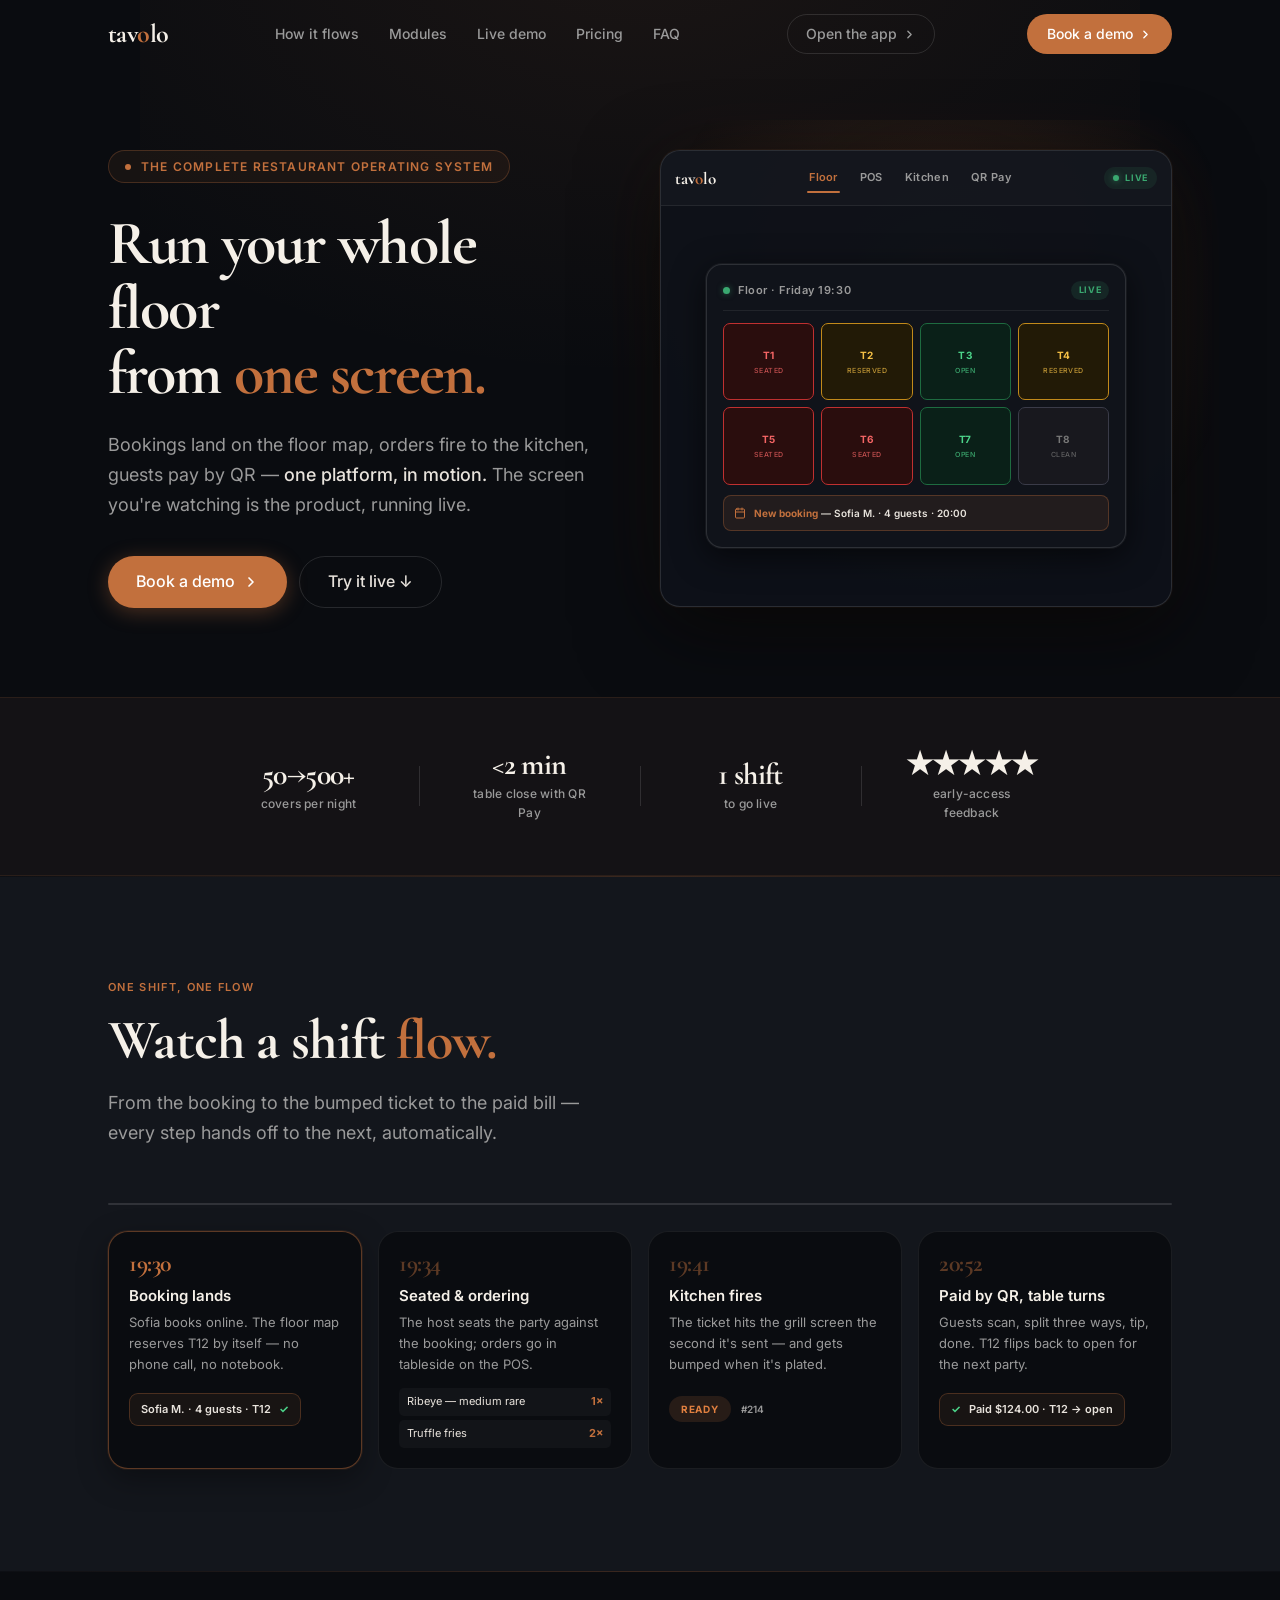
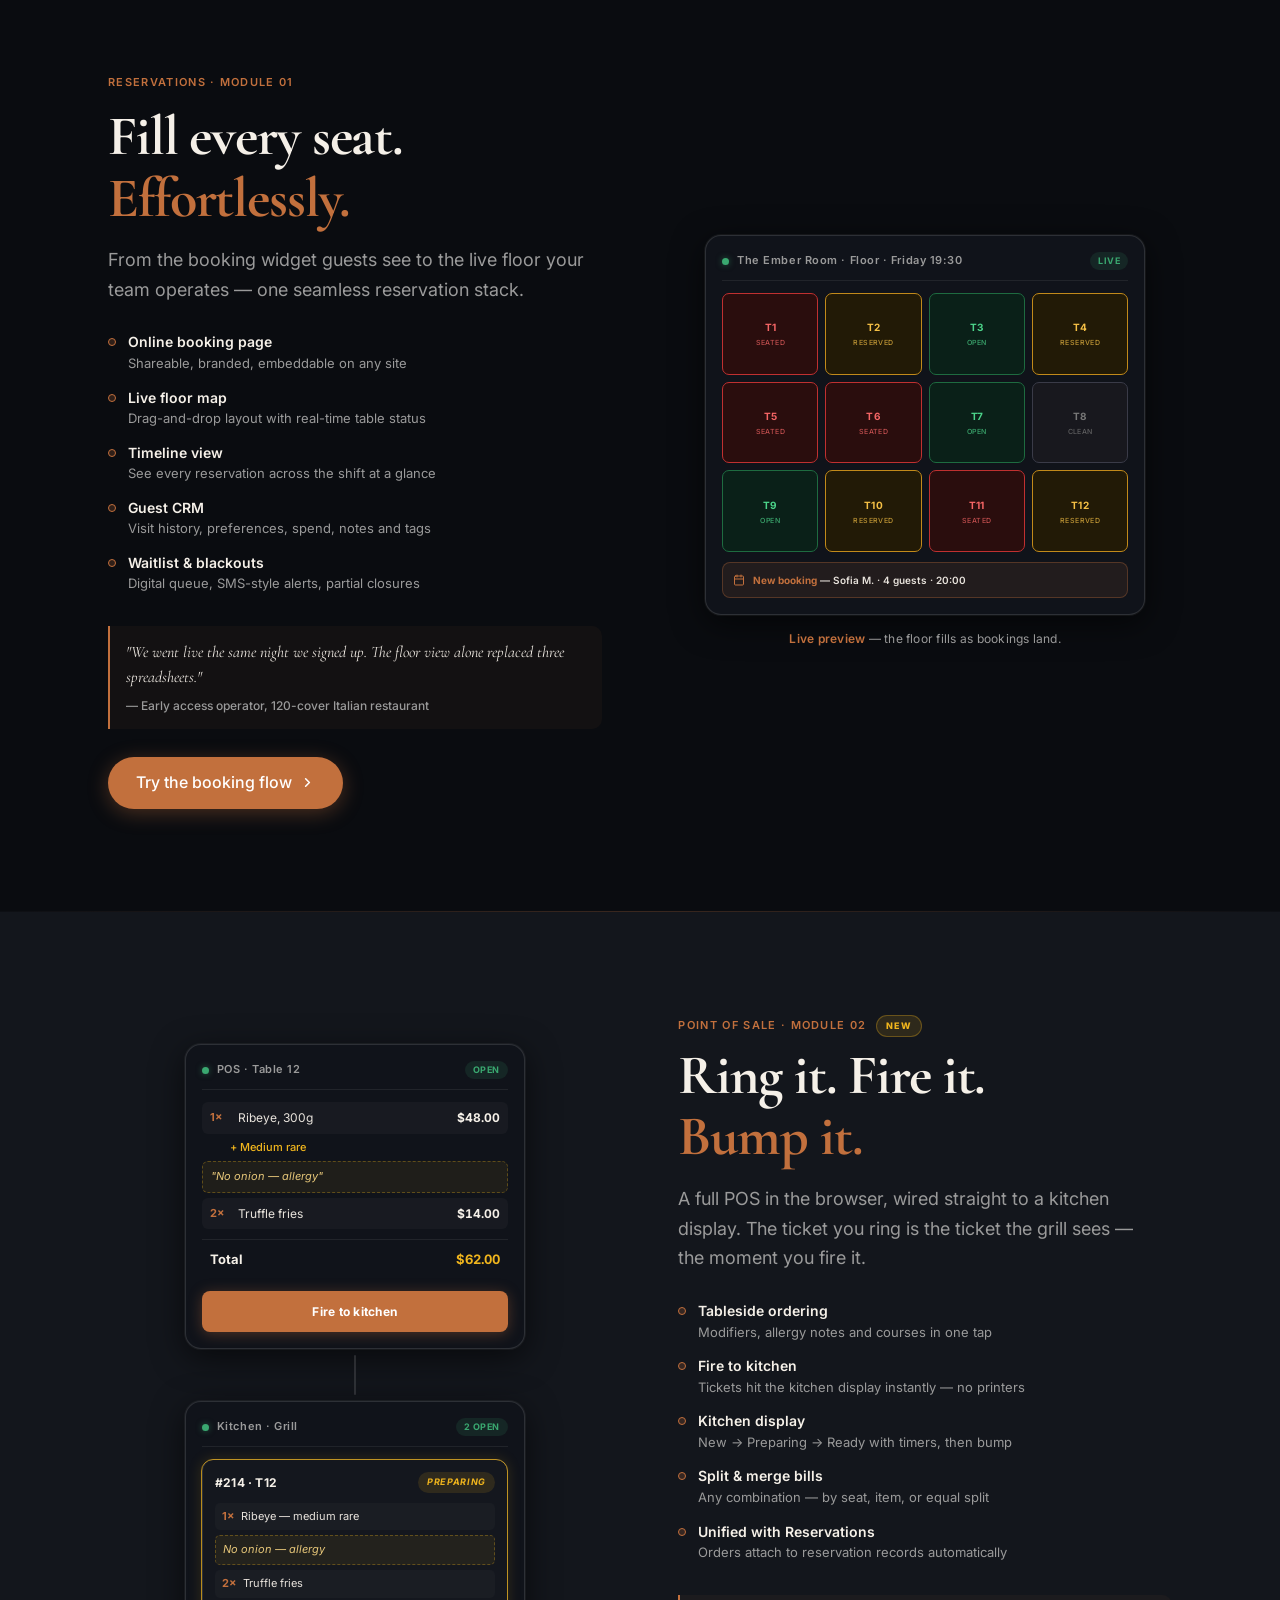
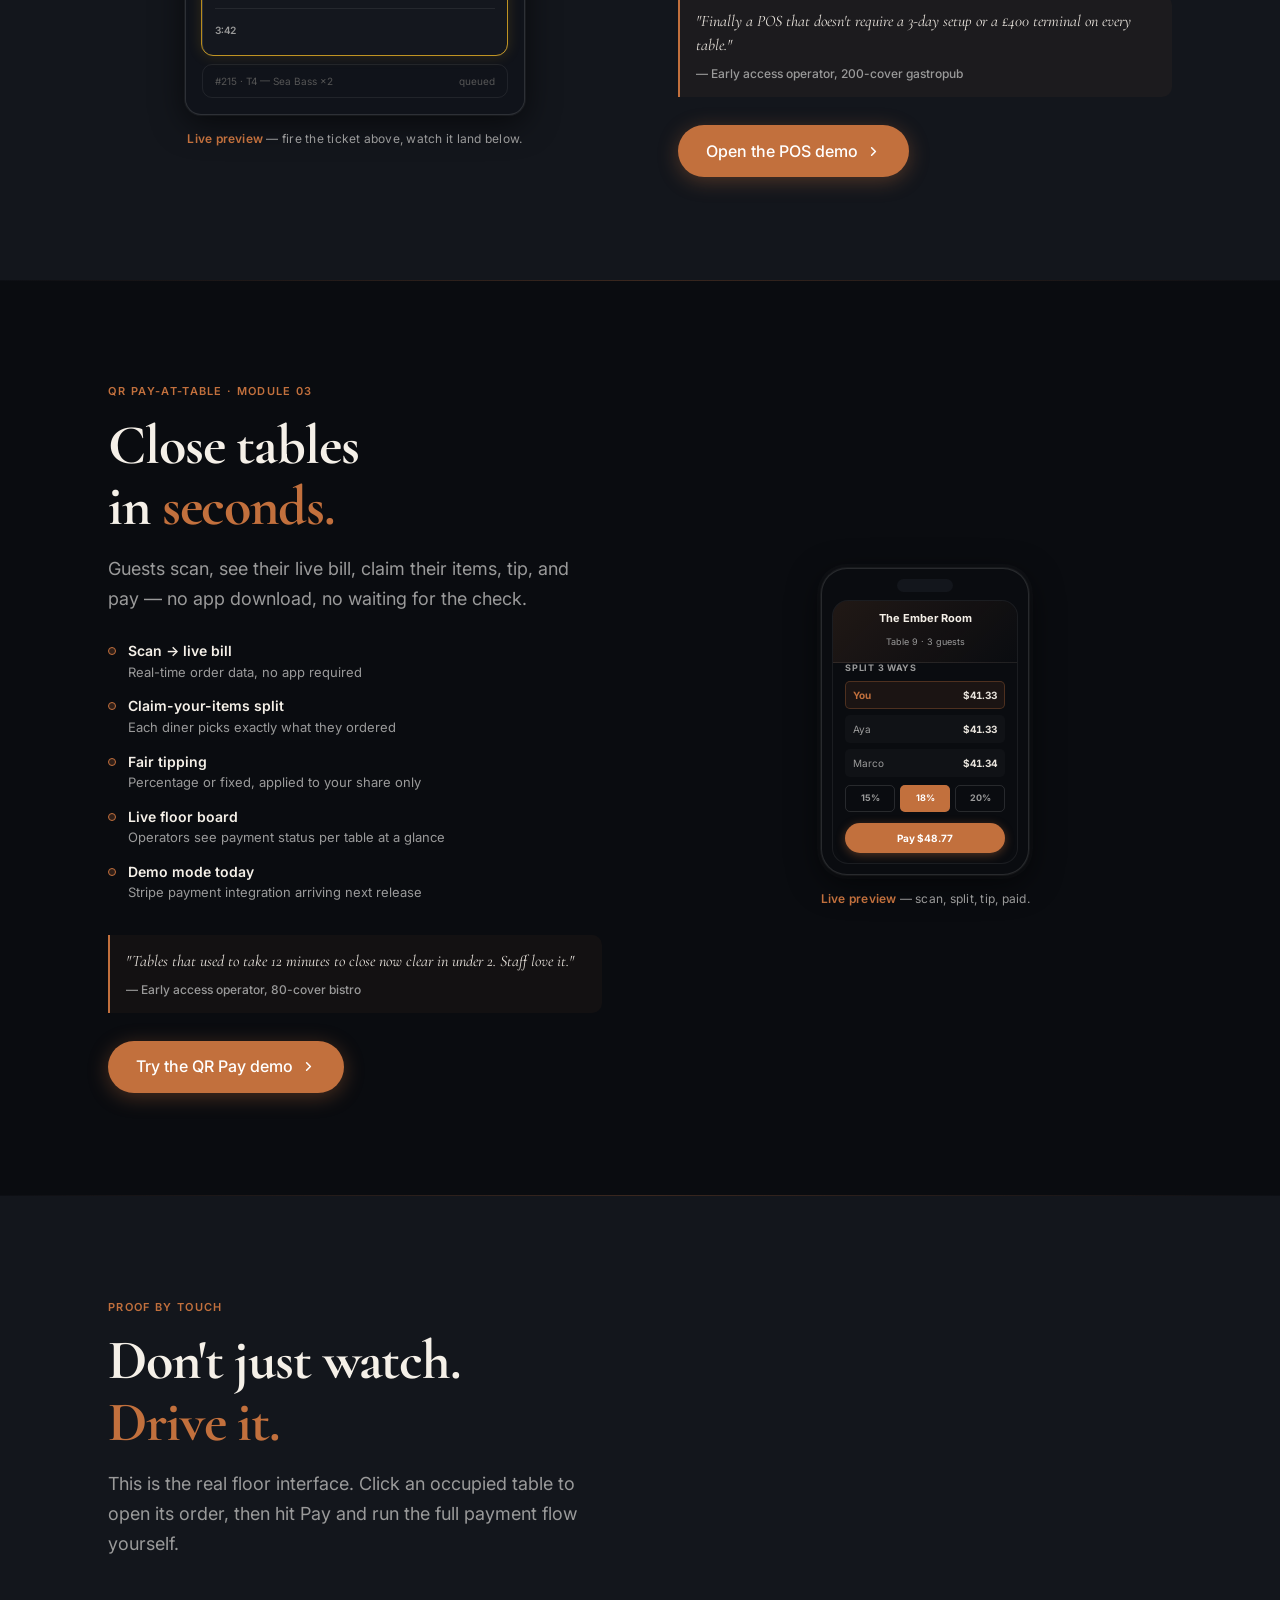
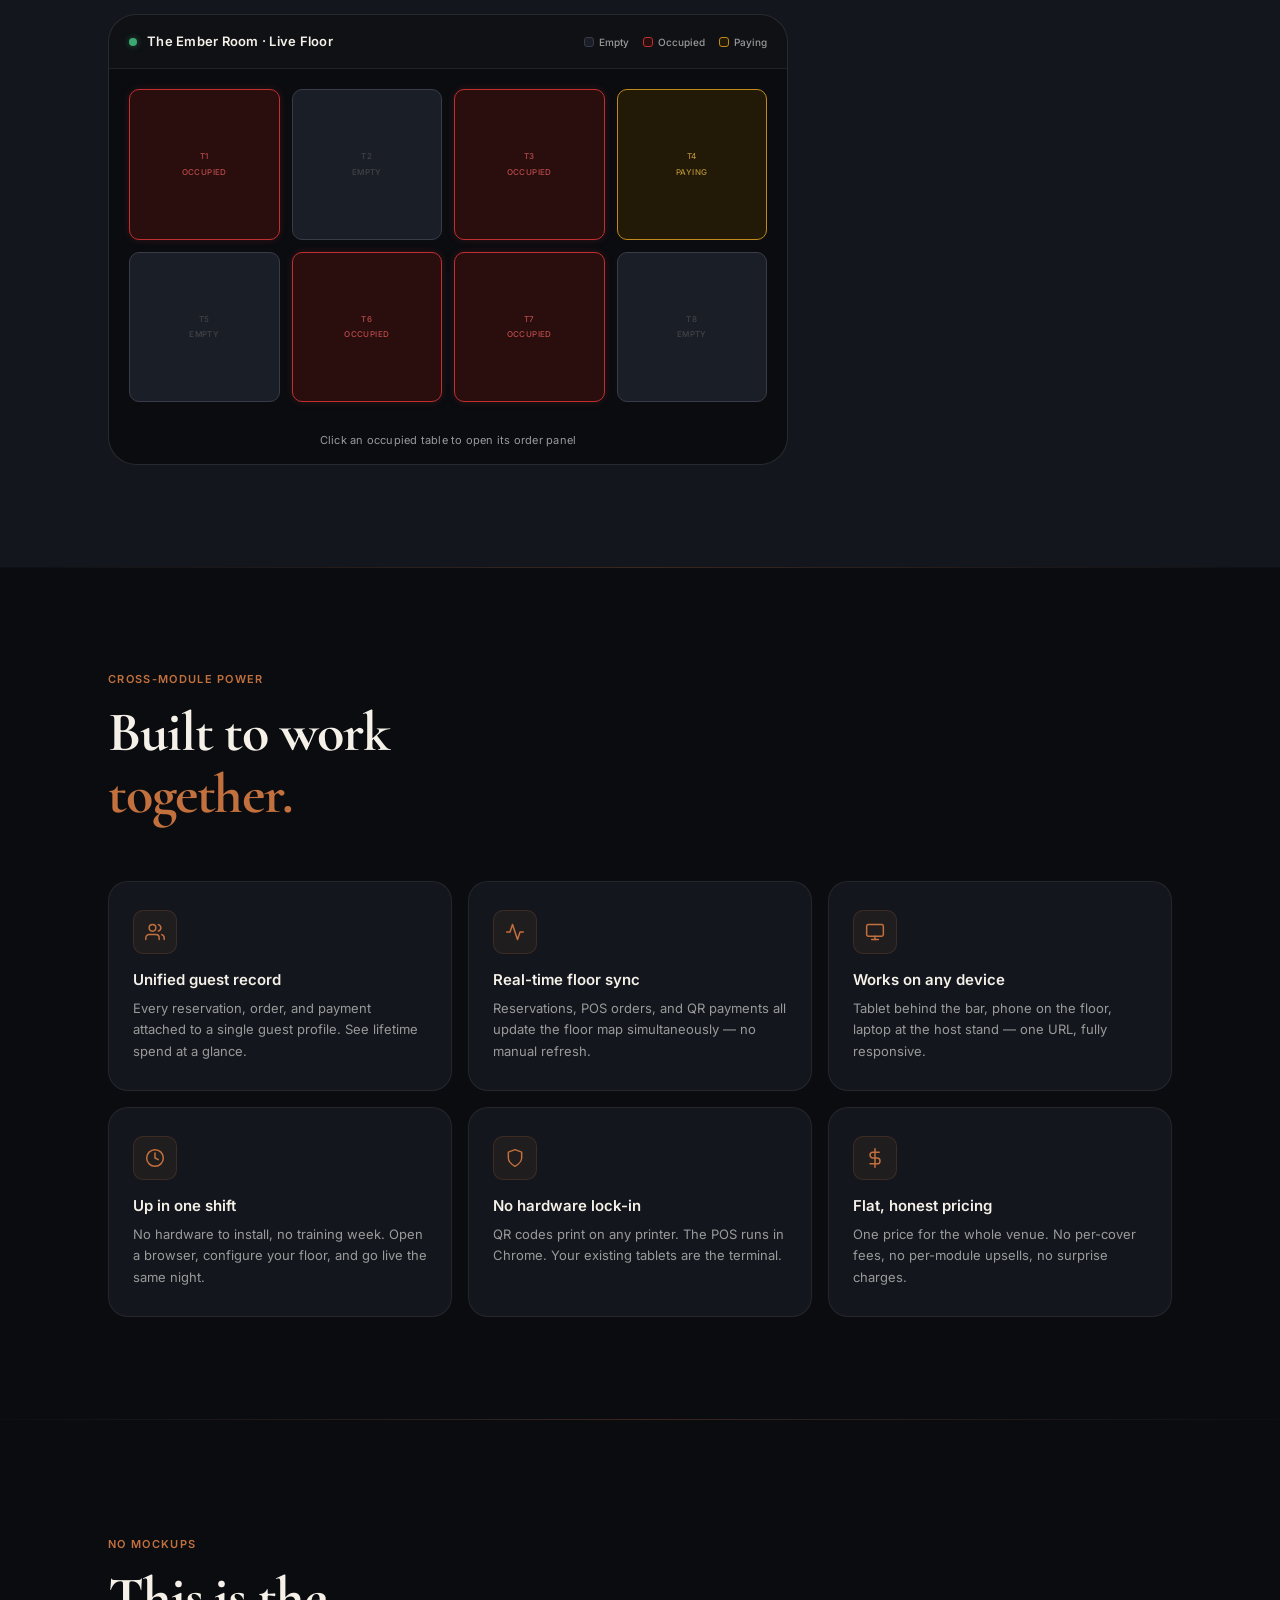
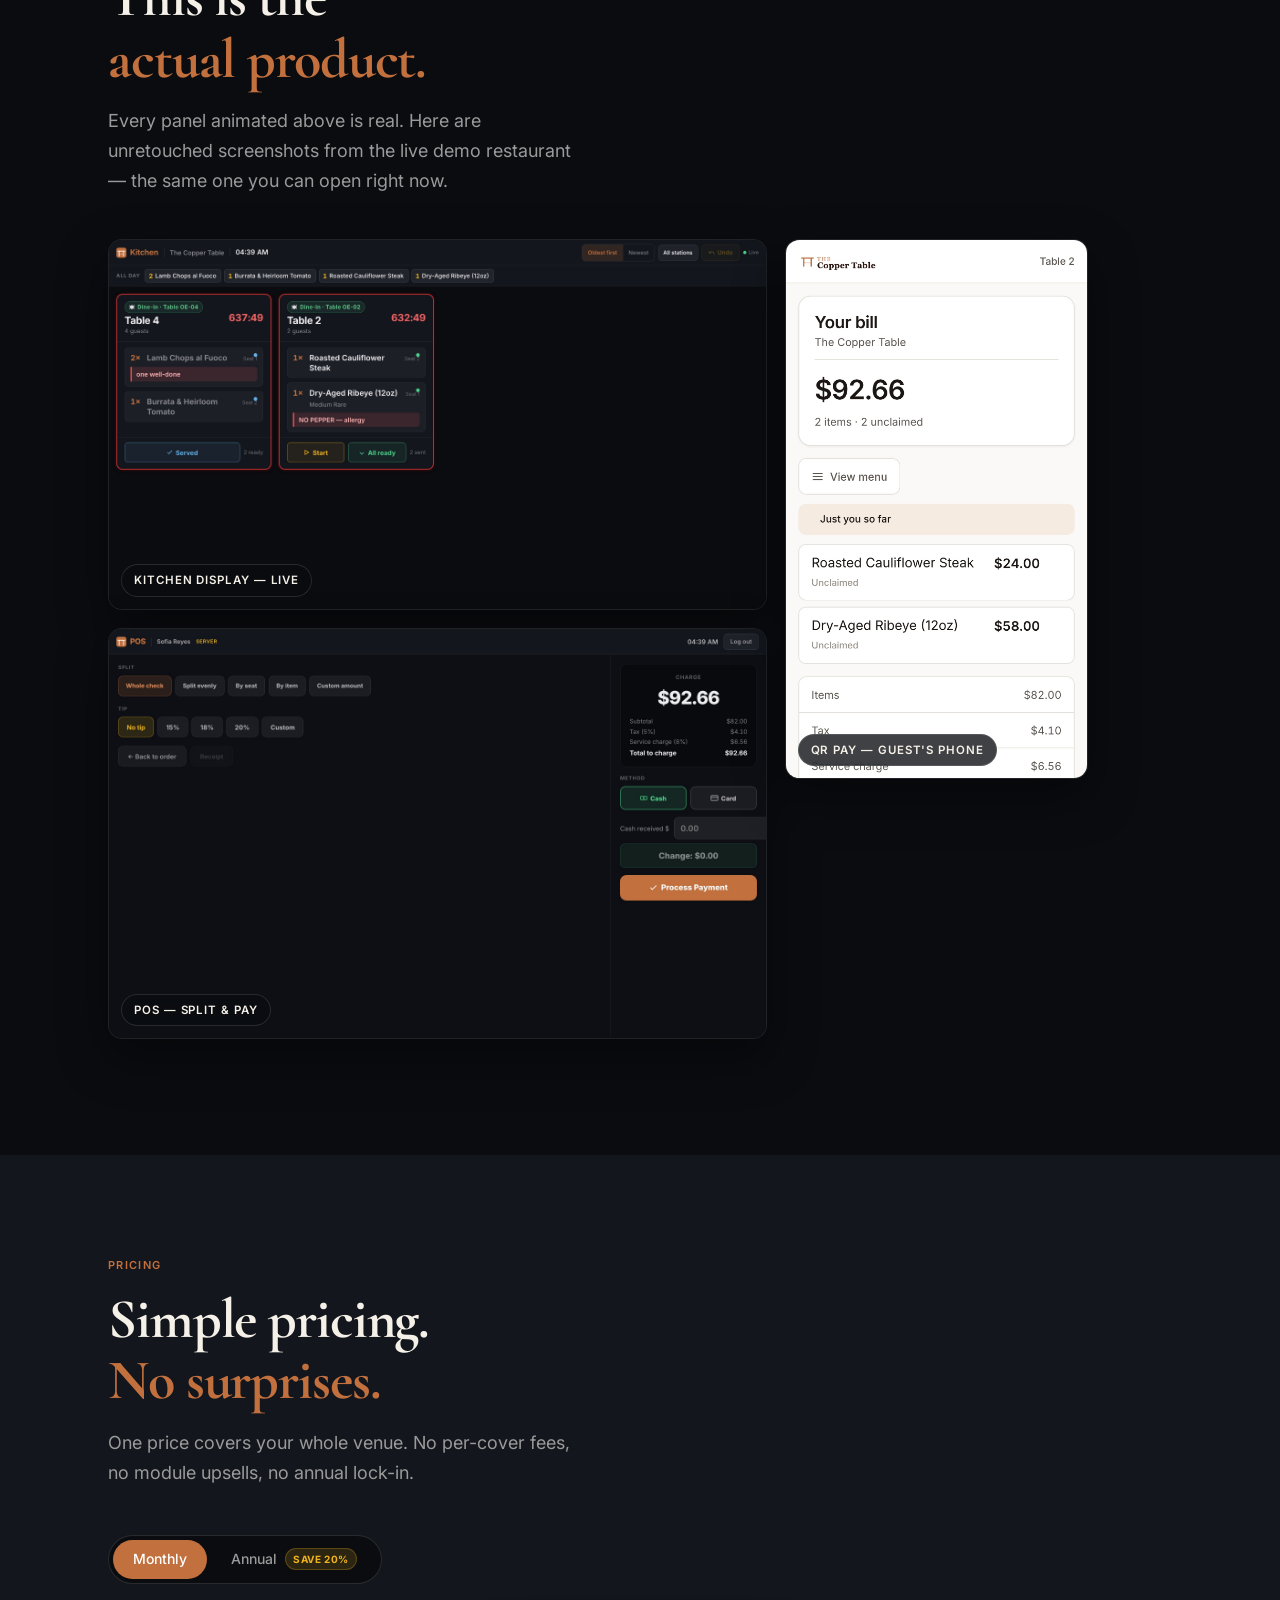
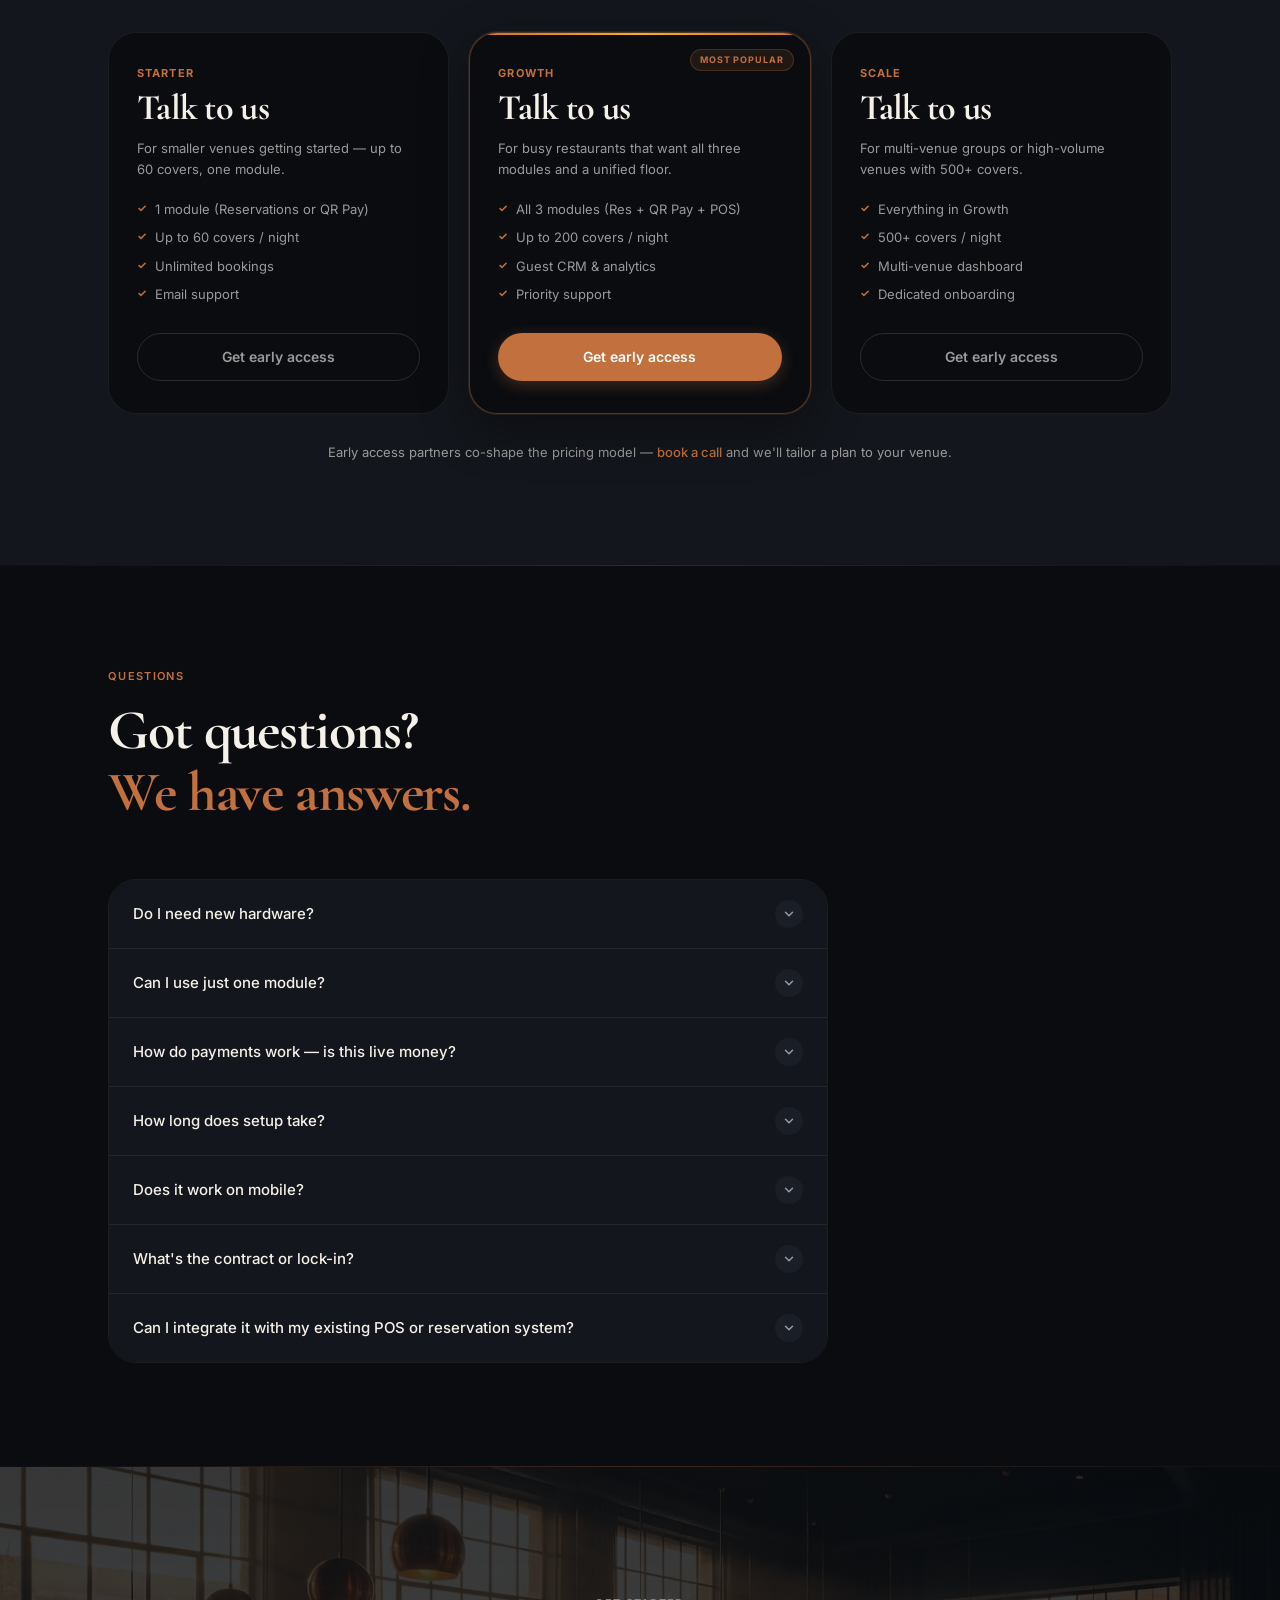
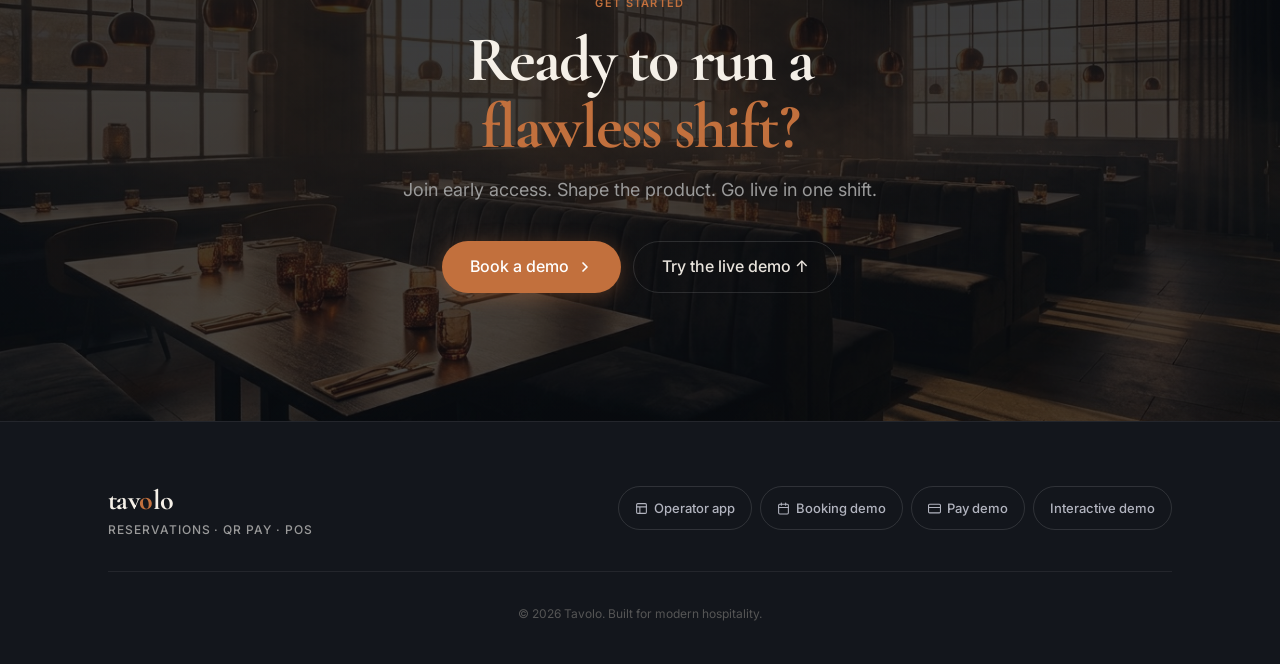
==== commit ee70e493: "Landing: real product proof section, ambiance CTA, social cards Co-Authored-By: Claude Fable 5 <nore" ====
--- a/index.html
+++ b/index.html
@@ -6,6 +6,19 @@
 <meta name="theme-color" content="#0d0f14">
 <meta name="description" content="Tavolo is the restaurant operating system: reservations, POS, kitchen display and QR pay-at-table in one platform. Watch it run live on this page.">
 <title>Tavolo — Run your whole floor from one screen.</title>
+<!-- Social cards -->
+<meta property="og:type" content="website">
+<meta property="og:site_name" content="Tavolo">
+<meta property="og:title" content="Tavolo — Run your whole floor from one screen.">
+<meta property="og:description" content="Reservations, POS, kitchen display and QR pay-at-table — one platform, in motion. Watch it run live.">
+<meta property="og:url" content="https://khaledhaz.github.io/tavolo/">
+<meta property="og:image" content="https://khaledhaz.github.io/tavolo/assets/og-image.jpg">
+<meta property="og:image:width" content="1280">
+<meta property="og:image:height" content="720">
+<meta name="twitter:card" content="summary_large_image">
+<meta name="twitter:title" content="Tavolo — Run your whole floor from one screen.">
+<meta name="twitter:description" content="Reservations, POS, kitchen display and QR pay-at-table — one platform, in motion.">
+<meta name="twitter:image" content="https://khaledhaz.github.io/tavolo/assets/og-image.jpg">
 <link rel="icon" href="data:image/svg+xml,%3Csvg xmlns='http://www.w3.org/2000/svg' viewBox='0 0 32 32'%3E%3Crect width='32' height='32' rx='7' fill='%23c2703d'/%3E%3Ctext x='16' y='23' font-family='Georgia,serif' font-size='20' font-weight='700' text-anchor='middle' fill='%23fff'%3ET%3C/text%3E%3C/svg%3E">
 <link rel="preconnect" href="https://fonts.googleapis.com">
 <link rel="preconnect" href="https://fonts.gstatic.com" crossorigin>
@@ -1366,18 +1379,44 @@
    ============================================================ */
 .cta-section{
   padding:clamp(80px,10vw,128px) 0;
-  background:var(--bg-deep);
+  background:var(--bg-deep) url('assets/ambiance.jpg') center/cover no-repeat;
   text-align:center;
   position:relative;overflow:hidden;
 }
 .cta-section::before{
-  content:'';position:absolute;
-  top:50%;left:50%;transform:translate(-50%,-50%);
-  width:min(800px,120vw);height:400px;
-  background:radial-gradient(ellipse at center,rgba(194,112,61,0.1),transparent 70%);
+  content:'';position:absolute;inset:0;
+  background:linear-gradient(rgba(10,12,16,0.82),rgba(10,12,16,0.74)),
+             radial-gradient(ellipse at center,rgba(194,112,61,0.12),transparent 70%);
   pointer-events:none;
 }
 .cta-inner{position:relative;z-index:1}
+
+/* ---- Real product screenshots ---- */
+.real-section{padding:clamp(72px,9vw,120px) 0;background:var(--bg-deep)}
+.real-grid{display:grid;grid-template-columns:1.7fr 1fr;gap:18px;margin-top:44px;align-items:start}
+.real-col{display:grid;gap:18px}
+.real-card{
+  position:relative;border-radius:14px;overflow:hidden;
+  border:1px solid rgba(255,255,255,0.09);
+  background:#0a0c10;
+  box-shadow:0 18px 50px rgba(0,0,0,0.45);
+}
+.real-card img{display:block;width:100%;height:100%;object-fit:cover;object-position:left top}
+.real-card-label{
+  position:absolute;left:12px;bottom:12px;z-index:2;
+  font-size:11.5px;font-weight:600;letter-spacing:0.08em;text-transform:uppercase;
+  color:var(--text);background:rgba(10,12,16,0.78);border:1px solid rgba(255,255,255,0.12);
+  padding:6px 12px;border-radius:999px;backdrop-filter:blur(6px);
+}
+.real-card--wide{aspect-ratio:16/9}
+.real-card--phone{aspect-ratio:9/16;max-height:540px}
+.real-card--pay{aspect-ratio:16/10}
+.real-card--pay img{object-position:right top}
+@media (max-width:880px){
+  .real-grid{grid-template-columns:1fr}
+  .real-card--phone{max-width:300px;margin:0 auto;width:100%}
+}
+
 .cta-headline{
   font-family:var(--serif);
   font-size:clamp(40px,6vw,64px);
@@ -2156,6 +2195,35 @@
 <hr class="divider">
 
 <!-- =====================================================
+     THE REAL THING — actual product screenshots
+     ===================================================== -->
+<section class="section real-section" aria-labelledby="real-heading">
+  <div class="container">
+    <div class="reveal">
+      <p class="section-label">No mockups</p>
+      <h2 class="section-headline" id="real-heading">This is the<br><em>actual product.</em></h2>
+      <p class="section-sub">Every panel animated above is real. Here are unretouched screenshots from the live demo restaurant — the same one you can open right now.</p>
+    </div>
+    <div class="real-grid reveal" style="--delay:1">
+      <div class="real-col">
+        <figure class="real-card real-card--wide">
+          <img src="assets/shots/kds.jpg" alt="Tavolo kitchen display showing live tickets with modifiers and allergy notes" loading="lazy" width="1440" height="900">
+          <figcaption class="real-card-label">Kitchen display — live</figcaption>
+        </figure>
+        <figure class="real-card real-card--pay">
+          <img src="assets/shots/pos-pay.jpg" alt="Tavolo POS payment screen with split options, tip presets and itemized charge" loading="lazy" width="1440" height="900">
+          <figcaption class="real-card-label">POS — split &amp; pay</figcaption>
+        </figure>
+      </div>
+      <figure class="real-card real-card--phone">
+        <img src="assets/shots/qr-bill.jpg" alt="Tavolo QR pay-at-table bill on a phone with itemized tax and service" loading="lazy" width="390" height="844">
+        <figcaption class="real-card-label">QR pay — guest's phone</figcaption>
+      </figure>
+    </div>
+  </div>
+</section>
+
+<!-- =====================================================
      PRICING
      ===================================================== -->
 <section class="section pricing-section" id="pricing" aria-labelledby="pricing-heading">
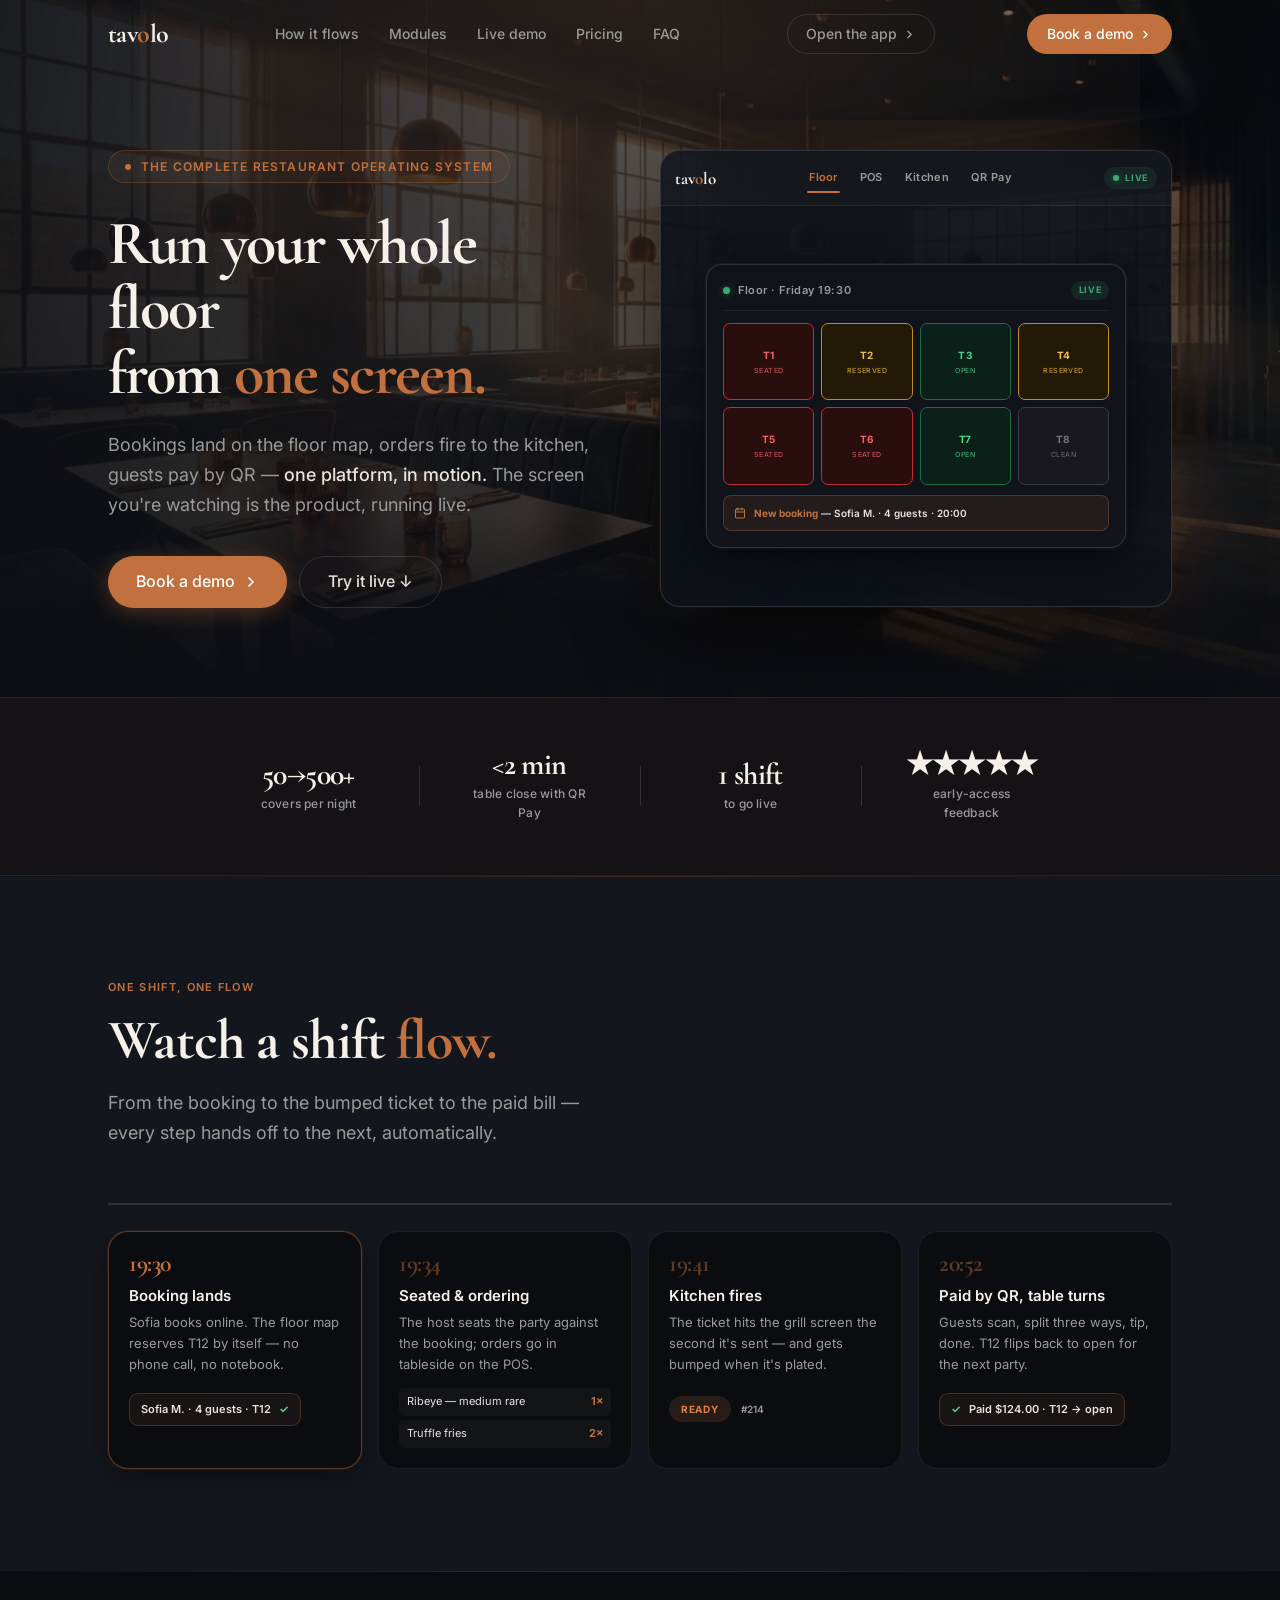
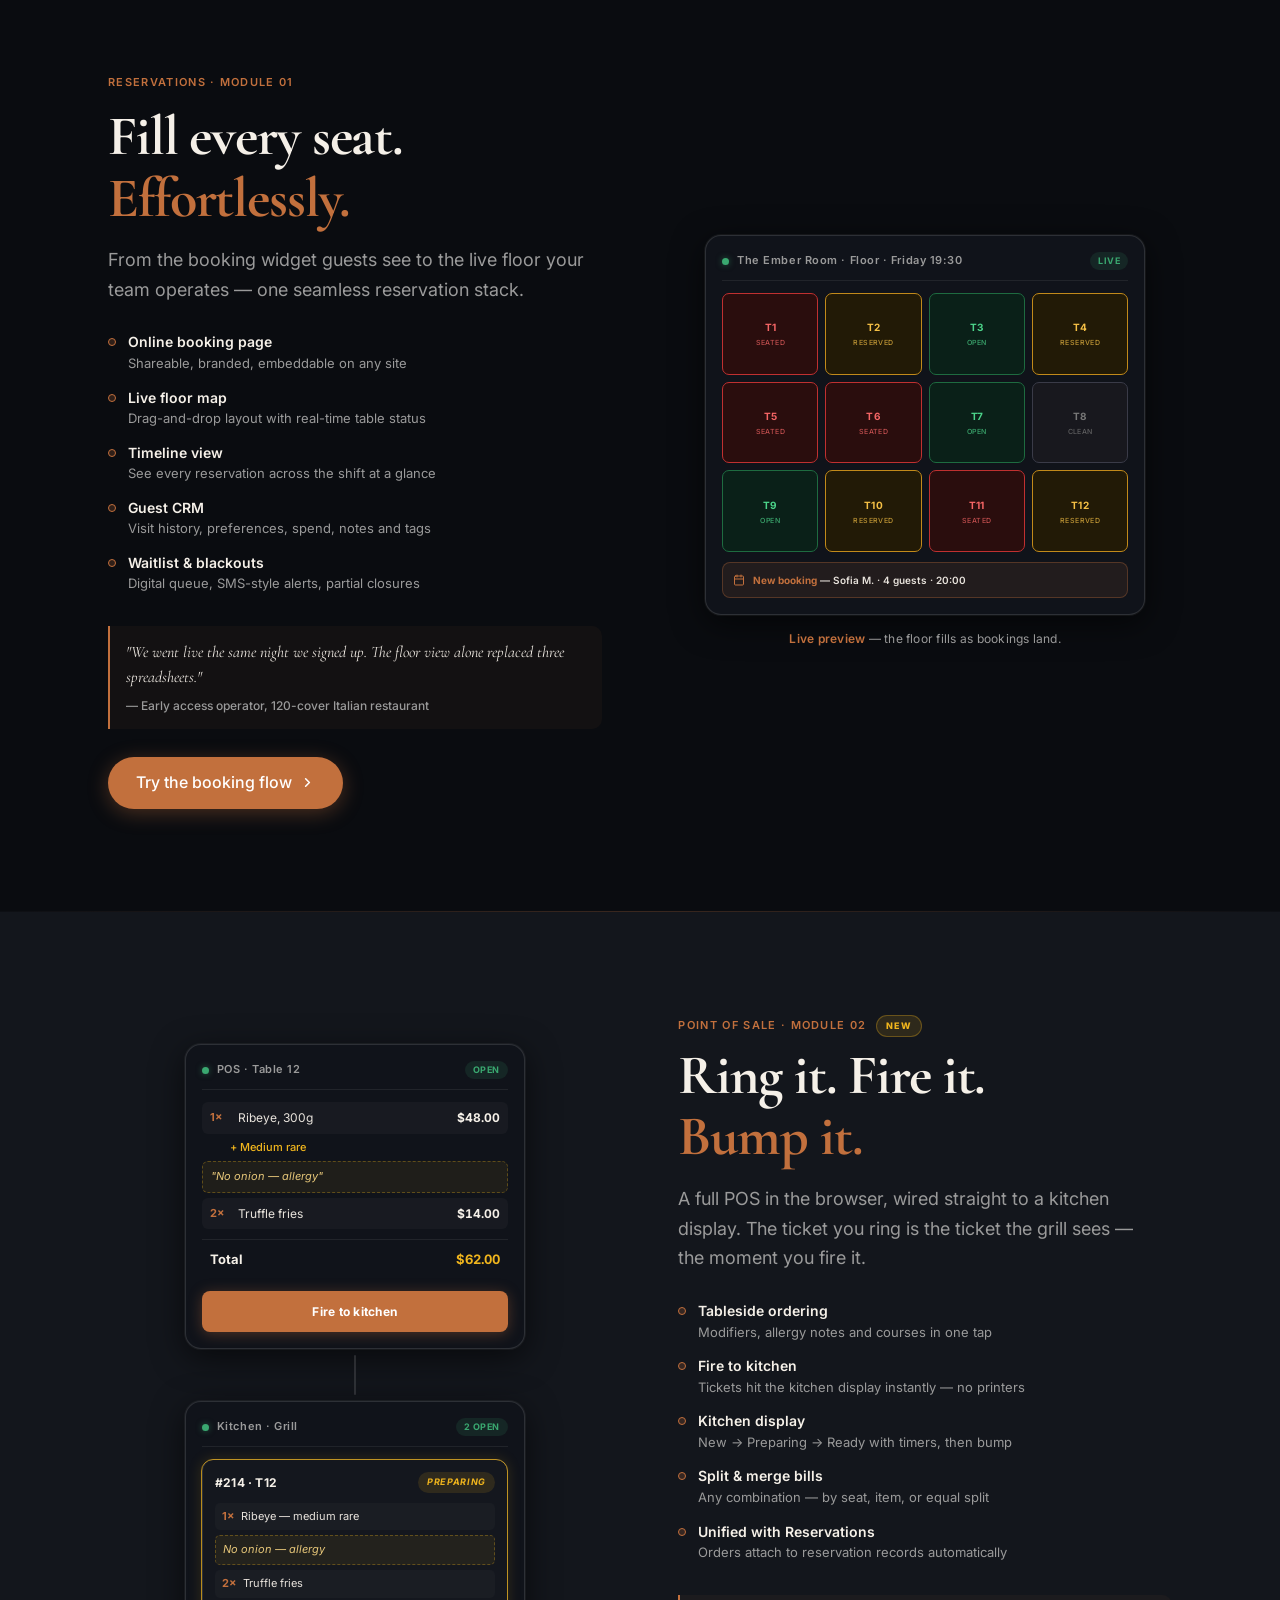
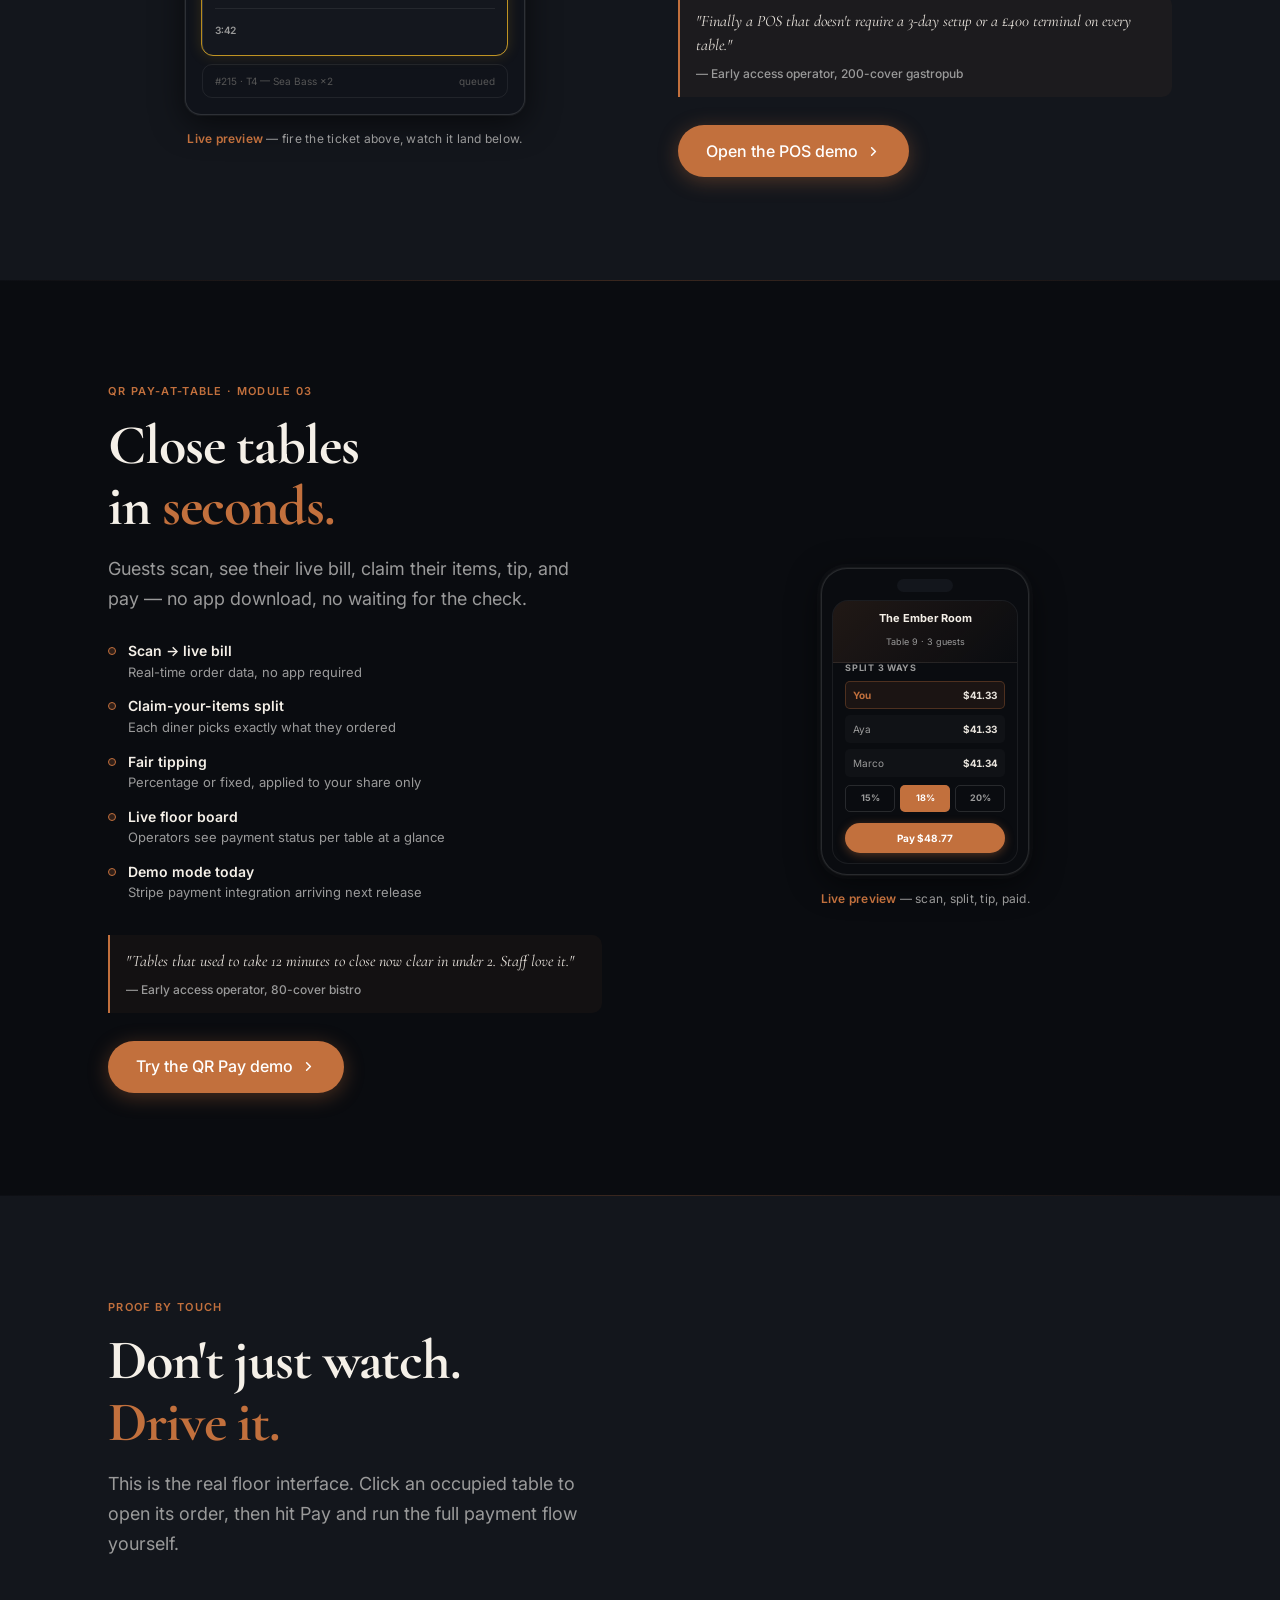
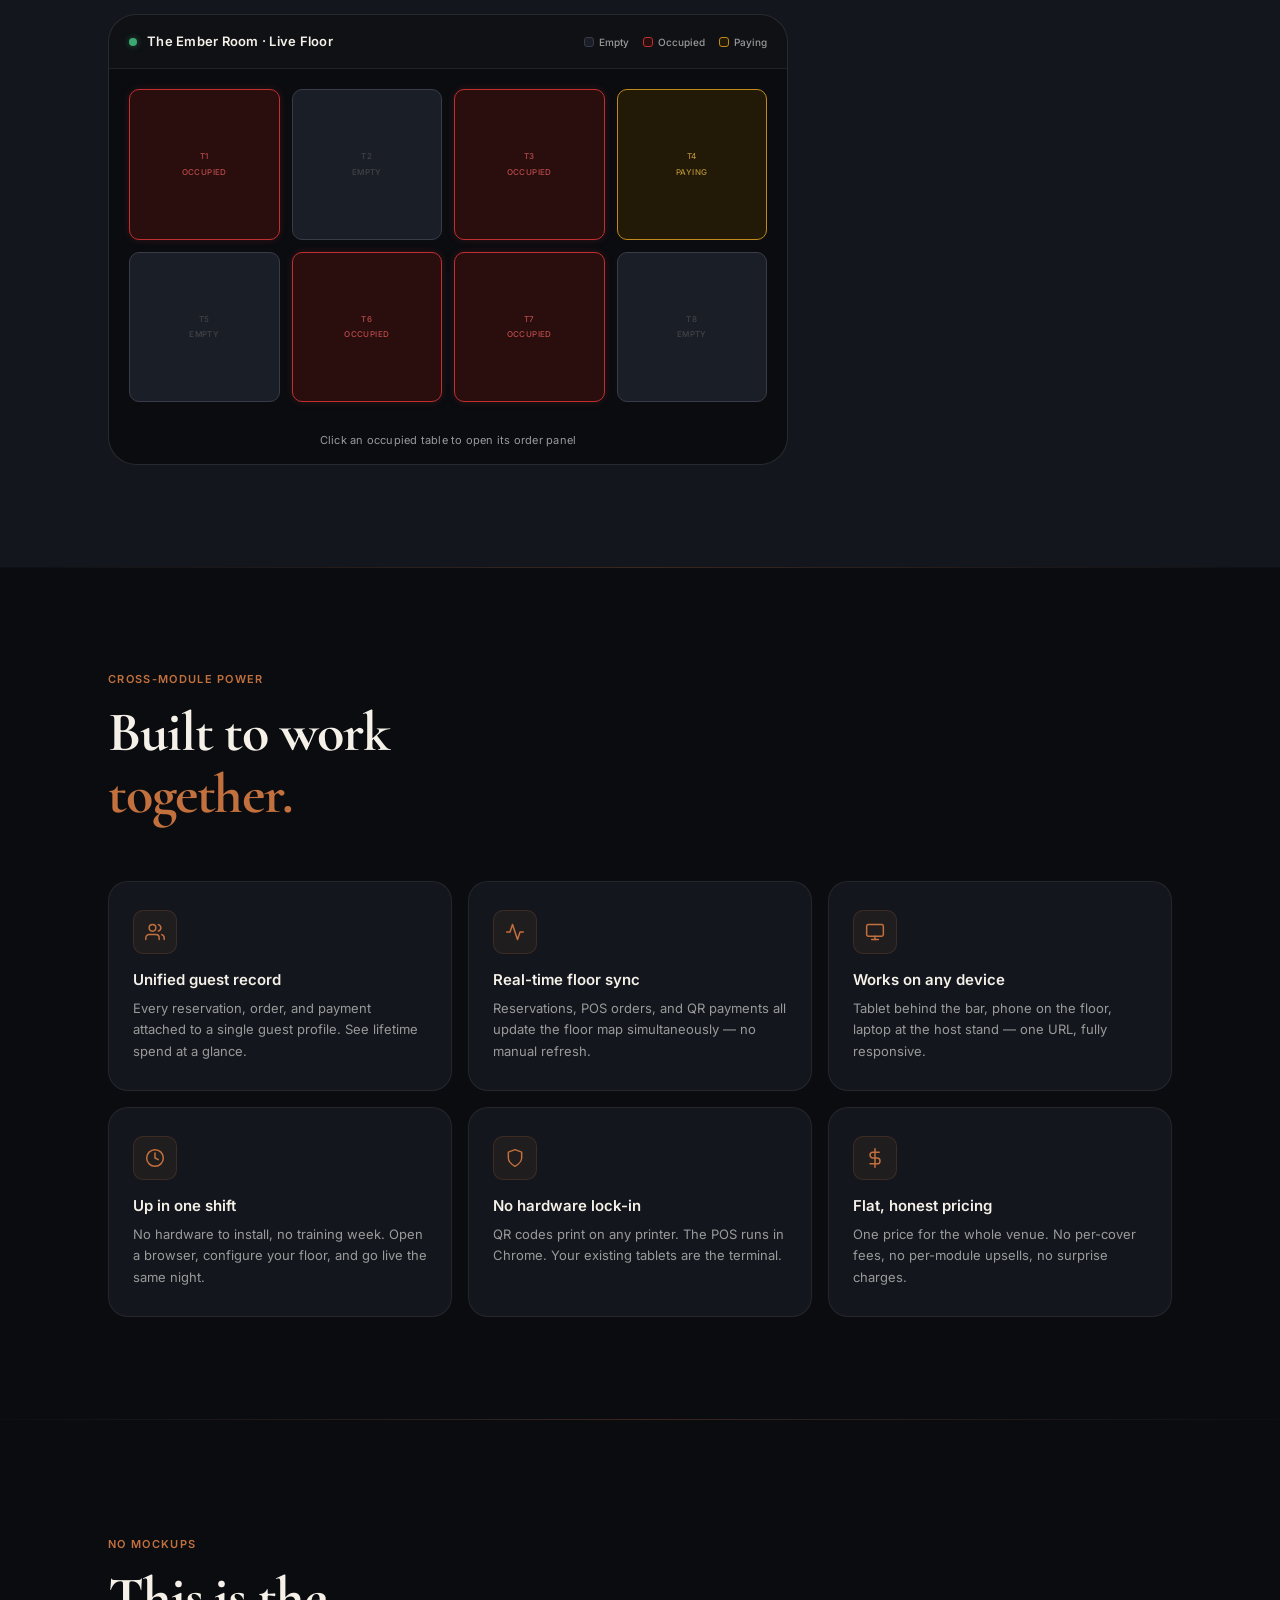
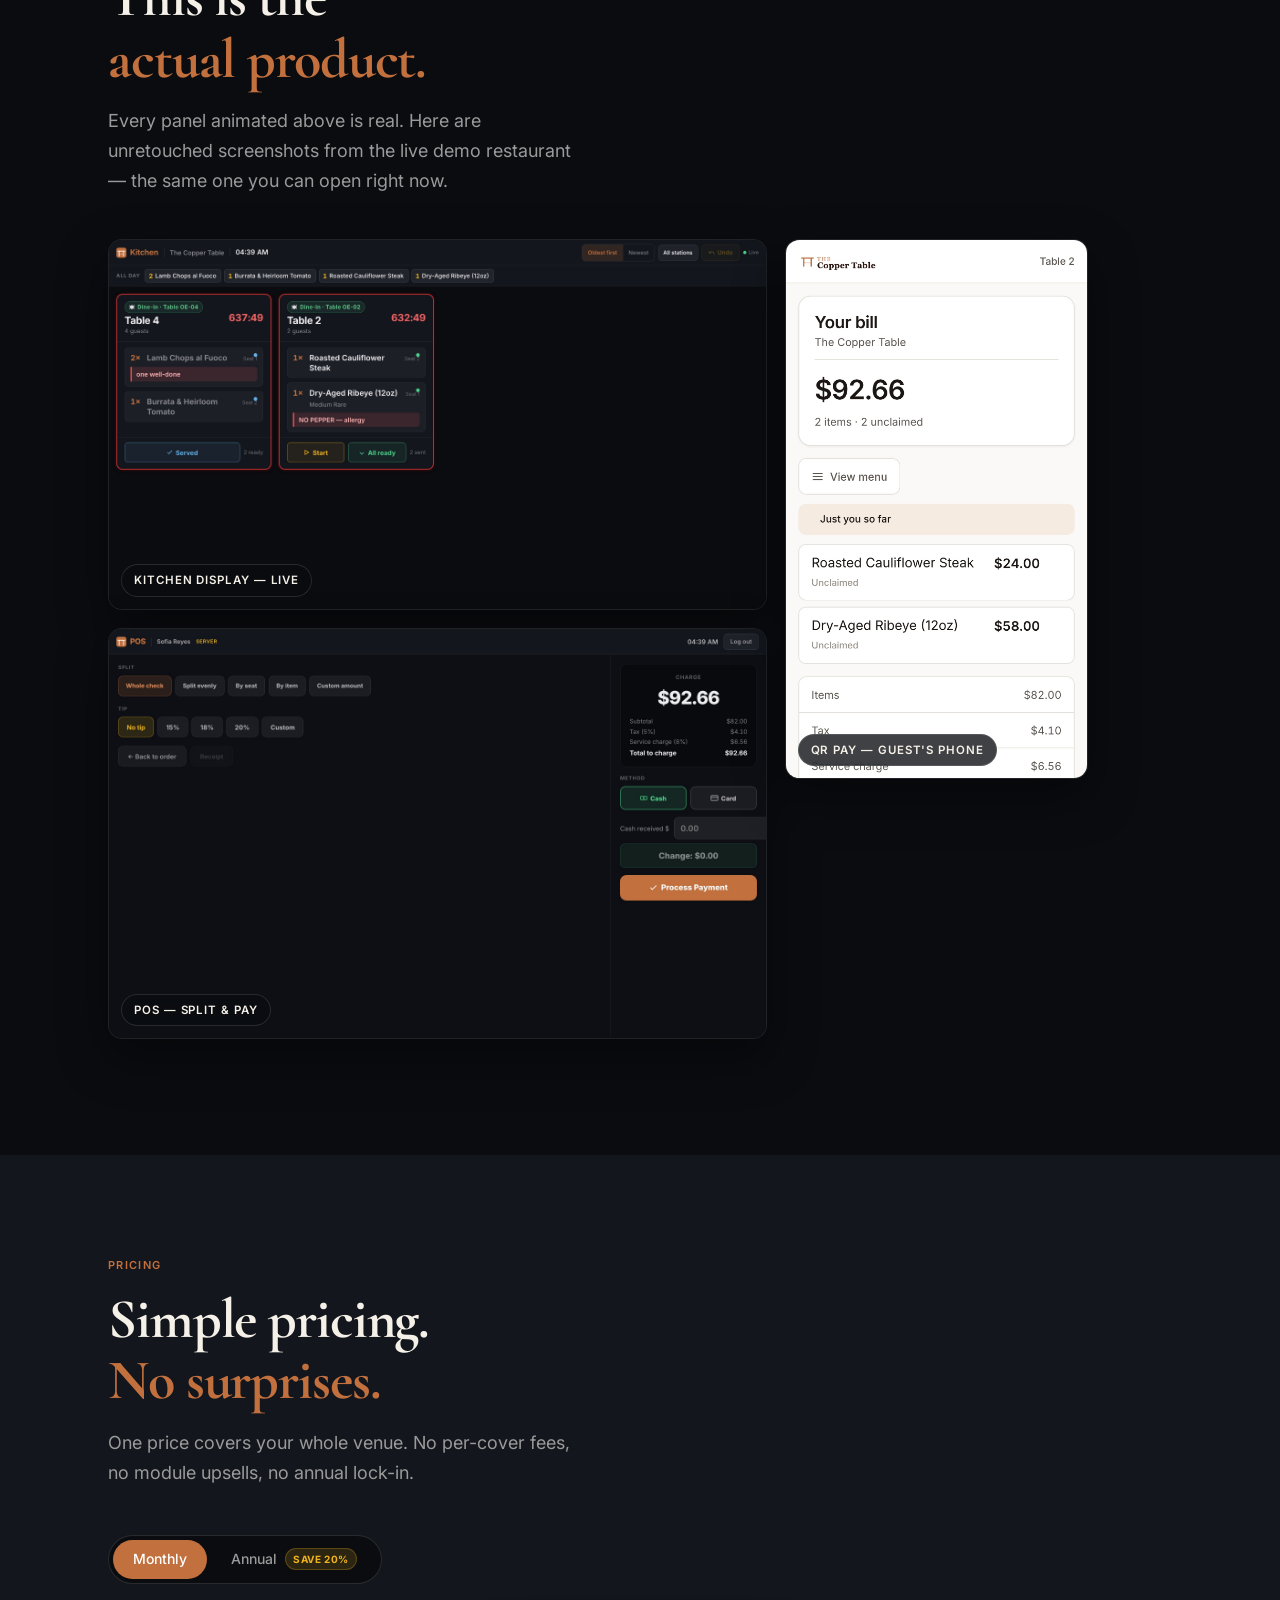
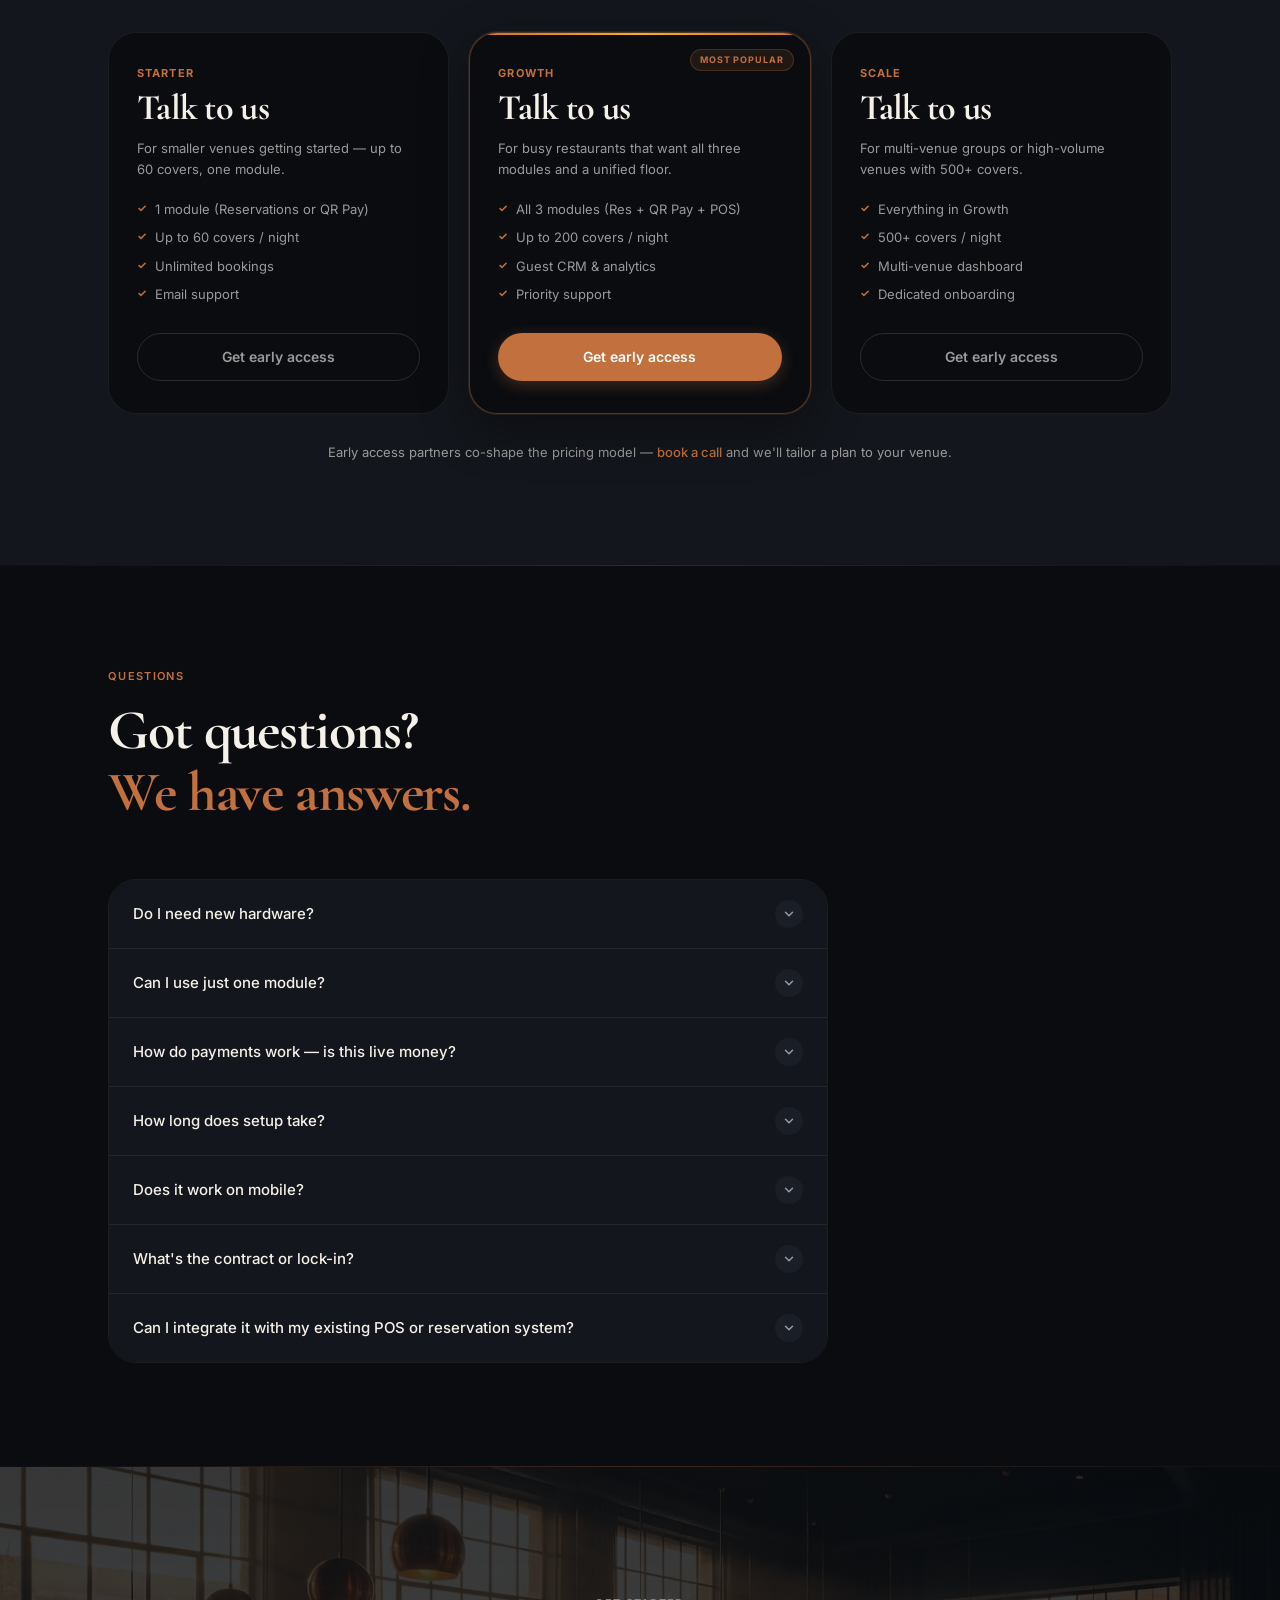
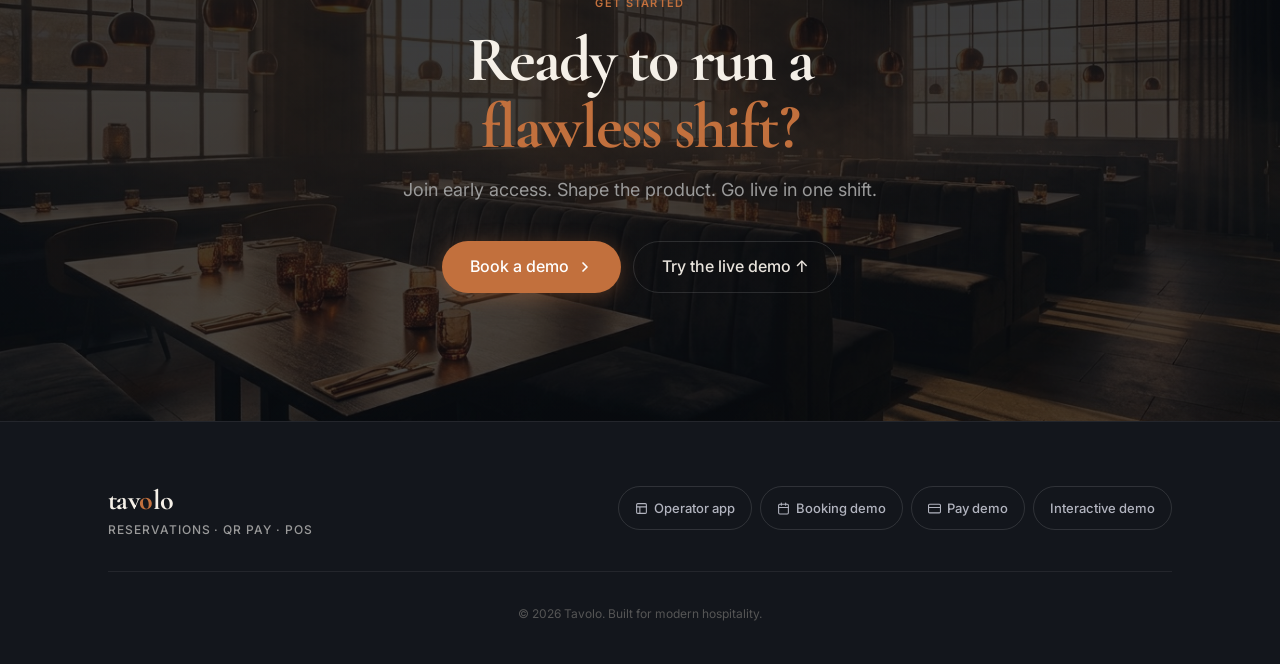
==== commit a8304185: "Cinematic video hero + KDS kitchen-ticket print Co-Authored-By: Claude Fable 5 <noreply@anthropic.co" ====
--- a/index.html
+++ b/index.html
@@ -274,15 +274,32 @@
   position:relative;overflow:hidden;
   background:var(--bg-deep);
 }
+/* Cinematic ambiance video behind the hero — the live venue in motion */
+.hero-video{
+  position:absolute;inset:0;width:100%;height:100%;
+  object-fit:cover;z-index:0;
+  /* slow ken-burns settle on first paint so even the still poster feels alive */
+  animation:heroVidIn 1.4s ease-out both;
+}
+@keyframes heroVidIn{from{opacity:0;transform:scale(1.04)}to{opacity:1;transform:scale(1)}}
+.hero-video-overlay{
+  position:absolute;inset:0;z-index:0;pointer-events:none;
+  background:
+    linear-gradient(100deg,rgba(13,15,20,0.94) 0%,rgba(13,15,20,0.82) 40%,rgba(13,15,20,0.52) 72%,rgba(13,15,20,0.7) 100%),
+    linear-gradient(to top,var(--bg-deep) 1%,rgba(13,15,20,0.2) 26%,transparent 46%);
+}
 .hero::before{
   content:'';position:absolute;
   top:-10%;left:50%;transform:translateX(-50%);
   width:min(1000px,140vw);height:640px;
-  background:radial-gradient(ellipse 1000px 640px at 50% 0%,rgba(194,112,61,0.09),transparent 70%);
-  pointer-events:none;z-index:0;
+  background:radial-gradient(ellipse 1000px 640px at 50% 0%,rgba(194,112,61,0.16),transparent 70%);
+  pointer-events:none;z-index:1;mix-blend-mode:screen;
+}
+@media (prefers-reduced-motion: reduce){
+  .hero-video{animation:none}
 }
 .hero-content{
-  position:relative;z-index:1;
+  position:relative;z-index:2;
   display:grid;
   grid-template-columns:1fr 1.05fr;
   gap:clamp(36px,5vw,64px);
@@ -1558,6 +1575,12 @@
      HERO — headline + live cycling product stage
      ===================================================== -->
 <section class="hero" aria-labelledby="hero-headline">
+  <video class="hero-video" autoplay muted loop playsinline preload="metadata"
+         poster="assets/video/hero-poster.jpg" aria-hidden="true" tabindex="-1">
+    <source src="assets/video/hero.webm" type="video/webm">
+    <source src="assets/video/hero.mp4" type="video/mp4">
+  </video>
+  <div class="hero-video-overlay" aria-hidden="true"></div>
   <div class="container">
     <div class="hero-content">
       <div class="hero-text">
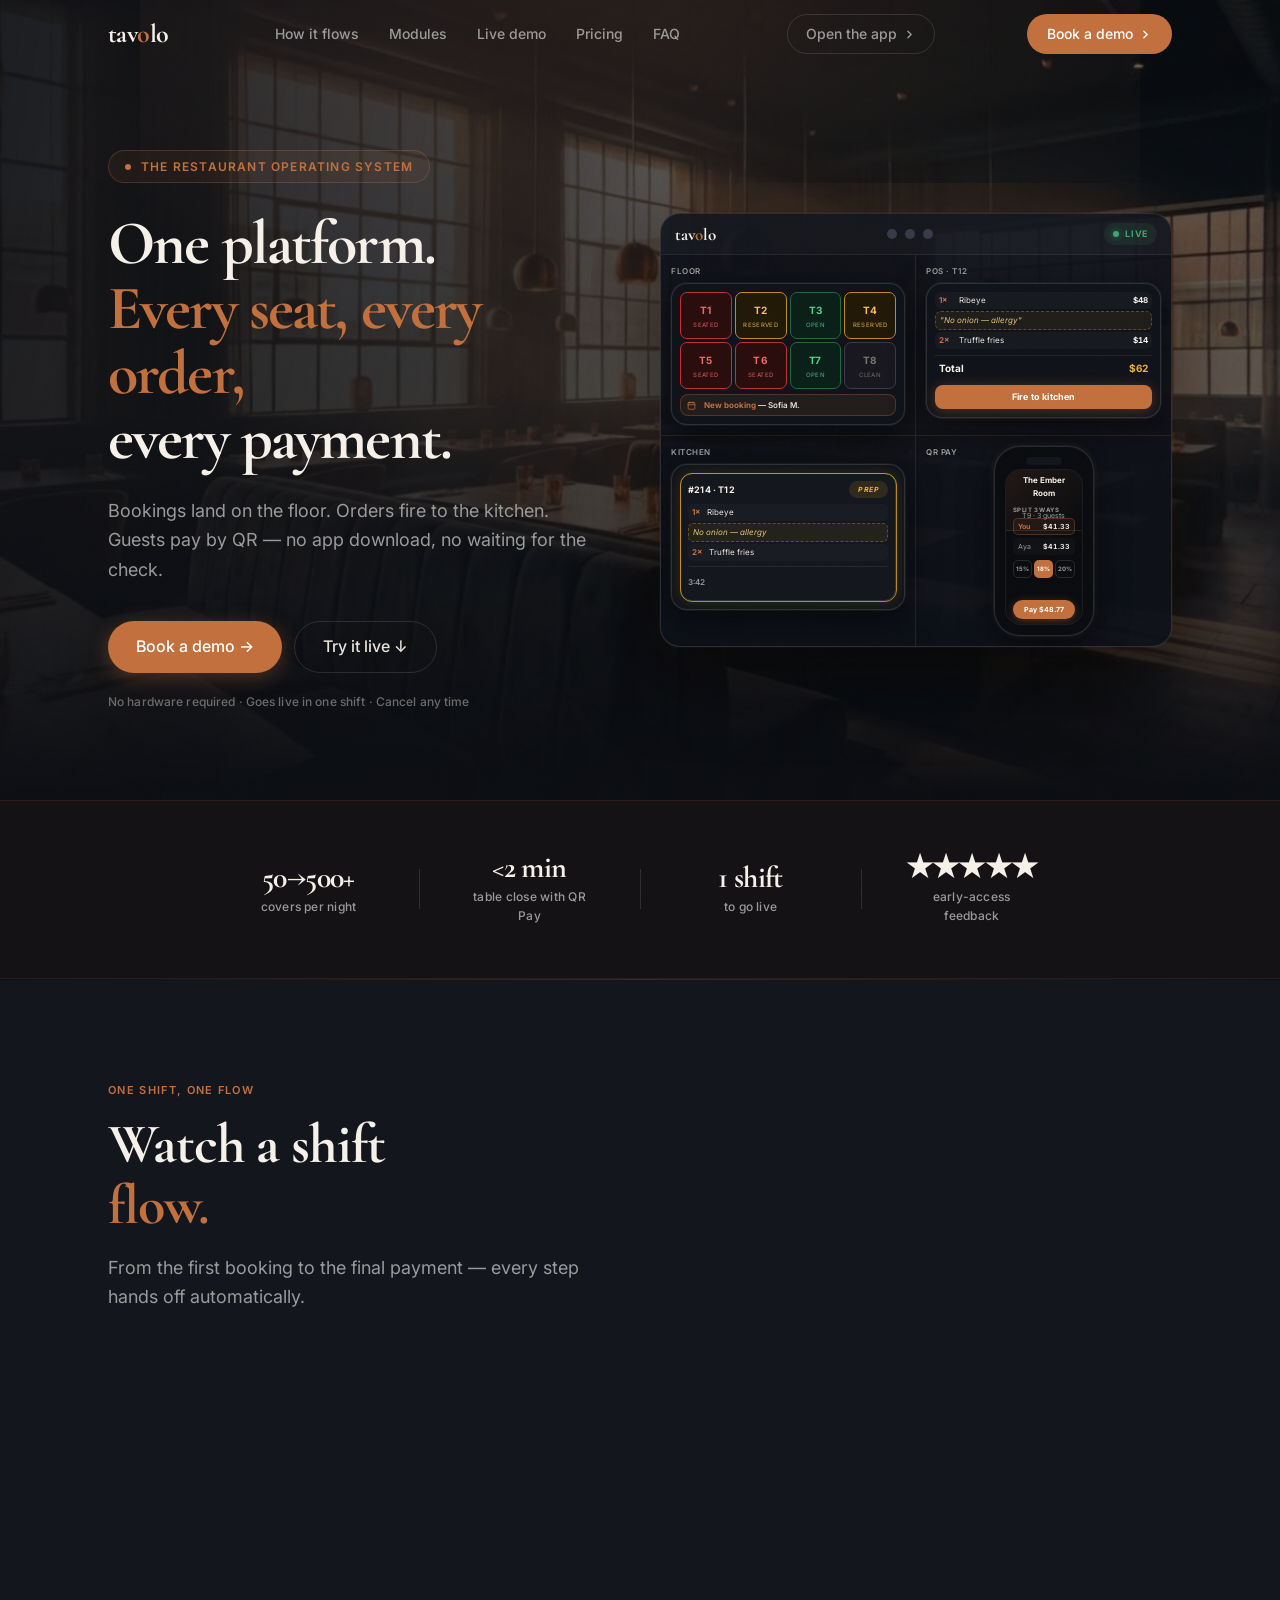
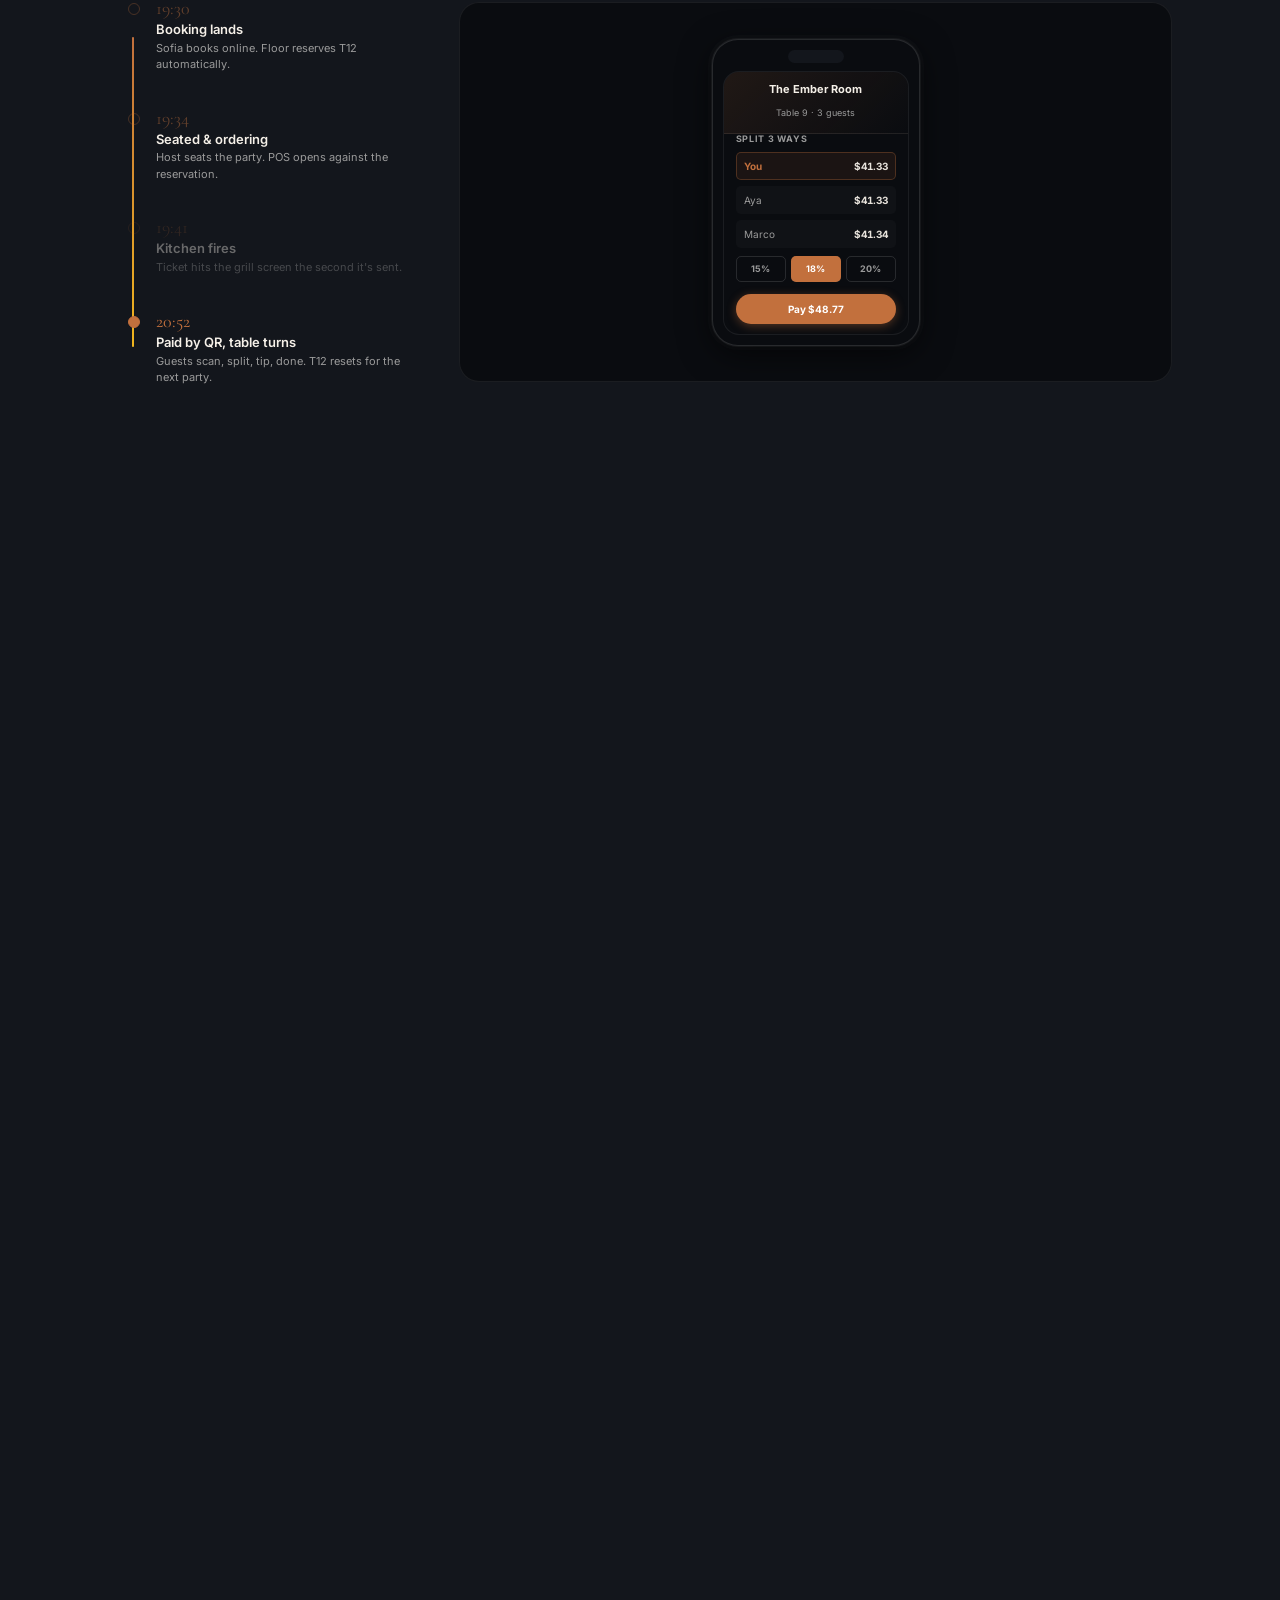
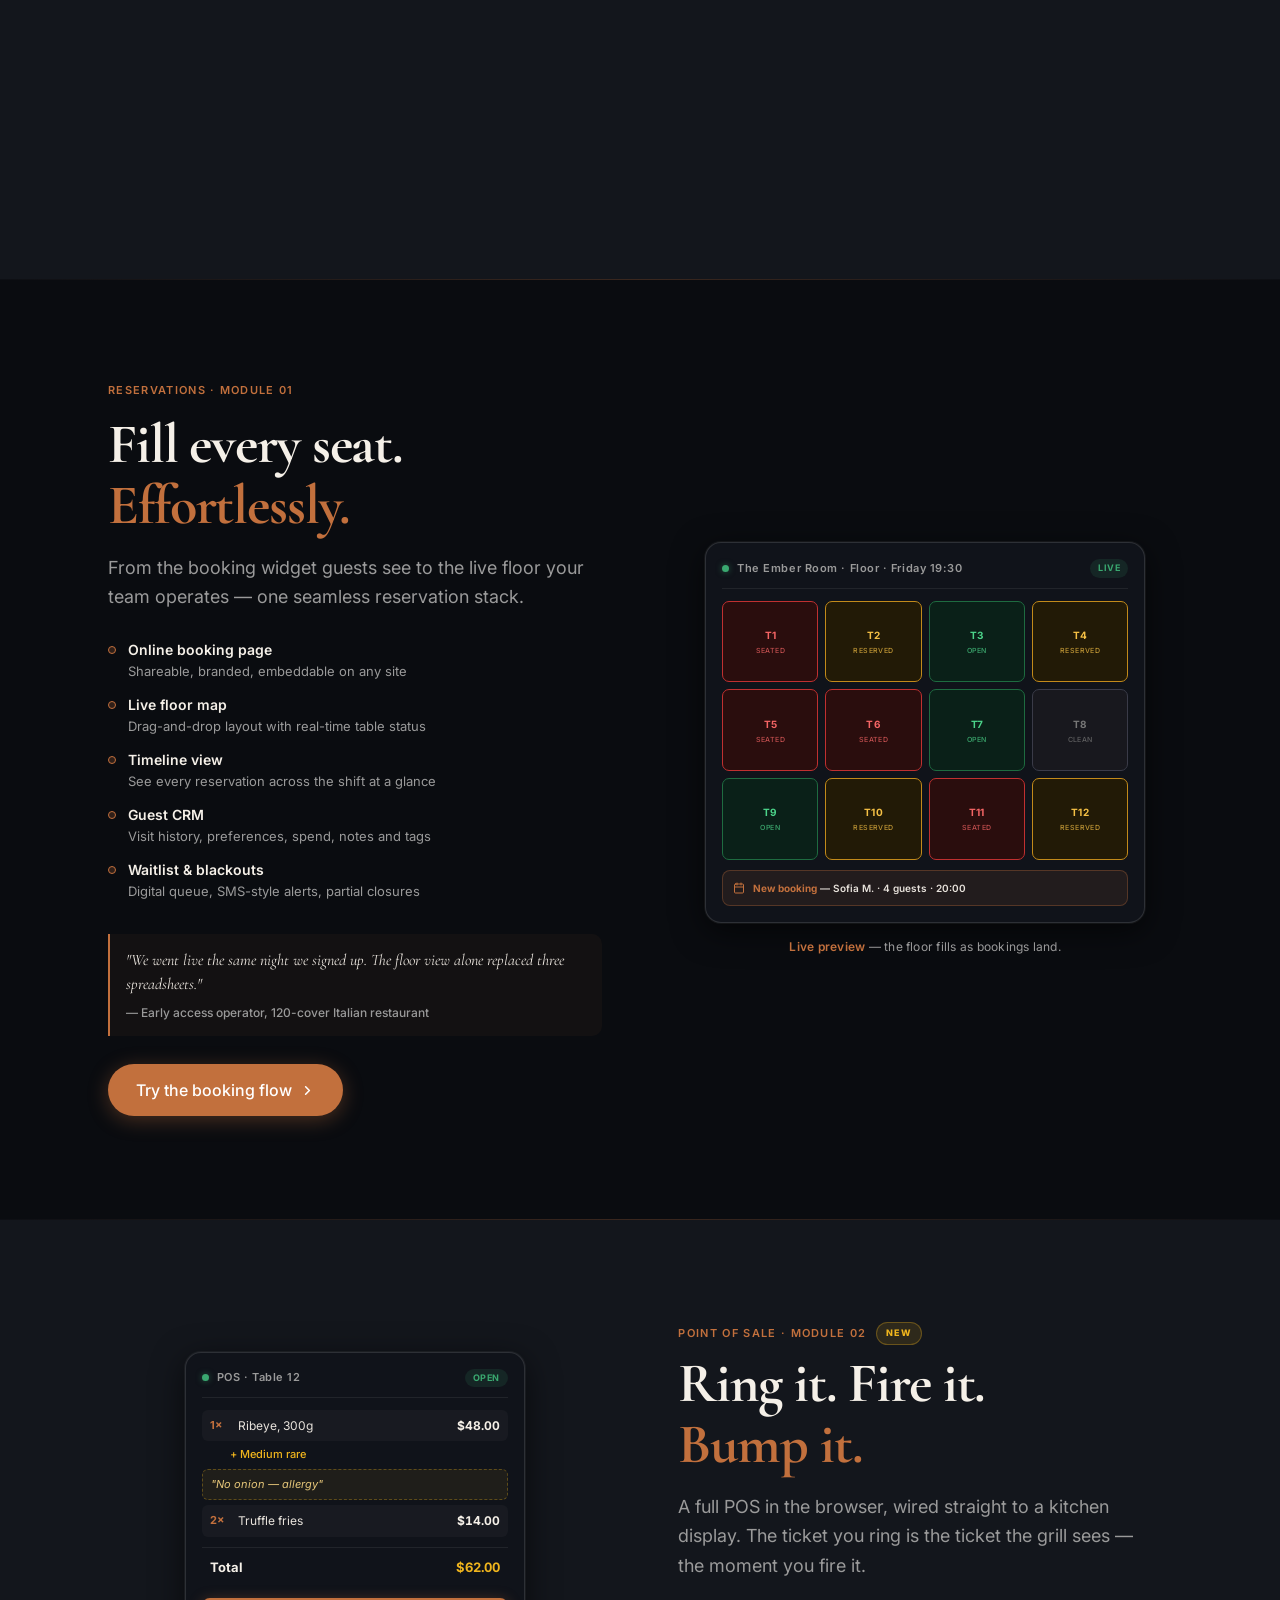
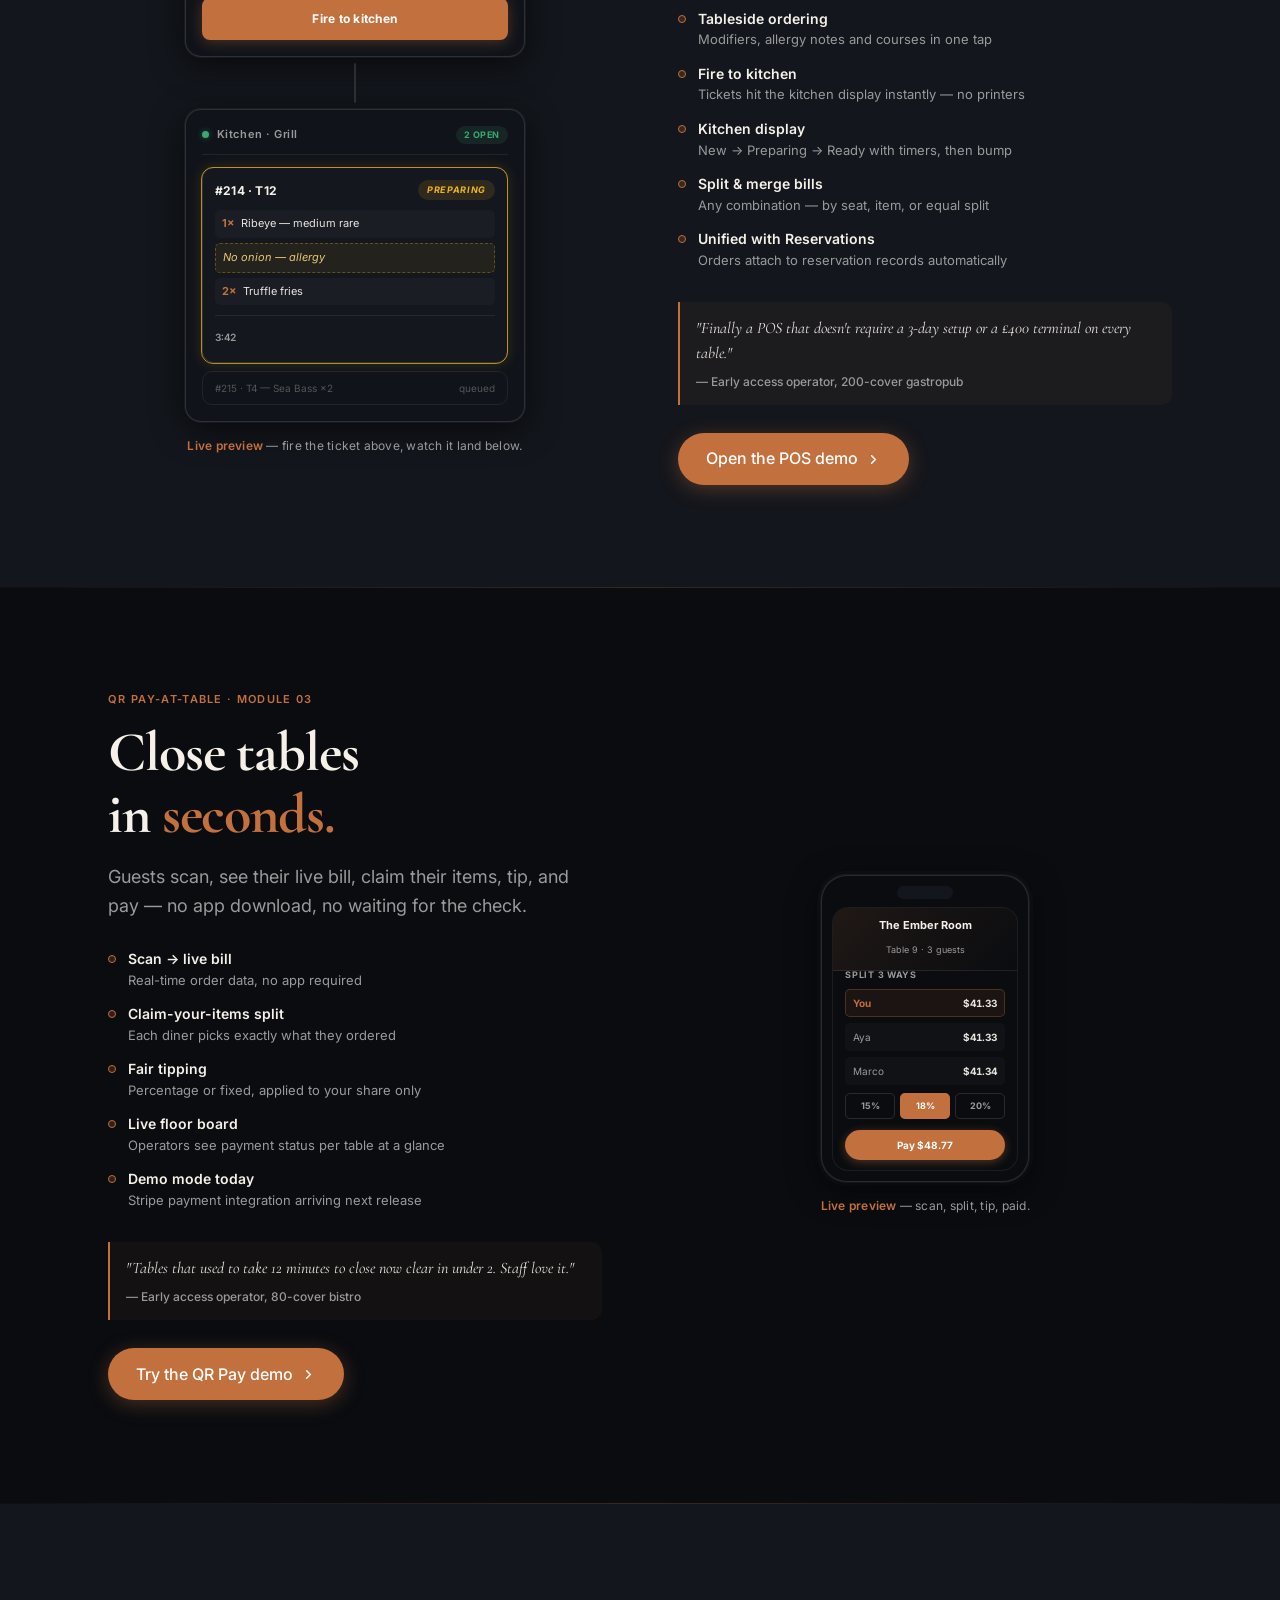
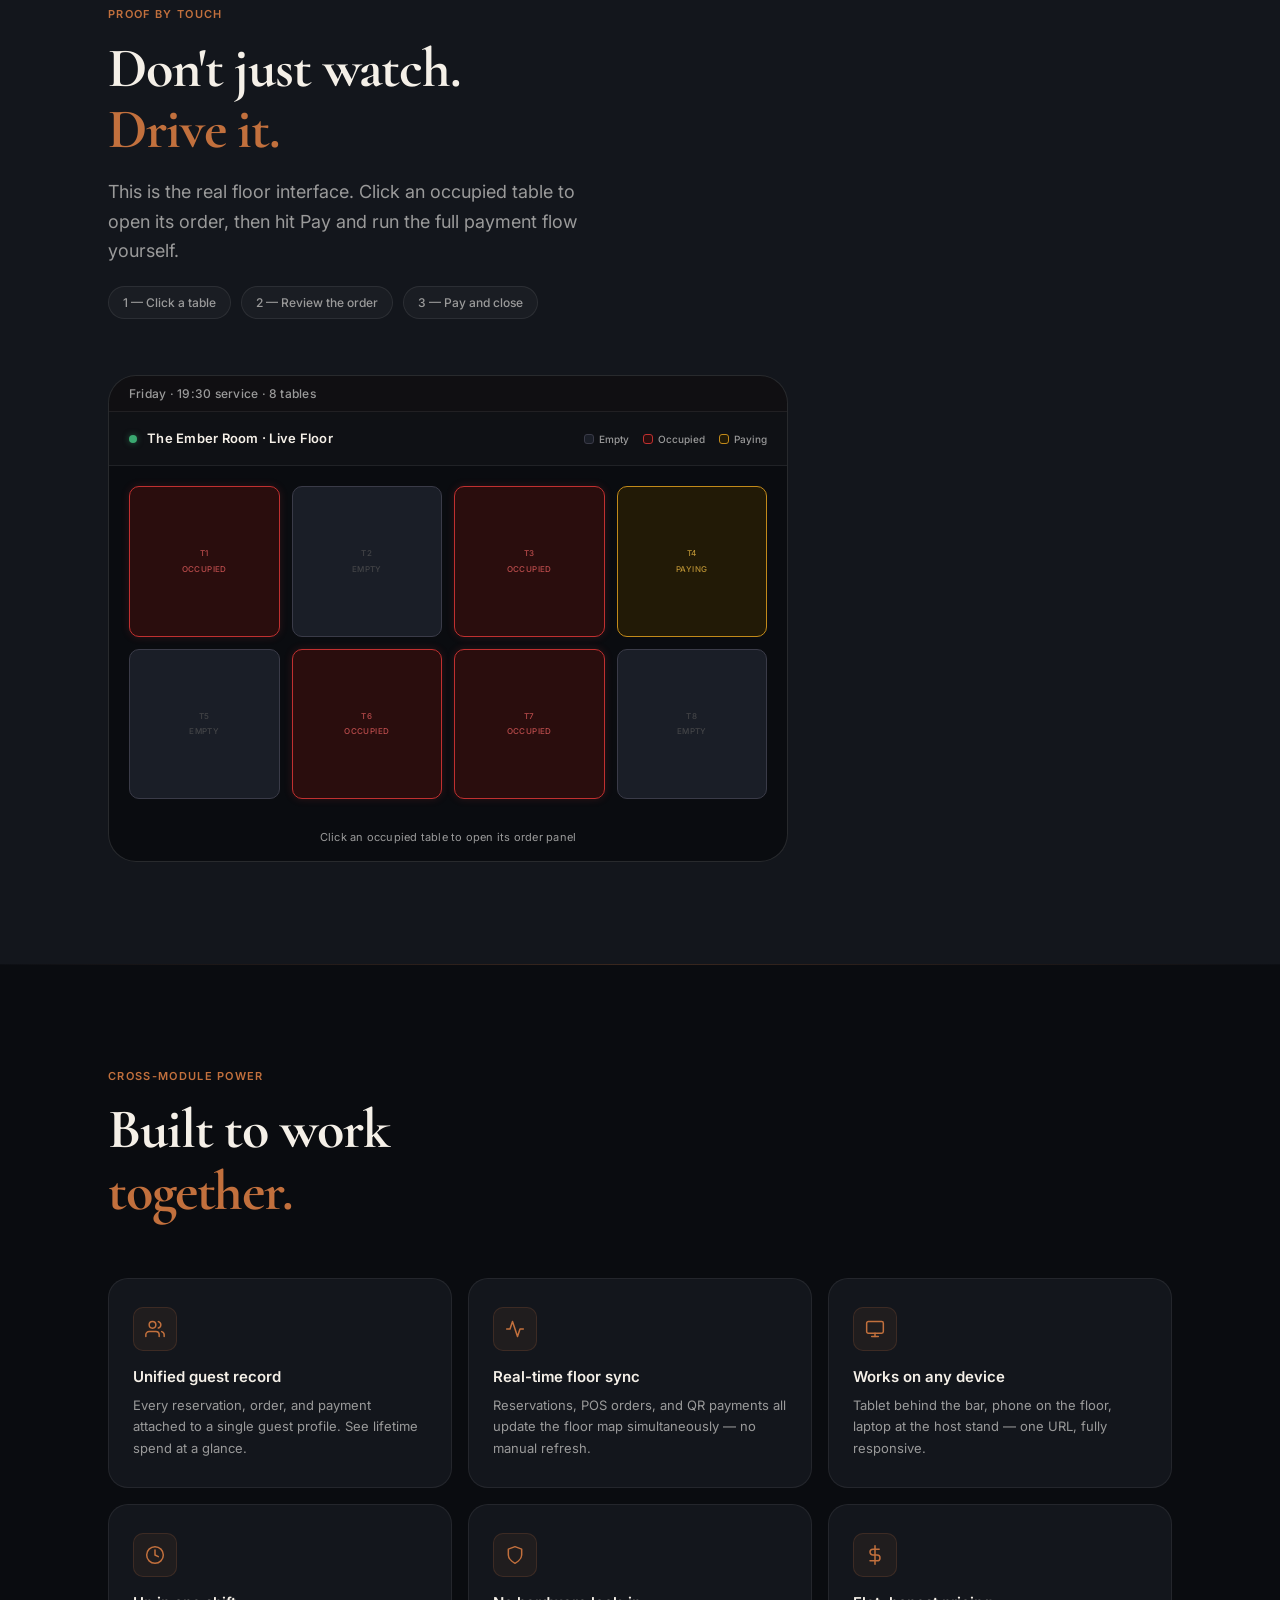
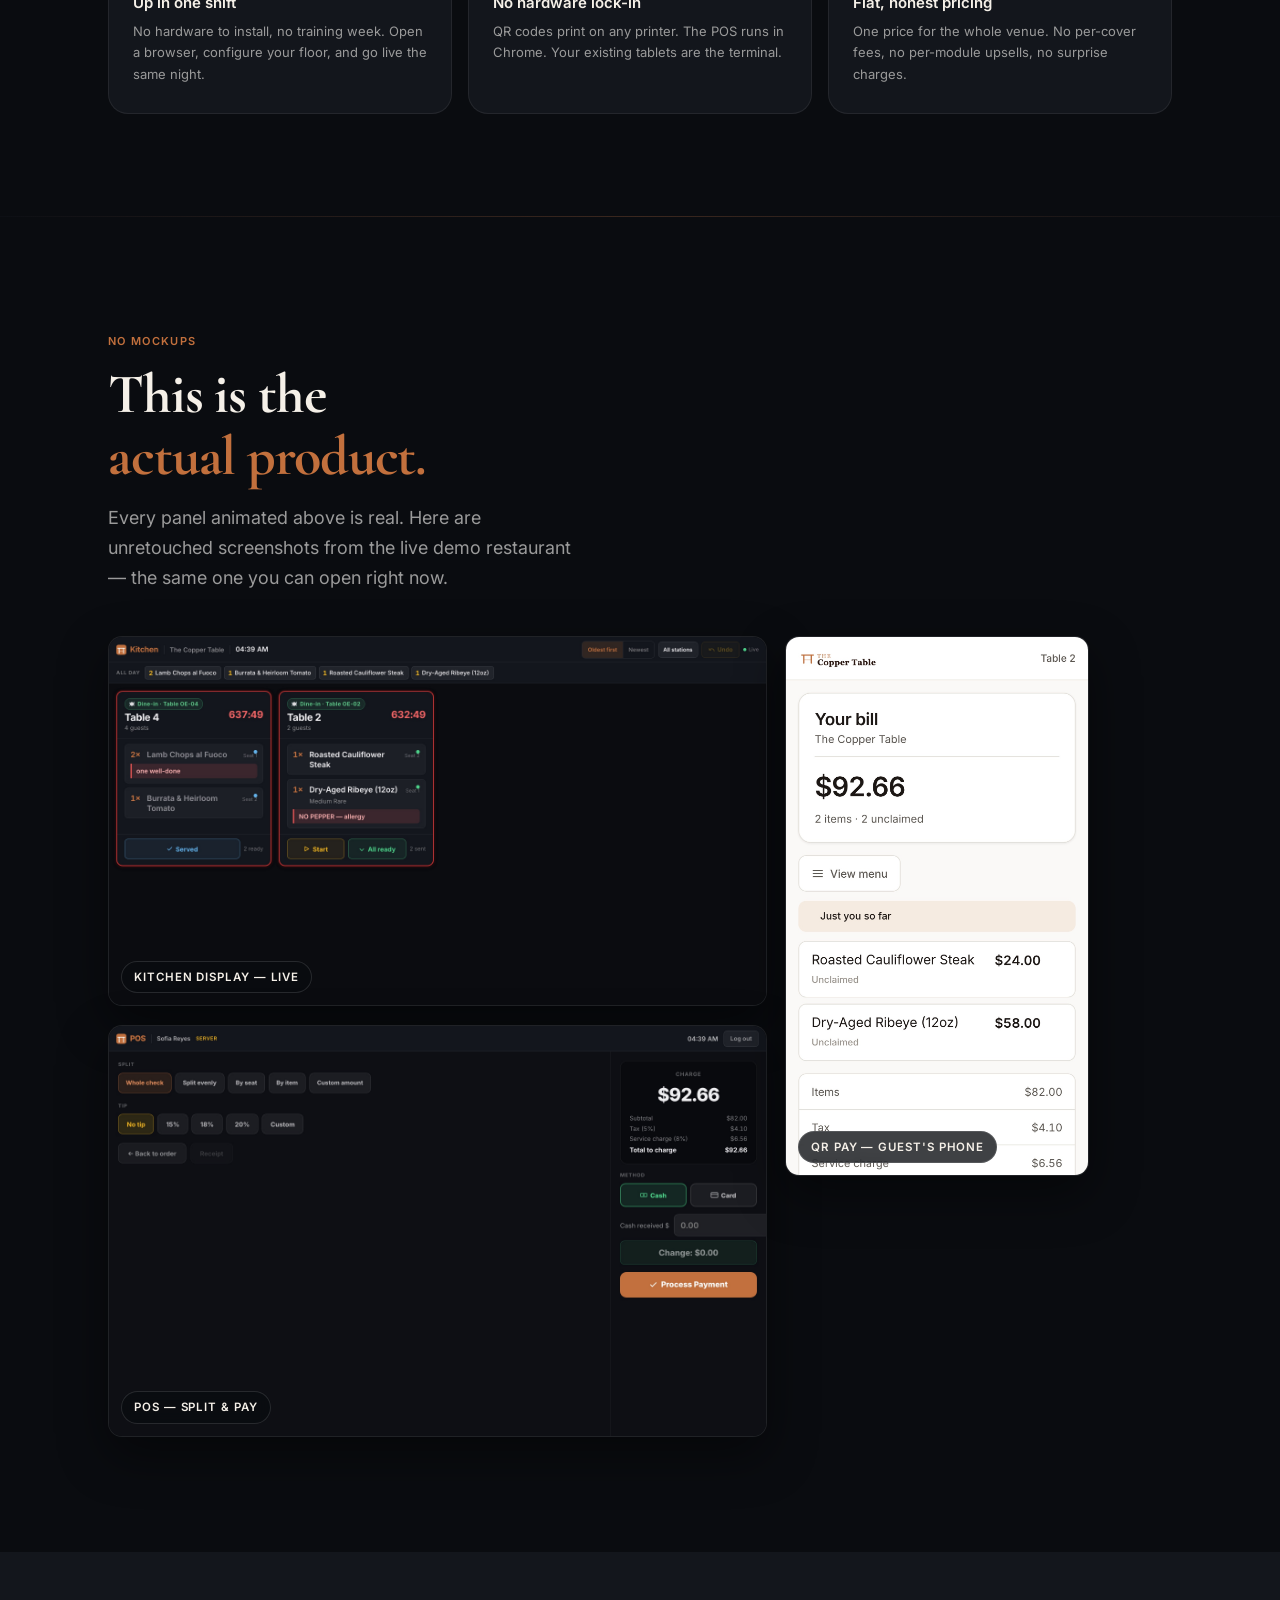
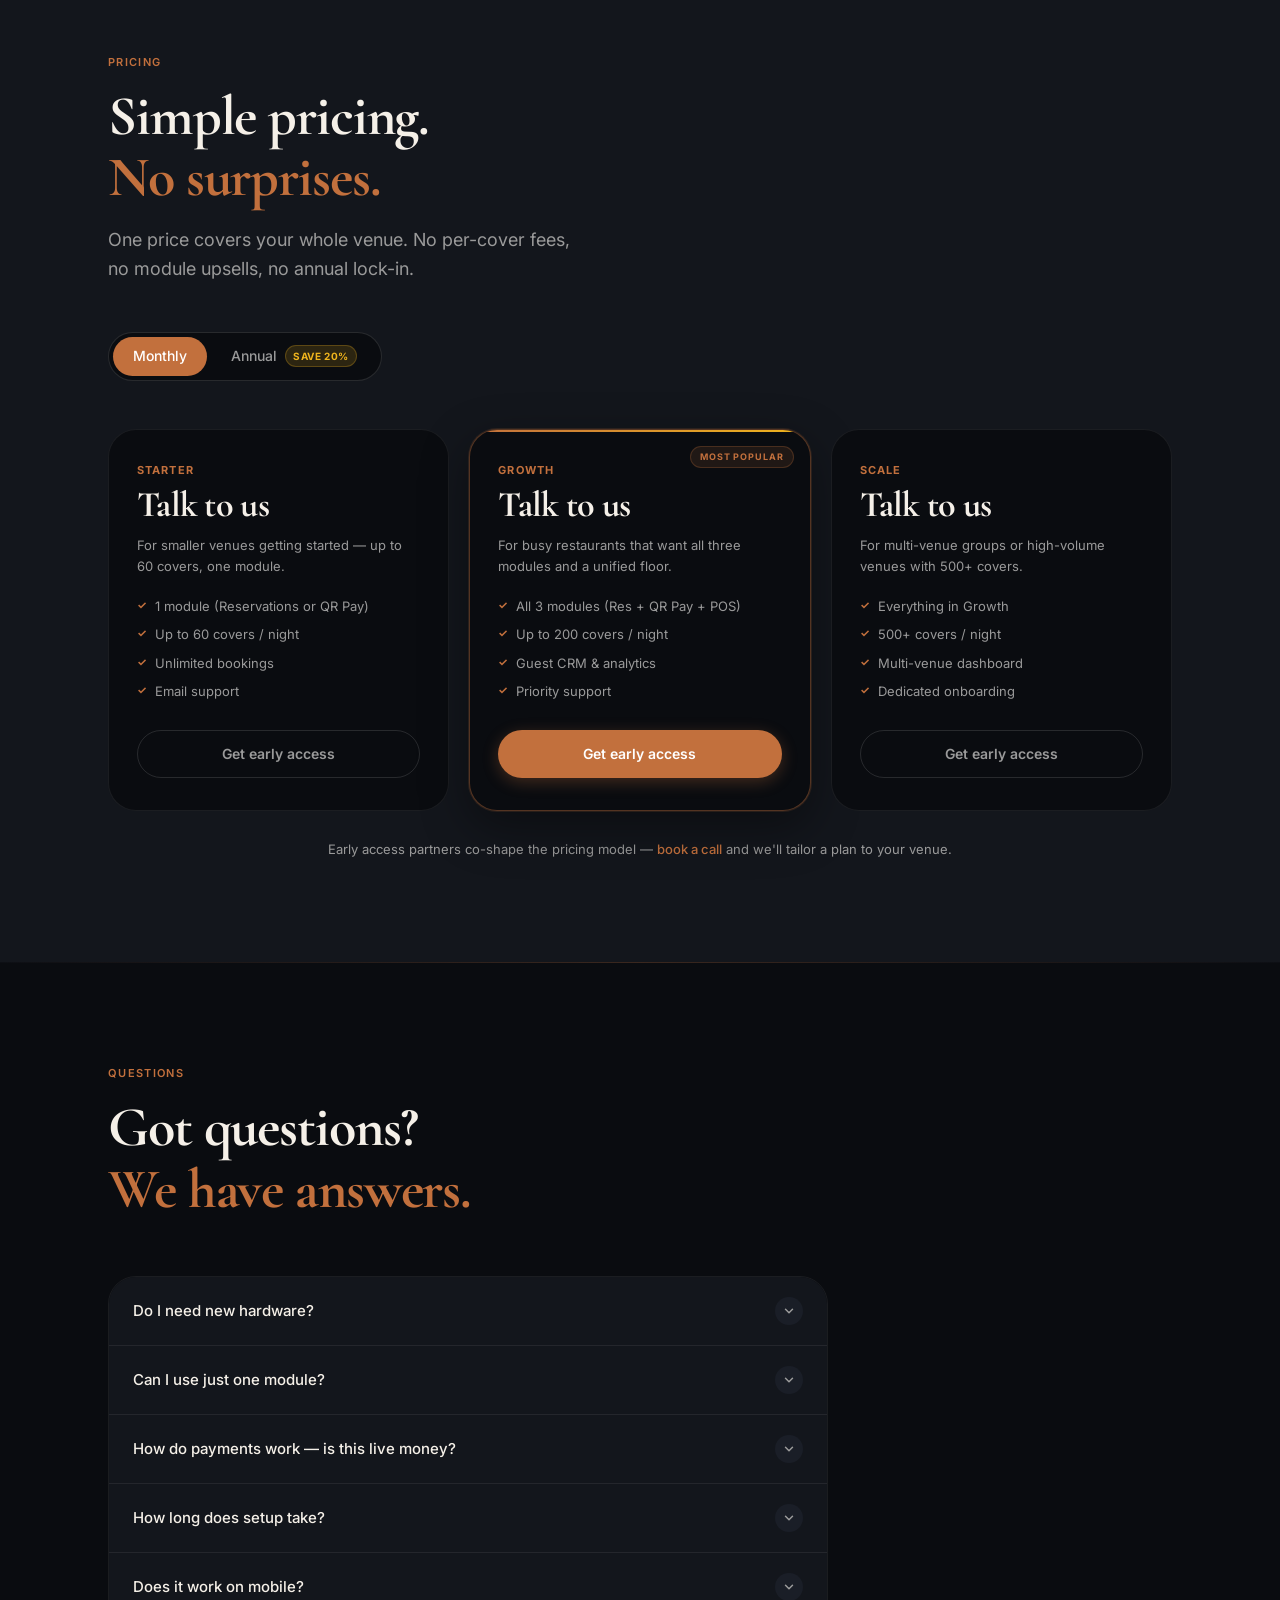
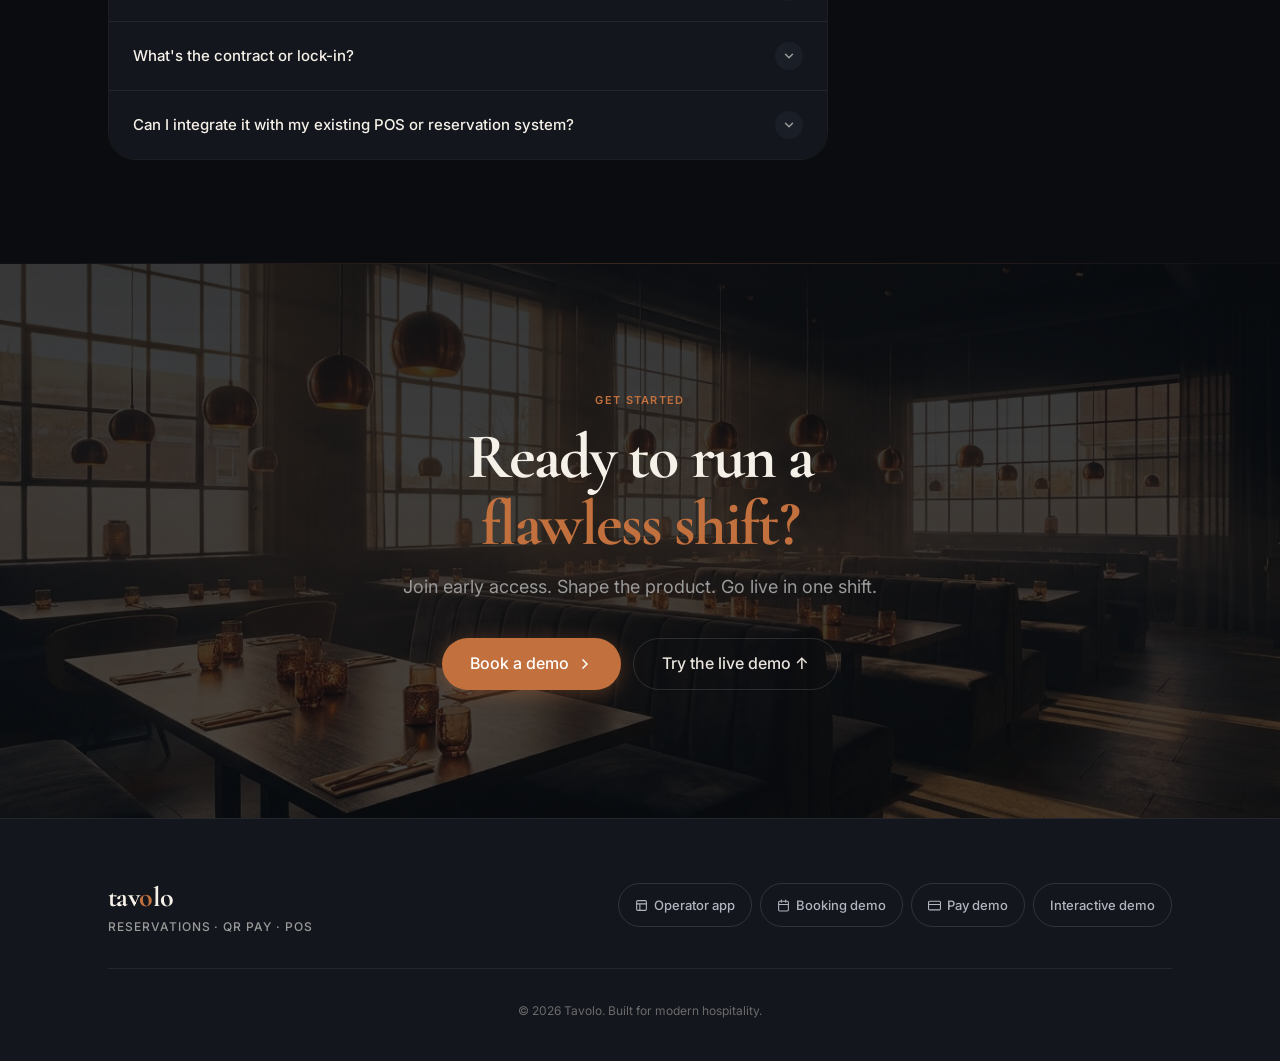
==== commit 93da129b: "Landing V3: cinematic redesign — 2x2 product-stage hero, scroll 'watch a shift', film grain, 3D tilt" ====
--- a/index.html
+++ b/index.html
@@ -64,6 +64,9 @@
   --faint:#555;
   --green:#3aa870;
   --shadow-card:0 0 0 1px rgba(255,255,255,0.05),0 8px 32px rgba(0,0,0,0.6);
+  --grain-opacity:0.028;
+  --copper-text-glow:rgba(194,112,61,0.55);
+  --scroll-line:rgba(194,112,61,0.35);
   --radius-sm:6px;
   --radius-md:10px;
   --radius-lg:16px;
@@ -1496,6 +1499,394 @@
 .js-ready .reveal.visible{opacity:1;transform:none}
 
 /* ============================================================
+   V3 — FILM GRAIN OVERLAY (fixed, page-level, pointer-events:none)
+   ============================================================ */
+body::after{
+  content:'';
+  position:fixed;inset:0;z-index:9998;
+  pointer-events:none;
+  background-image:url('assets/grain.png');
+  background-size:200px 200px;
+  background-repeat:repeat;
+  opacity:var(--grain-opacity);
+  mix-blend-mode:overlay;
+}
+
+/* ============================================================
+   V3 — HERO HEADLINE STAGGER
+   Three lines enter sequentially (lines carry class .hero-hl-line)
+   ============================================================ */
+.hero-headline .hero-hl-line{
+  display:block;
+  opacity:1;transform:none;
+}
+@media(prefers-reduced-motion:no-preference){
+  .hero-headline .hero-hl-line{
+    opacity:0;transform:translateY(24px);
+    transition:opacity 0.6s cubic-bezier(0.2,0,0.1,1),
+               transform 0.6s cubic-bezier(0.2,0,0.1,1);
+  }
+  .hero-headline .hero-hl-line.visible{opacity:1;transform:none}
+  .hero-headline .hero-hl-line:nth-child(1){transition-delay:120ms}
+  .hero-headline .hero-hl-line:nth-child(2){transition-delay:240ms}
+  .hero-headline .hero-hl-line:nth-child(3){transition-delay:360ms}
+  .hero-subline-wrap{
+    opacity:0;transition:opacity 0.5s ease-out 0.5s;
+  }
+  .hero-subline-wrap.visible{opacity:1}
+  .hero-actions-wrap{
+    opacity:0;transform:translateY(12px);
+    transition:opacity 0.5s ease-out 0.62s,transform 0.5s ease-out 0.62s;
+  }
+  .hero-actions-wrap.visible{opacity:1;transform:none}
+}
+
+/* ============================================================
+   V3 — HERO STAGE: 2×2 GRID (replaces single-panel cycling)
+   ============================================================ */
+.stage-grid{
+  display:grid;
+  grid-template-columns:1fr 1fr;
+  gap:0;
+  position:relative;
+}
+.stage-grid-cell{
+  padding:10px;
+  position:relative;
+  min-width:0;
+}
+.stage-grid-cell:nth-child(1),.stage-grid-cell:nth-child(2){
+  border-bottom:1px solid rgba(194,112,61,0.18);
+}
+.stage-grid-cell:nth-child(1),.stage-grid-cell:nth-child(3){
+  border-right:1px solid rgba(194,112,61,0.18);
+}
+/* Make previews smaller to fit 2x2 */
+.stage-grid .pv{
+  font-size:10px;padding:10px;max-width:none;
+}
+.stage-grid .pv-head{margin-bottom:8px;padding-bottom:7px}
+.stage-grid .pv-title{font-size:9px}
+.stage-grid .pvr-grid{grid-template-columns:repeat(4,1fr);gap:4px}
+.stage-grid .pvr-tbl{aspect-ratio:1.1}
+.stage-grid .pvr-st small{font-size:6px}
+.stage-grid .pvr-chipwrap{height:26px;margin-top:6px}
+.stage-grid .pvr-chip{font-size:9px;padding:0 7px}
+.stage-grid .pvp-rows{gap:3px;margin-bottom:6px}
+.stage-grid .pvp-row{padding:3px 5px}
+.stage-grid .pvp-q{font-size:9px;width:14px}
+.stage-grid .pvp-n{font-size:9px}
+.stage-grid .pvp-p{font-size:9px}
+.stage-grid .pvp-total{padding:6px 5px;margin-bottom:6px}
+.stage-grid .pvp-fire{padding:7px;font-size:10px}
+.stage-grid .pvk-card{padding:8px}
+.stage-grid .pvk-top b{font-size:9px}
+.stage-grid .pvk-items li{font-size:9px;padding:3px 5px}
+.stage-grid .pvk-items{gap:3px;margin-bottom:6px}
+.stage-grid .pvk-foot{padding-top:5px}
+.stage-grid .pvk-timer{font-size:9px}
+.stage-grid .pvk-ghost{padding:5px 8px;font-size:9px;margin-top:5px}
+.stage-grid .pvq-phone{width:110px}
+.stage-grid .pvq-notch{width:40px;height:9px;margin-bottom:5px}
+.stage-grid .pvq-screen{height:176px}
+.stage-grid .pvq-shead{padding:5px 6px}
+.stage-grid .pvq-shead b{font-size:9px}
+.stage-grid .pvq-shead span{font-size:7px}
+.stage-grid .pvq-stage{top:34px;padding:6px 8px;gap:4px}
+.stage-grid .pvq-row{font-size:8px;padding:3px 4px}
+.stage-grid .pvq-tot{font-size:9px;padding:3px 4px 0}
+.stage-grid .pvq-btn{padding:5px;font-size:8px}
+.stage-grid .pvq-cap{font-size:7px}
+.stage-grid .pvq-share{font-size:8px;padding:3px 5px}
+.stage-grid .pvq-tips{gap:3px;margin-top:2px}
+.stage-grid .pvq-tip{font-size:7px;padding:3px 0}
+.stage-grid .pvq-check{width:28px;height:28px}
+.stage-grid .pvq-paid{font-size:10px}
+.stage-grid .pvq-rcpt{font-size:7px}
+/* cell labels */
+.stage-cell-label{
+  font-size:8px;font-weight:600;color:var(--muted);
+  letter-spacing:0.07em;text-transform:uppercase;
+  margin-bottom:5px;
+}
+
+/* V3 hero stage entrance animation */
+@media(prefers-reduced-motion:no-preference){
+  .hero-stage-wrap{
+    opacity:0;
+    transform:translateY(32px) rotateX(4deg) rotateY(-6deg);
+    transition:opacity 0.9s cubic-bezier(0.2,0,0.1,1) 0.2s,
+               transform 0.9s cubic-bezier(0.2,0,0.1,1) 0.2s;
+  }
+  .hero-stage-wrap.visible{
+    opacity:1;
+    transform:translateY(0) rotateX(0deg) rotateY(0deg);
+  }
+}
+
+/* V3 hero trust line */
+.hero-trust{
+  margin-top:20px;
+  font-size:12px;font-weight:500;color:#6b6b6b;
+  letter-spacing:0.01em;
+  line-height:1.5;
+}
+@media(max-width:479px){.hero-trust{display:none}}
+
+/* V3 hero mobile scroll indicator */
+.hero-scroll-ind{
+  display:none;
+  position:absolute;
+  bottom:24px;
+  left:50%;transform:translateX(-50%);
+  flex-direction:column;
+  align-items:center;gap:0;
+  opacity:1;
+  transition:opacity 0.4s ease;
+}
+.hero-scroll-ind.hidden{opacity:0}
+.hero-scroll-line{
+  width:2px;height:40px;border-radius:2px;
+  background:rgba(194,112,61,0.25);
+  position:relative;overflow:hidden;
+}
+.hero-scroll-dot{
+  position:absolute;top:0;left:0;right:0;
+  height:8px;border-radius:2px;
+  background:var(--copper);
+  animation:scrollDot 1.6s ease-in-out infinite;
+}
+@keyframes scrollDot{
+  0%{top:0;opacity:1}
+  70%{top:32px;opacity:1}
+  85%,100%{top:32px;opacity:0}
+}
+@media(max-width:959px){
+  .hero-scroll-ind{display:flex}
+}
+
+/* ============================================================
+   V3 — SCROLL-DRIVEN "WATCH A SHIFT" SECTION
+   Sticky panel with vertical spine, 4 steps, crossfading right panel
+   ============================================================ */
+.shift-outer{
+  background:var(--surface);
+  position:relative;
+}
+.shift-scroll-container{
+  min-height:400vh;
+  position:relative;
+}
+@media(max-width:640px){
+  .shift-scroll-container{min-height:280vh}
+}
+.shift-sticky{
+  position:sticky;
+  top:68px;
+  height:calc(100vh - 68px);
+  display:flex;
+  align-items:center;
+  overflow:hidden;
+}
+.shift-inner{
+  display:grid;
+  grid-template-columns:300px 1fr;
+  gap:clamp(24px,4vw,56px);
+  align-items:center;
+  width:100%;
+  padding:clamp(24px,3vw,48px) 0;
+}
+@media(max-width:800px){
+  .shift-inner{
+    grid-template-columns:200px 1fr;
+    gap:16px;
+  }
+}
+@media(max-width:600px){
+  .shift-inner{
+    grid-template-columns:1fr;
+  }
+  .shift-spine-col{display:none}
+}
+
+/* Left: spine */
+.shift-spine-col{
+  position:relative;
+  align-self:stretch;
+  display:flex;
+  flex-direction:column;
+  justify-content:center;
+  padding:0 0 0 20px;
+}
+.shift-spine-track{
+  position:absolute;left:24px;top:10%;bottom:10%;
+  width:2px;
+  background:rgba(255,255,255,0.08);
+  border-radius:2px;
+}
+.shift-spine-fill{
+  position:absolute;top:0;left:0;right:0;
+  background:linear-gradient(to bottom,var(--copper),var(--gold));
+  border-radius:2px;
+  height:0;
+  transition:height 0.1s linear;
+}
+.shift-steps{
+  position:relative;
+  display:flex;
+  flex-direction:column;
+  gap:clamp(20px,4vh,36px);
+}
+.shift-step{
+  display:flex;
+  align-items:flex-start;
+  gap:16px;
+  opacity:0.38;
+  transition:opacity 0.4s ease;
+}
+.shift-step.active{opacity:1}
+.shift-node{
+  flex-shrink:0;width:12px;height:12px;border-radius:50%;
+  border:1.5px solid rgba(194,112,61,0.3);
+  background:transparent;
+  margin-top:4px;
+  transition:background 0.3s,border-color 0.3s;
+}
+.shift-step.active .shift-node{
+  background:var(--copper);
+  border-color:var(--copper);
+}
+.shift-time{
+  font-family:var(--serif);
+  font-size:18px;font-weight:400;
+  color:rgba(194,112,61,0.45);
+  line-height:1;margin-bottom:4px;
+  transition:color 0.3s;
+}
+.shift-step.active .shift-time{color:var(--copper)}
+.shift-step-title{font-size:13px;font-weight:600;color:var(--text);line-height:1.3;margin-bottom:2px}
+.shift-step-desc{font-size:11px;color:var(--muted);line-height:1.5}
+
+/* Right: live preview panel */
+.shift-stage{
+  background:var(--bg-deep);
+  border:1px solid rgba(255,255,255,0.07);
+  border-radius:20px;
+  overflow:hidden;
+  position:relative;
+  min-height:380px;
+  display:flex;
+  align-items:center;
+  justify-content:center;
+}
+.shift-pane{
+  position:absolute;inset:0;
+  display:flex;align-items:center;justify-content:center;
+  padding:20px;
+  opacity:0;
+  transition:opacity 0.4s ease;
+  pointer-events:none;
+}
+.shift-pane.active{opacity:1;pointer-events:auto}
+
+/* Reduced-motion: static 4-step grid instead of scroll-driven */
+.shift-static{display:none}
+@media(prefers-reduced-motion:reduce){
+  .shift-scroll-container{min-height:unset}
+  .shift-sticky{position:static;height:auto}
+  .shift-inner{display:none}
+  .shift-static{display:block;padding:clamp(40px,5vw,64px) 0}
+}
+
+/* ============================================================
+   V3 — DEMO SECTION ENHANCEMENTS
+   Step chips + context bar + completion toast
+   ============================================================ */
+.demo-step-chips{
+  display:flex;flex-wrap:wrap;gap:10px;
+  margin-top:20px;
+}
+.demo-chip{
+  display:inline-flex;align-items:center;gap:7px;
+  padding:6px 14px;border-radius:var(--radius-full);
+  background:rgba(255,255,255,0.03);
+  border:1px solid rgba(255,255,255,0.08);
+  font-size:12px;font-weight:500;color:var(--muted);
+  transition:border-color 0.2s,color 0.2s;
+}
+.demo-chip.step-done{
+  border-color:rgba(194,112,61,0.35);
+  color:var(--copper);
+}
+.demo-context-bar{
+  font-size:12px;font-weight:500;color:var(--muted);
+  padding:8px 20px;
+  border-bottom:1px solid var(--border);
+  background:rgba(194,112,61,0.03);
+  letter-spacing:0.02em;
+}
+.demo-closed-toast{
+  position:absolute;top:0;left:0;right:0;
+  background:var(--copper);color:#fff;
+  height:52px;display:flex;align-items:center;justify-content:center;
+  font-size:14px;font-weight:600;
+  transform:translateY(-100%);
+  transition:transform 0.35s cubic-bezier(0.2,0,0.1,1);
+  z-index:10;
+  border-radius:var(--radius-2xl) var(--radius-2xl) 0 0;
+}
+.demo-closed-toast.show{transform:translateY(0)}
+
+/* ============================================================
+   V3 — SCREENSHOT CARD 3D TILT (shared cursor handler)
+   ============================================================ */
+.real-card{
+  transform:rotateX(var(--rx,0deg)) rotateY(var(--ry,0deg));
+  transform-style:preserve-3d;
+  will-change:transform;
+  transition:transform 0.2s ease-out,box-shadow 0.2s ease-out;
+  perspective:1000px;
+}
+.real-card:hover{
+  box-shadow:0 24px 60px rgba(0,0,0,0.7);
+}
+
+/* ============================================================
+   V3 — FEATURED PRICING CARD SHIMMER
+   ============================================================ */
+@keyframes priceShimmer{
+  0%{background-position:0% 0%}
+  100%{background-position:200% 0%}
+}
+.price-card-featured::before{
+  background:linear-gradient(90deg,var(--copper),var(--gold),var(--copper));
+  background-size:200% 100%;
+  animation:priceShimmer 4s linear infinite;
+}
+
+/* ============================================================
+   V3 — LAZY IMAGE SHIMMER SKELETON
+   ============================================================ */
+.real-card.loading img{opacity:0}
+.real-card::before{
+  content:'';
+  position:absolute;inset:0;border-radius:14px;
+  background:linear-gradient(90deg,rgba(255,255,255,0.03) 0%,rgba(255,255,255,0.07) 50%,rgba(255,255,255,0.03) 100%);
+  background-size:200% 100%;
+  animation:shimmer 1.8s ease infinite;
+  pointer-events:none;
+  z-index:1;
+}
+@keyframes shimmer{
+  0%{background-position:-100% 0}
+  100%{background-position:100% 0}
+}
+.real-card.loaded::before{display:none}
+
+/* Footer copyright fix (contrast) */
+.footer-copy{color:#6b6b6b}
+
+/* ============================================================
    REDUCED MOTION — freeze every loop to its tasteful base state
    (base styles above are authored as the static keeper frames)
    ============================================================ */
@@ -1511,13 +1902,22 @@
   .stage-tab.active::after,
   .dt.dt-paying,
   .flow-step .vg-chip,.flow-step .vg-row,.flow-step .vg-pill-new,
-  .flow-step .vg-pill-ready,.flow-step .vg-pop{
+  .flow-step .vg-pill-ready,.flow-step .vg-pop,
+  .hero-scroll-dot,.price-card-featured::before,
+  .real-card::before{
     animation:none !important;
   }
   .pvr-chip{opacity:1;transform:none}
   .hero-toast{opacity:0}
   .stage-panel,.flow-step,.flow-fill,.hero-stage{transition:none}
   .flow-step.active{transform:none}
+  /* V3 additions */
+  .hero-headline .hero-hl-line,.hero-subline-wrap,.hero-actions-wrap{
+    opacity:1 !important;transform:none !important;transition:none !important;
+  }
+  .hero-stage-wrap{opacity:1 !important;transform:none !important;transition:none !important}
+  .hero-scroll-ind{display:none !important}
+  .real-card{transform:none !important;transition:none !important}
 }
 </style>
 </head>
@@ -1586,49 +1986,51 @@
       <div class="hero-text">
         <div class="hero-eyebrow" aria-label="Product status">
           <span class="eyebrow-dot" aria-hidden="true"></span>
-          The complete restaurant operating system
+          The restaurant operating system
         </div>
         <h1 class="hero-headline" id="hero-headline">
-          Run your whole floor<br>from <em>one screen.</em>
+          <span class="hero-hl-line">One platform.</span>
+          <span class="hero-hl-line"><em>Every seat, every order,</em></span>
+          <span class="hero-hl-line">every payment.</span>
         </h1>
-        <p class="hero-subline">
-          Bookings land on the floor map, orders fire to the kitchen, guests pay by QR —
-          <strong>one platform, in motion.</strong> The screen you're watching is the product, running live.
-        </p>
-        <div class="hero-actions">
-          <a href="app/" class="btn-primary">
-            Book a demo
-            <svg width="16" height="16" viewBox="0 0 24 24" fill="none" stroke="currentColor" stroke-width="2.5" stroke-linecap="round" stroke-linejoin="round" aria-hidden="true"><polyline points="9 18 15 12 9 6"/></svg>
-          </a>
-          <a href="#demo" class="btn-ghost">Try it live ↓</a>
+        <div class="hero-subline-wrap">
+          <p class="hero-subline">
+            Bookings land on the floor. Orders fire to the kitchen.
+            Guests pay by QR — no app download, no waiting for the check.
+          </p>
+        </div>
+        <div class="hero-actions-wrap">
+          <div class="hero-actions">
+            <a href="app/" class="btn-primary">
+              Book a demo →
+            </a>
+            <a href="#demo" class="btn-ghost">Try it live ↓</a>
+          </div>
+          <p class="hero-trust">No hardware required · Goes live in one shift · Cancel any time</p>
         </div>
       </div>
 
       <div class="hero-visual">
-        <div class="hero-stage-wrap">
+        <div class="hero-stage-wrap" id="hero-stage-wrap">
           <div class="hero-stage-glow" aria-hidden="true"></div>
-          <div class="hero-stage" id="hero-stage">
+          <div class="hero-stage" id="hero-stage" aria-hidden="true">
+            <!-- Title bar -->
             <div class="stage-bar">
-              <span class="stage-brand" aria-hidden="true">tav<b>o</b>lo</span>
-              <div class="stage-tabs" role="group" aria-label="Choose a product preview">
-                <button class="stage-tab active" type="button" aria-pressed="true" aria-label="Show the reservations floor preview">Floor</button>
-                <button class="stage-tab" type="button" aria-pressed="false" aria-label="Show the POS preview">POS</button>
-                <button class="stage-tab" type="button" aria-pressed="false" aria-label="Show the kitchen display preview">Kitchen</button>
-                <button class="stage-tab" type="button" aria-pressed="false" aria-label="Show the QR pay preview">QR Pay</button>
+              <span class="stage-brand">tav<b>o</b>lo</span>
+              <div style="display:flex;gap:8px;align-items:center;margin:0 auto">
+                <span style="width:10px;height:10px;border-radius:50%;background:#3a3b48;display:block"></span>
+                <span style="width:10px;height:10px;border-radius:50%;background:#3a3b48;display:block"></span>
+                <span style="width:10px;height:10px;border-radius:50%;background:#3a3b48;display:block"></span>
               </div>
-              <span class="stage-live" aria-hidden="true"><i></i>Live</span>
+              <span class="stage-live"><i></i>Live</span>
             </div>
-            <div class="stage-view" aria-hidden="true">
-
-              <!-- Panel 1 — Reservations floor -->
-              <div class="stage-panel on">
-                <div class="pv">
-                  <div class="pv-head">
-                    <span class="pv-dot"></span>
-                    <span class="pv-title">Floor · Friday 19:30</span>
-                    <span class="pv-live">Live</span>
-                  </div>
-                  <div class="pvr-grid">
+            <!-- 2×2 grid of all four live panels -->
+            <div class="stage-grid">
+              <!-- Top-left: Reservations floor -->
+              <div class="stage-grid-cell">
+                <p class="stage-cell-label">Floor</p>
+                <div class="pv" style="padding:8px">
+                  <div class="pvr-grid" style="grid-template-columns:repeat(4,1fr);gap:3px">
                     <div class="pvr-tbl"><span class="pvr-st pvr-seat" style="opacity:1">T1<small>Seated</small></span></div>
                     <div class="pvr-tbl pvr-anim">
                       <span class="pvr-st pvr-open">T2<small>Open</small></span>
@@ -1650,124 +2052,112 @@
                     </div>
                     <div class="pvr-tbl"><span class="pvr-st pvr-dirty" style="opacity:1">T8<small>Clean</small></span></div>
                   </div>
-                  <div class="pvr-chipwrap">
-                    <div class="pvr-chip">
-                      <svg width="12" height="12" viewBox="0 0 24 24" fill="none" stroke="#c2703d" stroke-width="2" stroke-linecap="round" stroke-linejoin="round"><rect x="3" y="4" width="18" height="18" rx="2"/><line x1="16" y1="2" x2="16" y2="6"/><line x1="8" y1="2" x2="8" y2="6"/><line x1="3" y1="10" x2="21" y2="10"/></svg>
-                      <span><b>New booking</b> — Sofia M. · 4 guests · 20:00</span>
+                  <div class="pvr-chipwrap" style="height:22px;margin-top:5px">
+                    <div class="pvr-chip" style="font-size:8px;padding:0 6px">
+                      <svg width="9" height="9" viewBox="0 0 24 24" fill="none" stroke="#c2703d" stroke-width="2" stroke-linecap="round" stroke-linejoin="round"><rect x="3" y="4" width="18" height="18" rx="2"/><line x1="16" y1="2" x2="16" y2="6"/><line x1="8" y1="2" x2="8" y2="6"/><line x1="3" y1="10" x2="21" y2="10"/></svg>
+                      <span><b>New booking</b> — Sofia M.</span>
                     </div>
                   </div>
                 </div>
               </div>
-
-              <!-- Panel 2 — POS ticket -->
-              <div class="stage-panel">
-                <div class="pv">
-                  <div class="pv-head">
-                    <span class="pv-dot"></span>
-                    <span class="pv-title">POS · Table 12 · Course 1</span>
-                    <span class="pv-live">Open</span>
+              <!-- Top-right: POS ticket -->
+              <div class="stage-grid-cell">
+                <p class="stage-cell-label">POS · T12</p>
+                <div class="pv" style="padding:8px">
+                  <div class="pvp-rows" style="gap:2px;margin-bottom:6px">
+                    <div class="pvp-row pvp-r1" style="padding:2px 4px"><span class="pvp-q" style="font-size:8px;width:12px">1×</span><span class="pvp-n" style="font-size:8px">Ribeye</span><span class="pvp-p" style="font-size:8px">$48</span></div>
+                    <div class="pvp-row pvp-note pvp-r3" style="padding:2px 4px;font-size:8px">"No onion — allergy"</div>
+                    <div class="pvp-row pvp-r4" style="padding:2px 4px"><span class="pvp-q" style="font-size:8px;width:12px">2×</span><span class="pvp-n" style="font-size:8px">Truffle fries</span><span class="pvp-p" style="font-size:8px">$14</span></div>
                   </div>
-                  <div class="pvp-rows">
-                    <div class="pvp-row pvp-r1"><span class="pvp-q">1×</span><span class="pvp-n">Ribeye, 300g</span><span class="pvp-p">$48.00</span></div>
-                    <div class="pvp-row pvp-mod pvp-r2">+ Medium rare</div>
-                    <div class="pvp-row pvp-note pvp-r3">"No onion — allergy"</div>
-                    <div class="pvp-row pvp-r4"><span class="pvp-q">2×</span><span class="pvp-n">Truffle fries</span><span class="pvp-p">$14.00</span></div>
+                  <div class="pvp-total" style="padding:4px 4px;margin-bottom:5px;font-size:10px">
+                    <span>Total</span>
+                    <span class="pvp-amts"><b class="pvp-a1">$0</b><b class="pvp-a2">$48</b><b class="pvp-a3">$62</b></span>
                   </div>
-                  <div class="pvp-total">
-                    <span>Total</span>
-                    <span class="pvp-amts"><b class="pvp-a1">$0.00</b><b class="pvp-a2">$48.00</b><b class="pvp-a3">$62.00</b></span>
-                  </div>
-                  <div class="pvp-fire">
+                  <div class="pvp-fire" style="padding:5px;font-size:9px">
                     <span class="pvp-f1">Fire to kitchen</span>
-                    <span class="pvp-f2">Fired to kitchen ✓</span>
+                    <span class="pvp-f2">Fired ✓</span>
                   </div>
                 </div>
               </div>
-
-              <!-- Panel 3 — Kitchen display -->
-              <div class="stage-panel">
-                <div class="pv">
-                  <div class="pv-head">
-                    <span class="pv-dot"></span>
-                    <span class="pv-title">Kitchen display · Grill</span>
-                    <span class="pv-live">2 open</span>
-                  </div>
-                  <div class="pvk-card">
+              <!-- Bottom-left: Kitchen display -->
+              <div class="stage-grid-cell">
+                <p class="stage-cell-label">Kitchen</p>
+                <div class="pv" style="padding:8px">
+                  <div class="pvk-card" style="padding:7px">
                     <span class="pvk-edge pvk-e1"></span>
                     <span class="pvk-edge pvk-e2"></span>
                     <span class="pvk-edge pvk-e3"></span>
-                    <div class="pvk-top">
-                      <b>#214 · Table 12</b>
+                    <div class="pvk-top" style="margin-bottom:6px">
+                      <b style="font-size:9px">#214 · T12</b>
                       <span class="pvk-pillbox">
-                        <i class="pvk-pill pvk-p-new">New</i>
-                        <i class="pvk-pill pvk-p-prep">Preparing</i>
-                        <i class="pvk-pill pvk-p-ready">Ready</i>
+                        <i class="pvk-pill pvk-p-new" style="font-size:7px">New</i>
+                        <i class="pvk-pill pvk-p-prep" style="font-size:7px">Prep</i>
+                        <i class="pvk-pill pvk-p-ready" style="font-size:7px">Ready</i>
                       </span>
                     </div>
-                    <ul class="pvk-items">
-                      <li><b>1×</b> Ribeye — medium rare</li>
-                      <li class="pvk-warn">No onion — allergy</li>
-                      <li><b>2×</b> Truffle fries</li>
+                    <ul class="pvk-items" style="gap:2px;margin-bottom:5px">
+                      <li style="font-size:8px;padding:2px 4px"><b>1×</b> Ribeye</li>
+                      <li class="pvk-warn" style="font-size:8px;padding:2px 4px">No onion — allergy</li>
+                      <li style="font-size:8px;padding:2px 4px"><b>2×</b> Truffle fries</li>
                     </ul>
-                    <div class="pvk-foot">
-                      <span class="pvk-timer"><i class="pvk-t1">0:08</i><i class="pvk-t2">3:42</i><i class="pvk-t3">7:15</i></span>
-                      <span class="pvk-bump">Bump ✓</span>
+                    <div class="pvk-foot" style="padding-top:4px">
+                      <span class="pvk-timer" style="font-size:8px"><i class="pvk-t1">0:08</i><i class="pvk-t2">3:42</i><i class="pvk-t3">7:15</i></span>
+                      <span class="pvk-bump" style="font-size:8px">Bump ✓</span>
                     </div>
                   </div>
-                  <div class="pvk-ghost"><span>#215 · Table 4 — Sea Bass ×2</span><span>queued</span></div>
                 </div>
               </div>
-
-              <!-- Panel 4 — QR Pay phone -->
-              <div class="stage-panel">
+              <!-- Bottom-right: QR Pay -->
+              <div class="stage-grid-cell" style="display:flex;align-items:center;justify-content:center">
+                <p class="stage-cell-label" style="position:absolute;top:10px;left:10px">QR Pay</p>
                 <div class="pvq">
-                  <div class="pvq-phone">
-                    <div class="pvq-notch"></div>
-                    <div class="pvq-screen">
-                      <div class="pvq-shead"><b>The Ember Room</b><span>Table 9 · 3 guests</span></div>
-                      <div class="pvq-stage pvq-s1">
-                        <div class="pvq-row"><span>Burrata</span><b>$18.00</b></div>
-                        <div class="pvq-row"><span>2× Sea Bass</span><b>$68.00</b></div>
-                        <div class="pvq-row"><span>Bottle Rosé</span><b>$38.00</b></div>
-                        <div class="pvq-tot"><span>Total</span><b>$124.00</b></div>
-                        <div class="pvq-btn">Split the bill</div>
+                  <div class="pvq-phone" style="width:100px">
+                    <div class="pvq-notch" style="width:36px;height:8px;margin-bottom:4px"></div>
+                    <div class="pvq-screen" style="height:156px">
+                      <div class="pvq-shead" style="padding:4px 6px"><b style="font-size:8px">The Ember Room</b><span style="font-size:7px">T9 · 3 guests</span></div>
+                      <div class="pvq-stage pvq-s1" style="top:30px;padding:5px 7px;gap:3px">
+                        <div class="pvq-row" style="font-size:7px;padding:2px 3px"><span>Burrata</span><b>$18</b></div>
+                        <div class="pvq-row" style="font-size:7px;padding:2px 3px"><span>Sea Bass</span><b>$68</b></div>
+                        <div class="pvq-tot" style="font-size:8px;padding:3px 3px 0"><span>Total</span><b>$124</b></div>
+                        <div class="pvq-btn" style="padding:4px;font-size:7px">Split the bill</div>
                       </div>
-                      <div class="pvq-stage pvq-s2">
-                        <p class="pvq-cap">Split 3 ways</p>
-                        <div class="pvq-share pvq-sh1 pvq-me"><span>You</span><b>$41.33</b></div>
-                        <div class="pvq-share pvq-sh2"><span>Aya</span><b>$41.33</b></div>
-                        <div class="pvq-share pvq-sh3"><span>Marco</span><b>$41.34</b></div>
-                        <div class="pvq-tips">
-                          <span class="pvq-tip">15%</span>
-                          <span class="pvq-tip">18%<i class="pvq-tipsel">18%</i></span>
-                          <span class="pvq-tip">20%</span>
+                      <div class="pvq-stage pvq-s2" style="top:30px;padding:5px 7px;gap:3px">
+                        <p class="pvq-cap" style="font-size:6px">Split 3 ways</p>
+                        <div class="pvq-share pvq-sh1 pvq-me" style="font-size:7px;padding:2px 4px"><span>You</span><b>$41.33</b></div>
+                        <div class="pvq-share pvq-sh2" style="font-size:7px;padding:2px 4px"><span>Aya</span><b>$41.33</b></div>
+                        <div class="pvq-tips" style="gap:2px;margin-top:2px">
+                          <span class="pvq-tip" style="font-size:6px;padding:3px 0">15%</span>
+                          <span class="pvq-tip" style="font-size:6px;padding:3px 0">18%<i class="pvq-tipsel" style="font-size:6px">18%</i></span>
+                          <span class="pvq-tip" style="font-size:6px;padding:3px 0">20%</span>
                         </div>
-                        <div class="pvq-btn">Pay $48.77</div>
+                        <div class="pvq-btn" style="padding:4px;font-size:7px">Pay $48.77</div>
                       </div>
-                      <div class="pvq-stage pvq-s3">
-                        <span class="pvq-check">
-                          <svg width="22" height="22" viewBox="0 0 24 24" fill="none" stroke="#3aa870" stroke-width="2.5" stroke-linecap="round" stroke-linejoin="round"><polyline points="20 6 9 17 4 12"/></svg>
+                      <div class="pvq-stage pvq-s3" style="top:30px;padding:5px 7px;gap:4px">
+                        <span class="pvq-check" style="width:26px;height:26px">
+                          <svg width="14" height="14" viewBox="0 0 24 24" fill="none" stroke="#3aa870" stroke-width="2.5" stroke-linecap="round" stroke-linejoin="round"><polyline points="20 6 9 17 4 12"/></svg>
                         </span>
-                        <b class="pvq-paid">Paid · $48.77</b>
-                        <span class="pvq-rcpt">Receipt sent to your phone</span>
+                        <b class="pvq-paid" style="font-size:9px">Paid · $48.77</b>
+                        <span class="pvq-rcpt" style="font-size:7px">Receipt sent</span>
                       </div>
                     </div>
                   </div>
                 </div>
               </div>
-
-              <!-- Floating live toasts -->
-              <div class="hero-toast hero-toast-1">
-                <svg width="13" height="13" viewBox="0 0 24 24" fill="none" stroke="#c2703d" stroke-width="2" stroke-linecap="round" stroke-linejoin="round"><rect x="3" y="4" width="18" height="18" rx="2"/><line x1="16" y1="2" x2="16" y2="6"/><line x1="8" y1="2" x2="8" y2="6"/><line x1="3" y1="10" x2="21" y2="10"/></svg>
-                <span><b>New booking</b> — Sofia M. · 4 guests</span>
-              </div>
-              <div class="hero-toast hero-toast-2">
-                <svg width="13" height="13" viewBox="0 0 24 24" fill="none" stroke="#3aa870" stroke-width="2.5" stroke-linecap="round" stroke-linejoin="round"><polyline points="20 6 9 17 4 12"/></svg>
-                <span><span class="tg">Paid</span> — Table 9 settled $124.00</span>
-              </div>
-
+            </div>
+            <!-- Floating live toasts (positioned over the stage) -->
+            <div class="hero-toast hero-toast-1" style="top:44px">
+              <svg width="13" height="13" viewBox="0 0 24 24" fill="none" stroke="#c2703d" stroke-width="2" stroke-linecap="round" stroke-linejoin="round"><rect x="3" y="4" width="18" height="18" rx="2"/><line x1="16" y1="2" x2="16" y2="6"/><line x1="8" y1="2" x2="8" y2="6"/><line x1="3" y1="10" x2="21" y2="10"/></svg>
+              <span><b>New booking</b> — Sofia M. · 4 guests</span>
+            </div>
+            <div class="hero-toast hero-toast-2" style="top:44px">
+              <svg width="13" height="13" viewBox="0 0 24 24" fill="none" stroke="#3aa870" stroke-width="2.5" stroke-linecap="round" stroke-linejoin="round"><polyline points="20 6 9 17 4 12"/></svg>
+              <span><span class="tg">Paid</span> — Table 9 settled $124.00</span>
             </div>
           </div>
+        </div>
+        <!-- Mobile scroll indicator -->
+        <div class="hero-scroll-ind" id="hero-scroll-ind" aria-hidden="true">
+          <div class="hero-scroll-line"><div class="hero-scroll-dot"></div></div>
         </div>
       </div>
     </div>
@@ -1806,58 +2196,173 @@
 <hr class="divider">
 
 <!-- =====================================================
-     HOW A SHIFT FLOWS — one connected animated story
+     WATCH A SHIFT FLOW — V3 scroll-driven sticky section
      ===================================================== -->
-<section class="section flow-section" id="flow" aria-labelledby="flow-heading">
-  <div class="container">
-    <div class="flow-intro reveal">
+<section class="shift-outer" id="flow" aria-labelledby="flow-heading">
+  <!-- Section header (outside sticky container so it scrolls normally) -->
+  <div class="container" style="padding-top:clamp(72px,8vw,112px)">
+    <div class="flow-intro reveal" style="max-width:560px;margin-bottom:clamp(40px,5vw,64px)">
       <p class="section-label">One shift, one flow</p>
-      <h2 class="section-headline" id="flow-heading">Watch a shift <em>flow.</em></h2>
-      <p class="section-sub">From the booking to the bumped ticket to the paid bill — every step hands off to the next, automatically.</p>
+      <h2 class="section-headline" id="flow-heading">Watch a shift<br><em>flow.</em></h2>
+      <p class="section-sub">From the first booking to the final payment — every step hands off automatically.</p>
     </div>
-    <div class="flow-track reveal" aria-hidden="true"><span class="flow-fill" id="flow-fill"></span></div>
-    <div class="flow-steps" id="flow-steps">
-      <div class="flow-step reveal">
-        <p class="flow-time">19:30</p>
-        <h3 class="flow-title">Booking lands</h3>
-        <p class="flow-desc">Sofia books online. The floor map reserves T12 by itself — no phone call, no notebook.</p>
-        <div class="flow-vg" aria-hidden="true">
-          <span class="vg-chip"><span>Sofia M. · 4 guests · T12</span><span class="vg-ok">✓</span></span>
-        </div>
+  </div>
+
+  <!-- Scroll container — 400vh tall; sticky panel sits inside -->
+  <div class="shift-scroll-container" id="shift-scroll-container">
+    <div class="shift-sticky">
+      <div class="container" style="width:100%">
+        <div class="shift-inner">
+
+          <!-- Left: vertical spine + step labels -->
+          <div class="shift-spine-col" aria-hidden="true">
+            <div class="shift-spine-track">
+              <div class="shift-spine-fill" id="shift-fill"></div>
+            </div>
+            <div class="shift-steps" id="shift-steps">
+              <div class="shift-step active" data-step="0">
+                <div class="shift-node"></div>
+                <div>
+                  <p class="shift-time">19:30</p>
+                  <p class="shift-step-title">Booking lands</p>
+                  <p class="shift-step-desc">Sofia books online. Floor reserves T12 automatically.</p>
+                </div>
+              </div>
+              <div class="shift-step" data-step="1">
+                <div class="shift-node"></div>
+                <div>
+                  <p class="shift-time">19:34</p>
+                  <p class="shift-step-title">Seated &amp; ordering</p>
+                  <p class="shift-step-desc">Host seats the party. POS opens against the reservation.</p>
+                </div>
+              </div>
+              <div class="shift-step" data-step="2">
+                <div class="shift-node"></div>
+                <div>
+                  <p class="shift-time">19:41</p>
+                  <p class="shift-step-title">Kitchen fires</p>
+                  <p class="shift-step-desc">Ticket hits the grill screen the second it's sent.</p>
+                </div>
+              </div>
+              <div class="shift-step" data-step="3">
+                <div class="shift-node"></div>
+                <div>
+                  <p class="shift-time">20:52</p>
+                  <p class="shift-step-title">Paid by QR, table turns</p>
+                  <p class="shift-step-desc">Guests scan, split, tip, done. T12 resets for the next party.</p>
+                </div>
+              </div>
+            </div>
+          </div>
+
+          <!-- Right: live preview panel crossfading between modules -->
+          <div class="shift-stage" id="shift-stage" aria-hidden="true">
+            <!-- Pane 0: Reservations -->
+            <div class="shift-pane active" id="shift-pane-0">
+              <div class="pv" style="max-width:360px;width:100%">
+                <div class="pv-head">
+                  <span class="pv-dot"></span>
+                  <span class="pv-title">Floor · The Ember Room · Friday 19:30</span>
+                  <span class="pv-live">Live</span>
+                </div>
+                <div class="pvr-grid">
+                  <div class="pvr-tbl"><span class="pvr-st pvr-seat" style="opacity:1">T1<small>Seated</small></span></div>
+                  <div class="pvr-tbl pvr-anim"><span class="pvr-st pvr-open">T2<small>Open</small></span><span class="pvr-st pvr-rsv pvr-keep">T2<small>Reserved</small></span><span class="pvr-st pvr-seat">T2<small>Seated</small></span></div>
+                  <div class="pvr-tbl"><span class="pvr-st pvr-open" style="opacity:1">T3<small>Open</small></span></div>
+                  <div class="pvr-tbl"><span class="pvr-st pvr-rsv" style="opacity:1">T4<small>Reserved</small></span></div>
+                  <div class="pvr-tbl pvr-anim pvr-d1"><span class="pvr-st pvr-open">T5<small>Open</small></span><span class="pvr-st pvr-rsv">T5<small>Reserved</small></span><span class="pvr-st pvr-seat pvr-keep">T5<small>Seated</small></span></div>
+                  <div class="pvr-tbl"><span class="pvr-st pvr-seat" style="opacity:1">T6<small>Seated</small></span></div>
+                  <div class="pvr-tbl pvr-anim pvr-d2"><span class="pvr-st pvr-open pvr-keep">T7<small>Open</small></span><span class="pvr-st pvr-rsv">T7<small>Reserved</small></span><span class="pvr-st pvr-seat">T7<small>Seated</small></span></div>
+                  <div class="pvr-tbl"><span class="pvr-st pvr-dirty" style="opacity:1">T8<small>Clean</small></span></div>
+                </div>
+                <div class="pvr-chipwrap">
+                  <div class="pvr-chip">
+                    <svg width="12" height="12" viewBox="0 0 24 24" fill="none" stroke="#c2703d" stroke-width="2" stroke-linecap="round" stroke-linejoin="round"><rect x="3" y="4" width="18" height="18" rx="2"/><line x1="16" y1="2" x2="16" y2="6"/><line x1="8" y1="2" x2="8" y2="6"/><line x1="3" y1="10" x2="21" y2="10"/></svg>
+                    <span><b>New booking</b> — Sofia M. · 4 guests · 20:00</span>
+                  </div>
+                </div>
+              </div>
+            </div>
+            <!-- Pane 1: POS -->
+            <div class="shift-pane" id="shift-pane-1">
+              <div class="pv" style="max-width:320px;width:100%">
+                <div class="pv-head"><span class="pv-dot"></span><span class="pv-title">POS · Table 12 · Course 1</span><span class="pv-live">Open</span></div>
+                <div class="pvp-rows">
+                  <div class="pvp-row pvp-r1"><span class="pvp-q">1×</span><span class="pvp-n">Ribeye, 300g</span><span class="pvp-p">$48.00</span></div>
+                  <div class="pvp-row pvp-mod pvp-r2">+ Medium rare</div>
+                  <div class="pvp-row pvp-note pvp-r3">"No onion — allergy"</div>
+                  <div class="pvp-row pvp-r4"><span class="pvp-q">2×</span><span class="pvp-n">Truffle fries</span><span class="pvp-p">$14.00</span></div>
+                </div>
+                <div class="pvp-total"><span>Total</span><span class="pvp-amts"><b class="pvp-a1">$0.00</b><b class="pvp-a2">$48.00</b><b class="pvp-a3">$62.00</b></span></div>
+                <div class="pvp-fire"><span class="pvp-f1">Fire to kitchen</span><span class="pvp-f2">Fired to kitchen ✓</span></div>
+              </div>
+            </div>
+            <!-- Pane 2: KDS -->
+            <div class="shift-pane" id="shift-pane-2">
+              <div class="pv" style="max-width:320px;width:100%">
+                <div class="pv-head"><span class="pv-dot"></span><span class="pv-title">Kitchen display · Grill</span><span class="pv-live">2 open</span></div>
+                <div class="pvk-card">
+                  <span class="pvk-edge pvk-e1"></span><span class="pvk-edge pvk-e2"></span><span class="pvk-edge pvk-e3"></span>
+                  <div class="pvk-top"><b>#214 · Table 12</b><span class="pvk-pillbox"><i class="pvk-pill pvk-p-new">New</i><i class="pvk-pill pvk-p-prep">Preparing</i><i class="pvk-pill pvk-p-ready">Ready</i></span></div>
+                  <ul class="pvk-items"><li><b>1×</b> Ribeye — medium rare</li><li class="pvk-warn">No onion — allergy</li><li><b>2×</b> Truffle fries</li></ul>
+                  <div class="pvk-foot"><span class="pvk-timer"><i class="pvk-t1">0:08</i><i class="pvk-t2">3:42</i><i class="pvk-t3">7:15</i></span><span class="pvk-bump">Bump ✓</span></div>
+                </div>
+                <div class="pvk-ghost"><span>#215 · Table 4 — Sea Bass ×2</span><span>queued</span></div>
+              </div>
+            </div>
+            <!-- Pane 3: QR Pay -->
+            <div class="shift-pane" id="shift-pane-3">
+              <div class="pvq">
+                <div class="pvq-phone">
+                  <div class="pvq-notch"></div>
+                  <div class="pvq-screen">
+                    <div class="pvq-shead"><b>The Ember Room</b><span>Table 9 · 3 guests</span></div>
+                    <div class="pvq-stage pvq-s1">
+                      <div class="pvq-row"><span>Burrata</span><b>$18.00</b></div>
+                      <div class="pvq-row"><span>2× Sea Bass</span><b>$68.00</b></div>
+                      <div class="pvq-row"><span>Bottle Rosé</span><b>$38.00</b></div>
+                      <div class="pvq-tot"><span>Total</span><b>$124.00</b></div>
+                      <div class="pvq-btn">Split the bill</div>
+                    </div>
+                    <div class="pvq-stage pvq-s2">
+                      <p class="pvq-cap">Split 3 ways</p>
+                      <div class="pvq-share pvq-sh1 pvq-me"><span>You</span><b>$41.33</b></div>
+                      <div class="pvq-share pvq-sh2"><span>Aya</span><b>$41.33</b></div>
+                      <div class="pvq-share pvq-sh3"><span>Marco</span><b>$41.34</b></div>
+                      <div class="pvq-tips">
+                        <span class="pvq-tip">15%</span>
+                        <span class="pvq-tip">18%<i class="pvq-tipsel">18%</i></span>
+                        <span class="pvq-tip">20%</span>
+                      </div>
+                      <div class="pvq-btn">Pay $48.77</div>
+                    </div>
+                    <div class="pvq-stage pvq-s3">
+                      <span class="pvq-check"><svg width="22" height="22" viewBox="0 0 24 24" fill="none" stroke="#3aa870" stroke-width="2.5" stroke-linecap="round" stroke-linejoin="round"><polyline points="20 6 9 17 4 12"/></svg></span>
+                      <b class="pvq-paid">Paid · $48.77</b>
+                      <span class="pvq-rcpt">Receipt sent to your phone</span>
+                    </div>
+                  </div>
+                </div>
+              </div>
+            </div>
+          </div>
+
+        </div><!-- /.shift-inner -->
       </div>
-      <div class="flow-step reveal" style="--delay:1">
-        <p class="flow-time">19:34</p>
-        <h3 class="flow-title">Seated &amp; ordering</h3>
-        <p class="flow-desc">The host seats the party against the booking; orders go in tableside on the POS.</p>
-        <div class="flow-vg" aria-hidden="true">
-          <div class="vg-rows">
-            <span class="vg-row vg-row1"><span>Ribeye — medium rare</span><b>1×</b></span>
-            <span class="vg-row vg-row2"><span>Truffle fries</span><b>2×</b></span>
-          </div>
-        </div>
-      </div>
-      <div class="flow-step reveal" style="--delay:2">
-        <p class="flow-time">19:41</p>
-        <h3 class="flow-title">Kitchen fires</h3>
-        <p class="flow-desc">The ticket hits the grill screen the second it's sent — and gets bumped when it's plated.</p>
-        <div class="flow-vg" aria-hidden="true">
-          <span class="vg-pills">
-            <span class="vg-pill vg-pill-new">New</span>
-            <span class="vg-pill vg-pill-ready">Ready</span>
-          </span>
-          <span class="vg-id">#214</span>
-        </div>
-      </div>
-      <div class="flow-step reveal" style="--delay:3">
-        <p class="flow-time">20:52</p>
-        <h3 class="flow-title">Paid by QR, table turns</h3>
-        <p class="flow-desc">Guests scan, split three ways, tip, done. T12 flips back to open for the next party.</p>
-        <div class="flow-vg" aria-hidden="true">
-          <span class="vg-chip vg-pop"><span class="vg-ok">✓</span><span>Paid $124.00 · T12 → open</span></span>
-        </div>
+    </div><!-- /.shift-sticky -->
+
+    <!-- Reduced-motion static fallback (shown by CSS when reduce is set) -->
+    <div class="shift-static container">
+      <div class="flow-steps" id="flow-steps" style="grid-template-columns:repeat(2,1fr)">
+        <div class="flow-step active"><p class="flow-time">19:30</p><h3 class="flow-title">Booking lands</h3><p class="flow-desc">Sofia books online. Floor reserves T12 automatically.</p></div>
+        <div class="flow-step active" style="--delay:1"><p class="flow-time">19:34</p><h3 class="flow-title">Seated &amp; ordering</h3><p class="flow-desc">Host seats the party. POS opens against the reservation.</p></div>
+        <div class="flow-step active" style="--delay:2"><p class="flow-time">19:41</p><h3 class="flow-title">Kitchen fires</h3><p class="flow-desc">Ticket hits the grill screen the second it's sent.</p></div>
+        <div class="flow-step active" style="--delay:3"><p class="flow-time">20:52</p><h3 class="flow-title">Paid by QR, table turns</h3><p class="flow-desc">Guests scan, split, tip, done. T12 resets for the next party.</p></div>
       </div>
     </div>
-  </div>
+  </div><!-- /.shift-scroll-container -->
+
+  <div style="padding-bottom:clamp(72px,8vw,112px)"></div>
 </section>
 
 <hr class="divider">
@@ -2110,9 +2615,21 @@
       <p class="section-label">Proof by touch</p>
       <h2 class="section-headline" id="demo-heading">Don't just watch.<br><em>Drive it.</em></h2>
       <p class="section-sub">This is the real floor interface. Click an occupied table to open its order, then hit Pay and run the full payment flow yourself.</p>
+      <!-- V3: step chips -->
+      <div class="demo-step-chips" aria-label="Demo steps">
+        <span class="demo-chip" id="demo-chip-1" aria-live="polite">1 — Click a table</span>
+        <span class="demo-chip" id="demo-chip-2" aria-live="polite">2 — Review the order</span>
+        <span class="demo-chip" id="demo-chip-3" aria-live="polite">3 — Pay and close</span>
+      </div>
     </div>
     <div class="demo-wrap">
-      <div class="demo-floor-wrap reveal" style="--delay:1">
+      <div class="demo-floor-wrap reveal" style="--delay:1;position:relative">
+        <!-- V3: completion toast -->
+        <div class="demo-closed-toast" id="demo-closed-toast" aria-live="assertive" aria-atomic="true">
+          Table closed. Nice work. That's how a shift runs.
+        </div>
+        <!-- V3: context bar -->
+        <div class="demo-context-bar" aria-hidden="true">Friday · 19:30 service · 8 tables</div>
         <div class="demo-floor-header">
           <div class="demo-floor-header-left">
             <span class="demo-live-dot" aria-hidden="true"></span>
@@ -2229,17 +2746,23 @@
     </div>
     <div class="real-grid reveal" style="--delay:1">
       <div class="real-col">
-        <figure class="real-card real-card--wide">
-          <img src="assets/shots/kds.jpg" alt="Tavolo kitchen display showing live tickets with modifiers and allergy notes" loading="lazy" width="1440" height="900">
+        <figure class="real-card real-card--wide loading" id="rc-kds">
+          <img src="assets/shots/kds.jpg" alt="Tavolo kitchen display showing live tickets with modifiers and allergy notes" loading="lazy" width="1440" height="900"
+               onload="this.closest('.real-card').classList.remove('loading');this.closest('.real-card').classList.add('loaded')"
+               onerror="this.closest('.real-card').classList.remove('loading');this.closest('.real-card').classList.add('loaded');this.style.display='none'">
           <figcaption class="real-card-label">Kitchen display — live</figcaption>
         </figure>
-        <figure class="real-card real-card--pay">
-          <img src="assets/shots/pos-pay.jpg" alt="Tavolo POS payment screen with split options, tip presets and itemized charge" loading="lazy" width="1440" height="900">
+        <figure class="real-card real-card--pay loading" id="rc-pos">
+          <img src="assets/shots/pos-pay.jpg" alt="Tavolo POS payment screen with split options, tip presets and itemized charge" loading="lazy" width="1440" height="900"
+               onload="this.closest('.real-card').classList.remove('loading');this.closest('.real-card').classList.add('loaded')"
+               onerror="this.closest('.real-card').classList.remove('loading');this.closest('.real-card').classList.add('loaded');this.style.display='none'">
           <figcaption class="real-card-label">POS — split &amp; pay</figcaption>
         </figure>
       </div>
-      <figure class="real-card real-card--phone">
-        <img src="assets/shots/qr-bill.jpg" alt="Tavolo QR pay-at-table bill on a phone with itemized tax and service" loading="lazy" width="390" height="844">
+      <figure class="real-card real-card--phone loading" id="rc-qr">
+        <img src="assets/shots/qr-bill.jpg" alt="Tavolo QR pay-at-table bill on a phone with itemised items and tip selector" loading="lazy" width="390" height="844"
+             onload="this.closest('.real-card').classList.remove('loading');this.closest('.real-card').classList.add('loaded')"
+             onerror="this.closest('.real-card').classList.remove('loading');this.closest('.real-card').classList.add('loaded');this.style.display='none'">
         <figcaption class="real-card-label">QR pay — guest's phone</figcaption>
       </figure>
     </div>
